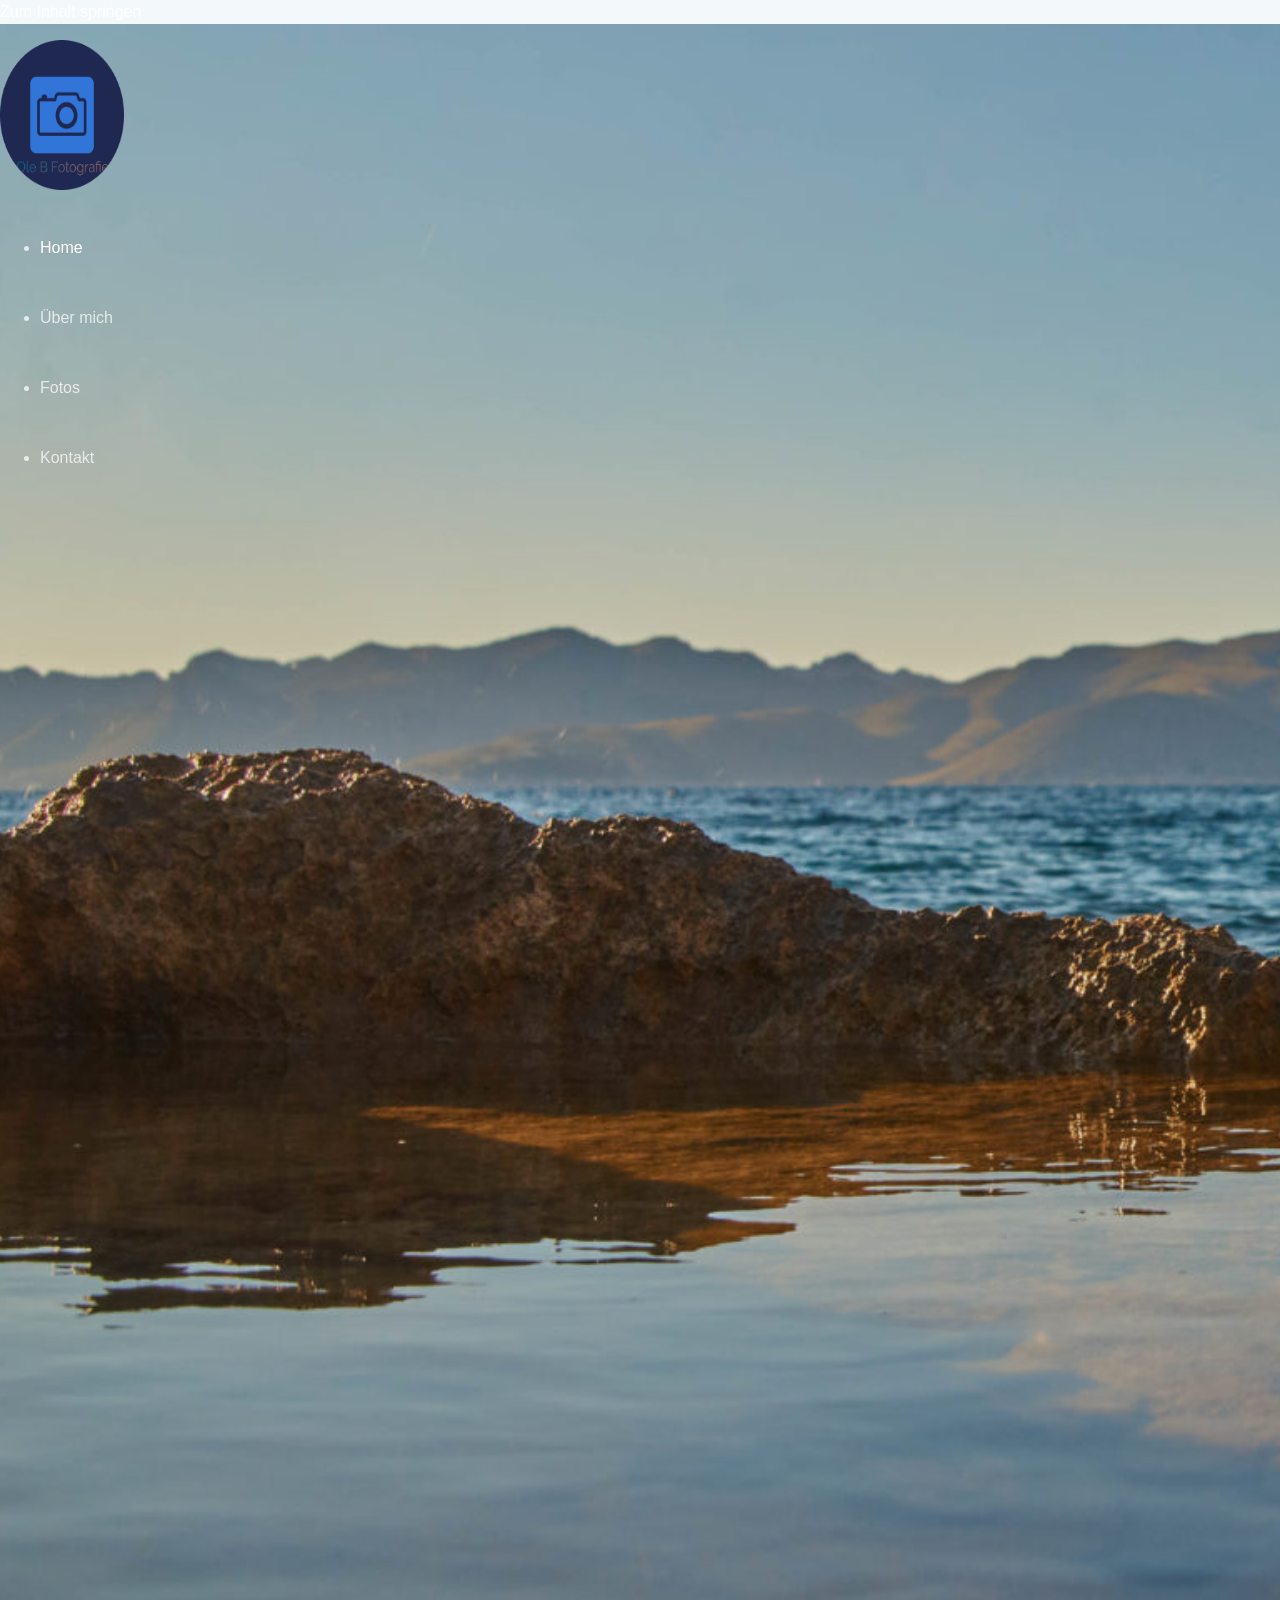
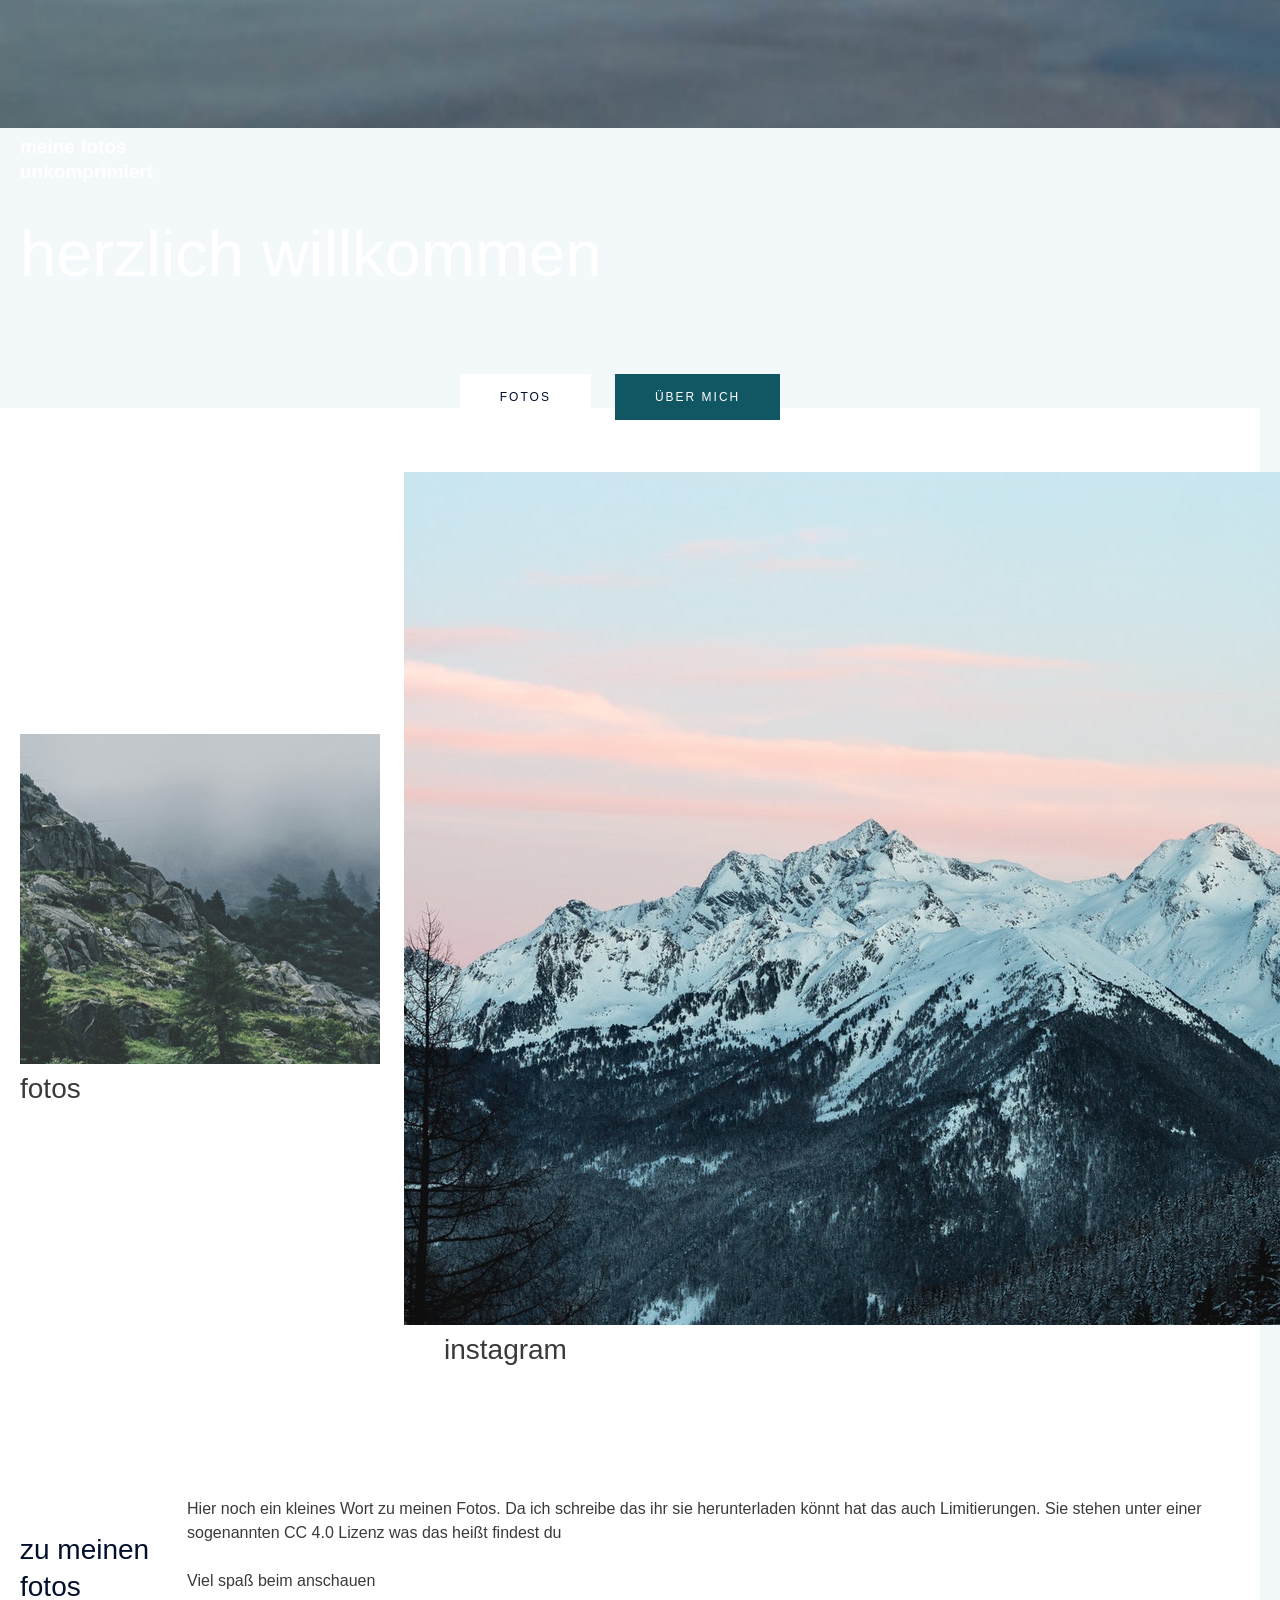
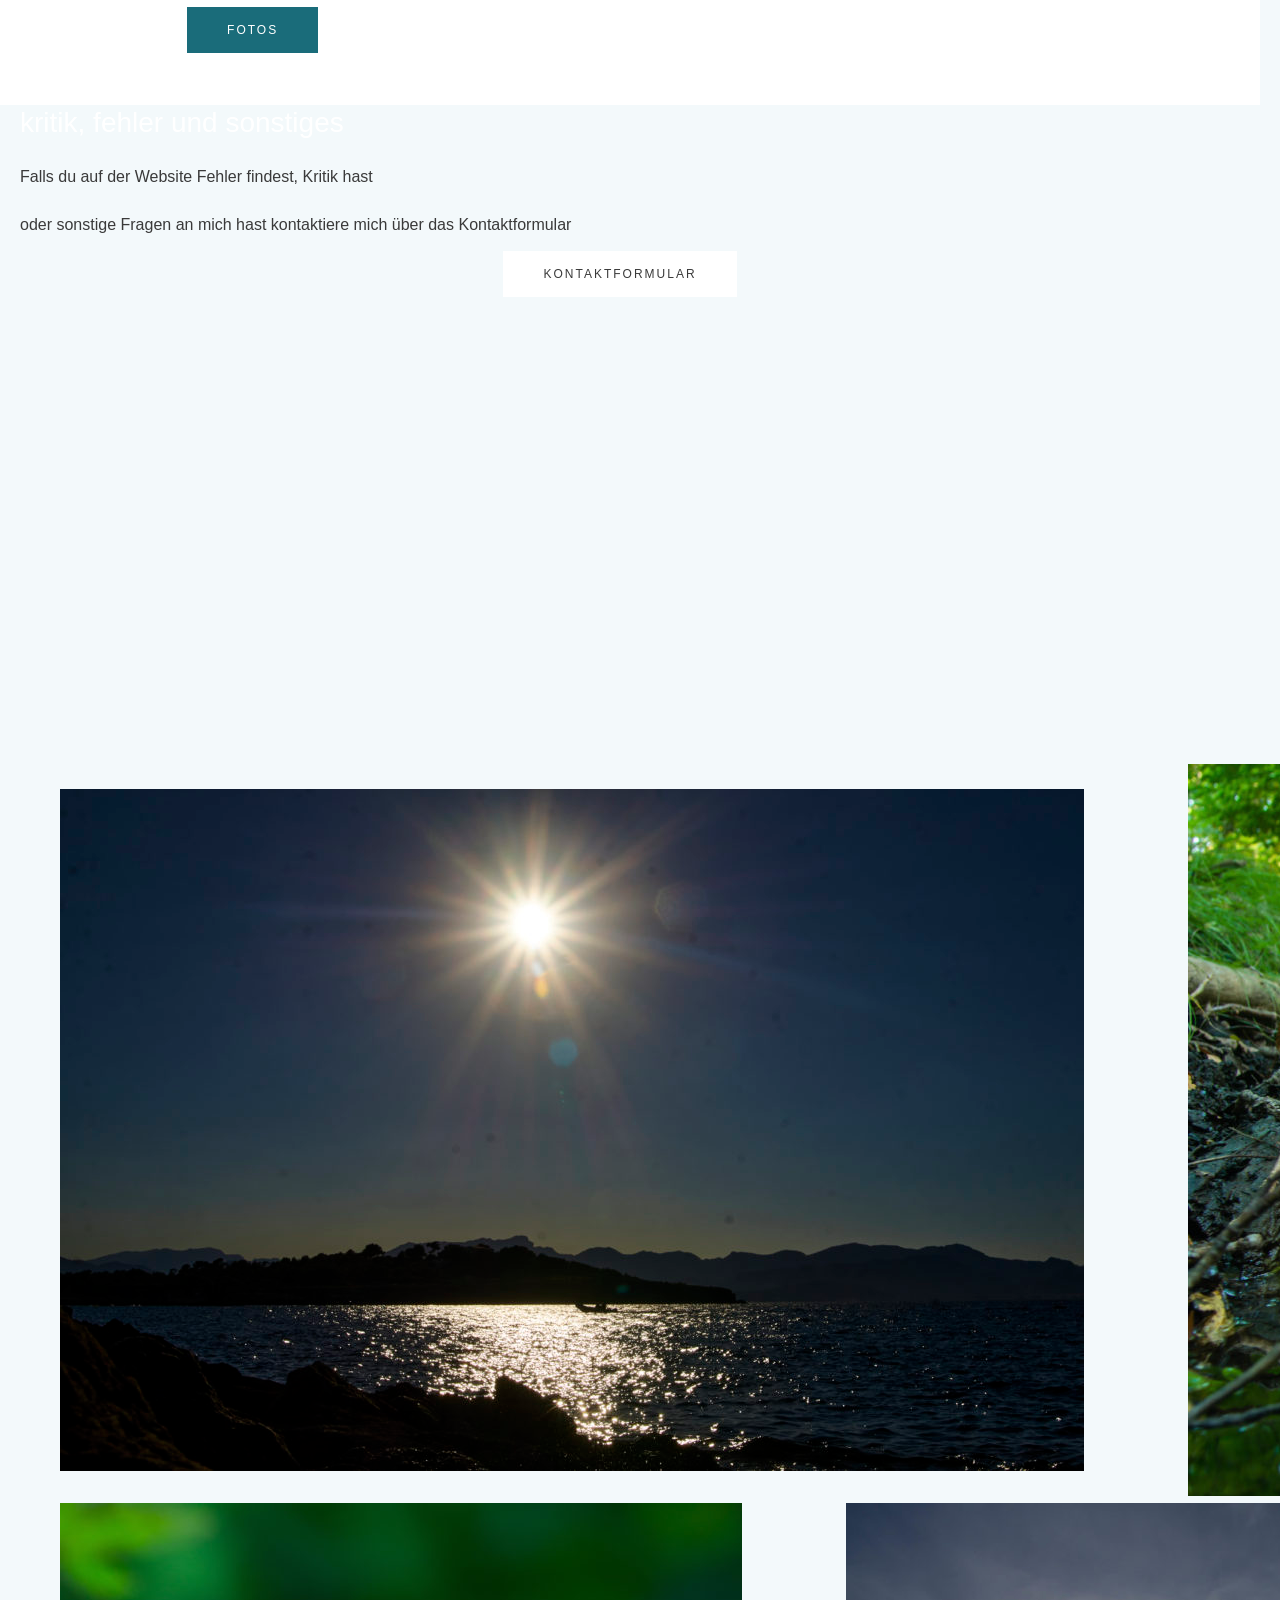
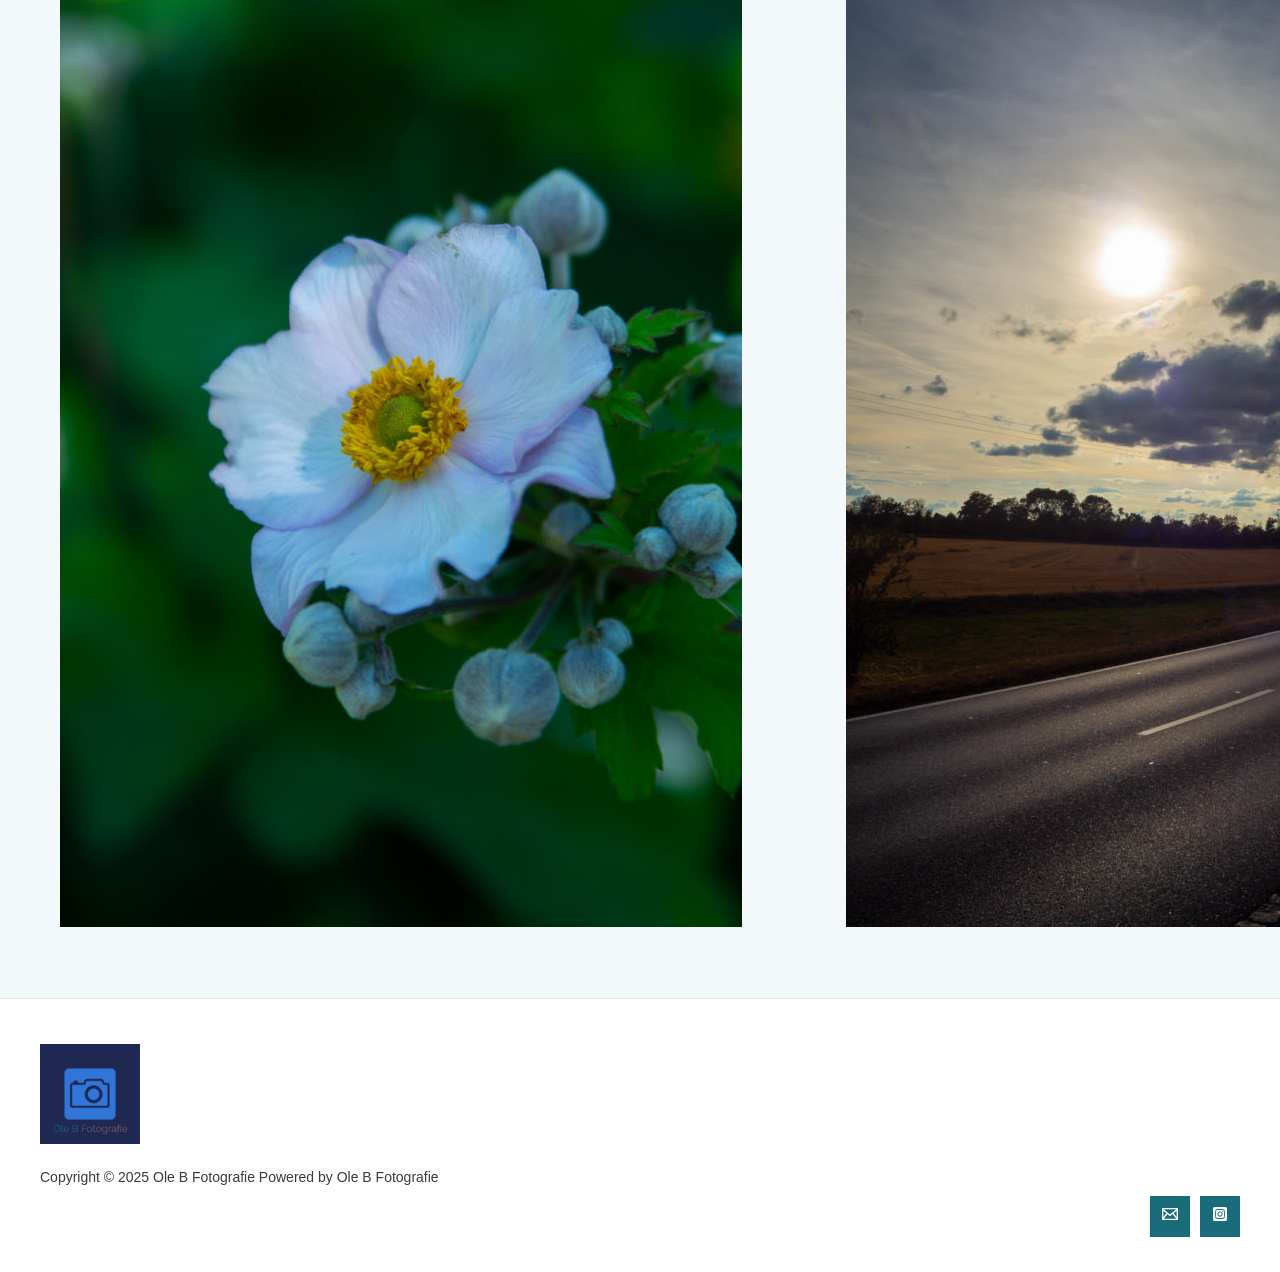
==== index.html @ e6f489fe "Add files via upload" ====
<!DOCTYPE html>
<html lang="de">
<head>
<meta charset="UTF-8">
<meta name="viewport" content="width=device-width, initial-scale=1">
	<link rel="profile" href="https://gmpg.org/xfn/11"> 
	<title>Ole B Fotografie &#8211; Go out, shooting</title>
<link rel="preload" href="/wp-content/astra-local-fonts/montserrat/JTUHjIg1_i6t8kCHKm4532VJOt5-QNFgpCtZ6Hw5aXo.woff2" as="font" type="font/woff2" crossorigin>
<meta name="robots" content="max-image-preview:large">
	<style>img:is([sizes="auto" i], [sizes^="auto," i]) { contain-intrinsic-size: 3000px 1500px }</style>
	<link rel="dns-prefetch" href="//www.googletagmanager.com">
<link rel="alternate" type="application/rss+xml" title="Ole B Fotografie &raquo; Feed" href="/feed/">
<link rel="alternate" type="application/rss+xml" title="Ole B Fotografie &raquo; Kommentar-Feed" href="/comments/feed/">
<script>
window._wpemojiSettings = {"baseUrl":"https:\/\/s.w.org\/images\/core\/emoji\/15.0.3\/72x72\/","ext":".png","svgUrl":"https:\/\/s.w.org\/images\/core\/emoji\/15.0.3\/svg\/","svgExt":".svg","source":{"concatemoji":"\/wp-includes\/js\/wp-emoji-release.min.js?ver=6.7.2"}};
/*! This file is auto-generated */
!function(i,n){var o,s,e;function c(e){try{var t={supportTests:e,timestamp:(new Date).valueOf()};sessionStorage.setItem(o,JSON.stringify(t))}catch(e){}}function p(e,t,n){e.clearRect(0,0,e.canvas.width,e.canvas.height),e.fillText(t,0,0);var t=new Uint32Array(e.getImageData(0,0,e.canvas.width,e.canvas.height).data),r=(e.clearRect(0,0,e.canvas.width,e.canvas.height),e.fillText(n,0,0),new Uint32Array(e.getImageData(0,0,e.canvas.width,e.canvas.height).data));return t.every(function(e,t){return e===r[t]})}function u(e,t,n){switch(t){case"flag":return n(e,"🏳️‍⚧️","🏳️​⚧️")?!1:!n(e,"🇺🇳","🇺​🇳")&&!n(e,"🏴󠁧󠁢󠁥󠁮󠁧󠁿","🏴​󠁧​󠁢​󠁥​󠁮​󠁧​󠁿");case"emoji":return!n(e,"🐦‍⬛","🐦​⬛")}return!1}function f(e,t,n){var r="undefined"!=typeof WorkerGlobalScope&&self instanceof WorkerGlobalScope?new OffscreenCanvas(300,150):i.createElement("canvas"),a=r.getContext("2d",{willReadFrequently:!0}),o=(a.textBaseline="top",a.font="600 32px Arial",{});return e.forEach(function(e){o[e]=t(a,e,n)}),o}function t(e){var t=i.createElement("script");t.src=e,t.defer=!0,i.head.appendChild(t)}"undefined"!=typeof Promise&&(o="wpEmojiSettingsSupports",s=["flag","emoji"],n.supports={everything:!0,everythingExceptFlag:!0},e=new Promise(function(e){i.addEventListener("DOMContentLoaded",e,{once:!0})}),new Promise(function(t){var n=function(){try{var e=JSON.parse(sessionStorage.getItem(o));if("object"==typeof e&&"number"==typeof e.timestamp&&(new Date).valueOf()<e.timestamp+604800&&"object"==typeof e.supportTests)return e.supportTests}catch(e){}return null}();if(!n){if("undefined"!=typeof Worker&&"undefined"!=typeof OffscreenCanvas&&"undefined"!=typeof URL&&URL.createObjectURL&&"undefined"!=typeof Blob)try{var e="postMessage("+f.toString()+"("+[JSON.stringify(s),u.toString(),p.toString()].join(",")+"));",r=new Blob([e],{type:"text/javascript"}),a=new Worker(URL.createObjectURL(r),{name:"wpTestEmojiSupports"});return void(a.onmessage=function(e){c(n=e.data),a.terminate(),t(n)})}catch(e){}c(n=f(s,u,p))}t(n)}).then(function(e){for(var t in e)n.supports[t]=e[t],n.supports.everything=n.supports.everything&&n.supports[t],"flag"!==t&&(n.supports.everythingExceptFlag=n.supports.everythingExceptFlag&&n.supports[t]);n.supports.everythingExceptFlag=n.supports.everythingExceptFlag&&!n.supports.flag,n.DOMReady=!1,n.readyCallback=function(){n.DOMReady=!0}}).then(function(){return e}).then(function(){var e;n.supports.everything||(n.readyCallback(),(e=n.source||{}).concatemoji?t(e.concatemoji):e.wpemoji&&e.twemoji&&(t(e.twemoji),t(e.wpemoji)))}))}((window,document),window._wpemojiSettings);
</script>
<link rel="stylesheet" id="astra-theme-css-css" href="/wp-content/themes/astra/assets/css/minified/frontend.min.css?ver=4.9.0" media="all">
<style id="astra-theme-css-inline-css">.ast-no-sidebar .entry-content .alignfull {margin-left: calc( -50vw + 50%);margin-right: calc( -50vw + 50%);max-width: 100vw;width: 100vw;}.ast-no-sidebar .entry-content .alignwide {margin-left: calc(-41vw + 50%);margin-right: calc(-41vw + 50%);max-width: unset;width: unset;}.ast-no-sidebar .entry-content .alignfull .alignfull,.ast-no-sidebar .entry-content .alignfull .alignwide,.ast-no-sidebar .entry-content .alignwide .alignfull,.ast-no-sidebar .entry-content .alignwide .alignwide,.ast-no-sidebar .entry-content .wp-block-column .alignfull,.ast-no-sidebar .entry-content .wp-block-column .alignwide{width: 100%;margin-left: auto;margin-right: auto;}.wp-block-gallery,.blocks-gallery-grid {margin: 0;}.wp-block-separator {max-width: 100px;}.wp-block-separator.is-style-wide,.wp-block-separator.is-style-dots {max-width: none;}.entry-content .has-2-columns .wp-block-column:first-child {padding-right: 10px;}.entry-content .has-2-columns .wp-block-column:last-child {padding-left: 10px;}@media (max-width: 782px) {.entry-content .wp-block-columns .wp-block-column {flex-basis: 100%;}.entry-content .has-2-columns .wp-block-column:first-child {padding-right: 0;}.entry-content .has-2-columns .wp-block-column:last-child {padding-left: 0;}}body .entry-content .wp-block-latest-posts {margin-left: 0;}body .entry-content .wp-block-latest-posts li {list-style: none;}.ast-no-sidebar .ast-container .entry-content .wp-block-latest-posts {margin-left: 0;}.ast-header-break-point .entry-content .alignwide {margin-left: auto;margin-right: auto;}.entry-content .blocks-gallery-item img {margin-bottom: auto;}.wp-block-pullquote {border-top: 4px solid #555d66;border-bottom: 4px solid #555d66;color: #40464d;}:root{--ast-post-nav-space:0;--ast-container-default-xlg-padding:6.67em;--ast-container-default-lg-padding:5.67em;--ast-container-default-slg-padding:4.34em;--ast-container-default-md-padding:3.34em;--ast-container-default-sm-padding:6.67em;--ast-container-default-xs-padding:2.4em;--ast-container-default-xxs-padding:1.4em;--ast-code-block-background:#EEEEEE;--ast-comment-inputs-background:#FAFAFA;--ast-normal-container-width:1200px;--ast-narrow-container-width:750px;--ast-blog-title-font-weight:normal;--ast-blog-meta-weight:inherit;--ast-global-color-primary:var(--ast-global-color-5);--ast-global-color-secondary:var(--ast-global-color-4);--ast-global-color-alternate-background:var(--ast-global-color-7);--ast-global-color-subtle-background:var(--ast-global-color-6);--ast-bg-style-guide:#F8FAFC;--ast-shadow-style-guide:0px 0px 4px 0 #00000057;--ast-global-dark-bg-style:#fff;--ast-global-dark-lfs:#fbfbfb;--ast-widget-bg-color:#fafafa;--ast-wc-container-head-bg-color:#fbfbfb;--ast-title-layout-bg:#eeeeee;--ast-search-border-color:#e7e7e7;--ast-lifter-hover-bg:#e6e6e6;--ast-gallery-block-color:#000;--srfm-color-input-label:var(--ast-global-color-2);}html{font-size:100%;}a,.page-title{color:var(--ast-global-color-3);}a:hover,a:focus{color:var(--ast-global-color-1);}body,button,input,select,textarea,.ast-button,.ast-custom-button{font-family:'Montserrat',sans-serif;font-weight:400;font-size:16px;font-size:1rem;line-height:var(--ast-body-line-height,1.5em);}blockquote{color:var(--ast-global-color-3);}h1,.entry-content h1,.entry-content h1 a,h2,.entry-content h2,.entry-content h2 a,h3,.entry-content h3,.entry-content h3 a,h4,.entry-content h4,.entry-content h4 a,h5,.entry-content h5,.entry-content h5 a,h6,.entry-content h6,.entry-content h6 a,.site-title,.site-title a{font-family:'Montserrat',sans-serif;font-weight:400;line-height:1em;text-transform:lowercase;}.site-title{font-size:31px;font-size:1.9375rem;display:none;}header .custom-logo-link img{max-width:119px;width:119px;}.astra-logo-svg{width:119px;}.site-header .site-description{font-size:15px;font-size:0.9375rem;display:none;}.entry-title{font-size:30px;font-size:1.875rem;}.archive .ast-article-post .ast-article-inner,.blog .ast-article-post .ast-article-inner,.archive .ast-article-post .ast-article-inner:hover,.blog .ast-article-post .ast-article-inner:hover{overflow:hidden;}h1,.entry-content h1,.entry-content h1 a{font-size:65px;font-size:4.0625rem;font-weight:500;font-family:'Montserrat',sans-serif;line-height:1.4em;text-transform:lowercase;}h2,.entry-content h2,.entry-content h2 a{font-size:28px;font-size:1.75rem;font-weight:400;font-family:'Montserrat',sans-serif;line-height:1.3em;text-transform:lowercase;}h3,.entry-content h3,.entry-content h3 a{font-size:19px;font-size:1.1875rem;font-weight:600;font-family:'Montserrat',sans-serif;line-height:1.3em;text-transform:lowercase;}h4,.entry-content h4,.entry-content h4 a{font-size:20px;font-size:1.25rem;line-height:1.2em;font-family:'Montserrat',sans-serif;text-transform:lowercase;}h5,.entry-content h5,.entry-content h5 a{font-size:18px;font-size:1.125rem;line-height:1.2em;font-family:'Montserrat',sans-serif;text-transform:lowercase;}h6,.entry-content h6,.entry-content h6 a{font-size:15px;font-size:0.9375rem;line-height:1.25em;font-family:'Montserrat',sans-serif;text-transform:lowercase;}::selection{background-color:var(--ast-global-color-0);color:#ffffff;}body,h1,.entry-title a,.entry-content h1,.entry-content h1 a,h2,.entry-content h2,.entry-content h2 a,h3,.entry-content h3,.entry-content h3 a,h4,.entry-content h4,.entry-content h4 a,h5,.entry-content h5,.entry-content h5 a,h6,.entry-content h6,.entry-content h6 a{color:var(--ast-global-color-3);}.tagcloud a:hover,.tagcloud a:focus,.tagcloud a.current-item{color:#ffffff;border-color:var(--ast-global-color-3);background-color:var(--ast-global-color-3);}input:focus,input[type="text"]:focus,input[type="email"]:focus,input[type="url"]:focus,input[type="password"]:focus,input[type="reset"]:focus,input[type="search"]:focus,textarea:focus{border-color:var(--ast-global-color-3);}input[type="radio"]:checked,input[type=reset],input[type="checkbox"]:checked,input[type="checkbox"]:hover:checked,input[type="checkbox"]:focus:checked,input[type=range]::-webkit-slider-thumb{border-color:var(--ast-global-color-3);background-color:var(--ast-global-color-3);box-shadow:none;}.site-footer a:hover + .post-count,.site-footer a:focus + .post-count{background:var(--ast-global-color-3);border-color:var(--ast-global-color-3);}.single .nav-links .nav-previous,.single .nav-links .nav-next{color:var(--ast-global-color-3);}.entry-meta,.entry-meta *{line-height:1.45;color:var(--ast-global-color-3);}.entry-meta a:not(.ast-button):hover,.entry-meta a:not(.ast-button):hover *,.entry-meta a:not(.ast-button):focus,.entry-meta a:not(.ast-button):focus *,.page-links > .page-link,.page-links .page-link:hover,.post-navigation a:hover{color:var(--ast-global-color-1);}#cat option,.secondary .calendar_wrap thead a,.secondary .calendar_wrap thead a:visited{color:var(--ast-global-color-3);}.secondary .calendar_wrap #today,.ast-progress-val span{background:var(--ast-global-color-3);}.secondary a:hover + .post-count,.secondary a:focus + .post-count{background:var(--ast-global-color-3);border-color:var(--ast-global-color-3);}.calendar_wrap #today > a{color:#ffffff;}.page-links .page-link,.single .post-navigation a{color:var(--ast-global-color-3);}.ast-search-menu-icon .search-form button.search-submit{padding:0 4px;}.ast-search-menu-icon form.search-form{padding-right:0;}.ast-search-menu-icon.slide-search input.search-field{width:0;}.ast-header-search .ast-search-menu-icon.ast-dropdown-active .search-form,.ast-header-search .ast-search-menu-icon.ast-dropdown-active .search-field:focus{transition:all 0.2s;}.search-form input.search-field:focus{outline:none;}.widget-title,.widget .wp-block-heading{font-size:22px;font-size:1.375rem;color:var(--ast-global-color-3);}.ast-search-menu-icon.slide-search a:focus-visible:focus-visible,.astra-search-icon:focus-visible,#close:focus-visible,a:focus-visible,.ast-menu-toggle:focus-visible,.site .skip-link:focus-visible,.wp-block-loginout input:focus-visible,.wp-block-search.wp-block-search__button-inside .wp-block-search__inside-wrapper,.ast-header-navigation-arrow:focus-visible,.woocommerce .wc-proceed-to-checkout > .checkout-button:focus-visible,.woocommerce .woocommerce-MyAccount-navigation ul li a:focus-visible,.ast-orders-table__row .ast-orders-table__cell:focus-visible,.woocommerce .woocommerce-order-details .order-again > .button:focus-visible,.woocommerce .woocommerce-message a.button.wc-forward:focus-visible,.woocommerce #minus_qty:focus-visible,.woocommerce #plus_qty:focus-visible,a#ast-apply-coupon:focus-visible,.woocommerce .woocommerce-info a:focus-visible,.woocommerce .astra-shop-summary-wrap a:focus-visible,.woocommerce a.wc-forward:focus-visible,#ast-apply-coupon:focus-visible,.woocommerce-js .woocommerce-mini-cart-item a.remove:focus-visible,#close:focus-visible,.button.search-submit:focus-visible,#search_submit:focus,.normal-search:focus-visible,.ast-header-account-wrap:focus-visible,.woocommerce .ast-on-card-button.ast-quick-view-trigger:focus{outline-style:dotted;outline-color:inherit;outline-width:thin;}input:focus,input[type="text"]:focus,input[type="email"]:focus,input[type="url"]:focus,input[type="password"]:focus,input[type="reset"]:focus,input[type="search"]:focus,input[type="number"]:focus,textarea:focus,.wp-block-search__input:focus,[data-section="section-header-mobile-trigger"] .ast-button-wrap .ast-mobile-menu-trigger-minimal:focus,.ast-mobile-popup-drawer.active .menu-toggle-close:focus,.woocommerce-ordering select.orderby:focus,#ast-scroll-top:focus,#coupon_code:focus,.woocommerce-page #comment:focus,.woocommerce #reviews #respond input#submit:focus,.woocommerce a.add_to_cart_button:focus,.woocommerce .button.single_add_to_cart_button:focus,.woocommerce .woocommerce-cart-form button:focus,.woocommerce .woocommerce-cart-form__cart-item .quantity .qty:focus,.woocommerce .woocommerce-billing-fields .woocommerce-billing-fields__field-wrapper .woocommerce-input-wrapper > .input-text:focus,.woocommerce #order_comments:focus,.woocommerce #place_order:focus,.woocommerce .woocommerce-address-fields .woocommerce-address-fields__field-wrapper .woocommerce-input-wrapper > .input-text:focus,.woocommerce .woocommerce-MyAccount-content form button:focus,.woocommerce .woocommerce-MyAccount-content .woocommerce-EditAccountForm .woocommerce-form-row .woocommerce-Input.input-text:focus,.woocommerce .ast-woocommerce-container .woocommerce-pagination ul.page-numbers li a:focus,body #content .woocommerce form .form-row .select2-container--default .select2-selection--single:focus,#ast-coupon-code:focus,.woocommerce.woocommerce-js .quantity input[type=number]:focus,.woocommerce-js .woocommerce-mini-cart-item .quantity input[type=number]:focus,.woocommerce p#ast-coupon-trigger:focus{border-style:dotted;border-color:inherit;border-width:thin;}input{outline:none;}.site-logo-img img{ transition:all 0.2s linear;}body .ast-oembed-container *{position:absolute;top:0;width:100%;height:100%;left:0;}body .wp-block-embed-pocket-casts .ast-oembed-container *{position:unset;}.ast-single-post-featured-section + article {margin-top: 2em;}.site-content .ast-single-post-featured-section img {width: 100%;overflow: hidden;object-fit: cover;}.site > .ast-single-related-posts-container {margin-top: 0;}@media (min-width: 922px) {.ast-desktop .ast-container--narrow {max-width: var(--ast-narrow-container-width);margin: 0 auto;}}@media (max-width:921.9px){#ast-desktop-header{display:none;}}@media (min-width:922px){#ast-mobile-header{display:none;}}.wp-block-buttons.aligncenter{justify-content:center;}@media (max-width:921px){.ast-theme-transparent-header #primary,.ast-theme-transparent-header #secondary{padding:0;}}.ast-plain-container.ast-no-sidebar #primary{margin-top:0;margin-bottom:0;}@media (max-width:782px){.entry-content .wp-block-columns .wp-block-column{margin-left:0px;}}@media (min-width:1200px){.ast-no-sidebar.ast-separate-container .entry-content .wp-block-group.alignwide,.ast-no-sidebar.ast-separate-container .entry-content .wp-block-cover.alignwide{margin-left:-20px;margin-right:-20px;padding-left:20px;padding-right:20px;}.ast-no-sidebar.ast-separate-container .entry-content .wp-block-cover.alignfull,.ast-no-sidebar.ast-separate-container .entry-content .wp-block-group.alignfull{margin-left:-6.67em;margin-right:-6.67em;padding-left:6.67em;padding-right:6.67em;}}@media (min-width:1200px){.wp-block-cover-image.alignwide .wp-block-cover__inner-container,.wp-block-cover.alignwide .wp-block-cover__inner-container,.wp-block-cover-image.alignfull .wp-block-cover__inner-container,.wp-block-cover.alignfull .wp-block-cover__inner-container{width:100%;}}.wp-block-columns{margin-bottom:unset;}.wp-block-image.size-full{margin:2rem 0;}.wp-block-separator.has-background{padding:0;}.wp-block-gallery{margin-bottom:1.6em;}.wp-block-group{padding-top:4em;padding-bottom:4em;}.wp-block-group__inner-container .wp-block-columns:last-child,.wp-block-group__inner-container :last-child,.wp-block-table table{margin-bottom:0;}.blocks-gallery-grid{width:100%;}.wp-block-navigation-link__content{padding:5px 0;}.wp-block-group .wp-block-group .has-text-align-center,.wp-block-group .wp-block-column .has-text-align-center{max-width:100%;}.has-text-align-center{margin:0 auto;}@media (min-width:1200px){.wp-block-cover__inner-container,.alignwide .wp-block-group__inner-container,.alignfull .wp-block-group__inner-container{max-width:1200px;margin:0 auto;}.wp-block-group.alignnone,.wp-block-group.aligncenter,.wp-block-group.alignleft,.wp-block-group.alignright,.wp-block-group.alignwide,.wp-block-columns.alignwide{margin:2rem 0 1rem 0;}}@media (max-width:1200px){.wp-block-group{padding:3em;}.wp-block-group .wp-block-group{padding:1.5em;}.wp-block-columns,.wp-block-column{margin:1rem 0;}}@media (min-width:921px){.wp-block-columns .wp-block-group{padding:2em;}}@media (max-width:544px){.wp-block-cover-image .wp-block-cover__inner-container,.wp-block-cover .wp-block-cover__inner-container{width:unset;}.wp-block-cover,.wp-block-cover-image{padding:2em 0;}.wp-block-group,.wp-block-cover{padding:2em;}.wp-block-media-text__media img,.wp-block-media-text__media video{width:unset;max-width:100%;}.wp-block-media-text.has-background .wp-block-media-text__content{padding:1em;}.wp-block-media-text .wp-block-media-text__content{padding:3em 2em;}}.wp-block-image.aligncenter{margin-left:auto;margin-right:auto;}.wp-block-table.aligncenter{margin-left:auto;margin-right:auto;}.wp-block-buttons .wp-block-button.is-style-outline .wp-block-button__link.wp-element-button,.ast-outline-button,.wp-block-uagb-buttons-child .uagb-buttons-repeater.ast-outline-button{border-top-width:2px;border-right-width:2px;border-bottom-width:2px;border-left-width:2px;font-family:'Montserrat',sans-serif;font-weight:500;font-size:12px;font-size:0.75rem;line-height:1em;border-top-left-radius:0px;border-top-right-radius:0px;border-bottom-right-radius:0px;border-bottom-left-radius:0px;}.wp-block-button .wp-block-button__link.wp-element-button.is-style-outline:not(.has-background),.wp-block-button.is-style-outline>.wp-block-button__link.wp-element-button:not(.has-background),.ast-outline-button{background-color:transparent;}.entry-content[data-ast-blocks-layout] > figure{margin-bottom:1em;}body .wp-block-cover:not(.has-text-color.has-link-color) p{color:var(--ast-global-color-3);}@media (max-width:921px){.ast-separate-container #primary,.ast-separate-container #secondary{padding:1.5em 0;}#primary,#secondary{padding:1.5em 0;margin:0;}.ast-left-sidebar #content > .ast-container{display:flex;flex-direction:column-reverse;width:100%;}.ast-separate-container .ast-article-post,.ast-separate-container .ast-article-single{padding:1.5em 2.14em;}.ast-author-box img.avatar{margin:20px 0 0 0;}}@media (min-width:922px){.ast-separate-container.ast-right-sidebar #primary,.ast-separate-container.ast-left-sidebar #primary{border:0;}.search-no-results.ast-separate-container #primary{margin-bottom:4em;}}.elementor-button-wrapper .elementor-button{border-style:solid;text-decoration:none;border-top-width:0px;border-right-width:0px;border-left-width:0px;border-bottom-width:0px;}.elementor-button.elementor-size-sm,.elementor-button.elementor-size-xs,.elementor-button.elementor-size-md,.elementor-button.elementor-size-lg,.elementor-button.elementor-size-xl,.elementor-button{border-top-left-radius:0px;border-top-right-radius:0px;border-bottom-right-radius:0px;border-bottom-left-radius:0px;padding-top:16px;padding-right:40px;padding-bottom:16px;padding-left:40px;}.elementor-button-wrapper .elementor-button{border-color:var(--ast-global-color-0);background-color:var(--ast-global-color-0);}.elementor-button-wrapper .elementor-button:hover,.elementor-button-wrapper .elementor-button:focus{color:#ffffff;background-color:var(--ast-global-color-1);border-color:var(--ast-global-color-1);}.wp-block-button .wp-block-button__link ,.elementor-button-wrapper .elementor-button,.elementor-button-wrapper .elementor-button:visited{color:#ffffff;}.elementor-button-wrapper .elementor-button{font-family:'Montserrat',sans-serif;font-weight:500;font-size:12px;font-size:0.75rem;line-height:1em;text-transform:uppercase;letter-spacing:2px;}body .elementor-button.elementor-size-sm,body .elementor-button.elementor-size-xs,body .elementor-button.elementor-size-md,body .elementor-button.elementor-size-lg,body .elementor-button.elementor-size-xl,body .elementor-button{font-size:12px;font-size:0.75rem;}.wp-block-button .wp-block-button__link:hover,.wp-block-button .wp-block-button__link:focus{color:#ffffff;background-color:var(--ast-global-color-1);border-color:var(--ast-global-color-1);}.wp-block-button .wp-block-button__link{border-style:solid;border-top-width:0px;border-right-width:0px;border-left-width:0px;border-bottom-width:0px;border-color:var(--ast-global-color-0);background-color:var(--ast-global-color-0);color:#ffffff;font-family:'Montserrat',sans-serif;font-weight:500;line-height:1em;text-transform:uppercase;letter-spacing:2px;font-size:12px;font-size:0.75rem;border-top-left-radius:0px;border-top-right-radius:0px;border-bottom-right-radius:0px;border-bottom-left-radius:0px;padding-top:16px;padding-right:40px;padding-bottom:16px;padding-left:40px;}.menu-toggle,button,.ast-button,.ast-custom-button,.button,input#submit,input[type="button"],input[type="submit"],input[type="reset"]{border-style:solid;border-top-width:0px;border-right-width:0px;border-left-width:0px;border-bottom-width:0px;color:#ffffff;border-color:var(--ast-global-color-0);background-color:var(--ast-global-color-0);padding-top:16px;padding-right:40px;padding-bottom:16px;padding-left:40px;font-family:'Montserrat',sans-serif;font-weight:500;font-size:12px;font-size:0.75rem;line-height:1em;text-transform:uppercase;letter-spacing:2px;border-top-left-radius:0px;border-top-right-radius:0px;border-bottom-right-radius:0px;border-bottom-left-radius:0px;}button:focus,.menu-toggle:hover,button:hover,.ast-button:hover,.ast-custom-button:hover .button:hover,.ast-custom-button:hover ,input[type=reset]:hover,input[type=reset]:focus,input#submit:hover,input#submit:focus,input[type="button"]:hover,input[type="button"]:focus,input[type="submit"]:hover,input[type="submit"]:focus{color:#ffffff;background-color:var(--ast-global-color-1);border-color:var(--ast-global-color-1);}@media (max-width:921px){.ast-mobile-header-stack .main-header-bar .ast-search-menu-icon{display:inline-block;}.ast-header-break-point.ast-header-custom-item-outside .ast-mobile-header-stack .main-header-bar .ast-search-icon{margin:0;}.ast-comment-avatar-wrap img{max-width:2.5em;}.ast-comment-meta{padding:0 1.8888em 1.3333em;}.ast-separate-container .ast-comment-list li.depth-1{padding:1.5em 2.14em;}.ast-separate-container .comment-respond{padding:2em 2.14em;}}@media (min-width:544px){.ast-container{max-width:100%;}}@media (max-width:544px){.ast-separate-container .ast-article-post,.ast-separate-container .ast-article-single,.ast-separate-container .comments-title,.ast-separate-container .ast-archive-description{padding:1.5em 1em;}.ast-separate-container #content .ast-container{padding-left:0.54em;padding-right:0.54em;}.ast-separate-container .ast-comment-list .bypostauthor{padding:.5em;}.ast-search-menu-icon.ast-dropdown-active .search-field{width:170px;}} #ast-mobile-header .ast-site-header-cart-li a{pointer-events:none;}body,.ast-separate-container{background-color:var(--ast-global-color-4);background-image:none;}.ast-no-sidebar.ast-separate-container .entry-content .alignfull {margin-left: -6.67em;margin-right: -6.67em;width: auto;}@media (max-width: 1200px) {.ast-no-sidebar.ast-separate-container .entry-content .alignfull {margin-left: -2.4em;margin-right: -2.4em;}}@media (max-width: 768px) {.ast-no-sidebar.ast-separate-container .entry-content .alignfull {margin-left: -2.14em;margin-right: -2.14em;}}@media (max-width: 544px) {.ast-no-sidebar.ast-separate-container .entry-content .alignfull {margin-left: -1em;margin-right: -1em;}}.ast-no-sidebar.ast-separate-container .entry-content .alignwide {margin-left: -20px;margin-right: -20px;}.ast-no-sidebar.ast-separate-container .entry-content .wp-block-column .alignfull,.ast-no-sidebar.ast-separate-container .entry-content .wp-block-column .alignwide {margin-left: auto;margin-right: auto;width: 100%;}@media (max-width:921px){.site-title{display:none;}.site-header .site-description{display:none;}h1,.entry-content h1,.entry-content h1 a{font-size:40px;}h2,.entry-content h2,.entry-content h2 a{font-size:30px;}h3,.entry-content h3,.entry-content h3 a{font-size:25px;}h4,.entry-content h4,.entry-content h4 a{font-size:20px;font-size:1.25rem;}h5,.entry-content h5,.entry-content h5 a{font-size:18px;font-size:1.125rem;}h6,.entry-content h6,.entry-content h6 a{font-size:16px;font-size:1rem;}}@media (max-width:544px){.site-title{display:none;}.site-header .site-description{display:none;}h1,.entry-content h1,.entry-content h1 a{font-size:30px;}h2,.entry-content h2,.entry-content h2 a{font-size:30px;}h3,.entry-content h3,.entry-content h3 a{font-size:22px;}h4,.entry-content h4,.entry-content h4 a{font-size:18px;font-size:1.125rem;}h5,.entry-content h5,.entry-content h5 a{font-size:18px;font-size:1.125rem;}h6,.entry-content h6,.entry-content h6 a{font-size:16px;font-size:1rem;}header .custom-logo-link img,.ast-header-break-point .site-branding img,.ast-header-break-point .custom-logo-link img{max-width:150px;width:150px;}.astra-logo-svg{width:150px;}.ast-header-break-point .site-logo-img .custom-mobile-logo-link img{max-width:150px;}}@media (max-width:921px){html{font-size:91.2%;}}@media (max-width:544px){html{font-size:91.2%;}}@media (min-width:922px){.ast-container{max-width:1240px;}}@font-face {font-family: "Astra";src: url(/wp-content/themes/astra/assets/fonts/astra.woff) format("woff"),url(/wp-content/themes/astra/assets/fonts/astra.ttf) format("truetype"),url(/wp-content/themes/astra/assets/fonts/astra.svg#astra) format("svg");font-weight: normal;font-style: normal;font-display: fallback;}@media (min-width:922px){.main-header-menu .sub-menu .menu-item.ast-left-align-sub-menu:hover > .sub-menu,.main-header-menu .sub-menu .menu-item.ast-left-align-sub-menu.focus > .sub-menu{margin-left:-2px;}}.ast-theme-transparent-header [data-section="section-header-mobile-trigger"] .ast-button-wrap .ast-mobile-menu-trigger-fill,.ast-theme-transparent-header [data-section="section-header-mobile-trigger"] .ast-button-wrap .ast-mobile-menu-trigger-minimal{border:none;}.site .comments-area{padding-bottom:3em;}.astra-icon-down_arrow::after {content: "\e900";font-family: Astra;}.astra-icon-close::after {content: "\e5cd";font-family: Astra;}.astra-icon-drag_handle::after {content: "\e25d";font-family: Astra;}.astra-icon-format_align_justify::after {content: "\e235";font-family: Astra;}.astra-icon-menu::after {content: "\e5d2";font-family: Astra;}.astra-icon-reorder::after {content: "\e8fe";font-family: Astra;}.astra-icon-search::after {content: "\e8b6";font-family: Astra;}.astra-icon-zoom_in::after {content: "\e56b";font-family: Astra;}.astra-icon-check-circle::after {content: "\e901";font-family: Astra;}.astra-icon-shopping-cart::after {content: "\f07a";font-family: Astra;}.astra-icon-shopping-bag::after {content: "\f290";font-family: Astra;}.astra-icon-shopping-basket::after {content: "\f291";font-family: Astra;}.astra-icon-circle-o::after {content: "\e903";font-family: Astra;}.astra-icon-certificate::after {content: "\e902";font-family: Astra;}blockquote {padding: 1.2em;}:root .has-ast-global-color-0-color{color:var(--ast-global-color-0);}:root .has-ast-global-color-0-background-color{background-color:var(--ast-global-color-0);}:root .wp-block-button .has-ast-global-color-0-color{color:var(--ast-global-color-0);}:root .wp-block-button .has-ast-global-color-0-background-color{background-color:var(--ast-global-color-0);}:root .has-ast-global-color-1-color{color:var(--ast-global-color-1);}:root .has-ast-global-color-1-background-color{background-color:var(--ast-global-color-1);}:root .wp-block-button .has-ast-global-color-1-color{color:var(--ast-global-color-1);}:root .wp-block-button .has-ast-global-color-1-background-color{background-color:var(--ast-global-color-1);}:root .has-ast-global-color-2-color{color:var(--ast-global-color-2);}:root .has-ast-global-color-2-background-color{background-color:var(--ast-global-color-2);}:root .wp-block-button .has-ast-global-color-2-color{color:var(--ast-global-color-2);}:root .wp-block-button .has-ast-global-color-2-background-color{background-color:var(--ast-global-color-2);}:root .has-ast-global-color-3-color{color:var(--ast-global-color-3);}:root .has-ast-global-color-3-background-color{background-color:var(--ast-global-color-3);}:root .wp-block-button .has-ast-global-color-3-color{color:var(--ast-global-color-3);}:root .wp-block-button .has-ast-global-color-3-background-color{background-color:var(--ast-global-color-3);}:root .has-ast-global-color-4-color{color:var(--ast-global-color-4);}:root .has-ast-global-color-4-background-color{background-color:var(--ast-global-color-4);}:root .wp-block-button .has-ast-global-color-4-color{color:var(--ast-global-color-4);}:root .wp-block-button .has-ast-global-color-4-background-color{background-color:var(--ast-global-color-4);}:root .has-ast-global-color-5-color{color:var(--ast-global-color-5);}:root .has-ast-global-color-5-background-color{background-color:var(--ast-global-color-5);}:root .wp-block-button .has-ast-global-color-5-color{color:var(--ast-global-color-5);}:root .wp-block-button .has-ast-global-color-5-background-color{background-color:var(--ast-global-color-5);}:root .has-ast-global-color-6-color{color:var(--ast-global-color-6);}:root .has-ast-global-color-6-background-color{background-color:var(--ast-global-color-6);}:root .wp-block-button .has-ast-global-color-6-color{color:var(--ast-global-color-6);}:root .wp-block-button .has-ast-global-color-6-background-color{background-color:var(--ast-global-color-6);}:root .has-ast-global-color-7-color{color:var(--ast-global-color-7);}:root .has-ast-global-color-7-background-color{background-color:var(--ast-global-color-7);}:root .wp-block-button .has-ast-global-color-7-color{color:var(--ast-global-color-7);}:root .wp-block-button .has-ast-global-color-7-background-color{background-color:var(--ast-global-color-7);}:root .has-ast-global-color-8-color{color:var(--ast-global-color-8);}:root .has-ast-global-color-8-background-color{background-color:var(--ast-global-color-8);}:root .wp-block-button .has-ast-global-color-8-color{color:var(--ast-global-color-8);}:root .wp-block-button .has-ast-global-color-8-background-color{background-color:var(--ast-global-color-8);}:root{--ast-global-color-0:#1a6c7a;--ast-global-color-1:#105763;--ast-global-color-2:#000f2b;--ast-global-color-3:#3a3a3a;--ast-global-color-4:#f3f9fb;--ast-global-color-5:#ffffff;--ast-global-color-6:#243673;--ast-global-color-7:#FBFCFF;--ast-global-color-8:#BFD1FF;}:root {--ast-border-color : #dddddd;}.ast-single-entry-banner {-js-display: flex;display: flex;flex-direction: column;justify-content: center;text-align: center;position: relative;background: var(--ast-title-layout-bg);}.ast-single-entry-banner[data-banner-layout="layout-1"] {max-width: 1200px;background: inherit;padding: 20px 0;}.ast-single-entry-banner[data-banner-width-type="custom"] {margin: 0 auto;width: 100%;}.ast-single-entry-banner + .site-content .entry-header {margin-bottom: 0;}.site .ast-author-avatar {--ast-author-avatar-size: ;}a.ast-underline-text {text-decoration: underline;}.ast-container > .ast-terms-link {position: relative;display: block;}a.ast-button.ast-badge-tax {padding: 4px 8px;border-radius: 3px;font-size: inherit;}header.entry-header .entry-title{font-size:30px;font-size:1.875rem;}header.entry-header > *:not(:last-child){margin-bottom:10px;}.ast-archive-entry-banner {-js-display: flex;display: flex;flex-direction: column;justify-content: center;text-align: center;position: relative;background: var(--ast-title-layout-bg);}.ast-archive-entry-banner[data-banner-width-type="custom"] {margin: 0 auto;width: 100%;}.ast-archive-entry-banner[data-banner-layout="layout-1"] {background: inherit;padding: 20px 0;text-align: left;}body.archive .ast-archive-description{max-width:1200px;width:100%;text-align:left;padding-top:3em;padding-right:3em;padding-bottom:3em;padding-left:3em;}body.archive .ast-archive-description .ast-archive-title,body.archive .ast-archive-description .ast-archive-title *{font-size:40px;font-size:2.5rem;}body.archive .ast-archive-description > *:not(:last-child){margin-bottom:10px;}@media (max-width:921px){body.archive .ast-archive-description{text-align:left;}}@media (max-width:544px){body.archive .ast-archive-description{text-align:left;}}.ast-theme-transparent-header #masthead .site-logo-img .transparent-custom-logo .astra-logo-svg{width:124px;}.ast-theme-transparent-header #masthead .site-logo-img .transparent-custom-logo img{ max-width:124px; width:124px;}@media (max-width:543px){.ast-theme-transparent-header #masthead .site-logo-img .transparent-custom-logo .astra-logo-svg{width:150px;}.ast-theme-transparent-header #masthead .site-logo-img .transparent-custom-logo img{ max-width:150px; width:150px;}}@media (min-width:921px){.ast-theme-transparent-header #masthead{position:absolute;left:0;right:0;}.ast-theme-transparent-header .main-header-bar,.ast-theme-transparent-header.ast-header-break-point .main-header-bar{background:none;}body.elementor-editor-active.ast-theme-transparent-header #masthead,.fl-builder-edit .ast-theme-transparent-header #masthead,body.vc_editor.ast-theme-transparent-header #masthead,body.brz-ed.ast-theme-transparent-header #masthead{z-index:0;}.ast-header-break-point.ast-replace-site-logo-transparent.ast-theme-transparent-header .custom-mobile-logo-link{display:none;}.ast-header-break-point.ast-replace-site-logo-transparent.ast-theme-transparent-header .transparent-custom-logo{display:inline-block;}.ast-theme-transparent-header .ast-above-header,.ast-theme-transparent-header .ast-above-header.ast-above-header-bar{background-image:none;background-color:transparent;}.ast-theme-transparent-header .ast-below-header,.ast-theme-transparent-header .ast-below-header.ast-below-header-bar{background-image:none;background-color:transparent;}}.ast-theme-transparent-header .site-title a,.ast-theme-transparent-header .site-title a:focus,.ast-theme-transparent-header .site-title a:hover,.ast-theme-transparent-header .site-title a:visited{color:#ffffff;}.ast-theme-transparent-header .site-header .site-description{color:#ffffff;}.ast-theme-transparent-header .ast-builder-menu .main-header-menu,.ast-theme-transparent-header .ast-builder-menu .main-header-menu .menu-link,.ast-theme-transparent-header [CLASS*="ast-builder-menu-"] .main-header-menu .menu-item > .menu-link,.ast-theme-transparent-header .ast-masthead-custom-menu-items,.ast-theme-transparent-header .ast-masthead-custom-menu-items a,.ast-theme-transparent-header .ast-builder-menu .main-header-menu .menu-item > .ast-menu-toggle,.ast-theme-transparent-header .ast-builder-menu .main-header-menu .menu-item > .ast-menu-toggle,.ast-theme-transparent-header .ast-above-header-navigation a,.ast-header-break-point.ast-theme-transparent-header .ast-above-header-navigation a,.ast-header-break-point.ast-theme-transparent-header .ast-above-header-navigation > ul.ast-above-header-menu > .menu-item-has-children:not(.current-menu-item) > .ast-menu-toggle,.ast-theme-transparent-header .ast-below-header-menu,.ast-theme-transparent-header .ast-below-header-menu a,.ast-header-break-point.ast-theme-transparent-header .ast-below-header-menu a,.ast-header-break-point.ast-theme-transparent-header .ast-below-header-menu,.ast-theme-transparent-header .main-header-menu .menu-link{color:rgba(255,255,255,0.75);}.ast-theme-transparent-header .ast-builder-menu .main-header-menu .menu-item:hover > .menu-link,.ast-theme-transparent-header .ast-builder-menu .main-header-menu .menu-item:hover > .ast-menu-toggle,.ast-theme-transparent-header .ast-builder-menu .main-header-menu .ast-masthead-custom-menu-items a:hover,.ast-theme-transparent-header .ast-builder-menu .main-header-menu .focus > .menu-link,.ast-theme-transparent-header .ast-builder-menu .main-header-menu .focus > .ast-menu-toggle,.ast-theme-transparent-header .ast-builder-menu .main-header-menu .current-menu-item > .menu-link,.ast-theme-transparent-header .ast-builder-menu .main-header-menu .current-menu-ancestor > .menu-link,.ast-theme-transparent-header .ast-builder-menu .main-header-menu .current-menu-item > .ast-menu-toggle,.ast-theme-transparent-header .ast-builder-menu .main-header-menu .current-menu-ancestor > .ast-menu-toggle,.ast-theme-transparent-header [CLASS*="ast-builder-menu-"] .main-header-menu .current-menu-item > .menu-link,.ast-theme-transparent-header [CLASS*="ast-builder-menu-"] .main-header-menu .current-menu-ancestor > .menu-link,.ast-theme-transparent-header [CLASS*="ast-builder-menu-"] .main-header-menu .current-menu-item > .ast-menu-toggle,.ast-theme-transparent-header [CLASS*="ast-builder-menu-"] .main-header-menu .current-menu-ancestor > .ast-menu-toggle,.ast-theme-transparent-header .main-header-menu .menu-item:hover > .menu-link,.ast-theme-transparent-header .main-header-menu .current-menu-item > .menu-link,.ast-theme-transparent-header .main-header-menu .current-menu-ancestor > .menu-link{color:#ffffff;}.ast-theme-transparent-header div.ast-masthead-custom-menu-items,.ast-theme-transparent-header div.ast-masthead-custom-menu-items .widget,.ast-theme-transparent-header div.ast-masthead-custom-menu-items .widget-title,.ast-theme-transparent-header .site-header-section [CLASS*="ast-header-html-"] .ast-builder-html-element{color:#ffffff;}.ast-theme-transparent-header .ast-builder-menu .main-header-menu .menu-item .sub-menu .menu-link,.ast-theme-transparent-header .main-header-menu .menu-item .sub-menu .menu-link{background-color:transparent;}@media (max-width:921px){.ast-theme-transparent-header #masthead{position:absolute;left:0;right:0;}.ast-theme-transparent-header .main-header-bar,.ast-theme-transparent-header.ast-header-break-point .main-header-bar{background:none;}body.elementor-editor-active.ast-theme-transparent-header #masthead,.fl-builder-edit .ast-theme-transparent-header #masthead,body.vc_editor.ast-theme-transparent-header #masthead,body.brz-ed.ast-theme-transparent-header #masthead{z-index:0;}.ast-header-break-point.ast-replace-site-logo-transparent.ast-theme-transparent-header .custom-mobile-logo-link{display:none;}.ast-header-break-point.ast-replace-site-logo-transparent.ast-theme-transparent-header .transparent-custom-logo{display:inline-block;}.ast-theme-transparent-header .ast-above-header,.ast-theme-transparent-header .ast-above-header.ast-above-header-bar{background-image:none;background-color:transparent;}.ast-theme-transparent-header .ast-below-header,.ast-theme-transparent-header .ast-below-header.ast-below-header-bar{background-image:none;background-color:transparent;}}@media (max-width:921px){.ast-theme-transparent-header .ast-builder-menu .main-header-menu,.ast-theme-transparent-header .ast-builder-menu .main-header-menu .menu-link,.ast-theme-transparent-header [CLASS*="ast-builder-menu-"] .main-header-menu .menu-item > .menu-link,.ast-theme-transparent-header .ast-masthead-custom-menu-items,.ast-theme-transparent-header .ast-masthead-custom-menu-items a,.ast-theme-transparent-header .ast-builder-menu .main-header-menu .menu-item > .ast-menu-toggle,.ast-theme-transparent-header .ast-builder-menu .main-header-menu .menu-item > .ast-menu-toggle,.ast-theme-transparent-header .main-header-menu .menu-link{color:var(--ast-global-color-3);}.ast-theme-transparent-header .ast-builder-menu .main-header-menu .menu-item:hover > .menu-link,.ast-theme-transparent-header .ast-builder-menu .main-header-menu .menu-item:hover > .ast-menu-toggle,.ast-theme-transparent-header .ast-builder-menu .main-header-menu .ast-masthead-custom-menu-items a:hover,.ast-theme-transparent-header .ast-builder-menu .main-header-menu .focus > .menu-link,.ast-theme-transparent-header .ast-builder-menu .main-header-menu .focus > .ast-menu-toggle,.ast-theme-transparent-header .ast-builder-menu .main-header-menu .current-menu-item > .menu-link,.ast-theme-transparent-header .ast-builder-menu .main-header-menu .current-menu-ancestor > .menu-link,.ast-theme-transparent-header .ast-builder-menu .main-header-menu .current-menu-item > .ast-menu-toggle,.ast-theme-transparent-header .ast-builder-menu .main-header-menu .current-menu-ancestor > .ast-menu-toggle,.ast-theme-transparent-header [CLASS*="ast-builder-menu-"] .main-header-menu .current-menu-item > .menu-link,.ast-theme-transparent-header [CLASS*="ast-builder-menu-"] .main-header-menu .current-menu-ancestor > .menu-link,.ast-theme-transparent-header [CLASS*="ast-builder-menu-"] .main-header-menu .current-menu-item > .ast-menu-toggle,.ast-theme-transparent-header [CLASS*="ast-builder-menu-"] .main-header-menu .current-menu-ancestor > .ast-menu-toggle,.ast-theme-transparent-header .main-header-menu .menu-item:hover > .menu-link,.ast-theme-transparent-header .main-header-menu .current-menu-item > .menu-link,.ast-theme-transparent-header .main-header-menu .current-menu-ancestor > .menu-link{color:var(--ast-global-color-0);}}@media (max-width:544px){.ast-theme-transparent-header .ast-builder-menu .main-header-menu,.ast-theme-transparent-header .ast-builder-menu .main-header-menu .menu-item > .menu-link,.ast-theme-transparent-header .ast-builder-menu .main-header-menu .menu-link,.ast-theme-transparent-header .ast-masthead-custom-menu-items,.ast-theme-transparent-header .ast-masthead-custom-menu-items a,.ast-theme-transparent-header .ast-builder-menu .main-header-menu .menu-item > .ast-menu-toggle,.ast-theme-transparent-header .ast-builder-menu .main-header-menu .menu-item > .ast-menu-toggle,.ast-theme-transparent-header .main-header-menu .menu-link{color:#000000;}.ast-theme-transparent-header .ast-builder-menu .main-header-menu .menu-item:hover > .menu-link,.ast-theme-transparent-header .ast-builder-menu .main-header-menu .menu-item:hover > .ast-menu-toggle,.ast-theme-transparent-header .ast-builder-menu .main-header-menu .ast-masthead-custom-menu-items a:hover,.ast-theme-transparent-header .ast-builder-menu .main-header-menu .focus > .menu-link,.ast-theme-transparent-header .ast-builder-menu .main-header-menu .focus > .ast-menu-toggle,.ast-theme-transparent-header .ast-builder-menu .main-header-menu .current-menu-item > .menu-link,.ast-theme-transparent-header .ast-builder-menu .main-header-menu .current-menu-ancestor > .menu-link,.ast-theme-transparent-header .ast-builder-menu .main-header-menu .current-menu-item > .ast-menu-toggle,.ast-theme-transparent-header .ast-builder-menu .main-header-menu .current-menu-ancestor > .ast-menu-toggle,.ast-theme-transparent-header [CLASS*="ast-builder-menu-"] .main-header-menu .current-menu-item > .menu-link,.ast-theme-transparent-header [CLASS*="ast-builder-menu-"] .main-header-menu .current-menu-ancestor > .menu-link,.ast-theme-transparent-header [CLASS*="ast-builder-menu-"] .main-header-menu .current-menu-item > .ast-menu-toggle,.ast-theme-transparent-header [CLASS*="ast-builder-menu-"] .main-header-menu .current-menu-ancestor > .ast-menu-toggle,.ast-theme-transparent-header .main-header-menu .menu-item:hover > .menu-link,.ast-theme-transparent-header .main-header-menu .current-menu-item > .menu-link,.ast-theme-transparent-header .main-header-menu .current-menu-ancestor > .menu-link{color:#333333;}}.ast-theme-transparent-header #ast-desktop-header > .ast-main-header-wrap > .main-header-bar,.ast-theme-transparent-header.ast-header-break-point #ast-mobile-header > .ast-main-header-wrap > .main-header-bar{border-bottom-width:0px;border-bottom-style:solid;border-bottom-color:rgba(0,0,0,0);}.ast-breadcrumbs .trail-browse,.ast-breadcrumbs .trail-items,.ast-breadcrumbs .trail-items li{display:inline-block;margin:0;padding:0;border:none;background:inherit;text-indent:0;text-decoration:none;}.ast-breadcrumbs .trail-browse{font-size:inherit;font-style:inherit;font-weight:inherit;color:inherit;}.ast-breadcrumbs .trail-items{list-style:none;}.trail-items li::after{padding:0 0.3em;content:"\00bb";}.trail-items li:last-of-type::after{display:none;}h1,.entry-content h1,h2,.entry-content h2,h3,.entry-content h3,h4,.entry-content h4,h5,.entry-content h5,h6,.entry-content h6{color:var(--ast-global-color-2);}@media (max-width:921px){.ast-builder-grid-row-container.ast-builder-grid-row-tablet-3-firstrow .ast-builder-grid-row > *:first-child,.ast-builder-grid-row-container.ast-builder-grid-row-tablet-3-lastrow .ast-builder-grid-row > *:last-child{grid-column:1 / -1;}}@media (max-width:544px){.ast-builder-grid-row-container.ast-builder-grid-row-mobile-3-firstrow .ast-builder-grid-row > *:first-child,.ast-builder-grid-row-container.ast-builder-grid-row-mobile-3-lastrow .ast-builder-grid-row > *:last-child{grid-column:1 / -1;}}.ast-builder-layout-element[data-section="title_tagline"]{display:flex;}@media (max-width:921px){.ast-header-break-point .ast-builder-layout-element[data-section="title_tagline"]{display:flex;}}@media (max-width:544px){.ast-header-break-point .ast-builder-layout-element[data-section="title_tagline"]{display:flex;}}[data-section*="section-hb-button-"] .menu-link{display:none;}.ast-header-button-1[data-section*="section-hb-button-"] .ast-builder-button-wrap .ast-custom-button{padding-top:15px;padding-bottom:15px;padding-left:30px;padding-right:30px;}@media (max-width:921px){.ast-header-button-1[data-section*="section-hb-button-"] .ast-builder-button-wrap .ast-custom-button{margin-top:15px;margin-bottom:15px;margin-left:15px;margin-right:15px;}}.ast-header-button-1[data-section="section-hb-button-1"]{display:flex;}@media (max-width:921px){.ast-header-break-point .ast-header-button-1[data-section="section-hb-button-1"]{display:flex;}}@media (max-width:544px){.ast-header-break-point .ast-header-button-1[data-section="section-hb-button-1"]{display:flex;}}.ast-builder-menu-1{font-family:inherit;font-weight:inherit;}.ast-builder-menu-1 .menu-item > .menu-link{color:var(--ast-global-color-3);}.ast-builder-menu-1 .menu-item > .ast-menu-toggle{color:var(--ast-global-color-3);}.ast-builder-menu-1 .menu-item:hover > .menu-link,.ast-builder-menu-1 .inline-on-mobile .menu-item:hover > .ast-menu-toggle{color:var(--ast-global-color-0);}.ast-builder-menu-1 .menu-item:hover > .ast-menu-toggle{color:var(--ast-global-color-0);}.ast-builder-menu-1 .menu-item.current-menu-item > .menu-link,.ast-builder-menu-1 .inline-on-mobile .menu-item.current-menu-item > .ast-menu-toggle,.ast-builder-menu-1 .current-menu-ancestor > .menu-link{color:var(--ast-global-color-0);}.ast-builder-menu-1 .menu-item.current-menu-item > .ast-menu-toggle{color:var(--ast-global-color-0);}.ast-builder-menu-1 .sub-menu,.ast-builder-menu-1 .inline-on-mobile .sub-menu{border-top-width:1px;border-bottom-width:1px;border-right-width:1px;border-left-width:1px;border-color:#eaeaea;border-style:solid;}.ast-builder-menu-1 .sub-menu .sub-menu{top:-1px;}.ast-builder-menu-1 .main-header-menu > .menu-item > .sub-menu,.ast-builder-menu-1 .main-header-menu > .menu-item > .astra-full-megamenu-wrapper{margin-top:0px;}.ast-desktop .ast-builder-menu-1 .main-header-menu > .menu-item > .sub-menu:before,.ast-desktop .ast-builder-menu-1 .main-header-menu > .menu-item > .astra-full-megamenu-wrapper:before{height:calc( 0px + 1px + 5px );}.ast-desktop .ast-builder-menu-1 .menu-item .sub-menu .menu-link{border-bottom-width:1px;border-color:#eaeaea;border-style:solid;}.ast-desktop .ast-builder-menu-1 .menu-item .sub-menu:last-child > .menu-item > .menu-link{border-bottom-width:1px;}.ast-desktop .ast-builder-menu-1 .menu-item:last-child > .menu-item > .menu-link{border-bottom-width:0;}@media (max-width:921px){.ast-builder-menu-1 .main-header-menu .menu-item > .menu-link{color:var(--ast-global-color-3);}.ast-builder-menu-1 .menu-item > .ast-menu-toggle{color:var(--ast-global-color-3);}.ast-builder-menu-1 .menu-item:hover > .menu-link,.ast-builder-menu-1 .inline-on-mobile .menu-item:hover > .ast-menu-toggle{color:var(--ast-global-color-0);}.ast-builder-menu-1 .menu-item:hover > .ast-menu-toggle{color:var(--ast-global-color-0);}.ast-builder-menu-1 .menu-item.current-menu-item > .menu-link,.ast-builder-menu-1 .inline-on-mobile .menu-item.current-menu-item > .ast-menu-toggle,.ast-builder-menu-1 .current-menu-ancestor > .menu-link,.ast-builder-menu-1 .current-menu-ancestor > .ast-menu-toggle{color:var(--ast-global-color-1);}.ast-builder-menu-1 .menu-item.current-menu-item > .ast-menu-toggle{color:var(--ast-global-color-1);}.ast-header-break-point .ast-builder-menu-1 .menu-item.menu-item-has-children > .ast-menu-toggle{top:0;}.ast-builder-menu-1 .inline-on-mobile .menu-item.menu-item-has-children > .ast-menu-toggle{right:-15px;}.ast-builder-menu-1 .menu-item-has-children > .menu-link:after{content:unset;}.ast-builder-menu-1 .main-header-menu > .menu-item > .sub-menu,.ast-builder-menu-1 .main-header-menu > .menu-item > .astra-full-megamenu-wrapper{margin-top:0;}.ast-builder-menu-1 .main-header-menu,.ast-builder-menu-1 .main-header-menu .sub-menu{background-color:var(--ast-global-color-5);background-image:none;}}@media (max-width:544px){.ast-header-break-point .ast-builder-menu-1 .menu-item.menu-item-has-children > .ast-menu-toggle{top:0;}.ast-builder-menu-1 .main-header-menu > .menu-item > .sub-menu,.ast-builder-menu-1 .main-header-menu > .menu-item > .astra-full-megamenu-wrapper{margin-top:0;}}.ast-builder-menu-1{display:flex;}@media (max-width:921px){.ast-header-break-point .ast-builder-menu-1{display:flex;}}@media (max-width:544px){.ast-header-break-point .ast-builder-menu-1{display:flex;}}.ast-footer-copyright{text-align:center;}.ast-footer-copyright {color:var(--ast-global-color-3);margin-top:0px;margin-bottom:0px;margin-left:0px;margin-right:0px;}@media (max-width:921px){.ast-footer-copyright{text-align:left;}}@media (max-width:544px){.ast-footer-copyright{text-align:center;}}.ast-footer-copyright {font-size:14px;font-size:0.875rem;}.ast-footer-copyright.ast-builder-layout-element{display:flex;}@media (max-width:921px){.ast-header-break-point .ast-footer-copyright.ast-builder-layout-element{display:flex;}}@media (max-width:544px){.ast-header-break-point .ast-footer-copyright.ast-builder-layout-element{display:flex;}}.ast-social-stack-desktop .ast-builder-social-element,.ast-social-stack-tablet .ast-builder-social-element,.ast-social-stack-mobile .ast-builder-social-element {margin-top: 6px;margin-bottom: 6px;}.social-show-label-true .ast-builder-social-element {width: auto;padding: 0 0.4em;}[data-section^="section-fb-social-icons-"] .footer-social-inner-wrap {text-align: center;}.ast-footer-social-wrap {width: 100%;}.ast-footer-social-wrap .ast-builder-social-element:first-child {margin-left: 0;}.ast-footer-social-wrap .ast-builder-social-element:last-child {margin-right: 0;}.ast-header-social-wrap .ast-builder-social-element:first-child {margin-left: 0;}.ast-header-social-wrap .ast-builder-social-element:last-child {margin-right: 0;}.ast-builder-social-element {line-height: 1;color: var(--ast-global-color-2);background: transparent;vertical-align: middle;transition: all 0.01s;margin-left: 6px;margin-right: 6px;justify-content: center;align-items: center;}.ast-builder-social-element .social-item-label {padding-left: 6px;}.ast-footer-social-1-wrap .ast-builder-social-element,.ast-footer-social-1-wrap .social-show-label-true .ast-builder-social-element{margin-left:5px;margin-right:5px;padding:12px;}.ast-footer-social-1-wrap .ast-builder-social-element svg{width:16px;height:16px;}.ast-footer-social-1-wrap .ast-social-icon-image-wrap{margin:12px;}.ast-footer-social-1-wrap{margin-top:0px;margin-bottom:0px;margin-left:0px;margin-right:0px;}.ast-footer-social-1-wrap .ast-social-color-type-custom svg{fill:#ffffff;}.ast-footer-social-1-wrap .ast-builder-social-element{background:var(--ast-global-color-0);}.ast-footer-social-1-wrap .ast-social-color-type-custom .ast-builder-social-element:hover{color:#ffffff;background:var(--ast-global-color-1);}.ast-footer-social-1-wrap .ast-social-color-type-custom .ast-builder-social-element:hover svg{fill:#ffffff;}.ast-footer-social-1-wrap .ast-social-color-type-custom .social-item-label{color:#ffffff;}.ast-footer-social-1-wrap .ast-builder-social-element:hover .social-item-label{color:#ffffff;}[data-section="section-fb-social-icons-1"] .footer-social-inner-wrap{text-align:right;}@media (max-width:921px){[data-section="section-fb-social-icons-1"] .footer-social-inner-wrap{text-align:left;}}@media (max-width:544px){.ast-footer-social-1-wrap{margin-top:20px;margin-bottom:0px;}[data-section="section-fb-social-icons-1"] .footer-social-inner-wrap{text-align:center;}}.ast-builder-layout-element[data-section="section-fb-social-icons-1"]{display:flex;}@media (max-width:921px){.ast-header-break-point .ast-builder-layout-element[data-section="section-fb-social-icons-1"]{display:flex;}}@media (max-width:544px){.ast-header-break-point .ast-builder-layout-element[data-section="section-fb-social-icons-1"]{display:flex;}}.site-primary-footer-wrap{padding-top:45px;padding-bottom:45px;}.site-primary-footer-wrap[data-section="section-primary-footer-builder"]{background-color:var(--ast-global-color-5);background-image:none;border-style:solid;border-width:0px;border-top-width:1px;border-top-color:#e6e6e6;}.site-primary-footer-wrap[data-section="section-primary-footer-builder"] .ast-builder-grid-row{max-width:1200px;margin-left:auto;margin-right:auto;}.site-primary-footer-wrap[data-section="section-primary-footer-builder"] .ast-builder-grid-row,.site-primary-footer-wrap[data-section="section-primary-footer-builder"] .site-footer-section{align-items:flex-start;}.site-primary-footer-wrap[data-section="section-primary-footer-builder"].ast-footer-row-inline .site-footer-section{display:flex;margin-bottom:0;}.ast-builder-grid-row-3-cwide .ast-builder-grid-row{grid-template-columns:1fr 3fr 1fr;}@media (max-width:921px){.site-primary-footer-wrap[data-section="section-primary-footer-builder"].ast-footer-row-tablet-inline .site-footer-section{display:flex;margin-bottom:0;}.site-primary-footer-wrap[data-section="section-primary-footer-builder"].ast-footer-row-tablet-stack .site-footer-section{display:block;margin-bottom:10px;}.ast-builder-grid-row-container.ast-builder-grid-row-tablet-3-lheavy .ast-builder-grid-row{grid-template-columns:2fr 1fr 1fr;}}@media (max-width:544px){.site-primary-footer-wrap[data-section="section-primary-footer-builder"].ast-footer-row-mobile-inline .site-footer-section{display:flex;margin-bottom:0;}.site-primary-footer-wrap[data-section="section-primary-footer-builder"].ast-footer-row-mobile-stack .site-footer-section{display:block;margin-bottom:10px;}.ast-builder-grid-row-container.ast-builder-grid-row-mobile-full .ast-builder-grid-row{grid-template-columns:1fr;}}@media (max-width:921px){.site-primary-footer-wrap[data-section="section-primary-footer-builder"]{padding-left:30px;padding-right:30px;}}.site-primary-footer-wrap[data-section="section-primary-footer-builder"]{display:grid;}@media (max-width:921px){.ast-header-break-point .site-primary-footer-wrap[data-section="section-primary-footer-builder"]{display:grid;}}@media (max-width:544px){.ast-header-break-point .site-primary-footer-wrap[data-section="section-primary-footer-builder"]{display:grid;}}.footer-widget-area[data-section="sidebar-widgets-footer-widget-3"] .footer-widget-area-inner{text-align:left;}@media (max-width:921px){.footer-widget-area[data-section="sidebar-widgets-footer-widget-3"] .footer-widget-area-inner{text-align:left;}}@media (max-width:544px){.footer-widget-area[data-section="sidebar-widgets-footer-widget-3"] .footer-widget-area-inner{text-align:center;}}.footer-widget-area[data-section="sidebar-widgets-footer-widget-3"] .footer-widget-area-inner{color:var(--ast-global-color-3);}.footer-widget-area[data-section="sidebar-widgets-footer-widget-3"] .footer-widget-area-inner a{color:var(--ast-global-color-3);}.footer-widget-area[data-section="sidebar-widgets-footer-widget-3"] .footer-widget-area-inner a:hover{color:var(--ast-global-color-0);}.footer-widget-area[data-section="sidebar-widgets-footer-widget-3"] .widget-title,.footer-widget-area[data-section="sidebar-widgets-footer-widget-3"] h1,.footer-widget-area[data-section="sidebar-widgets-footer-widget-3"] .widget-area h1,.footer-widget-area[data-section="sidebar-widgets-footer-widget-3"] h2,.footer-widget-area[data-section="sidebar-widgets-footer-widget-3"] .widget-area h2,.footer-widget-area[data-section="sidebar-widgets-footer-widget-3"] h3,.footer-widget-area[data-section="sidebar-widgets-footer-widget-3"] .widget-area h3,.footer-widget-area[data-section="sidebar-widgets-footer-widget-3"] h4,.footer-widget-area[data-section="sidebar-widgets-footer-widget-3"] .widget-area h4,.footer-widget-area[data-section="sidebar-widgets-footer-widget-3"] h5,.footer-widget-area[data-section="sidebar-widgets-footer-widget-3"] .widget-area h5,.footer-widget-area[data-section="sidebar-widgets-footer-widget-3"] h6,.footer-widget-area[data-section="sidebar-widgets-footer-widget-3"] .widget-area h6{color:var(--ast-global-color-2);}.footer-widget-area[data-section="sidebar-widgets-footer-widget-3"]{margin-top:0px;margin-bottom:0px;margin-left:0px;margin-right:0px;}.footer-widget-area[data-section="sidebar-widgets-footer-widget-3"]{display:block;}@media (max-width:921px){.ast-header-break-point .footer-widget-area[data-section="sidebar-widgets-footer-widget-3"]{display:block;}}@media (max-width:544px){.ast-header-break-point .footer-widget-area[data-section="sidebar-widgets-footer-widget-3"]{display:block;}}.ast-header-break-point .main-header-bar{border-bottom-width:1px;}@media (min-width:922px){.main-header-bar{border-bottom-width:1px;}}.ast-flex{-webkit-align-content:center;-ms-flex-line-pack:center;align-content:center;-webkit-box-align:center;-webkit-align-items:center;-moz-box-align:center;-ms-flex-align:center;align-items:center;}.main-header-bar{padding:1em 0;}.ast-site-identity{padding:0;}.header-main-layout-1 .ast-flex.main-header-container, .header-main-layout-3 .ast-flex.main-header-container{-webkit-align-content:center;-ms-flex-line-pack:center;align-content:center;-webkit-box-align:center;-webkit-align-items:center;-moz-box-align:center;-ms-flex-align:center;align-items:center;}.header-main-layout-1 .ast-flex.main-header-container, .header-main-layout-3 .ast-flex.main-header-container{-webkit-align-content:center;-ms-flex-line-pack:center;align-content:center;-webkit-box-align:center;-webkit-align-items:center;-moz-box-align:center;-ms-flex-align:center;align-items:center;}.main-header-menu .sub-menu .menu-item.menu-item-has-children > .menu-link:after{position:absolute;right:1em;top:50%;transform:translate(0,-50%) rotate(270deg);}.ast-header-break-point .main-header-bar .main-header-bar-navigation .page_item_has_children > .ast-menu-toggle::before, .ast-header-break-point .main-header-bar .main-header-bar-navigation .menu-item-has-children > .ast-menu-toggle::before, .ast-mobile-popup-drawer .main-header-bar-navigation .menu-item-has-children>.ast-menu-toggle::before, .ast-header-break-point .ast-mobile-header-wrap .main-header-bar-navigation .menu-item-has-children > .ast-menu-toggle::before{font-weight:bold;content:"\e900";font-family:Astra;text-decoration:inherit;display:inline-block;}.ast-header-break-point .main-navigation ul.sub-menu .menu-item .menu-link:before{content:"\e900";font-family:Astra;font-size:.65em;text-decoration:inherit;display:inline-block;transform:translate(0, -2px) rotateZ(270deg);margin-right:5px;}.widget_search .search-form:after{font-family:Astra;font-size:1.2em;font-weight:normal;content:"\e8b6";position:absolute;top:50%;right:15px;transform:translate(0, -50%);}.astra-search-icon::before{content:"\e8b6";font-family:Astra;font-style:normal;font-weight:normal;text-decoration:inherit;text-align:center;-webkit-font-smoothing:antialiased;-moz-osx-font-smoothing:grayscale;z-index:3;}.main-header-bar .main-header-bar-navigation .page_item_has_children > a:after, .main-header-bar .main-header-bar-navigation .menu-item-has-children > a:after, .menu-item-has-children .ast-header-navigation-arrow:after{content:"\e900";display:inline-block;font-family:Astra;font-size:.6rem;font-weight:bold;text-rendering:auto;-webkit-font-smoothing:antialiased;-moz-osx-font-smoothing:grayscale;margin-left:10px;line-height:normal;}.menu-item-has-children .sub-menu .ast-header-navigation-arrow:after{margin-left:0;}.ast-mobile-popup-drawer .main-header-bar-navigation .ast-submenu-expanded>.ast-menu-toggle::before{transform:rotateX(180deg);}.ast-header-break-point .main-header-bar-navigation .menu-item-has-children > .menu-link:after{display:none;}@media (min-width:922px){.ast-builder-menu .main-navigation > ul > li:last-child a{margin-right:0;}}.ast-separate-container .ast-article-inner{background-color:transparent;background-image:none;}.ast-separate-container .ast-article-post{background-color:var(--ast-global-color-5);background-image:none;}.ast-separate-container .ast-article-single:not(.ast-related-post), .woocommerce.ast-separate-container .ast-woocommerce-container, .ast-separate-container .error-404, .ast-separate-container .no-results, .single.ast-separate-container  .ast-author-meta, .ast-separate-container .related-posts-title-wrapper,.ast-separate-container .comments-count-wrapper, .ast-box-layout.ast-plain-container .site-content,.ast-padded-layout.ast-plain-container .site-content, .ast-separate-container .ast-archive-description, .ast-separate-container .comments-area .comment-respond, .ast-separate-container .comments-area .ast-comment-list li, .ast-separate-container .comments-area .comments-title{background-color:var(--ast-global-color-5);background-image:none;}.ast-separate-container.ast-two-container #secondary .widget{background-color:var(--ast-global-color-5);background-image:none;}.ast-mobile-header-content > *,.ast-desktop-header-content > * {padding: 10px 0;height: auto;}.ast-mobile-header-content > *:first-child,.ast-desktop-header-content > *:first-child {padding-top: 10px;}.ast-mobile-header-content > .ast-builder-menu,.ast-desktop-header-content > .ast-builder-menu {padding-top: 0;}.ast-mobile-header-content > *:last-child,.ast-desktop-header-content > *:last-child {padding-bottom: 0;}.ast-mobile-header-content .ast-search-menu-icon.ast-inline-search label,.ast-desktop-header-content .ast-search-menu-icon.ast-inline-search label {width: 100%;}.ast-desktop-header-content .main-header-bar-navigation .ast-submenu-expanded > .ast-menu-toggle::before {transform: rotateX(180deg);}#ast-desktop-header .ast-desktop-header-content,.ast-mobile-header-content .ast-search-icon,.ast-desktop-header-content .ast-search-icon,.ast-mobile-header-wrap .ast-mobile-header-content,.ast-main-header-nav-open.ast-popup-nav-open .ast-mobile-header-wrap .ast-mobile-header-content,.ast-main-header-nav-open.ast-popup-nav-open .ast-desktop-header-content {display: none;}.ast-main-header-nav-open.ast-header-break-point #ast-desktop-header .ast-desktop-header-content,.ast-main-header-nav-open.ast-header-break-point .ast-mobile-header-wrap .ast-mobile-header-content {display: block;}.ast-desktop .ast-desktop-header-content .astra-menu-animation-slide-up > .menu-item > .sub-menu,.ast-desktop .ast-desktop-header-content .astra-menu-animation-slide-up > .menu-item .menu-item > .sub-menu,.ast-desktop .ast-desktop-header-content .astra-menu-animation-slide-down > .menu-item > .sub-menu,.ast-desktop .ast-desktop-header-content .astra-menu-animation-slide-down > .menu-item .menu-item > .sub-menu,.ast-desktop .ast-desktop-header-content .astra-menu-animation-fade > .menu-item > .sub-menu,.ast-desktop .ast-desktop-header-content .astra-menu-animation-fade > .menu-item .menu-item > .sub-menu {opacity: 1;visibility: visible;}.ast-hfb-header.ast-default-menu-enable.ast-header-break-point .ast-mobile-header-wrap .ast-mobile-header-content .main-header-bar-navigation {width: unset;margin: unset;}.ast-mobile-header-content.content-align-flex-end .main-header-bar-navigation .menu-item-has-children > .ast-menu-toggle,.ast-desktop-header-content.content-align-flex-end .main-header-bar-navigation .menu-item-has-children > .ast-menu-toggle {left: calc( 20px - 0.907em);right: auto;}.ast-mobile-header-content .ast-search-menu-icon,.ast-mobile-header-content .ast-search-menu-icon.slide-search,.ast-desktop-header-content .ast-search-menu-icon,.ast-desktop-header-content .ast-search-menu-icon.slide-search {width: 100%;position: relative;display: block;right: auto;transform: none;}.ast-mobile-header-content .ast-search-menu-icon.slide-search .search-form,.ast-mobile-header-content .ast-search-menu-icon .search-form,.ast-desktop-header-content .ast-search-menu-icon.slide-search .search-form,.ast-desktop-header-content .ast-search-menu-icon .search-form {right: 0;visibility: visible;opacity: 1;position: relative;top: auto;transform: none;padding: 0;display: block;overflow: hidden;}.ast-mobile-header-content .ast-search-menu-icon.ast-inline-search .search-field,.ast-mobile-header-content .ast-search-menu-icon .search-field,.ast-desktop-header-content .ast-search-menu-icon.ast-inline-search .search-field,.ast-desktop-header-content .ast-search-menu-icon .search-field {width: 100%;padding-right: 5.5em;}.ast-mobile-header-content .ast-search-menu-icon .search-submit,.ast-desktop-header-content .ast-search-menu-icon .search-submit {display: block;position: absolute;height: 100%;top: 0;right: 0;padding: 0 1em;border-radius: 0;}.ast-hfb-header.ast-default-menu-enable.ast-header-break-point .ast-mobile-header-wrap .ast-mobile-header-content .main-header-bar-navigation ul .sub-menu .menu-link {padding-left: 30px;}.ast-hfb-header.ast-default-menu-enable.ast-header-break-point .ast-mobile-header-wrap .ast-mobile-header-content .main-header-bar-navigation .sub-menu .menu-item .menu-item .menu-link {padding-left: 40px;}.ast-mobile-popup-drawer.active .ast-mobile-popup-inner{background-color:var(--ast-global-color-5);;}.ast-mobile-header-wrap .ast-mobile-header-content, .ast-desktop-header-content{background-color:var(--ast-global-color-5);;}.ast-mobile-popup-content > *, .ast-mobile-header-content > *, .ast-desktop-popup-content > *, .ast-desktop-header-content > *{padding-top:0px;padding-bottom:0px;}.content-align-flex-start .ast-builder-layout-element{justify-content:flex-start;}.content-align-flex-start .main-header-menu{text-align:left;}.ast-mobile-popup-drawer.active .menu-toggle-close{color:#3a3a3a;}.ast-mobile-header-wrap .ast-primary-header-bar,.ast-primary-header-bar .site-primary-header-wrap{min-height:70px;}.ast-desktop .ast-primary-header-bar .main-header-menu > .menu-item{line-height:70px;}.ast-header-break-point #masthead .ast-mobile-header-wrap .ast-primary-header-bar,.ast-header-break-point #masthead .ast-mobile-header-wrap .ast-below-header-bar,.ast-header-break-point #masthead .ast-mobile-header-wrap .ast-above-header-bar{padding-left:20px;padding-right:20px;}.ast-header-break-point .ast-primary-header-bar{border-bottom-width:1px;border-bottom-style:solid;}@media (min-width:922px){.ast-primary-header-bar{border-bottom-width:1px;border-bottom-style:solid;}}.ast-primary-header-bar{display:block;}@media (max-width:921px){.ast-header-break-point .ast-primary-header-bar{display:grid;}}@media (max-width:544px){.ast-header-break-point .ast-primary-header-bar{display:grid;}}[data-section="section-header-mobile-trigger"] .ast-button-wrap .ast-mobile-menu-trigger-fill{color:var(--ast-global-color-5);border:none;background:var(--ast-global-color-0);}[data-section="section-header-mobile-trigger"] .ast-button-wrap .mobile-menu-toggle-icon .ast-mobile-svg{width:20px;height:20px;fill:var(--ast-global-color-5);}[data-section="section-header-mobile-trigger"] .ast-button-wrap .mobile-menu-wrap .mobile-menu{color:var(--ast-global-color-5);}</style>
<link rel="stylesheet" id="astra-google-fonts-css" href="/wp-content/astra-local-fonts/astra-local-fonts.css?ver=4.9.0" media="all">
<style id="wp-emoji-styles-inline-css">img.wp-smiley, img.emoji {
		display: inline !important;
		border: none !important;
		box-shadow: none !important;
		height: 1em !important;
		width: 1em !important;
		margin: 0 0.07em !important;
		vertical-align: -0.1em !important;
		background: none !important;
		padding: 0 !important;
	}</style>
<link rel="stylesheet" id="wp-block-library-css" href="/wp-includes/css/dist/block-library/style.min.css?ver=6.7.2" media="all">
<style id="global-styles-inline-css">:root{--wp--preset--aspect-ratio--square: 1;--wp--preset--aspect-ratio--4-3: 4/3;--wp--preset--aspect-ratio--3-4: 3/4;--wp--preset--aspect-ratio--3-2: 3/2;--wp--preset--aspect-ratio--2-3: 2/3;--wp--preset--aspect-ratio--16-9: 16/9;--wp--preset--aspect-ratio--9-16: 9/16;--wp--preset--color--black: #000000;--wp--preset--color--cyan-bluish-gray: #abb8c3;--wp--preset--color--white: #ffffff;--wp--preset--color--pale-pink: #f78da7;--wp--preset--color--vivid-red: #cf2e2e;--wp--preset--color--luminous-vivid-orange: #ff6900;--wp--preset--color--luminous-vivid-amber: #fcb900;--wp--preset--color--light-green-cyan: #7bdcb5;--wp--preset--color--vivid-green-cyan: #00d084;--wp--preset--color--pale-cyan-blue: #8ed1fc;--wp--preset--color--vivid-cyan-blue: #0693e3;--wp--preset--color--vivid-purple: #9b51e0;--wp--preset--color--ast-global-color-0: var(--ast-global-color-0);--wp--preset--color--ast-global-color-1: var(--ast-global-color-1);--wp--preset--color--ast-global-color-2: var(--ast-global-color-2);--wp--preset--color--ast-global-color-3: var(--ast-global-color-3);--wp--preset--color--ast-global-color-4: var(--ast-global-color-4);--wp--preset--color--ast-global-color-5: var(--ast-global-color-5);--wp--preset--color--ast-global-color-6: var(--ast-global-color-6);--wp--preset--color--ast-global-color-7: var(--ast-global-color-7);--wp--preset--color--ast-global-color-8: var(--ast-global-color-8);--wp--preset--gradient--vivid-cyan-blue-to-vivid-purple: linear-gradient(135deg,rgba(6,147,227,1) 0%,rgb(155,81,224) 100%);--wp--preset--gradient--light-green-cyan-to-vivid-green-cyan: linear-gradient(135deg,rgb(122,220,180) 0%,rgb(0,208,130) 100%);--wp--preset--gradient--luminous-vivid-amber-to-luminous-vivid-orange: linear-gradient(135deg,rgba(252,185,0,1) 0%,rgba(255,105,0,1) 100%);--wp--preset--gradient--luminous-vivid-orange-to-vivid-red: linear-gradient(135deg,rgba(255,105,0,1) 0%,rgb(207,46,46) 100%);--wp--preset--gradient--very-light-gray-to-cyan-bluish-gray: linear-gradient(135deg,rgb(238,238,238) 0%,rgb(169,184,195) 100%);--wp--preset--gradient--cool-to-warm-spectrum: linear-gradient(135deg,rgb(74,234,220) 0%,rgb(151,120,209) 20%,rgb(207,42,186) 40%,rgb(238,44,130) 60%,rgb(251,105,98) 80%,rgb(254,248,76) 100%);--wp--preset--gradient--blush-light-purple: linear-gradient(135deg,rgb(255,206,236) 0%,rgb(152,150,240) 100%);--wp--preset--gradient--blush-bordeaux: linear-gradient(135deg,rgb(254,205,165) 0%,rgb(254,45,45) 50%,rgb(107,0,62) 100%);--wp--preset--gradient--luminous-dusk: linear-gradient(135deg,rgb(255,203,112) 0%,rgb(199,81,192) 50%,rgb(65,88,208) 100%);--wp--preset--gradient--pale-ocean: linear-gradient(135deg,rgb(255,245,203) 0%,rgb(182,227,212) 50%,rgb(51,167,181) 100%);--wp--preset--gradient--electric-grass: linear-gradient(135deg,rgb(202,248,128) 0%,rgb(113,206,126) 100%);--wp--preset--gradient--midnight: linear-gradient(135deg,rgb(2,3,129) 0%,rgb(40,116,252) 100%);--wp--preset--font-size--small: 13px;--wp--preset--font-size--medium: 20px;--wp--preset--font-size--large: 36px;--wp--preset--font-size--x-large: 42px;--wp--preset--spacing--20: 0.44rem;--wp--preset--spacing--30: 0.67rem;--wp--preset--spacing--40: 1rem;--wp--preset--spacing--50: 1.5rem;--wp--preset--spacing--60: 2.25rem;--wp--preset--spacing--70: 3.38rem;--wp--preset--spacing--80: 5.06rem;--wp--preset--shadow--natural: 6px 6px 9px rgba(0, 0, 0, 0.2);--wp--preset--shadow--deep: 12px 12px 50px rgba(0, 0, 0, 0.4);--wp--preset--shadow--sharp: 6px 6px 0px rgba(0, 0, 0, 0.2);--wp--preset--shadow--outlined: 6px 6px 0px -3px rgba(255, 255, 255, 1), 6px 6px rgba(0, 0, 0, 1);--wp--preset--shadow--crisp: 6px 6px 0px rgba(0, 0, 0, 1);}:root { --wp--style--global--content-size: var(--wp--custom--ast-content-width-size);--wp--style--global--wide-size: var(--wp--custom--ast-wide-width-size); }:where(body) { margin: 0; }.wp-site-blocks > .alignleft { float: left; margin-right: 2em; }.wp-site-blocks > .alignright { float: right; margin-left: 2em; }.wp-site-blocks > .aligncenter { justify-content: center; margin-left: auto; margin-right: auto; }:where(.wp-site-blocks) > * { margin-block-start: 24px; margin-block-end: 0; }:where(.wp-site-blocks) > :first-child { margin-block-start: 0; }:where(.wp-site-blocks) > :last-child { margin-block-end: 0; }:root { --wp--style--block-gap: 24px; }:root :where(.is-layout-flow) > :first-child{margin-block-start: 0;}:root :where(.is-layout-flow) > :last-child{margin-block-end: 0;}:root :where(.is-layout-flow) > *{margin-block-start: 24px;margin-block-end: 0;}:root :where(.is-layout-constrained) > :first-child{margin-block-start: 0;}:root :where(.is-layout-constrained) > :last-child{margin-block-end: 0;}:root :where(.is-layout-constrained) > *{margin-block-start: 24px;margin-block-end: 0;}:root :where(.is-layout-flex){gap: 24px;}:root :where(.is-layout-grid){gap: 24px;}.is-layout-flow > .alignleft{float: left;margin-inline-start: 0;margin-inline-end: 2em;}.is-layout-flow > .alignright{float: right;margin-inline-start: 2em;margin-inline-end: 0;}.is-layout-flow > .aligncenter{margin-left: auto !important;margin-right: auto !important;}.is-layout-constrained > .alignleft{float: left;margin-inline-start: 0;margin-inline-end: 2em;}.is-layout-constrained > .alignright{float: right;margin-inline-start: 2em;margin-inline-end: 0;}.is-layout-constrained > .aligncenter{margin-left: auto !important;margin-right: auto !important;}.is-layout-constrained > :where(:not(.alignleft):not(.alignright):not(.alignfull)){max-width: var(--wp--style--global--content-size);margin-left: auto !important;margin-right: auto !important;}.is-layout-constrained > .alignwide{max-width: var(--wp--style--global--wide-size);}body .is-layout-flex{display: flex;}.is-layout-flex{flex-wrap: wrap;align-items: center;}.is-layout-flex > :is(*, div){margin: 0;}body .is-layout-grid{display: grid;}.is-layout-grid > :is(*, div){margin: 0;}body{padding-top: 0px;padding-right: 0px;padding-bottom: 0px;padding-left: 0px;}a:where(:not(.wp-element-button)){text-decoration: none;}:root :where(.wp-element-button, .wp-block-button__link){background-color: #32373c;border-width: 0;color: #fff;font-family: inherit;font-size: inherit;line-height: inherit;padding: calc(0.667em + 2px) calc(1.333em + 2px);text-decoration: none;}.has-black-color{color: var(--wp--preset--color--black) !important;}.has-cyan-bluish-gray-color{color: var(--wp--preset--color--cyan-bluish-gray) !important;}.has-white-color{color: var(--wp--preset--color--white) !important;}.has-pale-pink-color{color: var(--wp--preset--color--pale-pink) !important;}.has-vivid-red-color{color: var(--wp--preset--color--vivid-red) !important;}.has-luminous-vivid-orange-color{color: var(--wp--preset--color--luminous-vivid-orange) !important;}.has-luminous-vivid-amber-color{color: var(--wp--preset--color--luminous-vivid-amber) !important;}.has-light-green-cyan-color{color: var(--wp--preset--color--light-green-cyan) !important;}.has-vivid-green-cyan-color{color: var(--wp--preset--color--vivid-green-cyan) !important;}.has-pale-cyan-blue-color{color: var(--wp--preset--color--pale-cyan-blue) !important;}.has-vivid-cyan-blue-color{color: var(--wp--preset--color--vivid-cyan-blue) !important;}.has-vivid-purple-color{color: var(--wp--preset--color--vivid-purple) !important;}.has-ast-global-color-0-color{color: var(--wp--preset--color--ast-global-color-0) !important;}.has-ast-global-color-1-color{color: var(--wp--preset--color--ast-global-color-1) !important;}.has-ast-global-color-2-color{color: var(--wp--preset--color--ast-global-color-2) !important;}.has-ast-global-color-3-color{color: var(--wp--preset--color--ast-global-color-3) !important;}.has-ast-global-color-4-color{color: var(--wp--preset--color--ast-global-color-4) !important;}.has-ast-global-color-5-color{color: var(--wp--preset--color--ast-global-color-5) !important;}.has-ast-global-color-6-color{color: var(--wp--preset--color--ast-global-color-6) !important;}.has-ast-global-color-7-color{color: var(--wp--preset--color--ast-global-color-7) !important;}.has-ast-global-color-8-color{color: var(--wp--preset--color--ast-global-color-8) !important;}.has-black-background-color{background-color: var(--wp--preset--color--black) !important;}.has-cyan-bluish-gray-background-color{background-color: var(--wp--preset--color--cyan-bluish-gray) !important;}.has-white-background-color{background-color: var(--wp--preset--color--white) !important;}.has-pale-pink-background-color{background-color: var(--wp--preset--color--pale-pink) !important;}.has-vivid-red-background-color{background-color: var(--wp--preset--color--vivid-red) !important;}.has-luminous-vivid-orange-background-color{background-color: var(--wp--preset--color--luminous-vivid-orange) !important;}.has-luminous-vivid-amber-background-color{background-color: var(--wp--preset--color--luminous-vivid-amber) !important;}.has-light-green-cyan-background-color{background-color: var(--wp--preset--color--light-green-cyan) !important;}.has-vivid-green-cyan-background-color{background-color: var(--wp--preset--color--vivid-green-cyan) !important;}.has-pale-cyan-blue-background-color{background-color: var(--wp--preset--color--pale-cyan-blue) !important;}.has-vivid-cyan-blue-background-color{background-color: var(--wp--preset--color--vivid-cyan-blue) !important;}.has-vivid-purple-background-color{background-color: var(--wp--preset--color--vivid-purple) !important;}.has-ast-global-color-0-background-color{background-color: var(--wp--preset--color--ast-global-color-0) !important;}.has-ast-global-color-1-background-color{background-color: var(--wp--preset--color--ast-global-color-1) !important;}.has-ast-global-color-2-background-color{background-color: var(--wp--preset--color--ast-global-color-2) !important;}.has-ast-global-color-3-background-color{background-color: var(--wp--preset--color--ast-global-color-3) !important;}.has-ast-global-color-4-background-color{background-color: var(--wp--preset--color--ast-global-color-4) !important;}.has-ast-global-color-5-background-color{background-color: var(--wp--preset--color--ast-global-color-5) !important;}.has-ast-global-color-6-background-color{background-color: var(--wp--preset--color--ast-global-color-6) !important;}.has-ast-global-color-7-background-color{background-color: var(--wp--preset--color--ast-global-color-7) !important;}.has-ast-global-color-8-background-color{background-color: var(--wp--preset--color--ast-global-color-8) !important;}.has-black-border-color{border-color: var(--wp--preset--color--black) !important;}.has-cyan-bluish-gray-border-color{border-color: var(--wp--preset--color--cyan-bluish-gray) !important;}.has-white-border-color{border-color: var(--wp--preset--color--white) !important;}.has-pale-pink-border-color{border-color: var(--wp--preset--color--pale-pink) !important;}.has-vivid-red-border-color{border-color: var(--wp--preset--color--vivid-red) !important;}.has-luminous-vivid-orange-border-color{border-color: var(--wp--preset--color--luminous-vivid-orange) !important;}.has-luminous-vivid-amber-border-color{border-color: var(--wp--preset--color--luminous-vivid-amber) !important;}.has-light-green-cyan-border-color{border-color: var(--wp--preset--color--light-green-cyan) !important;}.has-vivid-green-cyan-border-color{border-color: var(--wp--preset--color--vivid-green-cyan) !important;}.has-pale-cyan-blue-border-color{border-color: var(--wp--preset--color--pale-cyan-blue) !important;}.has-vivid-cyan-blue-border-color{border-color: var(--wp--preset--color--vivid-cyan-blue) !important;}.has-vivid-purple-border-color{border-color: var(--wp--preset--color--vivid-purple) !important;}.has-ast-global-color-0-border-color{border-color: var(--wp--preset--color--ast-global-color-0) !important;}.has-ast-global-color-1-border-color{border-color: var(--wp--preset--color--ast-global-color-1) !important;}.has-ast-global-color-2-border-color{border-color: var(--wp--preset--color--ast-global-color-2) !important;}.has-ast-global-color-3-border-color{border-color: var(--wp--preset--color--ast-global-color-3) !important;}.has-ast-global-color-4-border-color{border-color: var(--wp--preset--color--ast-global-color-4) !important;}.has-ast-global-color-5-border-color{border-color: var(--wp--preset--color--ast-global-color-5) !important;}.has-ast-global-color-6-border-color{border-color: var(--wp--preset--color--ast-global-color-6) !important;}.has-ast-global-color-7-border-color{border-color: var(--wp--preset--color--ast-global-color-7) !important;}.has-ast-global-color-8-border-color{border-color: var(--wp--preset--color--ast-global-color-8) !important;}.has-vivid-cyan-blue-to-vivid-purple-gradient-background{background: var(--wp--preset--gradient--vivid-cyan-blue-to-vivid-purple) !important;}.has-light-green-cyan-to-vivid-green-cyan-gradient-background{background: var(--wp--preset--gradient--light-green-cyan-to-vivid-green-cyan) !important;}.has-luminous-vivid-amber-to-luminous-vivid-orange-gradient-background{background: var(--wp--preset--gradient--luminous-vivid-amber-to-luminous-vivid-orange) !important;}.has-luminous-vivid-orange-to-vivid-red-gradient-background{background: var(--wp--preset--gradient--luminous-vivid-orange-to-vivid-red) !important;}.has-very-light-gray-to-cyan-bluish-gray-gradient-background{background: var(--wp--preset--gradient--very-light-gray-to-cyan-bluish-gray) !important;}.has-cool-to-warm-spectrum-gradient-background{background: var(--wp--preset--gradient--cool-to-warm-spectrum) !important;}.has-blush-light-purple-gradient-background{background: var(--wp--preset--gradient--blush-light-purple) !important;}.has-blush-bordeaux-gradient-background{background: var(--wp--preset--gradient--blush-bordeaux) !important;}.has-luminous-dusk-gradient-background{background: var(--wp--preset--gradient--luminous-dusk) !important;}.has-pale-ocean-gradient-background{background: var(--wp--preset--gradient--pale-ocean) !important;}.has-electric-grass-gradient-background{background: var(--wp--preset--gradient--electric-grass) !important;}.has-midnight-gradient-background{background: var(--wp--preset--gradient--midnight) !important;}.has-small-font-size{font-size: var(--wp--preset--font-size--small) !important;}.has-medium-font-size{font-size: var(--wp--preset--font-size--medium) !important;}.has-large-font-size{font-size: var(--wp--preset--font-size--large) !important;}.has-x-large-font-size{font-size: var(--wp--preset--font-size--x-large) !important;}
:root :where(.wp-block-pullquote){font-size: 1.5em;line-height: 1.6;}</style>
<style id="akismet-widget-style-inline-css">.a-stats {
				--akismet-color-mid-green: #357b49;
				--akismet-color-white: #fff;
				--akismet-color-light-grey: #f6f7f7;

				max-width: 350px;
				width: auto;
			}

			.a-stats * {
				all: unset;
				box-sizing: border-box;
			}

			.a-stats strong {
				font-weight: 600;
			}

			.a-stats a.a-stats__link,
			.a-stats a.a-stats__link:visited,
			.a-stats a.a-stats__link:active {
				background: var(--akismet-color-mid-green);
				border: none;
				box-shadow: none;
				border-radius: 8px;
				color: var(--akismet-color-white);
				cursor: pointer;
				display: block;
				font-family: -apple-system, BlinkMacSystemFont, 'Segoe UI', 'Roboto', 'Oxygen-Sans', 'Ubuntu', 'Cantarell', 'Helvetica Neue', sans-serif;
				font-weight: 500;
				padding: 12px;
				text-align: center;
				text-decoration: none;
				transition: all 0.2s ease;
			}

			/* Extra specificity to deal with TwentyTwentyOne focus style */
			.widget .a-stats a.a-stats__link:focus {
				background: var(--akismet-color-mid-green);
				color: var(--akismet-color-white);
				text-decoration: none;
			}

			.a-stats a.a-stats__link:hover {
				filter: brightness(110%);
				box-shadow: 0 4px 12px rgba(0, 0, 0, 0.06), 0 0 2px rgba(0, 0, 0, 0.16);
			}

			.a-stats .count {
				color: var(--akismet-color-white);
				display: block;
				font-size: 1.5em;
				line-height: 1.4;
				padding: 0 13px;
				white-space: nowrap;
			}</style>
<!--[if IE]>
<script src="/wp-content/themes/astra/assets/js/minified/flexibility.min.js?ver=4.9.0" id="astra-flexibility-js"></script>
<script id="astra-flexibility-js-after">
flexibility(document.documentElement);
</script>
<![endif]-->
<link rel="https://api.w.org/" href="/wp-json/">
<link rel="alternate" title="JSON" type="application/json" href="/wp-json/wp/v2/pages/217">
<link rel="EditURI" type="application/rsd+xml" title="RSD" href="/xmlrpc.php?rsd">
<meta name="generator" content="WordPress 6.7.2">
<link rel="canonical" href="/">
<link rel="shortlink" href="/">
<link rel="alternate" title="oEmbed (JSON)" type="application/json+oembed" href="/wp-json/oembed/1.0/embed?url=https%3A%2F%2F%2F">
<link rel="alternate" title="oEmbed (XML)" type="text/xml+oembed" href="/wp-json/oembed/1.0/embed?url=https%3A%2F%2F%2F#038;format=xml">
<meta name="generator" content="Site Kit by Google 1.149.1">
<style>.recentcomments a{display:inline !important;padding:0 !important;margin:0 !important;}</style>
<style id="uagb-style-conditional-extension">@media (min-width: 1025px){body .uag-hide-desktop.uagb-google-map__wrap,body .uag-hide-desktop{display:none !important}}@media (min-width: 768px) and (max-width: 1024px){body .uag-hide-tab.uagb-google-map__wrap,body .uag-hide-tab{display:none !important}}@media (max-width: 767px){body .uag-hide-mob.uagb-google-map__wrap,body .uag-hide-mob{display:none !important}}</style>
<style id="uagb-style-frontend-217">.uag-blocks-common-selector{z-index:var(--z-index-desktop) !important}@media (max-width: 976px){.uag-blocks-common-selector{z-index:var(--z-index-tablet) !important}}@media (max-width: 767px){.uag-blocks-common-selector{z-index:var(--z-index-mobile) !important}}</style>
<link rel="icon" href="/wp-content/uploads/2022/08/logo2-150x150.png" sizes="32x32">
<link rel="icon" href="/wp-content/uploads/2022/08/logo2-300x300.png" sizes="192x192">
<link rel="apple-touch-icon" href="/wp-content/uploads/2022/08/logo2-300x300.png">
<meta name="msapplication-TileImage" content="/wp-content/uploads/2022/08/logo2-300x300.png">
		<style id="wp-custom-css">a {
     color: #FFFFFF;
}</style>
		</head>

<body itemtype="https://schema.org/WebPage" itemscope="itemscope" class="home page-template-default page page-id-217 wp-custom-logo ast-desktop ast-plain-container ast-no-sidebar astra-4.9.0 ast-single-post ast-mobile-inherit-site-logo ast-replace-site-logo-transparent ast-inherit-site-logo-transparent ast-theme-transparent-header ast-hfb-header">

<a class="skip-link screen-reader-text" href="#content" title="Zum Inhalt springen">
		Zum Inhalt springen</a>

<div class="hfeed site" id="page">
			<header class="site-header header-main-layout-1 ast-primary-menu-enabled ast-builder-menu-toggle-icon ast-mobile-header-inline" id="masthead" itemtype="https://schema.org/WPHeader" itemscope="itemscope" itemid="#masthead">
			<div id="ast-desktop-header" data-toggle-type="dropdown">
		<div class="ast-main-header-wrap main-header-bar-wrap ">
		<div class="ast-primary-header-bar ast-primary-header main-header-bar site-header-focus-item" data-section="section-primary-header-builder">
						<div class="site-primary-header-wrap ast-builder-grid-row-container site-header-focus-item ast-container" data-section="section-primary-header-builder">
				<div class="ast-builder-grid-row ast-builder-grid-row-has-sides ast-builder-grid-row-no-center">
											<div class="site-header-primary-section-left site-header-section ast-flex site-header-section-left">
									<div class="ast-builder-layout-element ast-flex site-header-focus-item" data-section="title_tagline">
							<div class="site-branding ast-site-identity" itemtype="https://schema.org/Organization" itemscope="itemscope">
					<span class="site-logo-img"><a href="/" class="custom-logo-link transparent-custom-logo" rel="home" itemprop="url" aria-label="Ole B Fotografie"><img width="150" height="150" src="/wp-content/uploads/2022/08/logo2-modified-150x150.png" class="custom-logo" alt="" decoding="async" srcset="/wp-content/uploads/2022/08/logo2-modified.png 1x, /wp-content/uploads/2022/08/logo2-modified.png 2x" sizes="(max-width: 150px) 100vw, 150px"></a></span>				</div>
			<!-- .site-branding -->
					</div>
								</div>
																								<div class="site-header-primary-section-right site-header-section ast-flex ast-grid-right-section">
										<div class="ast-builder-menu-1 ast-builder-menu ast-flex ast-builder-menu-1-focus-item ast-builder-layout-element site-header-focus-item" data-section="section-hb-menu-1">
			<div class="ast-main-header-bar-alignment"><div class="main-header-bar-navigation"><nav class="site-navigation ast-flex-grow-1 navigation-accessibility site-header-focus-item" id="primary-site-navigation-desktop" aria-label="Website-Navigation: Primary Menu" itemtype="https://schema.org/SiteNavigationElement" itemscope="itemscope"><div class="main-navigation ast-inline-flex"><ul id="ast-hf-menu-1" class="main-header-menu ast-menu-shadow ast-nav-menu ast-flex  submenu-with-border stack-on-mobile">
<li id="menu-item-225" class="menu-item menu-item-type-post_type menu-item-object-page menu-item-home current-menu-item page_item page-item-217 current_page_item menu-item-225"><a href="/" aria-current="page" class="menu-link">Home</a></li>
<li id="menu-item-228" class="menu-item menu-item-type-post_type menu-item-object-page menu-item-228"><a href="/about/" class="menu-link">Über mich</a></li>
<li id="menu-item-226" class="menu-item menu-item-type-post_type menu-item-object-page menu-item-226"><a href="/portfolio/" class="menu-link">Fotos</a></li>
<li id="menu-item-227" class="menu-item menu-item-type-post_type menu-item-object-page menu-item-227"><a href="/contact/" class="menu-link">Kontakt</a></li>
</ul></div></nav></div></div>		</div>
									</div>
												</div>
					</div>
								</div>
			</div>
	</div> <!-- Main Header Bar Wrap -->
<div id="ast-mobile-header" class="ast-mobile-header-wrap " data-type="dropdown">
		<div class="ast-main-header-wrap main-header-bar-wrap">
		<div class="ast-primary-header-bar ast-primary-header main-header-bar site-primary-header-wrap site-header-focus-item ast-builder-grid-row-layout-default ast-builder-grid-row-tablet-layout-default ast-builder-grid-row-mobile-layout-default" data-section="section-transparent-header">
									<div class="ast-builder-grid-row ast-builder-grid-row-has-sides ast-builder-grid-row-no-center">
													<div class="site-header-primary-section-left site-header-section ast-flex site-header-section-left">
										<div class="ast-builder-layout-element ast-flex site-header-focus-item" data-section="title_tagline">
							<div class="site-branding ast-site-identity" itemtype="https://schema.org/Organization" itemscope="itemscope">
					<span class="site-logo-img"><a href="/" class="custom-logo-link transparent-custom-logo" rel="home" itemprop="url" aria-label="Ole B Fotografie"><img width="150" height="150" src="/wp-content/uploads/2022/08/logo2-modified-150x150.png" class="custom-logo" alt="" decoding="async" srcset="/wp-content/uploads/2022/08/logo2-modified.png 1x, /wp-content/uploads/2022/08/logo2-modified.png 2x" sizes="(max-width: 150px) 100vw, 150px"></a></span>				</div>
			<!-- .site-branding -->
					</div>
									</div>
																									<div class="site-header-primary-section-right site-header-section ast-flex ast-grid-right-section">
										<div class="ast-builder-layout-element ast-flex site-header-focus-item" data-section="section-header-mobile-trigger">
						<div class="ast-button-wrap">
				<button type="button" class="menu-toggle main-header-menu-toggle ast-mobile-menu-trigger-fill" aria-expanded="false">
					<span class="screen-reader-text">Main Menu</span>
					<span class="mobile-menu-toggle-icon">
						<span aria-hidden="true" class="ahfb-svg-iconset ast-inline-flex svg-baseline"><svg class="ast-mobile-svg ast-menu-svg" fill="currentColor" version="1.1" xmlns="http://www.w3.org/2000/svg" width="24" height="24" viewbox="0 0 24 24"><path d="M3 13h18c0.552 0 1-0.448 1-1s-0.448-1-1-1h-18c-0.552 0-1 0.448-1 1s0.448 1 1 1zM3 7h18c0.552 0 1-0.448 1-1s-0.448-1-1-1h-18c-0.552 0-1 0.448-1 1s0.448 1 1 1zM3 19h18c0.552 0 1-0.448 1-1s-0.448-1-1-1h-18c-0.552 0-1 0.448-1 1s0.448 1 1 1z"></path></svg></span><span aria-hidden="true" class="ahfb-svg-iconset ast-inline-flex svg-baseline"><svg class="ast-mobile-svg ast-close-svg" fill="currentColor" version="1.1" xmlns="http://www.w3.org/2000/svg" width="24" height="24" viewbox="0 0 24 24"><path d="M5.293 6.707l5.293 5.293-5.293 5.293c-0.391 0.391-0.391 1.024 0 1.414s1.024 0.391 1.414 0l5.293-5.293 5.293 5.293c0.391 0.391 1.024 0.391 1.414 0s0.391-1.024 0-1.414l-5.293-5.293 5.293-5.293c0.391-0.391 0.391-1.024 0-1.414s-1.024-0.391-1.414 0l-5.293 5.293-5.293-5.293c-0.391-0.391-1.024-0.391-1.414 0s-0.391 1.024 0 1.414z"></path></svg></span>					</span>
									</button>
			</div>
					</div>
									</div>
											</div>
						</div>
	</div>
				<div class="ast-mobile-header-content content-align-flex-start ">
						<div class="ast-builder-menu-1 ast-builder-menu ast-flex ast-builder-menu-1-focus-item ast-builder-layout-element site-header-focus-item" data-section="section-hb-menu-1">
			<div class="ast-main-header-bar-alignment"><div class="main-header-bar-navigation"><nav class="site-navigation ast-flex-grow-1 navigation-accessibility site-header-focus-item" id="primary-site-navigation-mobile" aria-label="Website-Navigation: Primary Menu" itemtype="https://schema.org/SiteNavigationElement" itemscope="itemscope"><div class="main-navigation ast-inline-flex"><ul id="ast-hf-menu-1" class="main-header-menu ast-menu-shadow ast-nav-menu ast-flex  submenu-with-border stack-on-mobile">
<li class="menu-item menu-item-type-post_type menu-item-object-page menu-item-home current-menu-item page_item page-item-217 current_page_item menu-item-225"><a href="/" aria-current="page" class="menu-link">Home</a></li>
<li class="menu-item menu-item-type-post_type menu-item-object-page menu-item-228"><a href="/about/" class="menu-link">Über mich</a></li>
<li class="menu-item menu-item-type-post_type menu-item-object-page menu-item-226"><a href="/portfolio/" class="menu-link">Fotos</a></li>
<li class="menu-item menu-item-type-post_type menu-item-object-page menu-item-227"><a href="/contact/" class="menu-link">Kontakt</a></li>
</ul></div></nav></div></div>		</div>
				<div class="ast-builder-layout-element ast-flex site-header-focus-item ast-header-button-1" data-section="section-hb-button-1">
			<div class="ast-builder-button-wrap ast-builder-button-size-">
<a class="ast-custom-button-link" href="#" target="_self"><div class="ast-custom-button">Login</div></a><a class="menu-link" href="#" target="_self">Login</a>
</div>		</div>
					</div>
			</div>
		</header><!-- #masthead -->
			<div id="content" class="site-content">
		<div class="ast-container">
		

	<div id="primary" class="content-area primary">

		
					<main id="main" class="site-main">
				<article class="post-217 page type-page status-publish ast-article-single" id="post-217" itemtype="https://schema.org/CreativeWork" itemscope="itemscope">
	
				<header class="entry-header ast-no-title ast-header-without-markup">
							</header> <!-- .entry-header -->
		
<div class="entry-content clear" itemprop="text">

	
	
<div class="wp-block-cover alignfull" style="min-height:800px;aspect-ratio:unset;">
<span aria-hidden="true" class="wp-block-cover__background has-ast-global-color-1-background-color has-background-dim"></span><img fetchpriority="high" decoding="async" width="2560" height="1704" class="wp-block-cover__image-background wp-image-621" alt="" src="/wp-content/uploads/2022/08/DSC8796-scaled.jpg" data-object-fit="cover" srcset="/wp-content/uploads/2022/08/DSC8796-scaled.jpg 2560w, /wp-content/uploads/2022/08/DSC8796-300x200.jpg 300w, /wp-content/uploads/2022/08/DSC8796-1024x682.jpg 1024w, /wp-content/uploads/2022/08/DSC8796-768x511.jpg 768w, /wp-content/uploads/2022/08/DSC8796-1536x1023.jpg 1536w, /wp-content/uploads/2022/08/DSC8796-2048x1363.jpg 2048w" sizes="(max-width: 2560px) 100vw, 2560px"><div class="wp-block-cover__inner-container is-layout-flow wp-block-cover-is-layout-flow">
<h3 class="has-text-align-center has-ast-global-color-5-color has-text-color wp-block-heading">meine Fotos<br>unkomprimiert</h3>



<h1 class="has-text-align-center has-ast-global-color-5-color has-text-color wp-block-heading">Herzlich Willkommen</h1>



<div style="height:37px" aria-hidden="true" class="wp-block-spacer"></div>



<div class="wp-block-buttons is-horizontal is-content-justification-center is-layout-flex wp-container-core-buttons-is-layout-1 wp-block-buttons-is-layout-flex">
<div class="wp-block-button is-style-fill"><a class="wp-block-button__link has-ast-global-color-2-color has-ast-global-color-5-background-color has-text-color has-background wp-element-button" href="/portfolio/" rel="#">Fotos</a></div>



<div class="wp-block-button"><a class="wp-block-button__link has-ast-global-color-5-color has-ast-global-color-1-background-color has-text-color has-background wp-element-button" href="/about/">Über mich</a></div>
</div>
</div>
</div>



<div class="inherit-container-width wp-block-group alignfull has-ast-global-color-5-background-color has-background is-layout-constrained wp-block-group-is-layout-constrained"><div class="wp-block-group__inner-container">
<div class="wp-block-columns are-vertically-aligned-center is-layout-flex wp-container-core-columns-is-layout-1 wp-block-columns-is-layout-flex">
<div class="wp-block-column is-vertically-aligned-center is-layout-flow wp-block-column-is-layout-flow">
<div class="wp-block-cover">
<span aria-hidden="true" class="wp-block-cover__background has-ast-global-color-1-background-color has-background-dim-30 has-background-dim"></span><img decoding="async" width="360" height="330" class="wp-block-cover__image-background wp-image-471" alt="" src="/wp-content/uploads/2020/08/fog-in-mountain.jpg" data-object-fit="cover" srcset="/wp-content/uploads/2020/08/fog-in-mountain.jpg 360w, /wp-content/uploads/2020/08/fog-in-mountain-300x275.jpg 300w" sizes="(max-width: 360px) 100vw, 360px"><div class="wp-block-cover__inner-container is-layout-flow wp-block-cover-is-layout-flow">
<h2 class="has-text-align-center has-white-color has-text-color wp-block-heading"><a href="/portfolio/" data-type="URL" data-id="/portfolio/">Fotos</a></h2>
</div>
</div>
</div>



<div class="wp-block-column is-vertically-aligned-center is-layout-flow wp-block-column-is-layout-flow">
<div class="wp-block-cover is-light">
<span aria-hidden="true" class="wp-block-cover__background has-ast-global-color-1-background-color has-background-dim-30 has-background-dim"></span><img decoding="async" class="wp-block-cover__image-background wp-image-12" alt="" src="/wp-content/uploads/2020/04/snowy-mountain-1287145.jpg" data-object-fit="cover"><div class="wp-block-cover__inner-container is-layout-flow wp-block-cover-is-layout-flow">
<h2 class="has-text-align-center has-white-color has-text-color wp-block-heading"><a href="https://oleb-fotografie.de/instagram" data-type="URL" data-id="https://oleb-fotografie.de/instagram" target="_blank" rel="noreferrer noopener">instagram</a></h2>
</div>
</div>
</div>



<div class="wp-block-column is-vertically-aligned-center is-layout-flow wp-block-column-is-layout-flow">
<div class="wp-block-cover is-light">
<span aria-hidden="true" class="wp-block-cover__background has-ast-global-color-1-background-color has-background-dim-30 has-background-dim"></span><img decoding="async" class="wp-block-cover__image-background wp-image-13" alt="" src="/wp-content/uploads/2020/04/photo-of-people-standing-on-top-of-mountain-near-grasses-733162.jpg" data-object-fit="cover"><div class="wp-block-cover__inner-container is-layout-flow wp-block-cover-is-layout-flow">
<h2 class="has-text-align-center has-white-color has-text-color wp-block-heading"><a href="/contact/" data-type="URL" data-id="/contact/">kontakt</a></h2>
</div>
</div>
</div>
</div>
</div></div>



<div class="inherit-container-width wp-block-group alignfull has-ast-global-color-5-background-color has-background is-layout-constrained wp-block-group-is-layout-constrained"><div class="wp-block-group__inner-container">
<div class="wp-block-columns is-layout-flex wp-container-core-columns-is-layout-2 wp-block-columns-is-layout-flex">
<div class="wp-block-column is-layout-flow wp-block-column-is-layout-flow">
<h2 class="wp-block-heading">Zu meinen Fotos</h2>
</div>



<div class="wp-block-column is-layout-flow wp-block-column-is-layout-flow">
<p>Hier noch ein kleines Wort zu meinen Fotos. Da ich schreibe das ihr sie herunterladen könnt hat das auch Limitierungen. Sie stehen unter einer sogenannten CC 4.0 Lizenz was das heißt findest du <a rel="noreferrer noopener" href="https://creativecommons.org/licenses/by-nc/4.0/" target="_blank"><strong>hier</strong></a></p>



<p>Viel spaß beim anschauen</p>



<div class="wp-block-buttons is-layout-flex wp-block-buttons-is-layout-flex">
<div class="wp-block-button is-style-fill"><a class="wp-block-button__link wp-element-button" href="/portfolio/" rel="#">FOTOs</a></div>
</div>
</div>
</div>
</div></div>



<div class="wp-block-cover alignfull is-light has-parallax" style="min-height:595px;aspect-ratio:unset;">
<span aria-hidden="true" class="wp-block-cover__background has-ast-global-color-1-background-color has-background-dim-40 has-background-dim"></span><div role="img" class="wp-block-cover__image-background wp-image-627 has-parallax" style="background-position:50% 50%;background-image:url(/wp-content/uploads/2022/08/wiesenentwaesserung.jpg)"></div>
<div class="wp-block-cover__inner-container is-layout-flow wp-block-cover-is-layout-flow">
<h2 class="has-text-align-center has-white-color has-text-color wp-block-heading">Kritik, fehler und sonstiges</h2>



<p class="has-text-align-center">Falls du auf der Website Fehler findest, Kritik hast </p>



<p class="has-text-align-center">oder sonstige Fragen an mich hast kontaktiere mich über das Kontaktformular</p>



<div class="wp-block-buttons is-horizontal is-content-justification-center is-layout-flex wp-container-core-buttons-is-layout-3 wp-block-buttons-is-layout-flex">
<div class="wp-block-button is-style-fill"><a class="wp-block-button__link has-ast-global-color-3-color has-ast-global-color-5-background-color has-text-color has-background wp-element-button" href="/contact/" rel="#">Kontaktformular</a></div>
</div>
</div>
</div>



<div class="inherit-container-width wp-block-group alignfull has-ast-global-color-4-background-color has-background is-layout-constrained wp-block-group-is-layout-constrained"><div class="wp-block-group__inner-container">
<div class="wp-block-columns is-layout-flex wp-container-core-columns-is-layout-3 wp-block-columns-is-layout-flex">
<div class="wp-block-column is-layout-flow wp-block-column-is-layout-flow">
<figure class="wp-block-image size-large"><a href="/wp-content/uploads/2022/08/DSC8822-scaled.jpg"><img decoding="async" width="1024" height="682" src="/wp-content/uploads/2022/08/DSC8822-1024x682.jpg" alt="" class="wp-image-669" srcset="/wp-content/uploads/2022/08/DSC8822-1024x682.jpg 1024w, /wp-content/uploads/2022/08/DSC8822-300x200.jpg 300w, /wp-content/uploads/2022/08/DSC8822-768x511.jpg 768w, /wp-content/uploads/2022/08/DSC8822-1536x1022.jpg 1536w, /wp-content/uploads/2022/08/DSC8822-2048x1363.jpg 2048w" sizes="(max-width: 1024px) 100vw, 1024px"></a></figure>
</div>



<div class="wp-block-column is-layout-flow wp-block-column-is-layout-flow">
<figure class="wp-block-image size-large"><a href="/wp-content/uploads/2022/08/DSC00333-scaled.jpg"><img loading="lazy" decoding="async" width="1024" height="732" src="/wp-content/uploads/2022/08/DSC00333-1024x732.jpg" alt="" class="wp-image-671" srcset="/wp-content/uploads/2022/08/DSC00333-1024x732.jpg 1024w, /wp-content/uploads/2022/08/DSC00333-300x214.jpg 300w, /wp-content/uploads/2022/08/DSC00333-768x549.jpg 768w, /wp-content/uploads/2022/08/DSC00333-1536x1097.jpg 1536w, /wp-content/uploads/2022/08/DSC00333-2048x1463.jpg 2048w" sizes="auto, (max-width: 1024px) 100vw, 1024px"></a></figure>
</div>



<div class="wp-block-column is-layout-flow wp-block-column-is-layout-flow">
<figure class="wp-block-image size-large"><a href="/wp-content/uploads/2022/08/DSC00295-scaled.jpg"><img loading="lazy" decoding="async" width="1024" height="682" src="/wp-content/uploads/2022/08/DSC00295-1024x682.jpg" alt="" class="wp-image-672" srcset="/wp-content/uploads/2022/08/DSC00295-1024x682.jpg 1024w, /wp-content/uploads/2022/08/DSC00295-300x200.jpg 300w, /wp-content/uploads/2022/08/DSC00295-768x511.jpg 768w, /wp-content/uploads/2022/08/DSC00295-1536x1022.jpg 1536w, /wp-content/uploads/2022/08/DSC00295-2048x1363.jpg 2048w" sizes="auto, (max-width: 1024px) 100vw, 1024px"></a></figure>
</div>
</div>



<div class="wp-block-columns is-layout-flex wp-container-core-columns-is-layout-4 wp-block-columns-is-layout-flex">
<div class="wp-block-column is-layout-flow wp-block-column-is-layout-flow">
<figure class="wp-block-image size-large"><a href="/wp-content/uploads/2022/08/DSC7143-scaled.jpg"><img loading="lazy" decoding="async" width="682" height="1024" src="/wp-content/uploads/2022/08/DSC7143-682x1024.jpg" alt="" class="wp-image-673" srcset="/wp-content/uploads/2022/08/DSC7143-682x1024.jpg 682w, /wp-content/uploads/2022/08/DSC7143-200x300.jpg 200w, /wp-content/uploads/2022/08/DSC7143-768x1154.jpg 768w, /wp-content/uploads/2022/08/DSC7143-1022x1536.jpg 1022w, /wp-content/uploads/2022/08/DSC7143-1363x2048.jpg 1363w, /wp-content/uploads/2022/08/DSC7143-scaled.jpg 1704w" sizes="auto, (max-width: 682px) 100vw, 682px"></a></figure>
</div>



<div class="wp-block-column is-layout-flow wp-block-column-is-layout-flow">
<figure class="wp-block-image size-large"><a href="/wp-content/uploads/2022/08/DSC0367-scaled.jpg"><img loading="lazy" decoding="async" width="680" height="1024" src="/wp-content/uploads/2022/08/DSC0367-680x1024.jpg" alt="" class="wp-image-674" srcset="/wp-content/uploads/2022/08/DSC0367-680x1024.jpg 680w, /wp-content/uploads/2022/08/DSC0367-199x300.jpg 199w, /wp-content/uploads/2022/08/DSC0367-768x1156.jpg 768w, /wp-content/uploads/2022/08/DSC0367-1021x1536.jpg 1021w, /wp-content/uploads/2022/08/DSC0367-1361x2048.jpg 1361w, /wp-content/uploads/2022/08/DSC0367-scaled.jpg 1701w" sizes="auto, (max-width: 680px) 100vw, 680px"></a></figure>
</div>



<div class="wp-block-column is-layout-flow wp-block-column-is-layout-flow">
<figure class="wp-block-image size-large"><a href="/wp-content/uploads/2022/08/DSC0787-scaled.jpg"><img loading="lazy" decoding="async" width="680" height="1024" src="/wp-content/uploads/2022/08/DSC0787-680x1024.jpg" alt="" class="wp-image-675" srcset="/wp-content/uploads/2022/08/DSC0787-680x1024.jpg 680w, /wp-content/uploads/2022/08/DSC0787-199x300.jpg 199w, /wp-content/uploads/2022/08/DSC0787-768x1156.jpg 768w, /wp-content/uploads/2022/08/DSC0787-1021x1536.jpg 1021w, /wp-content/uploads/2022/08/DSC0787-1361x2048.jpg 1361w, /wp-content/uploads/2022/08/DSC0787-scaled.jpg 1701w" sizes="auto, (max-width: 680px) 100vw, 680px"></a></figure>
</div>
</div>
</div></div>

	
	
</div>
<!-- .entry-content .clear -->

	
	
</article><!-- #post-## -->

			</main><!-- #main -->
			
		
	</div>
<!-- #primary -->


	</div> <!-- ast-container -->
	</div>
<!-- #content -->
<footer class="site-footer" id="colophon" itemtype="https://schema.org/WPFooter" itemscope="itemscope" itemid="#colophon">
			<div class="site-primary-footer-wrap ast-builder-grid-row-container site-footer-focus-item ast-builder-grid-row-3-cwide ast-builder-grid-row-tablet-3-lheavy ast-builder-grid-row-mobile-full ast-footer-row-stack ast-footer-row-tablet-stack ast-footer-row-mobile-stack" data-section="section-primary-footer-builder">
	<div class="ast-builder-grid-row-container-inner">
					<div class="ast-builder-footer-grid-columns site-primary-footer-inner-wrap ast-builder-grid-row">
											<div class="site-footer-primary-section-1 site-footer-section site-footer-section-1">
							<aside class="footer-widget-area widget-area site-footer-focus-item" data-section="sidebar-widgets-footer-widget-3" aria-label="Footer Widget 3">
			<div class="footer-widget-area-inner site-info-inner">
<section id="media_image-4" class="widget widget_media_image"><a href="/"><img width="100" height="100" src="/wp-content/uploads/2022/08/logo2-150x150.png" class="image wp-image-40  attachment-100x100 size-100x100" alt="" style="max-width: 100%; height: auto;" decoding="async" loading="lazy" srcset="/wp-content/uploads/2022/08/logo2-150x150.png 150w, /wp-content/uploads/2022/08/logo2-300x300.png 300w, /wp-content/uploads/2022/08/logo2.png 720w" sizes="auto, (max-width: 100px) 100vw, 100px"></a></section><section id="text-5" class="widget widget_text">			<div class="textwidget"></div>
		</section>
</div>		</aside>
						</div>
											<div class="site-footer-primary-section-2 site-footer-section site-footer-section-2">
								<div class="ast-builder-layout-element ast-flex site-footer-focus-item ast-footer-copyright" data-section="section-footer-builder">
				<div class="ast-footer-copyright">
<p style="text-align: center">Copyright © 2025 Ole B Fotografie Powered by Ole B Fotografie</p>
</div>			</div>
						</div>
											<div class="site-footer-primary-section-3 site-footer-section site-footer-section-3">
								<div class="ast-builder-layout-element ast-flex site-footer-focus-item" data-section="section-fb-social-icons-1">
				<div class="ast-footer-social-1-wrap ast-footer-social-wrap"><div class="footer-social-inner-wrap element-social-inner-wrap social-show-label-false ast-social-color-type-custom ast-social-stack-none ast-social-element-style-filled">
<a href="/cdn-cgi/l/email-protection#a1c9d5d5d1d29b8e8ed6d6d68fcecdc4c38cc7ced5cec6d3c0c7c8c48fc5c48ec2cecfd5c0c2d58e" aria-label="Email" style="--color: #ea4335; --background-color: transparent;" class="ast-builder-social-element ast-inline-flex ast-email footer-social-item"><span aria-hidden="true" class="ahfb-svg-iconset ast-inline-flex svg-baseline"><svg xmlns="http://www.w3.org/2000/svg" width="24" height="24" viewbox="0 0 24 24"> <title id="email"> Email </title> <path d="M0 3v18h24v-18h-24zm6.623 7.929l-4.623 5.712v-9.458l4.623 3.746zm-4.141-5.929h19.035l-9.517 7.713-9.518-7.713zm5.694 7.188l3.824 3.099 3.83-3.104 5.612 6.817h-18.779l5.513-6.812zm9.208-1.264l4.616-3.741v9.348l-4.616-5.607z"></path></svg></span></a><a href="/instagram" aria-label="Instagram" target="_blank" rel="noopener noreferrer" style="--color: #8a3ab9; --background-color: transparent;" class="ast-builder-social-element ast-inline-flex ast-instagram footer-social-item"><span aria-hidden="true" class="ahfb-svg-iconset ast-inline-flex svg-baseline"><svg xmlns="http://www.w3.org/2000/svg" viewbox="0 0 448 512"><path d="M224,202.66A53.34,53.34,0,1,0,277.36,256,53.38,53.38,0,0,0,224,202.66Zm124.71-41a54,54,0,0,0-30.41-30.41c-21-8.29-71-6.43-94.3-6.43s-73.25-1.93-94.31,6.43a54,54,0,0,0-30.41,30.41c-8.28,21-6.43,71.05-6.43,94.33S91,329.26,99.32,350.33a54,54,0,0,0,30.41,30.41c21,8.29,71,6.43,94.31,6.43s73.24,1.93,94.3-6.43a54,54,0,0,0,30.41-30.41c8.35-21,6.43-71.05,6.43-94.33S357.1,182.74,348.75,161.67ZM224,338a82,82,0,1,1,82-82A81.9,81.9,0,0,1,224,338Zm85.38-148.3a19.14,19.14,0,1,1,19.13-19.14A19.1,19.1,0,0,1,309.42,189.74ZM400,32H48A48,48,0,0,0,0,80V432a48,48,0,0,0,48,48H400a48,48,0,0,0,48-48V80A48,48,0,0,0,400,32ZM382.88,322c-1.29,25.63-7.14,48.34-25.85,67s-41.4,24.63-67,25.85c-26.41,1.49-105.59,1.49-132,0-25.63-1.29-48.26-7.15-67-25.85s-24.63-41.42-25.85-67c-1.49-26.42-1.49-105.61,0-132,1.29-25.63,7.07-48.34,25.85-67s41.47-24.56,67-25.78c26.41-1.49,105.59-1.49,132,0,25.63,1.29,48.33,7.15,67,25.85s24.63,41.42,25.85,67.05C384.37,216.44,384.37,295.56,382.88,322Z"></path></svg></span></a>
</div></div>			</div>
						</div>
										</div>
			</div>

</div>
	</footer><!-- #colophon -->
	</div>
<!-- #page -->
<style id="core-block-supports-inline-css">.wp-container-core-buttons-is-layout-1{justify-content:center;}.wp-container-core-columns-is-layout-1{flex-wrap:nowrap;}.wp-container-core-columns-is-layout-2{flex-wrap:nowrap;}.wp-container-core-buttons-is-layout-3{justify-content:center;}.wp-container-core-columns-is-layout-3{flex-wrap:nowrap;}.wp-container-core-columns-is-layout-4{flex-wrap:nowrap;}</style>
<script data-cfasync="false" src="/cdn-cgi/scripts/5c5dd728/cloudflare-static/email-decode.min.js"></script><script id="astra-theme-js-js-extra">var astra = {"break_point":"921","isRtl":"","is_scroll_to_id":"","is_scroll_to_top":"","is_header_footer_builder_active":"1","responsive_cart_click":"flyout","palette_key":""};</script>
<script src="/wp-content/themes/astra/assets/js/minified/frontend.min.js?ver=4.9.0" id="astra-theme-js-js"></script>
<script src="/wp-includes/js/dist/dom-ready.min.js?ver=f77871ff7694fffea381" id="wp-dom-ready-js"></script>
<script id="starter-templates-zip-preview-js-extra">var starter_templates_zip_preview = {"AstColorPaletteVarPrefix":"--ast-global-color-","AstEleColorPaletteVarPrefix":["ast-global-color-0","ast-global-color-1","ast-global-color-2","ast-global-color-3","ast-global-color-4","ast-global-color-5","ast-global-color-6","ast-global-color-7","ast-global-color-8"]};</script>
<script src="/wp-content/plugins/astra-sites/inc/lib/onboarding/assets/dist/template-preview/main.js?ver=06758d4d807d9d22c6ea" id="starter-templates-zip-preview-js"></script>
			<script>/(trident|msie)/i.test(navigator.userAgent)&&document.getElementById&&window.addEventListener&&window.addEventListener("hashchange",function(){var t,e=location.hash.substring(1);/^[A-z0-9_-]+$/.test(e)&&(t=document.getElementById(e))&&(/^(?:a|select|input|button|textarea)$/i.test(t.tagName)||(t.tabIndex=-1),t.focus())},!1);</script>
				</body>


<!-- Dynamic page generated in 0.381 seconds. -->
<!-- Cached page generated by WP-Super-Cache on 2025-03-28 20:39:56 -->

<!-- Super Cache dynamic page detected but late init not set. See the readme.txt for further details. -->
<!-- Dynamic WPCache Super Cache -->
</html>
---- wp-content/themes/astra/assets/css/minified/frontend.min.css ----
@charset "UTF-8";address,blockquote,body,dd,dl,dt,fieldset,figure,h1,h2,h3,h4,h5,h6,hr,html,iframe,legend,li,ol,p,pre,textarea,ul{border:0;font-size:100%;font-style:inherit;font-weight:inherit;margin:0;outline:0;padding:0;vertical-align:baseline}html{-webkit-text-size-adjust:100%;-ms-text-size-adjust:100%}body{margin:0}main,nav{display:block}progress{display:inline-block;vertical-align:baseline}a{background-color:transparent}a:active{outline:0}a,a:focus,a:hover,a:visited{text-decoration:none}abbr[title]{border-bottom:1px dotted}b,strong{font-weight:700}dfn{font-style:italic}mark{background:#ff0;color:#000}small{font-size:80%}sub,sup{font-size:75%;line-height:0;position:relative;vertical-align:baseline}sup{top:-.5em}sub{bottom:-.25em}img{border:0}svg:not(:root){overflow:hidden}figure{margin:0}hr{box-sizing:content-box;height:0}pre{overflow:auto}code,kbd,pre,samp{font-size:1em}button,input,optgroup,select,textarea{color:inherit;font:inherit;margin:0}button{overflow:visible}button,select{text-transform:none}button,html input[type=button],input[type=reset],input[type=submit]{-webkit-appearance:button;cursor:pointer}button[disabled],html input[disabled]{cursor:default}button::-moz-focus-inner,input::-moz-focus-inner{border:0;padding:0}input{line-height:normal}input[type=checkbox],input[type=radio]{box-sizing:border-box;padding:0}input[type=number]::-webkit-inner-spin-button,input[type=number]::-webkit-outer-spin-button{height:auto}input[type=search]{-webkit-appearance:textfield;box-sizing:content-box}#comments .submit,.search .search-submit{padding:10px 15px;border-radius:2px;line-height:1.85714285714286;border:0}.archive .no-results .ast-search-submit,.search .site-main .ast-search-submit{display:none}input[type=search]::-webkit-search-cancel-button,input[type=search]::-webkit-search-decoration{-webkit-appearance:none}fieldset{border:1px solid var(--ast-border-color);margin:0 0;padding:.35em .625em .75em}legend{border:0;padding:0}fieldset legend{margin-bottom:1.5em;padding:0 .5em}textarea{overflow:auto}optgroup{font-weight:700}table{border-collapse:collapse;border-spacing:0}td,th{padding:0}/*!
 * Bootstrap v4.0.0-alpha.2 (https://getbootstrap.com)
 */.ast-container{max-width:100%}.ast-container,.ast-container-fluid{margin-left:auto;margin-right:auto;padding-left:20px;padding-right:20px}.ast-container-fluid::after,.ast-container::after{content:"";display:table;clear:both}.ast-col-lg-1,.ast-col-lg-10,.ast-col-lg-11,.ast-col-lg-12,.ast-col-lg-2,.ast-col-lg-3,.ast-col-lg-4,.ast-col-lg-5,.ast-col-lg-6,.ast-col-lg-7,.ast-col-lg-8,.ast-col-lg-9,.ast-col-md-1,.ast-col-md-10,.ast-col-md-11,.ast-col-md-12,.ast-col-md-2,.ast-col-md-3,.ast-col-md-4,.ast-col-md-5,.ast-col-md-6,.ast-col-md-7,.ast-col-md-8,.ast-col-md-9,.ast-col-sm-1,.ast-col-sm-10,.ast-col-sm-11,.ast-col-sm-12,.ast-col-sm-2,.ast-col-sm-3,.ast-col-sm-4,.ast-col-sm-5,.ast-col-sm-6,.ast-col-sm-7,.ast-col-sm-8,.ast-col-sm-9,.ast-col-xl-1,.ast-col-xl-10,.ast-col-xl-11,.ast-col-xl-12,.ast-col-xl-2,.ast-col-xl-3,.ast-col-xl-4,.ast-col-xl-5,.ast-col-xl-6,.ast-col-xl-7,.ast-col-xl-8,.ast-col-xl-9,.ast-col-xs-1,.ast-col-xs-10,.ast-col-xs-11,.ast-col-xs-12,.ast-col-xs-2,.ast-col-xs-3,.ast-col-xs-4,.ast-col-xs-5,.ast-col-xs-6,.ast-col-xs-7,.ast-col-xs-8,.ast-col-xs-9{position:relative;min-height:1px;padding-left:20px;padding-right:20px}.ast-col-xs-1,.ast-col-xs-10,.ast-col-xs-11,.ast-col-xs-12,.ast-col-xs-2,.ast-col-xs-3,.ast-col-xs-4,.ast-col-xs-5,.ast-col-xs-6,.ast-col-xs-7,.ast-col-xs-8,.ast-col-xs-9{float:left}.ast-col-xs-1{width:8.3333333333%}.ast-col-xs-2{width:16.6666666667%}.ast-col-xs-3{width:25%}.ast-col-xs-4{width:33.3333333333%}.ast-col-xs-5{width:41.6666666667%}.ast-col-xs-6{width:50%}.ast-col-xs-7{width:58.3333333333%}.ast-col-xs-8{width:66.6666666667%}.ast-col-xs-9{width:75%}.ast-col-xs-10{width:83.3333333333%}.ast-col-xs-11{width:91.6666666667%}.ast-col-xs-12{width:100%}@media (min-width:544px){.ast-col-sm-1,.ast-col-sm-10,.ast-col-sm-11,.ast-col-sm-12,.ast-col-sm-2,.ast-col-sm-3,.ast-col-sm-4,.ast-col-sm-5,.ast-col-sm-6,.ast-col-sm-7,.ast-col-sm-8,.ast-col-sm-9{float:left}.ast-col-sm-1{width:8.3333333333%}.ast-col-sm-2{width:16.6666666667%}.ast-col-sm-3{width:25%}.ast-col-sm-4{width:33.3333333333%}.ast-col-sm-5{width:41.6666666667%}.ast-col-sm-6{width:50%}.ast-col-sm-7{width:58.3333333333%}.ast-col-sm-8{width:66.6666666667%}.ast-col-sm-9{width:75%}.ast-col-sm-10{width:83.3333333333%}.ast-col-sm-11{width:91.6666666667%}.ast-col-sm-12{width:100%}}@media (min-width:768px){.ast-col-md-1,.ast-col-md-10,.ast-col-md-11,.ast-col-md-12,.ast-col-md-2,.ast-col-md-3,.ast-col-md-4,.ast-col-md-5,.ast-col-md-6,.ast-col-md-7,.ast-col-md-8,.ast-col-md-9{float:left}.ast-col-md-1{width:8.3333333333%}.ast-col-md-2{width:16.6666666667%}.ast-col-md-3{width:25%}.ast-col-md-4{width:33.3333333333%}.ast-col-md-5{width:41.6666666667%}.ast-col-md-6{width:50%}.ast-col-md-7{width:58.3333333333%}.ast-col-md-8{width:66.6666666667%}.ast-col-md-9{width:75%}.ast-col-md-10{width:83.3333333333%}.ast-col-md-11{width:91.6666666667%}.ast-col-md-12{width:100%}}@media (min-width:992px){.ast-col-lg-1,.ast-col-lg-10,.ast-col-lg-11,.ast-col-lg-12,.ast-col-lg-2,.ast-col-lg-3,.ast-col-lg-4,.ast-col-lg-5,.ast-col-lg-6,.ast-col-lg-7,.ast-col-lg-8,.ast-col-lg-9{float:left}.ast-col-lg-1{width:8.3333333333%}.ast-col-lg-2{width:16.6666666667%}.ast-col-lg-3{width:25%}.ast-col-lg-4{width:33.3333333333%}.ast-col-lg-5{width:41.6666666667%}.ast-col-lg-6{width:50%}.ast-col-lg-7{width:58.3333333333%}.ast-col-lg-8{width:66.6666666667%}.ast-col-lg-9{width:75%}.ast-col-lg-10{width:83.3333333333%}.ast-col-lg-11{width:91.6666666667%}.ast-col-lg-12{width:100%}}@media (min-width:1200px){.ast-col-xl-1,.ast-col-xl-10,.ast-col-xl-11,.ast-col-xl-12,.ast-col-xl-2,.ast-col-xl-3,.ast-col-xl-4,.ast-col-xl-5,.ast-col-xl-6,.ast-col-xl-7,.ast-col-xl-8,.ast-col-xl-9{float:left}.ast-col-xl-1{width:8.3333333333%}.ast-col-xl-2{width:16.6666666667%}.ast-col-xl-3{width:25%}.ast-col-xl-4{width:33.3333333333%}.ast-col-xl-5{width:41.6666666667%}.ast-col-xl-6{width:50%}.ast-col-xl-7{width:58.3333333333%}.ast-col-xl-8{width:66.6666666667%}.ast-col-xl-9{width:75%}.ast-col-xl-10{width:83.3333333333%}.ast-col-xl-11{width:91.6666666667%}.ast-col-xl-12{width:100%}}.ast-row{margin-left:-20px;margin-right:-20px}.ast-row::after{content:"";display:table;clear:both}h1,h2,h3,h4,h5,h6{clear:both}.entry-content h1,h1{color:#808285;font-size:2em;line-height:1.2}.entry-content h2,h2{color:#808285;font-size:1.7em;line-height:1.3}.entry-content h3,h3{color:#808285;font-size:1.5em;line-height:1.4}.entry-content h4,h4{color:#808285;line-height:1.5;font-size:1.3em}.entry-content h5,h5{color:#808285;line-height:1.6;font-size:1.2em}.entry-content h6,h6{color:#808285;line-height:1.7;font-size:1.1em}html{box-sizing:border-box}*,:after,:before{box-sizing:inherit}body{color:#808285;background:#fff;font-style:normal}ol,ul{margin:0 0 1.5em 3em}ul{list-style:disc}ol{list-style:decimal}li>ol,li>ul{margin-bottom:0;margin-left:1.5em}dt{font-weight:600}dd{margin:0 1.5em 1em}b,strong{font-weight:700}cite,dfn,em,i{font-style:italic}blockquote,q{quotes:"" ""}blockquote:after,blockquote:before,q:after,q:before{content:""}blockquote{border-left:5px solid var(--ast-border-color);padding:20px;font-size:1.2em;font-style:italic;margin:0 0 1.5em;position:relative}address{margin:0 0 1.5em}address,cite{font-style:italic}abbr,acronym{border-bottom:1px dotted #666;cursor:help}pre{background:var(--ast-code-block-background);font-family:"Courier 10 Pitch",Courier,monospace;margin-bottom:1.6em;overflow:auto;max-width:100%;padding:1.6em}code,kbd,tt,var{font:15px Monaco,Consolas,"Andale Mono","DejaVu Sans Mono",monospace}img{height:auto;max-width:100%}hr{background-color:#ccc;border:0;height:1px;margin-bottom:1.5em}.ast-button,.button,button,input,select,textarea{color:#808285;font-weight:400;font-size:100%;margin:0;vertical-align:baseline}button,input{line-height:normal}.normal-search{margin-right:-5px}big{font-size:125%}ins,mark{background:0 0;text-decoration:none}table,td,th{border:1px solid var(--ast-border-color)}table{border-collapse:separate;border-spacing:0;border-width:1px 0 0 1px;margin:0 0 1.5em;width:100%}th{font-weight:600}td,th{padding:.7em 1em;border-width:0 1px 1px 0}.ast-button,.button,button,input[type=button],input[type=reset],input[type=submit]{border:1px solid;border-color:var(--ast-border-color);border-radius:2px;background:#e6e6e6;padding:.6em 1em .4em;color:#fff}.ast-button:focus,.ast-button:hover,.button:focus,.button:hover,button:focus,button:hover,input[type=button]:focus,input[type=button]:hover,input[type=reset]:focus,input[type=reset]:hover,input[type=submit]:focus,input[type=submit]:hover{color:#fff;border-color:var(--ast-border-color)}.ast-button:active,.ast-button:focus,.button:active,.button:focus,button:active,button:focus,input[type=button]:active,input[type=button]:focus,input[type=reset]:active,input[type=reset]:focus,input[type=submit]:active,input[type=submit]:focus{border-color:var(--ast-border-color);outline:0}input[type=email],input[type=password],input[type=search],input[type=tel],input[type=text],input[type=url],textarea{color:#666;border:1px solid var(--ast-border-color);border-radius:2px;-webkit-appearance:none}input[type=email]:focus,input[type=password]:focus,input[type=search]:focus,input[type=tel]:focus,input[type=text]:focus,input[type=url]:focus,textarea:focus{color:#111}textarea{padding-left:3px;width:100%}a{color:#4169e1}a:focus,a:hover{color:#191970}a:focus{outline:thin dotted}a:hover{outline:0}.screen-reader-text{border:0;clip:rect(1px,1px,1px,1px);height:1px;margin:-1px;overflow:hidden;padding:0;position:absolute;width:1px;word-wrap:normal!important}.screen-reader-text:focus{background-color:#f1f1f1;border-radius:2px;box-shadow:0 0 2px 2px rgba(0,0,0,.6);clip:auto!important;color:#21759b;display:block;font-size:12.25px;font-size:.875rem;height:auto;left:5px;line-height:normal;padding:15px 23px 14px;text-decoration:none;top:5px;width:auto;z-index:100000}.alignleft{display:inline;float:left;margin-right:1.5em}.alignright{display:inline;float:right;margin-left:1.5em}.aligncenter{clear:both;text-align:center;display:block;margin-left:auto;margin-right:auto}#primary:after,#primary:before,#secondary:after,#secondary:before,.ast-container:after,.ast-container:before,.ast-row:after,.ast-row:before,.clear:after,.clear:before,.sidebar-main:after,.sidebar-main:before,.site-content:after,.site-content:before,.site-footer:after,.site-footer:before,.site-header:after,.site-header:before,.site-main:after,.site-main:before{content:"";display:table}#primary:after,#secondary:after,.ast-container:after,.ast-row:after,.clear:after,.sidebar-main:after,.site-content:after,.site-footer:after,.site-header:after,.site-main:after{clear:both}.entry-content[data-ast-blocks-layout]>embed,.entry-content[data-ast-blocks-layout]>iframe,.entry-content[data-ast-blocks-layout]>object,embed,iframe,object{max-width:100%}.wp-caption{margin-bottom:1.5em;max-width:100%}.wp-caption img[class*=wp-image-]{display:block;margin-left:auto;margin-right:auto}.wp-caption .wp-caption-text{margin:.8075em 0}.wp-caption-text{text-align:center}::selection{color:#fff;background:#0274be}body{-webkit-font-smoothing:antialiased;-moz-osx-font-smoothing:grayscale}body:not(.logged-in){position:relative}#page{position:relative}a,a:focus{text-decoration:none}.secondary a *,.site-footer a *,.site-header a *,a{transition:all .2s linear}.capitalize{text-transform:uppercase}img{vertical-align:middle}.entry-content h1,.entry-content h2,.entry-content h3,.entry-content h4,.entry-content h5,.entry-content h6{margin-bottom:20px}p{margin-bottom:1.75em}blockquote{margin:1.5em 1em 1.5em 3em;font-size:1.1em;line-height:inherit;position:relative}.ast-button,.button,input[type=button],input[type=submit]{border-radius:0;padding:18px 30px;border:0;box-shadow:none;text-shadow:none}.ast-button:hover,.button:hover,input[type=button]:hover,input[type=submit]:hover{box-shadow:none}.ast-button:active,.ast-button:focus,.button:active,.button:focus,input[type=button]:active,input[type=button]:focus,input[type=submit]:active,input[type=submit]:focus{box-shadow:none}.site-title{font-weight:400}.site-description,.site-title{margin-bottom:0}.site-description a,.site-description:focus a,.site-description:hover a,.site-title a,.site-title:focus a,.site-title:hover a{transition:all .2s linear}.site-title a,.site-title a:focus,.site-title a:hover,.site-title a:visited{color:#222}.site-description a,.site-description a:focus,.site-description a:hover,.site-description a:visited{color:#999}.search-form .search-field{outline:0}.ast-search-menu-icon{position:relative;z-index:3}.site .skip-link{background-color:#f1f1f1;box-shadow:0 0 1px 1px rgba(0,0,0,.2);color:#21759b;display:block;font-family:Montserrat,"Helvetica Neue",sans-serif;font-size:14px;font-weight:700;left:-9999em;outline:0;padding:15px 23px 14px;text-decoration:none;text-transform:none;top:-9999em}.site .skip-link:focus{clip:auto;height:auto;left:6px;top:7px;width:auto;z-index:100000;outline:thin dotted}.logged-in .site .skip-link{box-shadow:0 0 2px 2px rgba(0,0,0,.2);font-family:"Open Sans",sans-serif}input,select{line-height:1}.ast-button,.ast-custom-button,body,button,input[type=button],input[type=submit],textarea{line-height:1.85714285714286}.site-title a{line-height:1.2}.site-header .site-description{line-height:1.5}.ast-single-post .entry-title,.ast-single-post .entry-title a{line-height:1.2}.entry-title,.entry-title a{font-weight:var(--ast-blog-title-font-weight,normal)}.ast-oembed-container{position:relative;padding-top:56.25%;height:0;overflow:hidden;max-width:100%;height:auto}.ast-oembed-container embed,.ast-oembed-container iframe,.ast-oembed-container object{position:absolute;top:0;left:0;width:100%;height:100%}.ast-hidden{display:none!important}body{background-color:#fff}#page{display:block}#primary,#secondary{display:block;position:relative;float:left;width:100%}#primary{margin:4em 0}.ast-separate-container{background-color:#f5f5f5}.ast-separate-container #primary{padding:4em 0;margin:0;border:0}.ast-separate-container .site-main>.ast-row{margin-left:0;margin-right:0}.ast-separate-container .ast-article-post,.ast-separate-container .ast-article-single:not(.ast-related-post){background-color:#fff}.ast-separate-container .ast-article-post,.ast-separate-container .ast-article-single{border-bottom:1px solid var(--ast-border-color);margin:0;padding:5.34em 6.67em}.ast-separate-container .blog-layout-1{padding:0;border-bottom:0}.ast-separate-container .ast-article-single{border-bottom:0}@media (max-width:1200px){.ast-separate-container .ast-article-post,.ast-separate-container .ast-article-single{margin:0;padding:3.34em 2.4em}}.ast-page-builder-template .hentry{margin:0}.ast-page-builder-template .site-content>.ast-container{max-width:100%;padding:0}.ast-page-builder-template .site-content #primary{padding:0;margin:0}.ast-page-builder-template .no-results{text-align:center;margin:4em auto}.ast-page-builder-template .entry-header{margin-top:4em;margin-left:auto;margin-right:auto;padding-left:20px;padding-right:20px}.ast-page-builder-template .entry-header.ast-no-title.ast-no-thumbnail{margin-top:0}.ast-page-builder-template .entry-header.ast-header-without-markup{margin-top:0;margin-bottom:0}.ast-page-builder-template .entry-header.ast-no-title.ast-no-meta{margin-bottom:0}.ast-page-builder-template.single .post-navigation{padding-bottom:2em}.ast-page-builder-template .ast-archive-description{margin-top:4em;margin-left:auto;margin-right:auto;padding-left:20px;padding-right:20px}@media (min-width:993px){.ast-separate-container #primary,.ast-separate-container.ast-left-sidebar #primary,.ast-separate-container.ast-right-sidebar #primary{margin:4em 0;padding:0}.ast-right-sidebar #primary{padding-right:60px}.ast-left-sidebar #primary{padding-left:60px}}@media (max-width:992px){.ast-separate-container #primary,.ast-separate-container.ast-left-sidebar #primary,.ast-separate-container.ast-right-sidebar #primary{padding-left:0;padding-right:0}.ast-right-sidebar #primary{padding-right:30px}.ast-left-sidebar #primary{padding-left:30px}}.ast-search-icon .astra-search-icon{font-size:1.3em}.main-navigation{height:100%;-js-display:inline-flex;display:inline-flex}.main-navigation ul{list-style:none;margin:0;padding-left:0;position:relative}.main-header-menu .menu-link,.main-header-menu>a{text-decoration:none;padding:0 1em;display:inline-block;transition:all .2s linear}.main-header-menu .menu-item{position:relative}.main-header-menu .menu-item.focus>.sub-menu,.main-header-menu .menu-item:hover>.sub-menu,.main-header-menu .menu-item>.sub-menu.toggled-on{right:auto;left:0;visibility:visible}.main-header-menu .menu-item.focus>.sub-menu .sub-menu.toggled-on,.main-header-menu .menu-item:hover>.sub-menu .sub-menu.toggled-on,.main-header-menu .menu-item>.sub-menu.toggled-on .sub-menu.toggled-on{left:100%;right:auto;visibility:visible}.main-header-menu .ast-left-align-sub-menu.focus>.sub-menu,.main-header-menu .ast-left-align-sub-menu:hover>.sub-menu{right:0;left:auto}@media (min-width:769px){.main-header-menu .ast-sub-menu-goes-outside.focus>.sub-menu,.main-header-menu .ast-sub-menu-goes-outside:hover>.sub-menu{left:-100%}.main-header-menu .ast-left-align-sub-menu .sub-menu .menu-item.focus>.sub-menu,.main-header-menu .ast-left-align-sub-menu .sub-menu .menu-item:hover>.sub-menu{left:-100%}}.main-header-menu .sub-menu{width:240px;background:#fff;left:-999em;position:absolute;top:100%;z-index:99999;visibility:hidden}@media (min-width:769px){.main-header-menu .sub-menu .menu-item.focus>.sub-menu,.main-header-menu .sub-menu .menu-item:hover>.sub-menu{left:100%;right:auto}.main-header-menu .sub-menu .ast-left-align-sub-menu.focus>.sub-menu,.main-header-menu .sub-menu .ast-left-align-sub-menu:focus * .sub-menu,.main-header-menu .sub-menu .ast-left-align-sub-menu:hover * .sub-menu,.main-header-menu .sub-menu .ast-left-align-sub-menu:hover>.sub-menu{left:-100%}.main-header-menu .sub-menu .main-header-menu .ast-sub-menu-goes-outside.focus>.sub-menu,.main-header-menu .sub-menu .main-header-menu .ast-sub-menu-goes-outside:hover>.sub-menu{left:-100%}}.main-header-menu .sub-menu .menu-link{padding:.9em 1em;display:block;word-wrap:break-word}.main-header-menu .sub-menu .menu-item:not(.menu-item-has-children) .menu-link .icon-arrow:first-of-type{display:none}#ast-desktop-header .main-header-menu .sub-menu .menu-item.menu-item-has-children>.menu-link .icon-arrow{display:none}#ast-desktop-header .main-header-menu .sub-menu .menu-item.menu-item-has-children>.menu-link .ast-header-navigation-arrow{position:absolute;right:.6em;top:50%;transform:translate(0,-50%) rotate(270deg)}#ast-desktop-header .main-header-menu .sub-menu .menu-item.menu-item-has-children>.menu-link .ast-header-navigation-arrow .icon-arrow{display:block}#ast-desktop-header .main-header-menu .sub-menu .menu-item.menu-item-has-children>.menu-link .ast-header-navigation-arrow .icon-arrow svg{margin:0}#ast-desktop-header .account-main-navigation .sub-menu .menu-item.menu-item-has-children>.menu-link .ast-header-navigation-arrow{transform:translate(0,-50%) rotate(360deg)}.main-header-menu .sub-menu .sub-menu{top:0}.submenu-with-border .sub-menu{border-width:1px;border-style:solid}.submenu-with-border .sub-menu .menu-link{border-width:0 0 1px;border-style:solid}.submenu-with-border .sub-menu .sub-menu{top:-2px}.ast-desktop .submenu-with-border .sub-menu>.menu-item:last-child>.menu-link{border-bottom-style:none}.ast-header-break-point .main-navigation{padding-left:0}.ast-header-break-point .main-navigation ul .menu-item .menu-link{padding:0 20px;display:inline-block;width:100%;border:0;border-bottom-width:1px;border-style:solid;border-color:var(--ast-border-color)}.ast-header-break-point .main-navigation ul .menu-item .menu-link .icon-arrow:first-of-type{margin-right:5px}.ast-header-break-point .main-navigation ul .sub-menu .menu-item:not(.menu-item-has-children) .menu-link .icon-arrow:first-of-type{display:inline}.ast-header-break-point .main-navigation .sub-menu .menu-item .menu-link{padding-left:30px}.ast-header-break-point .main-navigation .sub-menu .menu-item .menu-item .menu-link{padding-left:40px}.ast-header-break-point .main-navigation .sub-menu .menu-item .menu-item .menu-item .menu-link{padding-left:50px}.ast-header-break-point .main-navigation .sub-menu .menu-item .menu-item .menu-item .menu-item .menu-link{padding-left:60px}.ast-header-break-point .main-header-menu{background-color:#f9f9f9;border-top-width:0}.ast-header-break-point .main-header-menu .sub-menu{background-color:#f9f9f9;position:static;opacity:1;visibility:visible;border:0;width:auto}.ast-header-break-point .main-header-menu .sub-menu .ast-left-align-sub-menu.focus>.sub-menu,.ast-header-break-point .main-header-menu .sub-menu .ast-left-align-sub-menu:hover>.sub-menu{left:0}.ast-header-break-point .main-header-menu .ast-sub-menu-goes-outside.focus>.sub-menu,.ast-header-break-point .main-header-menu .ast-sub-menu-goes-outside:hover>.sub-menu{left:0}.ast-header-break-point .submenu-with-border .sub-menu{border:0}.ast-header-break-point .dropdown-menu-toggle{display:none}.ast-mobile-menu-buttons{display:none}.ast-button-wrap{display:inline-block}.ast-button-wrap button{box-shadow:none;border:none}.ast-button-wrap .menu-toggle{padding:0;width:2.2em;height:2.1em;font-size:1.5em;font-weight:400;border-radius:2px;-webkit-font-smoothing:antialiased;-moz-osx-font-smoothing:grayscale;border-radius:2px;vertical-align:middle;line-height:1.85714285714286}.ast-button-wrap .menu-toggle.main-header-menu-toggle{padding:0 .5em;width:auto;text-align:center}.ast-button-wrap .menu-toggle.main-header-menu-toggle .mobile-menu{font-size:15px;font-size:1rem;font-weight:600}.ast-button-wrap .menu-toggle .menu-toggle-icon{font-style:normal;display:inline-block;vertical-align:middle;line-height:2.05}.ast-button-wrap .menu-toggle .menu-toggle-icon:before{content:"\e5d2";font-family:Astra;text-decoration:inherit}.ast-button-wrap .menu-toggle .icon-menu-bars svg:nth-child(2){display:none}.ast-button-wrap .menu-toggle.toggled .menu-toggle-icon:before{content:"\e5cd"}.ast-button-wrap .menu-toggle.toggled .icon-menu-bars svg:first-child{display:none}.ast-button-wrap .menu-toggle.toggled .icon-menu-bars svg:nth-child(2){display:block}.ast-button-wrap .menu-toggle .mobile-menu-wrap{display:inline-block}.ast-button-wrap .menu-toggle:focus{outline:thin dotted}.header-main-layout-1 .ast-main-header-bar-alignment{margin-left:auto}.site-navigation{height:100%}.site-header .menu-link *{transition:none}.ast-icon.icon-arrow svg{height:.6em;width:.6em;position:relative;margin-left:10px}.ast-icon.icon-search svg{height:1em;width:.9em;margin-top:3px;margin-right:2px}.ast-header-break-point .user-select{clear:both}.ast-header-break-point .ast-mobile-menu-buttons{display:block;align-self:center}.ast-header-break-point .main-header-bar-navigation{flex:auto}.ast-header-break-point .ast-main-header-bar-alignment{display:block;width:100%;flex:auto;order:4}.ast-header-break-point .ast-icon.icon-arrow svg{height:.85em;width:.95em;position:relative;margin-left:10px}.site-main .comment-navigation,.site-main .post-navigation,.site-main .posts-navigation{margin:0 0 1.5em;overflow:hidden}.comment-navigation .nav-previous,.post-navigation .nav-previous,.posts-navigation .nav-previous{position:relative;text-align:left}.comment-navigation .nav-next,.post-navigation .nav-next,.posts-navigation .nav-next{grid-column-start:2;text-align:right}.ast-icon svg{fill:currentColor}.post-navigation a{background:0 0;font-size:1.06666rem;font-size:1rem;padding:0 var(--ast-post-nav-space,1.5em);height:2.33333em;line-height:calc(2.33333em - 3px)}.sticky{display:block}.hentry{margin:0 0 1.5em}.byline{display:none}.group-blog .byline,.single .byline{display:inline}.page-links{clear:both;margin-top:1em}.page-links a{display:inline-block}.page-links a .page-link{border-color:var(--ast-border-color);background:0 0}.page-links .page-link{padding:0;margin:0 0 .3em .3em;border:2px solid var(--ast-border-color);color:#000;background:0 0;font-size:.8em;width:2.5em;height:2.5em;line-height:calc( 2.5em - 4px);display:inline-block;text-align:center;transition:all .2s linear}.page-links .page-link:focus,.page-links .page-link:hover{color:#000}@media (max-width:768px){.page-links .page-link{margin-bottom:6px}}.entry-content>:last-child,.entry-summary>:last-child,.page-content>:last-child{margin-bottom:0}.wp-block-separator:not(.is-style-wide):not(.is-style-dots){margin:20px auto}.bypostauthor{display:block}body{overflow-x:hidden}.widget-title{font-weight:400;margin-bottom:1em;line-height:1.5}.widget{margin:0 0 2.8em 0}.widget:last-child{margin-bottom:0}.widget select{max-width:100%}.widget ul{margin:0;list-style-type:none}.no-widget-text{margin-bottom:0}.widget_nav_menu ul ul.sub-menu{margin-top:.25em}.widget_nav_menu ul ul.sub-menu li{padding-left:20px}.widget_nav_menu ul ul.sub-menu a:after{left:-20px}.widget_nav_menu ul ul.sub-menu ul a:after{left:-40px}.widget_nav_menu ul ul.sub-menu ul ul a:after{left:-60px}.widget_nav_menu li{transition:all .2s linear}#secondary .wp-block-search__input{line-height:1}#secondary .wp-block-search__button{padding:.7em 1em}.widget_search .search-form{position:relative;padding:0;background:initial;color:inherit}.widget_search .search-form>label{position:relative}.widget_search .search-form i{color:#3a3a3a}.widget_search .search-form button{position:absolute;top:0;right:15px;border:none;padding:0;cursor:pointer;background:0 0}.widget_search .search-form input[type=submit],.widget_search .search-form input[type=submit]:focus,.widget_search .search-form input[type=submit]:hover{padding:13px 20px;border-radius:2px;border:none;top:0;right:0;position:absolute;color:transparent;background:0 0;max-width:45px;z-index:2}.widget_search .search-form .search-field{background:var(--ast-widget-bg-color);border-width:1px;border-color:var(--ast-border-color);border-radius:2px}.widget_search .search-field,.widget_search .search-field:focus{width:100%;padding:12px 45px 12px 15px}.widget_archive ul.children,.widget_categories ul.children,.widget_pages ul.children{position:relative;margin-top:5px;width:100%}.widget_archive ul.children li,.widget_categories ul.children li,.widget_pages ul.children li{padding-left:20px}.widget_archive li ul.children a:after,.widget_categories li ul.children a:after,.widget_pages li ul.children a:after{left:-20px}.widget_archive li ul.children ul a:after,.widget_categories li ul.children ul a:after,.widget_pages li ul.children ul a:after{left:-40px}.widget_tag_cloud .tagcloud{margin-top:10px;display:inline-block}.widget_tag_cloud .tagcloud a{border:1px solid var(--ast-border-color);padding:.5em .9em;display:inline-block;margin-bottom:4px;font-size:14px;margin-right:4px;line-height:1.5;transition:all .2s linear}.widget_calendar table,.widget_calendar td,.widget_calendar th{padding:0;text-align:center}.widget_calendar table,.widget_calendar th{border:none}.widget_calendar td{border-right:none;border-left:none}.widget_calendar caption{line-height:2.7em}.widget_calendar thead{line-height:2.5em}.widget_calendar thead a{color:#0274be;font-size:1rem;vertical-align:middle}.widget_calendar thead td{vertical-align:middle;font-weight:700}.widget_calendar thead>tr>th{line-height:2.5em;border-bottom:2px solid var(--ast-border-color);border-top:2px solid var(--ast-border-color)}.widget_calendar tbody{line-height:2.1em;text-align:center}.widget_calendar tbody>tr>td{width:14.2857%}.widget_calendar tbody>tr:first-child>td{padding-top:3px}.widget_calendar #today{color:#0274be;font-weight:700;border-bottom:2px solid #0274be}.ast-builder-grid-row{display:grid;grid-template-columns:auto auto;align-items:center;grid-column-gap:20px;overflow-wrap:anywhere}.ast-builder-grid-row>.site-header-section{flex-wrap:nowrap}.ast-builder-footer-grid-columns{grid-column-gap:50px}.ast-builder-grid-row.ast-grid-center-col-layout{grid-template-columns:1fr auto 1fr}.ast-builder-layout-element{align-items:center}.ast-builder-grid-row.ast-grid-center-col-layout-only{-js-display:flex;display:flex;height:100%;justify-content:center}.ast-builder-grid-row.ast-grid-center-col-layout-only .ast-grid-section-center{flex-grow:1}.site-header-section{height:100%;min-height:0;align-items:center}.site-header-section>*{padding:0 10px}.site-header-section>div:first-child{padding-left:0}.site-header-section>div:last-child{padding-right:0}.site-header-section .ast-builder-menu{align-items:center}.ast-builder-layout-element.ast-header-search{height:auto}.ast-grid-right-center-section{justify-content:flex-start;flex-grow:1}.ast-grid-right-section{justify-content:flex-end}.ast-grid-right-section .ast-site-identity>:first-child{text-align:right}.ast-grid-right-section .ast-grid-right-center-section .ast-site-identity>:first-child{text-align:left}.ast-grid-left-center-section{justify-content:flex-end;flex-grow:1}.elementor-nav-menu .ast-icon,.et_pb_menu__wrap .ast-icon,.fl-widget .menu-item .ast-icon{display:none}.ast-logo-title-inline .ast-site-identity{padding:1em 0;-js-display:inline-flex;display:inline-flex;vertical-align:middle;align-items:center;transition:all .2s linear}.ast-grid-section-center{justify-content:center}.ast-grid-section-center .ast-site-identity>:first-child{text-align:center}.ast-builder-social-element{line-height:1;color:#3a3a3a;background:0 0;vertical-align:middle;transition:all 10ms;margin-left:6px;margin-right:6px;justify-content:center;align-items:center}.ast-builder-social-element:hover{color:#0274be}.ast-builder-social-element .social-item-label{padding-left:6px}.ast-social-stack-desktop .ast-builder-social-element,.ast-social-stack-mobile .ast-builder-social-element,.ast-social-stack-tablet .ast-builder-social-element{margin-top:6px;margin-bottom:6px}.ahfb-svg-iconset{-js-display:inline-flex;display:inline-flex;align-self:center}.ahfb-svg-iconset svg{width:17px;height:17px;transition:none}.ahfb-svg-iconset svg>*{transition:none}.ast-footer-copyright p{margin-bottom:0}.ast-builder-grid-row-container{display:grid;align-content:center}.main-header-bar .main-header-bar-navigation{height:100%}.ast-nav-menu .sub-menu{line-height:1.45}.ast-builder-menu .main-navigation{padding:0}.ast-builder-menu .main-navigation>ul{align-self:center}.ast-footer-copyright,.ast-footer-social-wrap,.site-footer-focus-item{width:100%}#astra-footer-menu{margin:0;list-style:none;background:inherit}#astra-footer-menu>ul{margin:0;list-style:none;background:inherit}.ast-header-break-point #ast-mobile-header{display:block}.ast-header-break-point .main-header-bar-navigation{line-height:3}.ast-header-break-point .main-header-bar-navigation .menu-item-has-children>.ast-menu-toggle{display:inline-block;position:absolute;font-size:inherit;top:0;right:20px;cursor:pointer;-webkit-font-smoothing:antialiased;-moz-osx-font-smoothing:grayscale;padding:0 .907em;font-weight:400;line-height:inherit}.ast-header-break-point .main-header-bar-navigation .menu-item-has-children>.ast-menu-toggle>.ast-icon.icon-arrow{pointer-events:none}.ast-header-break-point .main-header-bar-navigation .menu-item-has-children .sub-menu{display:none}.ast-header-break-point .ast-mobile-header-wrap .ast-above-header-wrap .main-header-bar-navigation .ast-submenu-expanded>.ast-menu-toggle::before,.ast-header-break-point .ast-mobile-header-wrap .ast-main-header-wrap .main-header-bar-navigation .ast-submenu-expanded>.ast-menu-toggle::before{transform:rotateX(180deg)}.ast-header-break-point .ast-nav-menu .sub-menu{line-height:3}.site-footer-section{justify-content:center}.site-footer-section>*{margin-bottom:10px}.site-footer-section>:last-child{margin-bottom:0}.site-primary-footer-wrap{padding-top:45px;padding-bottom:45px}.site-above-footer-wrap,.site-below-footer-wrap{padding-top:20px;padding-bottom:20px}.ast-hfb-header.ast-header-break-point .main-header-bar-navigation{width:100%;margin:0}.ast-hfb-header .menu-toggle.toggled .ast-mobile-svg{display:none}.ast-hfb-header .menu-toggle.toggled .ast-close-svg{display:block}.menu-toggle .ast-close-svg{display:none}.ast-mobile-header-wrap .menu-toggle .mobile-menu-toggle-icon{-js-display:inline-flex;display:inline-flex;align-self:center}.ast-mobile-header-wrap .menu-toggle .mobile-menu-wrap{-js-display:inline-flex;display:inline-flex;align-self:center;margin-left:.4em}.ast-mobile-header-wrap .ast-button-wrap .menu-toggle.main-header-menu-toggle{-js-display:flex;display:flex;align-items:center;width:auto;height:auto}.menu-toggle .mobile-menu-toggle-icon{-js-display:inline-flex;display:inline-flex;align-self:center}.menu-toggle .mobile-menu-wrap{-js-display:inline-flex;display:inline-flex;align-self:center;margin-left:.4em}.ast-hfb-header .ast-button-wrap .menu-toggle .mobile-menu-wrap{align-items:center;-js-display:flex;display:flex}.ast-button-wrap .menu-toggle.main-header-menu-toggle{padding:.5em;align-items:center;-js-display:flex;display:flex}.ast-search-menu-icon.ast-inline-search .search-field{width:100%;padding:.6em;padding-right:5.5em}.ast-header-account-type-extend-text-profile-type{-js-display:flex;display:flex;gap:10px;align-items:center}@media (min-width:769px){.footer-nav-wrap .astra-footer-horizontal-menu li{margin:0}.footer-nav-wrap .astra-footer-horizontal-menu li:first-child a{padding-left:0}.footer-nav-wrap .astra-footer-horizontal-menu li:last-child a{padding-right:0}.footer-nav-wrap .astra-footer-horizontal-menu a{padding:0 .5em}}.site-header{z-index:99;position:relative}.main-header-container{position:relative}.main-header-bar-wrap{position:relative}.main-header-bar{background-color:#fff;border-bottom-color:var(--ast-border-color);border-bottom-style:solid}.ast-header-break-point .main-header-bar{border:0}.ast-header-break-point .main-header-bar{border-bottom-color:var(--ast-border-color);border-bottom-style:solid}.main-header-bar{margin-left:auto;margin-right:auto}.ast-desktop .main-header-menu.ast-menu-shadow .sub-menu{box-shadow:0 4px 10px -2px rgba(0,0,0,.1)}.ast-header-custom-item-inside .button-custom-menu-item .menu-link{display:none}.ast-header-custom-item-inside.ast-header-break-point .button-custom-menu-item{padding-left:0;padding-right:0;margin-top:0;margin-bottom:0}.ast-header-custom-item-inside.ast-header-break-point .button-custom-menu-item .ast-custom-button-link{display:none}.ast-header-custom-item-inside.ast-header-break-point .button-custom-menu-item .menu-link{display:block}.ast-theme-transparent-header .post-password-form{margin-top:100px}.site-branding{line-height:1;align-self:center}.ast-menu-toggle{display:none;background:0 0;color:inherit;border-style:dotted;border-color:transparent}.ast-menu-toggle:focus,.ast-menu-toggle:hover{background:0 0;border-color:inherit;color:inherit}.ast-menu-toggle:focus{outline:thin dotted}.ast-main-header-nav-open .main-header-bar{padding-bottom:0}.main-header-bar{z-index:4;position:relative}.main-header-bar .main-header-bar-navigation:empty{padding:0}.main-header-bar .main-header-bar-navigation .sub-menu{line-height:1.45}.main-header-bar .main-header-bar-navigation .menu-item-has-children>.menu-link:after{line-height:normal}.custom-mobile-logo-link{display:none}.ast-site-identity{padding:1em 0}.ast-header-break-point .site-header .main-header-bar-wrap .site-branding{flex:1;align-self:center}.ast-header-break-point .ast-site-identity{width:100%}.ast-header-break-point .main-header-bar{display:block;line-height:3}.ast-header-break-point .main-header-bar .main-header-bar-navigation{line-height:3}.ast-header-break-point .main-header-bar .main-header-bar-navigation .sub-menu{line-height:3}.ast-header-break-point .main-header-bar .main-header-bar-navigation .menu-item-has-children .sub-menu{display:none}.ast-header-break-point .main-header-bar .main-header-bar-navigation .menu-item-has-children>.ast-menu-toggle{display:inline-block;position:absolute;font-size:inherit;top:-1px;right:20px;cursor:pointer;-webkit-font-smoothing:antialiased;-moz-osx-font-smoothing:grayscale;padding:0 .907em;font-weight:400;line-height:inherit;transition:all .2s}.ast-header-break-point .main-header-bar .main-header-bar-navigation .ast-submenu-expanded>.ast-menu-toggle::before{transform:rotateX(180deg)}.ast-header-break-point .main-header-bar .main-header-bar-navigation .main-header-menu{border-top-width:0}.ast-header-break-point .main-navigation{display:block;width:100%}.ast-header-break-point .main-navigation ul ul{left:auto;right:auto}.ast-header-break-point .main-navigation .stack-on-mobile li{width:100%}.ast-header-break-point .main-navigation .widget{margin-bottom:1em}.ast-header-break-point .main-navigation .widget li{width:auto}.ast-header-break-point .main-navigation .widget:last-child{margin-bottom:0}.ast-header-break-point .main-header-bar-navigation{width:calc(100% + 40px);margin:0 -20px}.ast-header-break-point .main-header-menu ul ul{top:0}.ast-header-break-point .ast-builder-menu{width:100%}.ast-header-break-point .ast-mobile-header-wrap .ast-flex.stack-on-mobile{flex-wrap:wrap}.ast-desktop .main-header-menu>.menu-item .sub-menu:before{position:absolute;content:'';top:0;left:0;width:100%;transform:translateY(-100%)}input[type=email],input[type=number],input[type=password],input[type=reset],input[type=search],input[type=tel],input[type=text],input[type=url],select,textarea{color:#666;padding:.75em;height:auto;border-width:1px;border-style:solid;border-color:var(--ast-border-color);border-radius:2px;background:var(--ast-comment-inputs-background);box-shadow:none;box-sizing:border-box;transition:all .2s linear}input[type=email]:focus,input[type=password]:focus,input[type=reset]:focus,input[type=search]:focus,input[type=tel]:focus,input[type=text]:focus,input[type=url]:focus,select:focus,textarea:focus{background-color:#fff;border-color:var(--ast-border-color);box-shadow:none}input[type=button],input[type=button]:focus,input[type=button]:hover,input[type=reset],input[type=reset]:focus,input[type=reset]:hover,input[type=submit],input[type=submit]:focus,input[type=submit]:hover{box-shadow:none}textarea{width:100%}input[type=search]:focus{outline:thin dotted}.astra-dark-mode-enable form .form-row textarea,.astra-dark-mode-enable input[type=email],.astra-dark-mode-enable input[type=number],.astra-dark-mode-enable input[type=password],.astra-dark-mode-enable input[type=reset],.astra-dark-mode-enable input[type=search],.astra-dark-mode-enable input[type=tel],.astra-dark-mode-enable input[type=text],.astra-dark-mode-enable input[type=url],.astra-dark-mode-enable textarea{background-color:var(--ast-global-color-secondary,--ast-global-color-5);color:var(--ast-global-color-2)!important;border:1px solid var(--ast-border-color)}.astra-dark-mode-enable form .form-row textarea:focus,.astra-dark-mode-enable input[type=email]:focus,.astra-dark-mode-enable input[type=number]:focus,.astra-dark-mode-enable input[type=password]:focus,.astra-dark-mode-enable input[type=reset]:focus,.astra-dark-mode-enable input[type=search]:focus,.astra-dark-mode-enable input[type=tel]:focus,.astra-dark-mode-enable input[type=text]:focus,.astra-dark-mode-enable input[type=url]:focus,.astra-dark-mode-enable textarea:focus{border:1px solid var(--ast-global-color-0)!important;background-color:var(--ast-global-color-secondary,--ast-global-color-5)!important}.astra-dark-mode-enable .select2-container .select2-selection--single,.astra-dark-mode-enable .select2-dropdown,.astra-dark-mode-enable select{background-color:var(--ast-global-color-secondary,--ast-global-color-5);border-color:var(--ast-border-color);color:var(--ast-global-color-2)}.astra-dark-mode-enable .wc-block-components-form .wc-block-components-text-input input[type=email],.astra-dark-mode-enable .wc-block-components-form .wc-block-components-text-input input[type=number],.astra-dark-mode-enable .wc-block-components-form .wc-block-components-text-input input[type=password],.astra-dark-mode-enable .wc-block-components-form .wc-block-components-text-input input[type=url],.astra-dark-mode-enable .wc-block-components-text-input input[type=email],.astra-dark-mode-enable .wc-block-components-text-input input[type=number],.astra-dark-mode-enable .wc-block-components-text-input input[type=password],.astra-dark-mode-enable .wc-block-components-text-input input[type=tel],.astra-dark-mode-enable .wc-block-components-text-input input[type=text],.astra-dark-mode-enable .wc-block-components-text-input input[type=url],.wc-block-components-form .wc-block-components-text-input input[type=tel],.wc-block-components-form .wc-block-components-text-input input[type=text]{background-color:var(--ast-global-color-secondary,--ast-global-color-5);color:var(--ast-global-color-2)}input[type=range]{-webkit-appearance:none;width:100%;margin:5.7px 0;padding:0;border:none}input[type=range]:focus{outline:0}input[type=range]::-webkit-slider-runnable-track{width:100%;height:8.6px;cursor:pointer;box-shadow:2.6px 2.6px .4px #ccc,0 0 2.6px #d9d9d9;background:rgba(255,255,255,.2);border-radius:13.6px;border:0 solid #fff}input[type=range]::-webkit-slider-thumb{box-shadow:0 0 0 rgba(255,221,0,.37),0 0 0 rgba(255,224,26,.37);border:7.9px solid #0274be;height:20px;width:20px;border-radius:50px;background:#0274be;cursor:pointer;-webkit-appearance:none;margin-top:-5.7px}input[type=range]:focus::-webkit-slider-runnable-track{background:rgba(255,255,255,.2)}input[type=range]::-moz-range-track{width:100%;height:8.6px;cursor:pointer;box-shadow:2.6px 2.6px .4px #ccc,0 0 2.6px #d9d9d9;background:rgba(255,255,255,.2);border-radius:13.6px;border:0 solid #fff}input[type=range]::-moz-range-thumb{box-shadow:0 0 0 rgba(255,221,0,.37),0 0 0 rgba(255,224,26,.37);border:7.9px solid #0274be;height:20px;width:20px;border-radius:50px;background:#0274be;cursor:pointer}input[type=range]::-ms-track{width:100%;height:8.6px;cursor:pointer;background:0 0;border-color:transparent;color:transparent}input[type=range]::-ms-fill-lower{background:rgba(199,199,199,.2);border:0 solid #fff;border-radius:27.2px;box-shadow:2.6px 2.6px .4px #ccc,0 0 2.6px #d9d9d9}input[type=range]::-ms-fill-upper{background:rgba(255,255,255,.2);border:0 solid #fff;border-radius:27.2px;box-shadow:2.6px 2.6px .4px #ccc,0 0 2.6px #d9d9d9}input[type=range]::-ms-thumb{box-shadow:0 0 0 rgba(255,221,0,.37),0 0 0 rgba(255,224,26,.37);border:7.9px solid #0274be;height:20px;width:20px;border-radius:50px;background:#0274be;cursor:pointer;height:8.6px}input[type=range]:focus::-ms-fill-lower{background:rgba(255,255,255,.2)}input[type=range]:focus::-ms-fill-upper{background:rgba(255,255,255,.2)}input[type=color]{border:none;width:100px;padding:0;height:30px;cursor:pointer}input[type=color]::-webkit-color-swatch-wrapper{padding:0;border:none}input[type=color]::-webkit-color-swatch{border:none}.page .entry-header{margin-bottom:1.5em}.search .entry-header{margin-bottom:1em}.ast-single-post .entry-header.ast-header-without-markup,.ast-single-post .entry-header.ast-no-title.ast-no-thumbnail{margin-bottom:0}.entry-header{margin-bottom:1.2em;word-wrap:break-word}.entry-header+.ast-blog-featured-section{margin-top:.5em}.blog-layout-6 .entry-header+.ast-blog-featured-section{margin-top:0}.entry-content{word-wrap:break-word}.entry-content .wp-audio-shortcode,.entry-content .wp-embedded-audio,.entry-content .wp-embedded-video,.entry-content .wp-video,.entry-content p{margin-bottom:1.6em}.entry-content .wp-embedded-audio,.entry-content .wp-embedded-video{display:inline-block}.entry-content::after{display:table;clear:both;content:''}.post-content>.cat-links,.post-content>.read-more,.post-content>.tags-links{display:block;margin-bottom:.8em;font-weight:var(--ast-blog-meta-weight, "")}.ast-excerpt-container>p:last-child{margin-bottom:0}.post-content>.read-more{margin-top:1.5em}.ast-article-inner{width:100%;overflow-wrap:break-word}.read-more{margin-bottom:0}.read-more a{display:inline-block}.read-more .ast-right-arrow{font-size:1em}.ast-no-thumb .ast-blog-featured-section{margin-bottom:0}.ast-no-thumb .entry-header+.ast-blog-featured-section{margin-top:0}.ast-blog-featured-section{margin-bottom:1.5em}.blog-layout-2 .ast-blog-featured-section,.blog-layout-3 .ast-blog-featured-section{margin-bottom:0}.error404 .page-header{margin-bottom:1.5em}.error404 .page-header .page-title{margin-bottom:0}.archive .entry-title,.blog .entry-title,.search .entry-title{line-height:1.3}.archive .format-aside .entry-title,.archive .format-status .entry-title,.blog .format-aside .entry-title,.blog .format-status .entry-title{display:none}.page-title{margin-bottom:1em;font-weight:400}.entry-title{margin-bottom:.2em}.ast-article-post{margin-bottom:2.5em}.ast-article-post:last-child{margin-bottom:0;border-bottom:0}.search .site-content .content-area .search-form{margin-bottom:3em}.blog-layout-1 .post-thumb{padding-left:0;padding-right:0;position:relative}.blog .posted-on{z-index:1}.ast-blog-featured-section .posted-on{width:5.714285714em;height:5.714285714em;padding:.7em}.ast-blog-featured-section .posted-on .date-month,.ast-blog-featured-section .posted-on .date-year{font-size:.8571428571em;line-height:1em}.ast-blog-featured-section .posted-on .date-day{font-size:2.5em;line-height:.9em;font-weight:900;margin:.1em 0}.ast-author-box img.avatar{border-radius:50%;margin:0 0 0 20px}.ast-archive-description{margin-bottom:2.5em;padding-bottom:1.3333em;border-bottom:1px solid var(--ast-border-color)}.ast-archive-description .ast-archive-title{margin-bottom:4px;font-size:40px;font-size:2.85714rem;font-weight:300}.ast-archive-description p{margin-bottom:0;font-size:20px;font-size:1.42857rem;line-height:1.65;font-weight:300}.ast-separate-container .ast-archive-description,.ast-separate-container .ast-author-box{background-color:#eee;padding-bottom:0;border-bottom:0}@media (max-width:1200px){.ast-separate-container .ast-archive-description{margin:0;padding:3.34em 2.4em}}@media (max-width:992px){.ast-separate-container .ast-archive-description{padding:2.14em}}@media (min-width:1201px){.ast-separate-container .ast-archive-description,.ast-separate-container .ast-author-box{margin:0;padding:5em 6.67em 3.33333em}}.single .entry-header{margin-bottom:2em}.single .post-navigation{margin:0;padding:2em 0 0;border-top:1px solid var(--ast-single-post-border,var(--ast-border-color))}@media (max-width:768px){.single .post-navigation{padding-top:1.5em}}.single .post-navigation a{margin:2px;display:inline-block;color:#000}.single .post-navigation a p{white-space:nowrap;text-overflow:ellipsis;overflow:hidden}@media (min-width:421px){.single .post-navigation .nav-links{-js-display:flex;display:flex;width:100%}.single .post-navigation .nav-links:not(:has(.nav-previous)){justify-content:flex-end}.single .post-navigation .nav-links .nav-previous+.nav-next{width:50%}.single .post-navigation .nav-next,.single .post-navigation .nav-previous{width:50%}}@media (max-width:420px){.single .post-navigation .ast-left-arrow,.single .post-navigation .ast-right-arrow{display:none}.single .post-navigation .nav-links:not(:has(.nav-previous)){justify-content:flex-end}.single .post-navigation .nav-next,.single .post-navigation .nav-previous{width:50%}.single .post-navigation .nav-next a,.single .post-navigation .nav-previous a{max-width:95%;width:100%}.single .post-navigation .nav-previous{margin-bottom:1em}}.single .entry-header .post-thumb{margin-bottom:2em}.single .entry-header .post-thumb img{margin-top:0;margin-bottom:0}.page .has-post-thumbnail .post-thumb img{margin-bottom:1.5em}.post-password-form{text-align:center}@media (max-width:420px){.post-password-form input[type=password]{display:block;margin:10px auto}}.post-password-form input[type=submit]{padding:10px 20px;border-radius:2px}.ast-author-avatar{margin:0 5px}.ast-author-avatar img{border-radius:100%;width:var(--ast-author-avatar-size,30px);height:var(--ast-author-avatar-size,30px)}.ast-separate-container .post-navigation{border-top:0;padding-left:var(--ast-post-nav-space,3.33333em);padding-right:var(--ast-post-nav-space,3.33333em)}@media (max-width:420px){.ast-separate-container .post-navigation{padding-left:0;padding-right:0}}@media (max-width:768px){.ast-separate-container .entry-header{margin-bottom:1em}}.ast-404-layout-1{text-align:center;margin:4em auto}.ast-404-layout-1 .page-sub-title{font-size:1.5rem;font-weight:700}.ast-404-layout-1 .widget_search{padding-top:.5em}.ast-404-search{margin-top:1.5em}.ast-404-search .widget_search{max-width:370px;margin:0 auto}.ast-separate-container .error-404,.ast-separate-container .no-results{background-color:#fff}@media (max-width:1200px){.ast-separate-container .ast-404-layout-1,.ast-separate-container .no-results{margin:0;padding:3.34em 2.4em}}@media (max-width:768px){.ast-separate-container .ast-404-layout-1,.ast-separate-container .no-results{padding:1.5em 2.14em}}@media (max-width:544px){.ast-separate-container .ast-404-layout-1,.ast-separate-container .no-results{padding:1.5em 1em}}@media (min-width:1201px){.ast-separate-container .ast-404-layout-1,.ast-separate-container .no-results{margin:0;padding:5.34em 6.67em}}.blog-layout-1{width:100%;display:inline-block;padding-bottom:2em;vertical-align:middle;border-bottom:1px solid var(--ast-border-color)}.blog-layout-1 .posted-on{left:0}.blog-layout-1 .post-content,.blog-layout-1 .post-thumb{padding-left:0;padding-right:0}.ast-flex{-js-display:flex;display:flex;flex-wrap:wrap}.ast-flex-1{flex:1}.ast-flex-2{flex:2}.ast-flex-3{flex:3}.ast-flex-4{flex:4}.ast-flex-5{flex:5}.ast-inline-flex{-js-display:inline-flex;display:inline-flex;align-items:center;flex-wrap:wrap;align-content:center}.ast-flex-direction-row{flex-direction:row}.ast-flex-direction-row-reverse{flex-direction:row-reverse}.ast-flex-direction-column{flex-direction:column}.ast-flex-direction-column-reverse{flex-direction:column-reverse}.ast-flex-wrap-nowrap{flex-wrap:nowrap}.ast-flex-wrap-wrap{flex-wrap:wrap}.ast-flex-wrap-wrap-reverse{flex-wrap:wrap-reverse}.ast-justify-content-flex-start{justify-content:flex-start}.ast-justify-content-flex-end{justify-content:flex-end}.ast-justify-content-center{justify-content:center}.ast-justify-content-space-between{justify-content:space-between}.ast-justify-content-space-around{justify-content:space-around}.ast-align-items-flex-start{align-items:flex-start}.ast-align-items-flex-end{align-items:flex-end}.ast-align-items-center{align-items:center}.ast-align-items-baseline{align-items:baseline}.ast-align-items-stretch{align-items:stretch}.ast-align-content-flex-start{align-content:flex-start}.ast-align-content-flex-end{align-content:flex-end}.ast-align-content-center{align-content:center}.ast-align-content-space-between{align-content:space-between}.ast-align-content-space-around{align-content:space-around}.ast-align-content-stretch{align-content:stretch}.ast-order-1{order:1}.ast-order-2{order:2}.ast-order-3{order:3}.ast-order-4{order:4}.ast-order-5{order:5}.ast-flex-grow-1{flex-grow:1}.ast-flex-grow-2{flex-grow:2}.ast-flex-grow-3{flex-grow:3}.ast-flex-grow-4{flex-grow:4}.ast-flex-grow-5{flex-grow:5}.ast-flex-shrink-1{flex-shrink:1}.ast-flex-shrink-2{flex-shrink:2}.ast-flex-shrink-3{flex-shrink:3}.ast-flex-shrink-4{flex-shrink:4}.ast-flex-shrink-5{flex-shrink:5}.ast-align-self-auto{align-self:auto}.ast-align-self-flex-start{align-self:flex-start}.ast-align-self-flex-end{align-self:flex-end}.ast-align-self-center{align-self:center}.ast-align-self-baseline{align-self:baseline}.ast-align-self-stretch{align-self:stretch}
---- wp-content/astra-local-fonts/astra-local-fonts.css ----
/* cyrillic-ext */
@font-face {
  font-family: 'Montserrat';
  font-style: normal;
  font-weight: 400;
  font-display: fallback;
  src: url(/wp-content/astra-local-fonts/montserrat/JTUHjIg1_i6t8kCHKm4532VJOt5-QNFgpCtr6Hw0aXpsog.woff2) format('woff2');
  unicode-range: U+0460-052F, U+1C80-1C88, U+20B4, U+2DE0-2DFF, U+A640-A69F, U+FE2E-FE2F;
}
/* cyrillic */
@font-face {
  font-family: 'Montserrat';
  font-style: normal;
  font-weight: 400;
  font-display: fallback;
  src: url(/wp-content/astra-local-fonts/montserrat/JTUHjIg1_i6t8kCHKm4532VJOt5-QNFgpCtr6Hw9aXpsog.woff2) format('woff2');
  unicode-range: U+0301, U+0400-045F, U+0490-0491, U+04B0-04B1, U+2116;
}
/* vietnamese */
@font-face {
  font-family: 'Montserrat';
  font-style: normal;
  font-weight: 400;
  font-display: fallback;
  src: url(/wp-content/astra-local-fonts/montserrat/JTUHjIg1_i6t8kCHKm4532VJOt5-QNFgpCtr6Hw2aXpsog.woff2) format('woff2');
  unicode-range: U+0102-0103, U+0110-0111, U+0128-0129, U+0168-0169, U+01A0-01A1, U+01AF-01B0, U+1EA0-1EF9, U+20AB;
}
/* latin-ext */
@font-face {
  font-family: 'Montserrat';
  font-style: normal;
  font-weight: 400;
  font-display: fallback;
  src: url(/wp-content/astra-local-fonts/montserrat/JTUHjIg1_i6t8kCHKm4532VJOt5-QNFgpCtr6Hw3aXpsog.woff2) format('woff2');
  unicode-range: U+0100-024F, U+0259, U+1E00-1EFF, U+2020, U+20A0-20AB, U+20AD-20CF, U+2113, U+2C60-2C7F, U+A720-A7FF;
}
/* latin */
@font-face {
  font-family: 'Montserrat';
  font-style: normal;
  font-weight: 400;
  font-display: fallback;
  src: url(/wp-content/astra-local-fonts/montserrat/JTUHjIg1_i6t8kCHKm4532VJOt5-QNFgpCtr6Hw5aXo.woff2) format('woff2');
  unicode-range: U+0000-00FF, U+0131, U+0152-0153, U+02BB-02BC, U+02C6, U+02DA, U+02DC, U+2000-206F, U+2074, U+20AC, U+2122, U+2191, U+2193, U+2212, U+2215, U+FEFF, U+FFFD;
}
/* cyrillic-ext */
@font-face {
  font-family: 'Montserrat';
  font-style: normal;
  font-weight: 500;
  font-display: fallback;
  src: url(/wp-content/astra-local-fonts/montserrat/JTUHjIg1_i6t8kCHKm4532VJOt5-QNFgpCtZ6Hw0aXpsog.woff2) format('woff2');
  unicode-range: U+0460-052F, U+1C80-1C88, U+20B4, U+2DE0-2DFF, U+A640-A69F, U+FE2E-FE2F;
}
/* cyrillic */
@font-face {
  font-family: 'Montserrat';
  font-style: normal;
  font-weight: 500;
  font-display: fallback;
  src: url(/wp-content/astra-local-fonts/montserrat/JTUHjIg1_i6t8kCHKm4532VJOt5-QNFgpCtZ6Hw9aXpsog.woff2) format('woff2');
  unicode-range: U+0301, U+0400-045F, U+0490-0491, U+04B0-04B1, U+2116;
}
/* vietnamese */
@font-face {
  font-family: 'Montserrat';
  font-style: normal;
  font-weight: 500;
  font-display: fallback;
  src: url(/wp-content/astra-local-fonts/montserrat/JTUHjIg1_i6t8kCHKm4532VJOt5-QNFgpCtZ6Hw2aXpsog.woff2) format('woff2');
  unicode-range: U+0102-0103, U+0110-0111, U+0128-0129, U+0168-0169, U+01A0-01A1, U+01AF-01B0, U+1EA0-1EF9, U+20AB;
}
/* latin-ext */
@font-face {
  font-family: 'Montserrat';
  font-style: normal;
  font-weight: 500;
  font-display: fallback;
  src: url(/wp-content/astra-local-fonts/montserrat/JTUHjIg1_i6t8kCHKm4532VJOt5-QNFgpCtZ6Hw3aXpsog.woff2) format('woff2');
  unicode-range: U+0100-024F, U+0259, U+1E00-1EFF, U+2020, U+20A0-20AB, U+20AD-20CF, U+2113, U+2C60-2C7F, U+A720-A7FF;
}
/* latin */
@font-face {
  font-family: 'Montserrat';
  font-style: normal;
  font-weight: 500;
  font-display: fallback;
  src: url(/wp-content/astra-local-fonts/montserrat/JTUHjIg1_i6t8kCHKm4532VJOt5-QNFgpCtZ6Hw5aXo.woff2) format('woff2');
  unicode-range: U+0000-00FF, U+0131, U+0152-0153, U+02BB-02BC, U+02C6, U+02DA, U+02DC, U+2000-206F, U+2074, U+20AC, U+2122, U+2191, U+2193, U+2212, U+2215, U+FEFF, U+FFFD;
}
---- wp-includes/css/dist/block-library/style.min.css ----
@charset "UTF-8";.wp-block-archives{box-sizing:border-box}.wp-block-archives-dropdown label{display:block}.wp-block-avatar{line-height:0}.wp-block-avatar,.wp-block-avatar img{box-sizing:border-box}.wp-block-avatar.aligncenter{text-align:center}.wp-block-audio{box-sizing:border-box}.wp-block-audio :where(figcaption){margin-bottom:1em;margin-top:.5em}.wp-block-audio audio{min-width:300px;width:100%}.wp-block-button__link{box-sizing:border-box;cursor:pointer;display:inline-block;text-align:center;word-break:break-word}.wp-block-button__link.aligncenter{text-align:center}.wp-block-button__link.alignright{text-align:right}:where(.wp-block-button__link){border-radius:9999px;box-shadow:none;padding:calc(.667em + 2px) calc(1.333em + 2px);text-decoration:none}.wp-block-button[style*=text-decoration] .wp-block-button__link{text-decoration:inherit}.wp-block-buttons>.wp-block-button.has-custom-width{max-width:none}.wp-block-buttons>.wp-block-button.has-custom-width .wp-block-button__link{width:100%}.wp-block-buttons>.wp-block-button.has-custom-font-size .wp-block-button__link{font-size:inherit}.wp-block-buttons>.wp-block-button.wp-block-button__width-25{width:calc(25% - var(--wp--style--block-gap, .5em)*.75)}.wp-block-buttons>.wp-block-button.wp-block-button__width-50{width:calc(50% - var(--wp--style--block-gap, .5em)*.5)}.wp-block-buttons>.wp-block-button.wp-block-button__width-75{width:calc(75% - var(--wp--style--block-gap, .5em)*.25)}.wp-block-buttons>.wp-block-button.wp-block-button__width-100{flex-basis:100%;width:100%}.wp-block-buttons.is-vertical>.wp-block-button.wp-block-button__width-25{width:25%}.wp-block-buttons.is-vertical>.wp-block-button.wp-block-button__width-50{width:50%}.wp-block-buttons.is-vertical>.wp-block-button.wp-block-button__width-75{width:75%}.wp-block-button.is-style-squared,.wp-block-button__link.wp-block-button.is-style-squared{border-radius:0}.wp-block-button.no-border-radius,.wp-block-button__link.no-border-radius{border-radius:0!important}:root :where(.wp-block-button .wp-block-button__link.is-style-outline),:root :where(.wp-block-button.is-style-outline>.wp-block-button__link){border:2px solid;padding:.667em 1.333em}:root :where(.wp-block-button .wp-block-button__link.is-style-outline:not(.has-text-color)),:root :where(.wp-block-button.is-style-outline>.wp-block-button__link:not(.has-text-color)){color:currentColor}:root :where(.wp-block-button .wp-block-button__link.is-style-outline:not(.has-background)),:root :where(.wp-block-button.is-style-outline>.wp-block-button__link:not(.has-background)){background-color:initial;background-image:none}.wp-block-buttons.is-vertical{flex-direction:column}.wp-block-buttons.is-vertical>.wp-block-button:last-child{margin-bottom:0}.wp-block-buttons>.wp-block-button{display:inline-block;margin:0}.wp-block-buttons.is-content-justification-left{justify-content:flex-start}.wp-block-buttons.is-content-justification-left.is-vertical{align-items:flex-start}.wp-block-buttons.is-content-justification-center{justify-content:center}.wp-block-buttons.is-content-justification-center.is-vertical{align-items:center}.wp-block-buttons.is-content-justification-right{justify-content:flex-end}.wp-block-buttons.is-content-justification-right.is-vertical{align-items:flex-end}.wp-block-buttons.is-content-justification-space-between{justify-content:space-between}.wp-block-buttons.aligncenter{text-align:center}.wp-block-buttons:not(.is-content-justification-space-between,.is-content-justification-right,.is-content-justification-left,.is-content-justification-center) .wp-block-button.aligncenter{margin-left:auto;margin-right:auto;width:100%}.wp-block-buttons[style*=text-decoration] .wp-block-button,.wp-block-buttons[style*=text-decoration] .wp-block-button__link{text-decoration:inherit}.wp-block-buttons.has-custom-font-size .wp-block-button__link{font-size:inherit}.wp-block-button.aligncenter,.wp-block-calendar{text-align:center}.wp-block-calendar td,.wp-block-calendar th{border:1px solid;padding:.25em}.wp-block-calendar th{font-weight:400}.wp-block-calendar caption{background-color:inherit}.wp-block-calendar table{border-collapse:collapse;width:100%}.wp-block-calendar table:where(:not(.has-text-color)){color:#40464d}.wp-block-calendar table:where(:not(.has-text-color)) td,.wp-block-calendar table:where(:not(.has-text-color)) th{border-color:#ddd}.wp-block-calendar table.has-background th{background-color:inherit}.wp-block-calendar table.has-text-color th{color:inherit}:where(.wp-block-calendar table:not(.has-background) th){background:#ddd}.wp-block-categories{box-sizing:border-box}.wp-block-categories.alignleft{margin-right:2em}.wp-block-categories.alignright{margin-left:2em}.wp-block-categories.wp-block-categories-dropdown.aligncenter{text-align:center}.wp-block-categories .wp-block-categories__label{display:block;width:100%}.wp-block-code{box-sizing:border-box}.wp-block-code code{display:block;font-family:inherit;overflow-wrap:break-word;white-space:pre-wrap}.wp-block-columns{align-items:normal!important;box-sizing:border-box;display:flex;flex-wrap:wrap!important}@media (min-width:782px){.wp-block-columns{flex-wrap:nowrap!important}}.wp-block-columns.are-vertically-aligned-top{align-items:flex-start}.wp-block-columns.are-vertically-aligned-center{align-items:center}.wp-block-columns.are-vertically-aligned-bottom{align-items:flex-end}@media (max-width:781px){.wp-block-columns:not(.is-not-stacked-on-mobile)>.wp-block-column{flex-basis:100%!important}}@media (min-width:782px){.wp-block-columns:not(.is-not-stacked-on-mobile)>.wp-block-column{flex-basis:0;flex-grow:1}.wp-block-columns:not(.is-not-stacked-on-mobile)>.wp-block-column[style*=flex-basis]{flex-grow:0}}.wp-block-columns.is-not-stacked-on-mobile{flex-wrap:nowrap!important}.wp-block-columns.is-not-stacked-on-mobile>.wp-block-column{flex-basis:0;flex-grow:1}.wp-block-columns.is-not-stacked-on-mobile>.wp-block-column[style*=flex-basis]{flex-grow:0}:where(.wp-block-columns){margin-bottom:1.75em}:where(.wp-block-columns.has-background){padding:1.25em 2.375em}.wp-block-column{flex-grow:1;min-width:0;overflow-wrap:break-word;word-break:break-word}.wp-block-column.is-vertically-aligned-top{align-self:flex-start}.wp-block-column.is-vertically-aligned-center{align-self:center}.wp-block-column.is-vertically-aligned-bottom{align-self:flex-end}.wp-block-column.is-vertically-aligned-stretch{align-self:stretch}.wp-block-column.is-vertically-aligned-bottom,.wp-block-column.is-vertically-aligned-center,.wp-block-column.is-vertically-aligned-top{width:100%}.wp-block-post-comments{box-sizing:border-box}.wp-block-post-comments .alignleft{float:left}.wp-block-post-comments .alignright{float:right}.wp-block-post-comments .navigation:after{clear:both;content:"";display:table}.wp-block-post-comments .commentlist{clear:both;list-style:none;margin:0;padding:0}.wp-block-post-comments .commentlist .comment{min-height:2.25em;padding-left:3.25em}.wp-block-post-comments .commentlist .comment p{font-size:1em;line-height:1.8;margin:1em 0}.wp-block-post-comments .commentlist .children{list-style:none;margin:0;padding:0}.wp-block-post-comments .comment-author{line-height:1.5}.wp-block-post-comments .comment-author .avatar{border-radius:1.5em;display:block;float:left;height:2.5em;margin-right:.75em;margin-top:.5em;width:2.5em}.wp-block-post-comments .comment-author cite{font-style:normal}.wp-block-post-comments .comment-meta{font-size:.875em;line-height:1.5}.wp-block-post-comments .comment-meta b{font-weight:400}.wp-block-post-comments .comment-meta .comment-awaiting-moderation{display:block;margin-bottom:1em;margin-top:1em}.wp-block-post-comments .comment-body .commentmetadata{font-size:.875em}.wp-block-post-comments .comment-form-author label,.wp-block-post-comments .comment-form-comment label,.wp-block-post-comments .comment-form-email label,.wp-block-post-comments .comment-form-url label{display:block;margin-bottom:.25em}.wp-block-post-comments .comment-form input:not([type=submit]):not([type=checkbox]),.wp-block-post-comments .comment-form textarea{box-sizing:border-box;display:block;width:100%}.wp-block-post-comments .comment-form-cookies-consent{display:flex;gap:.25em}.wp-block-post-comments .comment-form-cookies-consent #wp-comment-cookies-consent{margin-top:.35em}.wp-block-post-comments .comment-reply-title{margin-bottom:0}.wp-block-post-comments .comment-reply-title :where(small){font-size:var(--wp--preset--font-size--medium,smaller);margin-left:.5em}.wp-block-post-comments .reply{font-size:.875em;margin-bottom:1.4em}.wp-block-post-comments input:not([type=submit]),.wp-block-post-comments textarea{border:1px solid #949494;font-family:inherit;font-size:1em}.wp-block-post-comments input:not([type=submit]):not([type=checkbox]),.wp-block-post-comments textarea{padding:calc(.667em + 2px)}:where(.wp-block-post-comments input[type=submit]){border:none}.wp-block-comments-pagination>.wp-block-comments-pagination-next,.wp-block-comments-pagination>.wp-block-comments-pagination-numbers,.wp-block-comments-pagination>.wp-block-comments-pagination-previous{margin-bottom:.5em;margin-right:.5em}.wp-block-comments-pagination>.wp-block-comments-pagination-next:last-child,.wp-block-comments-pagination>.wp-block-comments-pagination-numbers:last-child,.wp-block-comments-pagination>.wp-block-comments-pagination-previous:last-child{margin-right:0}.wp-block-comments-pagination .wp-block-comments-pagination-previous-arrow{display:inline-block;margin-right:1ch}.wp-block-comments-pagination .wp-block-comments-pagination-previous-arrow:not(.is-arrow-chevron){transform:scaleX(1)}.wp-block-comments-pagination .wp-block-comments-pagination-next-arrow{display:inline-block;margin-left:1ch}.wp-block-comments-pagination .wp-block-comments-pagination-next-arrow:not(.is-arrow-chevron){transform:scaleX(1)}.wp-block-comments-pagination.aligncenter{justify-content:center}.wp-block-comment-template{box-sizing:border-box;list-style:none;margin-bottom:0;max-width:100%;padding:0}.wp-block-comment-template li{clear:both}.wp-block-comment-template ol{list-style:none;margin-bottom:0;max-width:100%;padding-left:2rem}.wp-block-comment-template.alignleft{float:left}.wp-block-comment-template.aligncenter{margin-left:auto;margin-right:auto;width:-moz-fit-content;width:fit-content}.wp-block-comment-template.alignright{float:right}.wp-block-comment-date{box-sizing:border-box}.comment-awaiting-moderation{display:block;font-size:.875em;line-height:1.5}.wp-block-comment-author-name,.wp-block-comment-content,.wp-block-comment-edit-link,.wp-block-comment-reply-link{box-sizing:border-box}.wp-block-cover,.wp-block-cover-image{align-items:center;background-position:50%;box-sizing:border-box;display:flex;justify-content:center;min-height:430px;overflow:hidden;overflow:clip;padding:1em;position:relative}.wp-block-cover .has-background-dim:not([class*=-background-color]),.wp-block-cover-image .has-background-dim:not([class*=-background-color]),.wp-block-cover-image.has-background-dim:not([class*=-background-color]),.wp-block-cover.has-background-dim:not([class*=-background-color]){background-color:#000}.wp-block-cover .has-background-dim.has-background-gradient,.wp-block-cover-image .has-background-dim.has-background-gradient{background-color:initial}.wp-block-cover-image.has-background-dim:before,.wp-block-cover.has-background-dim:before{background-color:inherit;content:""}.wp-block-cover .wp-block-cover__background,.wp-block-cover .wp-block-cover__gradient-background,.wp-block-cover-image .wp-block-cover__background,.wp-block-cover-image .wp-block-cover__gradient-background,.wp-block-cover-image.has-background-dim:not(.has-background-gradient):before,.wp-block-cover.has-background-dim:not(.has-background-gradient):before{bottom:0;left:0;opacity:.5;position:absolute;right:0;top:0;z-index:1}.wp-block-cover-image.has-background-dim.has-background-dim-10 .wp-block-cover__background,.wp-block-cover-image.has-background-dim.has-background-dim-10 .wp-block-cover__gradient-background,.wp-block-cover-image.has-background-dim.has-background-dim-10:not(.has-background-gradient):before,.wp-block-cover.has-background-dim.has-background-dim-10 .wp-block-cover__background,.wp-block-cover.has-background-dim.has-background-dim-10 .wp-block-cover__gradient-background,.wp-block-cover.has-background-dim.has-background-dim-10:not(.has-background-gradient):before{opacity:.1}.wp-block-cover-image.has-background-dim.has-background-dim-20 .wp-block-cover__background,.wp-block-cover-image.has-background-dim.has-background-dim-20 .wp-block-cover__gradient-background,.wp-block-cover-image.has-background-dim.has-background-dim-20:not(.has-background-gradient):before,.wp-block-cover.has-background-dim.has-background-dim-20 .wp-block-cover__background,.wp-block-cover.has-background-dim.has-background-dim-20 .wp-block-cover__gradient-background,.wp-block-cover.has-background-dim.has-background-dim-20:not(.has-background-gradient):before{opacity:.2}.wp-block-cover-image.has-background-dim.has-background-dim-30 .wp-block-cover__background,.wp-block-cover-image.has-background-dim.has-background-dim-30 .wp-block-cover__gradient-background,.wp-block-cover-image.has-background-dim.has-background-dim-30:not(.has-background-gradient):before,.wp-block-cover.has-background-dim.has-background-dim-30 .wp-block-cover__background,.wp-block-cover.has-background-dim.has-background-dim-30 .wp-block-cover__gradient-background,.wp-block-cover.has-background-dim.has-background-dim-30:not(.has-background-gradient):before{opacity:.3}.wp-block-cover-image.has-background-dim.has-background-dim-40 .wp-block-cover__background,.wp-block-cover-image.has-background-dim.has-background-dim-40 .wp-block-cover__gradient-background,.wp-block-cover-image.has-background-dim.has-background-dim-40:not(.has-background-gradient):before,.wp-block-cover.has-background-dim.has-background-dim-40 .wp-block-cover__background,.wp-block-cover.has-background-dim.has-background-dim-40 .wp-block-cover__gradient-background,.wp-block-cover.has-background-dim.has-background-dim-40:not(.has-background-gradient):before{opacity:.4}.wp-block-cover-image.has-background-dim.has-background-dim-50 .wp-block-cover__background,.wp-block-cover-image.has-background-dim.has-background-dim-50 .wp-block-cover__gradient-background,.wp-block-cover-image.has-background-dim.has-background-dim-50:not(.has-background-gradient):before,.wp-block-cover.has-background-dim.has-background-dim-50 .wp-block-cover__background,.wp-block-cover.has-background-dim.has-background-dim-50 .wp-block-cover__gradient-background,.wp-block-cover.has-background-dim.has-background-dim-50:not(.has-background-gradient):before{opacity:.5}.wp-block-cover-image.has-background-dim.has-background-dim-60 .wp-block-cover__background,.wp-block-cover-image.has-background-dim.has-background-dim-60 .wp-block-cover__gradient-background,.wp-block-cover-image.has-background-dim.has-background-dim-60:not(.has-background-gradient):before,.wp-block-cover.has-background-dim.has-background-dim-60 .wp-block-cover__background,.wp-block-cover.has-background-dim.has-background-dim-60 .wp-block-cover__gradient-background,.wp-block-cover.has-background-dim.has-background-dim-60:not(.has-background-gradient):before{opacity:.6}.wp-block-cover-image.has-background-dim.has-background-dim-70 .wp-block-cover__background,.wp-block-cover-image.has-background-dim.has-background-dim-70 .wp-block-cover__gradient-background,.wp-block-cover-image.has-background-dim.has-background-dim-70:not(.has-background-gradient):before,.wp-block-cover.has-background-dim.has-background-dim-70 .wp-block-cover__background,.wp-block-cover.has-background-dim.has-background-dim-70 .wp-block-cover__gradient-background,.wp-block-cover.has-background-dim.has-background-dim-70:not(.has-background-gradient):before{opacity:.7}.wp-block-cover-image.has-background-dim.has-background-dim-80 .wp-block-cover__background,.wp-block-cover-image.has-background-dim.has-background-dim-80 .wp-block-cover__gradient-background,.wp-block-cover-image.has-background-dim.has-background-dim-80:not(.has-background-gradient):before,.wp-block-cover.has-background-dim.has-background-dim-80 .wp-block-cover__background,.wp-block-cover.has-background-dim.has-background-dim-80 .wp-block-cover__gradient-background,.wp-block-cover.has-background-dim.has-background-dim-80:not(.has-background-gradient):before{opacity:.8}.wp-block-cover-image.has-background-dim.has-background-dim-90 .wp-block-cover__background,.wp-block-cover-image.has-background-dim.has-background-dim-90 .wp-block-cover__gradient-background,.wp-block-cover-image.has-background-dim.has-background-dim-90:not(.has-background-gradient):before,.wp-block-cover.has-background-dim.has-background-dim-90 .wp-block-cover__background,.wp-block-cover.has-background-dim.has-background-dim-90 .wp-block-cover__gradient-background,.wp-block-cover.has-background-dim.has-background-dim-90:not(.has-background-gradient):before{opacity:.9}.wp-block-cover-image.has-background-dim.has-background-dim-100 .wp-block-cover__background,.wp-block-cover-image.has-background-dim.has-background-dim-100 .wp-block-cover__gradient-background,.wp-block-cover-image.has-background-dim.has-background-dim-100:not(.has-background-gradient):before,.wp-block-cover.has-background-dim.has-background-dim-100 .wp-block-cover__background,.wp-block-cover.has-background-dim.has-background-dim-100 .wp-block-cover__gradient-background,.wp-block-cover.has-background-dim.has-background-dim-100:not(.has-background-gradient):before{opacity:1}.wp-block-cover .wp-block-cover__background.has-background-dim.has-background-dim-0,.wp-block-cover .wp-block-cover__gradient-background.has-background-dim.has-background-dim-0,.wp-block-cover-image .wp-block-cover__background.has-background-dim.has-background-dim-0,.wp-block-cover-image .wp-block-cover__gradient-background.has-background-dim.has-background-dim-0{opacity:0}.wp-block-cover .wp-block-cover__background.has-background-dim.has-background-dim-10,.wp-block-cover .wp-block-cover__gradient-background.has-background-dim.has-background-dim-10,.wp-block-cover-image .wp-block-cover__background.has-background-dim.has-background-dim-10,.wp-block-cover-image .wp-block-cover__gradient-background.has-background-dim.has-background-dim-10{opacity:.1}.wp-block-cover .wp-block-cover__background.has-background-dim.has-background-dim-20,.wp-block-cover .wp-block-cover__gradient-background.has-background-dim.has-background-dim-20,.wp-block-cover-image .wp-block-cover__background.has-background-dim.has-background-dim-20,.wp-block-cover-image .wp-block-cover__gradient-background.has-background-dim.has-background-dim-20{opacity:.2}.wp-block-cover .wp-block-cover__background.has-background-dim.has-background-dim-30,.wp-block-cover .wp-block-cover__gradient-background.has-background-dim.has-background-dim-30,.wp-block-cover-image .wp-block-cover__background.has-background-dim.has-background-dim-30,.wp-block-cover-image .wp-block-cover__gradient-background.has-background-dim.has-background-dim-30{opacity:.3}.wp-block-cover .wp-block-cover__background.has-background-dim.has-background-dim-40,.wp-block-cover .wp-block-cover__gradient-background.has-background-dim.has-background-dim-40,.wp-block-cover-image .wp-block-cover__background.has-background-dim.has-background-dim-40,.wp-block-cover-image .wp-block-cover__gradient-background.has-background-dim.has-background-dim-40{opacity:.4}.wp-block-cover .wp-block-cover__background.has-background-dim.has-background-dim-50,.wp-block-cover .wp-block-cover__gradient-background.has-background-dim.has-background-dim-50,.wp-block-cover-image .wp-block-cover__background.has-background-dim.has-background-dim-50,.wp-block-cover-image .wp-block-cover__gradient-background.has-background-dim.has-background-dim-50{opacity:.5}.wp-block-cover .wp-block-cover__background.has-background-dim.has-background-dim-60,.wp-block-cover .wp-block-cover__gradient-background.has-background-dim.has-background-dim-60,.wp-block-cover-image .wp-block-cover__background.has-background-dim.has-background-dim-60,.wp-block-cover-image .wp-block-cover__gradient-background.has-background-dim.has-background-dim-60{opacity:.6}.wp-block-cover .wp-block-cover__background.has-background-dim.has-background-dim-70,.wp-block-cover .wp-block-cover__gradient-background.has-background-dim.has-background-dim-70,.wp-block-cover-image .wp-block-cover__background.has-background-dim.has-background-dim-70,.wp-block-cover-image .wp-block-cover__gradient-background.has-background-dim.has-background-dim-70{opacity:.7}.wp-block-cover .wp-block-cover__background.has-background-dim.has-background-dim-80,.wp-block-cover .wp-block-cover__gradient-background.has-background-dim.has-background-dim-80,.wp-block-cover-image .wp-block-cover__background.has-background-dim.has-background-dim-80,.wp-block-cover-image .wp-block-cover__gradient-background.has-background-dim.has-background-dim-80{opacity:.8}.wp-block-cover .wp-block-cover__background.has-background-dim.has-background-dim-90,.wp-block-cover .wp-block-cover__gradient-background.has-background-dim.has-background-dim-90,.wp-block-cover-image .wp-block-cover__background.has-background-dim.has-background-dim-90,.wp-block-cover-image .wp-block-cover__gradient-background.has-background-dim.has-background-dim-90{opacity:.9}.wp-block-cover .wp-block-cover__background.has-background-dim.has-background-dim-100,.wp-block-cover .wp-block-cover__gradient-background.has-background-dim.has-background-dim-100,.wp-block-cover-image .wp-block-cover__background.has-background-dim.has-background-dim-100,.wp-block-cover-image .wp-block-cover__gradient-background.has-background-dim.has-background-dim-100{opacity:1}.wp-block-cover-image.alignleft,.wp-block-cover-image.alignright,.wp-block-cover.alignleft,.wp-block-cover.alignright{max-width:420px;width:100%}.wp-block-cover-image.aligncenter,.wp-block-cover-image.alignleft,.wp-block-cover-image.alignright,.wp-block-cover.aligncenter,.wp-block-cover.alignleft,.wp-block-cover.alignright{display:flex}.wp-block-cover .wp-block-cover__inner-container,.wp-block-cover-image .wp-block-cover__inner-container{color:inherit;width:100%;z-index:1}.has-modal-open .wp-block-cover .wp-block-cover__inner-container,.has-modal-open .wp-block-cover-image .wp-block-cover__inner-container{z-index:auto}.wp-block-cover-image.is-position-top-left,.wp-block-cover.is-position-top-left{align-items:flex-start;justify-content:flex-start}.wp-block-cover-image.is-position-top-center,.wp-block-cover.is-position-top-center{align-items:flex-start;justify-content:center}.wp-block-cover-image.is-position-top-right,.wp-block-cover.is-position-top-right{align-items:flex-start;justify-content:flex-end}.wp-block-cover-image.is-position-center-left,.wp-block-cover.is-position-center-left{align-items:center;justify-content:flex-start}.wp-block-cover-image.is-position-center-center,.wp-block-cover.is-position-center-center{align-items:center;justify-content:center}.wp-block-cover-image.is-position-center-right,.wp-block-cover.is-position-center-right{align-items:center;justify-content:flex-end}.wp-block-cover-image.is-position-bottom-left,.wp-block-cover.is-position-bottom-left{align-items:flex-end;justify-content:flex-start}.wp-block-cover-image.is-position-bottom-center,.wp-block-cover.is-position-bottom-center{align-items:flex-end;justify-content:center}.wp-block-cover-image.is-position-bottom-right,.wp-block-cover.is-position-bottom-right{align-items:flex-end;justify-content:flex-end}.wp-block-cover-image.has-custom-content-position.has-custom-content-position .wp-block-cover__inner-container,.wp-block-cover.has-custom-content-position.has-custom-content-position .wp-block-cover__inner-container{margin:0}.wp-block-cover-image.has-custom-content-position.has-custom-content-position.is-position-bottom-left .wp-block-cover__inner-container,.wp-block-cover-image.has-custom-content-position.has-custom-content-position.is-position-bottom-right .wp-block-cover__inner-container,.wp-block-cover-image.has-custom-content-position.has-custom-content-position.is-position-center-left .wp-block-cover__inner-container,.wp-block-cover-image.has-custom-content-position.has-custom-content-position.is-position-center-right .wp-block-cover__inner-container,.wp-block-cover-image.has-custom-content-position.has-custom-content-position.is-position-top-left .wp-block-cover__inner-container,.wp-block-cover-image.has-custom-content-position.has-custom-content-position.is-position-top-right .wp-block-cover__inner-container,.wp-block-cover.has-custom-content-position.has-custom-content-position.is-position-bottom-left .wp-block-cover__inner-container,.wp-block-cover.has-custom-content-position.has-custom-content-position.is-position-bottom-right .wp-block-cover__inner-container,.wp-block-cover.has-custom-content-position.has-custom-content-position.is-position-center-left .wp-block-cover__inner-container,.wp-block-cover.has-custom-content-position.has-custom-content-position.is-position-center-right .wp-block-cover__inner-container,.wp-block-cover.has-custom-content-position.has-custom-content-position.is-position-top-left .wp-block-cover__inner-container,.wp-block-cover.has-custom-content-position.has-custom-content-position.is-position-top-right .wp-block-cover__inner-container{margin:0;width:auto}.wp-block-cover .wp-block-cover__image-background,.wp-block-cover video.wp-block-cover__video-background,.wp-block-cover-image .wp-block-cover__image-background,.wp-block-cover-image video.wp-block-cover__video-background{border:none;bottom:0;box-shadow:none;height:100%;left:0;margin:0;max-height:none;max-width:none;object-fit:cover;outline:none;padding:0;position:absolute;right:0;top:0;width:100%}.wp-block-cover-image.has-parallax,.wp-block-cover.has-parallax,.wp-block-cover__image-background.has-parallax,video.wp-block-cover__video-background.has-parallax{background-attachment:fixed;background-repeat:no-repeat;background-size:cover}@supports (-webkit-touch-callout:inherit){.wp-block-cover-image.has-parallax,.wp-block-cover.has-parallax,.wp-block-cover__image-background.has-parallax,video.wp-block-cover__video-background.has-parallax{background-attachment:scroll}}@media (prefers-reduced-motion:reduce){.wp-block-cover-image.has-parallax,.wp-block-cover.has-parallax,.wp-block-cover__image-background.has-parallax,video.wp-block-cover__video-background.has-parallax{background-attachment:scroll}}.wp-block-cover-image.is-repeated,.wp-block-cover.is-repeated,.wp-block-cover__image-background.is-repeated,video.wp-block-cover__video-background.is-repeated{background-repeat:repeat;background-size:auto}.wp-block-cover__image-background,.wp-block-cover__video-background{z-index:0}.wp-block-cover-image-text,.wp-block-cover-image-text a,.wp-block-cover-image-text a:active,.wp-block-cover-image-text a:focus,.wp-block-cover-image-text a:hover,.wp-block-cover-text,.wp-block-cover-text a,.wp-block-cover-text a:active,.wp-block-cover-text a:focus,.wp-block-cover-text a:hover,section.wp-block-cover-image h2,section.wp-block-cover-image h2 a,section.wp-block-cover-image h2 a:active,section.wp-block-cover-image h2 a:focus,section.wp-block-cover-image h2 a:hover{color:#fff}.wp-block-cover-image .wp-block-cover.has-left-content{justify-content:flex-start}.wp-block-cover-image .wp-block-cover.has-right-content{justify-content:flex-end}.wp-block-cover-image.has-left-content .wp-block-cover-image-text,.wp-block-cover.has-left-content .wp-block-cover-text,section.wp-block-cover-image.has-left-content>h2{margin-left:0;text-align:left}.wp-block-cover-image.has-right-content .wp-block-cover-image-text,.wp-block-cover.has-right-content .wp-block-cover-text,section.wp-block-cover-image.has-right-content>h2{margin-right:0;text-align:right}.wp-block-cover .wp-block-cover-text,.wp-block-cover-image .wp-block-cover-image-text,section.wp-block-cover-image>h2{font-size:2em;line-height:1.25;margin-bottom:0;max-width:840px;padding:.44em;text-align:center;z-index:1}:where(.wp-block-cover-image:not(.has-text-color)),:where(.wp-block-cover:not(.has-text-color)){color:#fff}:where(.wp-block-cover-image.is-light:not(.has-text-color)),:where(.wp-block-cover.is-light:not(.has-text-color)){color:#000}:root :where(.wp-block-cover h1:not(.has-text-color)),:root :where(.wp-block-cover h2:not(.has-text-color)),:root :where(.wp-block-cover h3:not(.has-text-color)),:root :where(.wp-block-cover h4:not(.has-text-color)),:root :where(.wp-block-cover h5:not(.has-text-color)),:root :where(.wp-block-cover h6:not(.has-text-color)),:root :where(.wp-block-cover p:not(.has-text-color)){color:inherit}.wp-block-details{box-sizing:border-box}.wp-block-details summary{cursor:pointer}.wp-block-embed.alignleft,.wp-block-embed.alignright,.wp-block[data-align=left]>[data-type="core/embed"],.wp-block[data-align=right]>[data-type="core/embed"]{max-width:360px;width:100%}.wp-block-embed.alignleft .wp-block-embed__wrapper,.wp-block-embed.alignright .wp-block-embed__wrapper,.wp-block[data-align=left]>[data-type="core/embed"] .wp-block-embed__wrapper,.wp-block[data-align=right]>[data-type="core/embed"] .wp-block-embed__wrapper{min-width:280px}.wp-block-cover .wp-block-embed{min-height:240px;min-width:320px}.wp-block-embed{overflow-wrap:break-word}.wp-block-embed :where(figcaption){margin-bottom:1em;margin-top:.5em}.wp-block-embed iframe{max-width:100%}.wp-block-embed__wrapper{position:relative}.wp-embed-responsive .wp-has-aspect-ratio .wp-block-embed__wrapper:before{content:"";display:block;padding-top:50%}.wp-embed-responsive .wp-has-aspect-ratio iframe{bottom:0;height:100%;left:0;position:absolute;right:0;top:0;width:100%}.wp-embed-responsive .wp-embed-aspect-21-9 .wp-block-embed__wrapper:before{padding-top:42.85%}.wp-embed-responsive .wp-embed-aspect-18-9 .wp-block-embed__wrapper:before{padding-top:50%}.wp-embed-responsive .wp-embed-aspect-16-9 .wp-block-embed__wrapper:before{padding-top:56.25%}.wp-embed-responsive .wp-embed-aspect-4-3 .wp-block-embed__wrapper:before{padding-top:75%}.wp-embed-responsive .wp-embed-aspect-1-1 .wp-block-embed__wrapper:before{padding-top:100%}.wp-embed-responsive .wp-embed-aspect-9-16 .wp-block-embed__wrapper:before{padding-top:177.77%}.wp-embed-responsive .wp-embed-aspect-1-2 .wp-block-embed__wrapper:before{padding-top:200%}.wp-block-file{box-sizing:border-box}.wp-block-file:not(.wp-element-button){font-size:.8em}.wp-block-file.aligncenter{text-align:center}.wp-block-file.alignright{text-align:right}.wp-block-file *+.wp-block-file__button{margin-left:.75em}:where(.wp-block-file){margin-bottom:1.5em}.wp-block-file__embed{margin-bottom:1em}:where(.wp-block-file__button){border-radius:2em;display:inline-block;padding:.5em 1em}:where(.wp-block-file__button):is(a):active,:where(.wp-block-file__button):is(a):focus,:where(.wp-block-file__button):is(a):hover,:where(.wp-block-file__button):is(a):visited{box-shadow:none;color:#fff;opacity:.85;text-decoration:none}.wp-block-form-input__label{display:flex;flex-direction:column;gap:.25em;margin-bottom:.5em;width:100%}.wp-block-form-input__label.is-label-inline{align-items:center;flex-direction:row;gap:.5em}.wp-block-form-input__label.is-label-inline .wp-block-form-input__label-content{margin-bottom:.5em}.wp-block-form-input__label:has(input[type=checkbox]){flex-direction:row;width:-moz-fit-content;width:fit-content}.wp-block-form-input__label:has(input[type=checkbox]) .wp-block-form-input__label-content{margin:0}.wp-block-form-input__label:has(.wp-block-form-input__label-content+input[type=checkbox]){flex-direction:row-reverse}.wp-block-form-input__label-content{width:-moz-fit-content;width:fit-content}.wp-block-form-input__input{font-size:1em;margin-bottom:.5em;padding:0 .5em}.wp-block-form-input__input[type=date],.wp-block-form-input__input[type=datetime-local],.wp-block-form-input__input[type=datetime],.wp-block-form-input__input[type=email],.wp-block-form-input__input[type=month],.wp-block-form-input__input[type=number],.wp-block-form-input__input[type=password],.wp-block-form-input__input[type=search],.wp-block-form-input__input[type=tel],.wp-block-form-input__input[type=text],.wp-block-form-input__input[type=time],.wp-block-form-input__input[type=url],.wp-block-form-input__input[type=week]{border:1px solid;line-height:2;min-height:2em}textarea.wp-block-form-input__input{min-height:10em}.blocks-gallery-grid:not(.has-nested-images),.wp-block-gallery:not(.has-nested-images){display:flex;flex-wrap:wrap;list-style-type:none;margin:0;padding:0}.blocks-gallery-grid:not(.has-nested-images) .blocks-gallery-image,.blocks-gallery-grid:not(.has-nested-images) .blocks-gallery-item,.wp-block-gallery:not(.has-nested-images) .blocks-gallery-image,.wp-block-gallery:not(.has-nested-images) .blocks-gallery-item{display:flex;flex-direction:column;flex-grow:1;justify-content:center;margin:0 1em 1em 0;position:relative;width:calc(50% - 1em)}.blocks-gallery-grid:not(.has-nested-images) .blocks-gallery-image:nth-of-type(2n),.blocks-gallery-grid:not(.has-nested-images) .blocks-gallery-item:nth-of-type(2n),.wp-block-gallery:not(.has-nested-images) .blocks-gallery-image:nth-of-type(2n),.wp-block-gallery:not(.has-nested-images) .blocks-gallery-item:nth-of-type(2n){margin-right:0}.blocks-gallery-grid:not(.has-nested-images) .blocks-gallery-image figure,.blocks-gallery-grid:not(.has-nested-images) .blocks-gallery-item figure,.wp-block-gallery:not(.has-nested-images) .blocks-gallery-image figure,.wp-block-gallery:not(.has-nested-images) .blocks-gallery-item figure{align-items:flex-end;display:flex;height:100%;justify-content:flex-start;margin:0}.blocks-gallery-grid:not(.has-nested-images) .blocks-gallery-image img,.blocks-gallery-grid:not(.has-nested-images) .blocks-gallery-item img,.wp-block-gallery:not(.has-nested-images) .blocks-gallery-image img,.wp-block-gallery:not(.has-nested-images) .blocks-gallery-item img{display:block;height:auto;max-width:100%;width:auto}.blocks-gallery-grid:not(.has-nested-images) .blocks-gallery-image figcaption,.blocks-gallery-grid:not(.has-nested-images) .blocks-gallery-item figcaption,.wp-block-gallery:not(.has-nested-images) .blocks-gallery-image figcaption,.wp-block-gallery:not(.has-nested-images) .blocks-gallery-item figcaption{background:linear-gradient(0deg,#000000b3,#0000004d 70%,#0000);bottom:0;box-sizing:border-box;color:#fff;font-size:.8em;margin:0;max-height:100%;overflow:auto;padding:3em .77em .7em;position:absolute;text-align:center;width:100%;z-index:2}.blocks-gallery-grid:not(.has-nested-images) .blocks-gallery-image figcaption img,.blocks-gallery-grid:not(.has-nested-images) .blocks-gallery-item figcaption img,.wp-block-gallery:not(.has-nested-images) .blocks-gallery-image figcaption img,.wp-block-gallery:not(.has-nested-images) .blocks-gallery-item figcaption img{display:inline}.blocks-gallery-grid:not(.has-nested-images) figcaption,.wp-block-gallery:not(.has-nested-images) figcaption{flex-grow:1}.blocks-gallery-grid:not(.has-nested-images).is-cropped .blocks-gallery-image a,.blocks-gallery-grid:not(.has-nested-images).is-cropped .blocks-gallery-image img,.blocks-gallery-grid:not(.has-nested-images).is-cropped .blocks-gallery-item a,.blocks-gallery-grid:not(.has-nested-images).is-cropped .blocks-gallery-item img,.wp-block-gallery:not(.has-nested-images).is-cropped .blocks-gallery-image a,.wp-block-gallery:not(.has-nested-images).is-cropped .blocks-gallery-image img,.wp-block-gallery:not(.has-nested-images).is-cropped .blocks-gallery-item a,.wp-block-gallery:not(.has-nested-images).is-cropped .blocks-gallery-item img{flex:1;height:100%;object-fit:cover;width:100%}.blocks-gallery-grid:not(.has-nested-images).columns-1 .blocks-gallery-image,.blocks-gallery-grid:not(.has-nested-images).columns-1 .blocks-gallery-item,.wp-block-gallery:not(.has-nested-images).columns-1 .blocks-gallery-image,.wp-block-gallery:not(.has-nested-images).columns-1 .blocks-gallery-item{margin-right:0;width:100%}@media (min-width:600px){.blocks-gallery-grid:not(.has-nested-images).columns-3 .blocks-gallery-image,.blocks-gallery-grid:not(.has-nested-images).columns-3 .blocks-gallery-item,.wp-block-gallery:not(.has-nested-images).columns-3 .blocks-gallery-image,.wp-block-gallery:not(.has-nested-images).columns-3 .blocks-gallery-item{margin-right:1em;width:calc(33.33333% - .66667em)}.blocks-gallery-grid:not(.has-nested-images).columns-4 .blocks-gallery-image,.blocks-gallery-grid:not(.has-nested-images).columns-4 .blocks-gallery-item,.wp-block-gallery:not(.has-nested-images).columns-4 .blocks-gallery-image,.wp-block-gallery:not(.has-nested-images).columns-4 .blocks-gallery-item{margin-right:1em;width:calc(25% - .75em)}.blocks-gallery-grid:not(.has-nested-images).columns-5 .blocks-gallery-image,.blocks-gallery-grid:not(.has-nested-images).columns-5 .blocks-gallery-item,.wp-block-gallery:not(.has-nested-images).columns-5 .blocks-gallery-image,.wp-block-gallery:not(.has-nested-images).columns-5 .blocks-gallery-item{margin-right:1em;width:calc(20% - .8em)}.blocks-gallery-grid:not(.has-nested-images).columns-6 .blocks-gallery-image,.blocks-gallery-grid:not(.has-nested-images).columns-6 .blocks-gallery-item,.wp-block-gallery:not(.has-nested-images).columns-6 .blocks-gallery-image,.wp-block-gallery:not(.has-nested-images).columns-6 .blocks-gallery-item{margin-right:1em;width:calc(16.66667% - .83333em)}.blocks-gallery-grid:not(.has-nested-images).columns-7 .blocks-gallery-image,.blocks-gallery-grid:not(.has-nested-images).columns-7 .blocks-gallery-item,.wp-block-gallery:not(.has-nested-images).columns-7 .blocks-gallery-image,.wp-block-gallery:not(.has-nested-images).columns-7 .blocks-gallery-item{margin-right:1em;width:calc(14.28571% - .85714em)}.blocks-gallery-grid:not(.has-nested-images).columns-8 .blocks-gallery-image,.blocks-gallery-grid:not(.has-nested-images).columns-8 .blocks-gallery-item,.wp-block-gallery:not(.has-nested-images).columns-8 .blocks-gallery-image,.wp-block-gallery:not(.has-nested-images).columns-8 .blocks-gallery-item{margin-right:1em;width:calc(12.5% - .875em)}.blocks-gallery-grid:not(.has-nested-images).columns-1 .blocks-gallery-image:nth-of-type(1n),.blocks-gallery-grid:not(.has-nested-images).columns-1 .blocks-gallery-item:nth-of-type(1n),.blocks-gallery-grid:not(.has-nested-images).columns-2 .blocks-gallery-image:nth-of-type(2n),.blocks-gallery-grid:not(.has-nested-images).columns-2 .blocks-gallery-item:nth-of-type(2n),.blocks-gallery-grid:not(.has-nested-images).columns-3 .blocks-gallery-image:nth-of-type(3n),.blocks-gallery-grid:not(.has-nested-images).columns-3 .blocks-gallery-item:nth-of-type(3n),.blocks-gallery-grid:not(.has-nested-images).columns-4 .blocks-gallery-image:nth-of-type(4n),.blocks-gallery-grid:not(.has-nested-images).columns-4 .blocks-gallery-item:nth-of-type(4n),.blocks-gallery-grid:not(.has-nested-images).columns-5 .blocks-gallery-image:nth-of-type(5n),.blocks-gallery-grid:not(.has-nested-images).columns-5 .blocks-gallery-item:nth-of-type(5n),.blocks-gallery-grid:not(.has-nested-images).columns-6 .blocks-gallery-image:nth-of-type(6n),.blocks-gallery-grid:not(.has-nested-images).columns-6 .blocks-gallery-item:nth-of-type(6n),.blocks-gallery-grid:not(.has-nested-images).columns-7 .blocks-gallery-image:nth-of-type(7n),.blocks-gallery-grid:not(.has-nested-images).columns-7 .blocks-gallery-item:nth-of-type(7n),.blocks-gallery-grid:not(.has-nested-images).columns-8 .blocks-gallery-image:nth-of-type(8n),.blocks-gallery-grid:not(.has-nested-images).columns-8 .blocks-gallery-item:nth-of-type(8n),.wp-block-gallery:not(.has-nested-images).columns-1 .blocks-gallery-image:nth-of-type(1n),.wp-block-gallery:not(.has-nested-images).columns-1 .blocks-gallery-item:nth-of-type(1n),.wp-block-gallery:not(.has-nested-images).columns-2 .blocks-gallery-image:nth-of-type(2n),.wp-block-gallery:not(.has-nested-images).columns-2 .blocks-gallery-item:nth-of-type(2n),.wp-block-gallery:not(.has-nested-images).columns-3 .blocks-gallery-image:nth-of-type(3n),.wp-block-gallery:not(.has-nested-images).columns-3 .blocks-gallery-item:nth-of-type(3n),.wp-block-gallery:not(.has-nested-images).columns-4 .blocks-gallery-image:nth-of-type(4n),.wp-block-gallery:not(.has-nested-images).columns-4 .blocks-gallery-item:nth-of-type(4n),.wp-block-gallery:not(.has-nested-images).columns-5 .blocks-gallery-image:nth-of-type(5n),.wp-block-gallery:not(.has-nested-images).columns-5 .blocks-gallery-item:nth-of-type(5n),.wp-block-gallery:not(.has-nested-images).columns-6 .blocks-gallery-image:nth-of-type(6n),.wp-block-gallery:not(.has-nested-images).columns-6 .blocks-gallery-item:nth-of-type(6n),.wp-block-gallery:not(.has-nested-images).columns-7 .blocks-gallery-image:nth-of-type(7n),.wp-block-gallery:not(.has-nested-images).columns-7 .blocks-gallery-item:nth-of-type(7n),.wp-block-gallery:not(.has-nested-images).columns-8 .blocks-gallery-image:nth-of-type(8n),.wp-block-gallery:not(.has-nested-images).columns-8 .blocks-gallery-item:nth-of-type(8n){margin-right:0}}.blocks-gallery-grid:not(.has-nested-images) .blocks-gallery-image:last-child,.blocks-gallery-grid:not(.has-nested-images) .blocks-gallery-item:last-child,.wp-block-gallery:not(.has-nested-images) .blocks-gallery-image:last-child,.wp-block-gallery:not(.has-nested-images) .blocks-gallery-item:last-child{margin-right:0}.blocks-gallery-grid:not(.has-nested-images).alignleft,.blocks-gallery-grid:not(.has-nested-images).alignright,.wp-block-gallery:not(.has-nested-images).alignleft,.wp-block-gallery:not(.has-nested-images).alignright{max-width:420px;width:100%}.blocks-gallery-grid:not(.has-nested-images).aligncenter .blocks-gallery-item figure,.wp-block-gallery:not(.has-nested-images).aligncenter .blocks-gallery-item figure{justify-content:center}.wp-block-gallery:not(.is-cropped) .blocks-gallery-item{align-self:flex-start}figure.wp-block-gallery.has-nested-images{align-items:normal}.wp-block-gallery.has-nested-images figure.wp-block-image:not(#individual-image){margin:0;width:calc(50% - var(--wp--style--unstable-gallery-gap, 16px)/2)}.wp-block-gallery.has-nested-images figure.wp-block-image{box-sizing:border-box;display:flex;flex-direction:column;flex-grow:1;justify-content:center;max-width:100%;position:relative}.wp-block-gallery.has-nested-images figure.wp-block-image>a,.wp-block-gallery.has-nested-images figure.wp-block-image>div{flex-direction:column;flex-grow:1;margin:0}.wp-block-gallery.has-nested-images figure.wp-block-image img{display:block;height:auto;max-width:100%!important;width:auto}.wp-block-gallery.has-nested-images figure.wp-block-image figcaption,.wp-block-gallery.has-nested-images figure.wp-block-image:has(figcaption):before{bottom:0;left:0;max-height:100%;position:absolute;right:0}.wp-block-gallery.has-nested-images figure.wp-block-image:has(figcaption):before{-webkit-backdrop-filter:blur(3px);backdrop-filter:blur(3px);content:"";height:100%;-webkit-mask-image:linear-gradient(0deg,#000 20%,#0000);mask-image:linear-gradient(0deg,#000 20%,#0000);max-height:40%}.wp-block-gallery.has-nested-images figure.wp-block-image figcaption{background:linear-gradient(0deg,#0006,#0000);box-sizing:border-box;color:#fff;font-size:13px;margin:0;overflow:auto;padding:1em;scrollbar-color:#0000 #0000;scrollbar-gutter:stable both-edges;scrollbar-width:thin;text-align:center;text-shadow:0 0 1.5px #000;will-change:transform}.wp-block-gallery.has-nested-images figure.wp-block-image figcaption::-webkit-scrollbar{height:12px;width:12px}.wp-block-gallery.has-nested-images figure.wp-block-image figcaption::-webkit-scrollbar-track{background-color:initial}.wp-block-gallery.has-nested-images figure.wp-block-image figcaption::-webkit-scrollbar-thumb{background-clip:padding-box;background-color:initial;border:3px solid #0000;border-radius:8px}.wp-block-gallery.has-nested-images figure.wp-block-image figcaption:focus-within::-webkit-scrollbar-thumb,.wp-block-gallery.has-nested-images figure.wp-block-image figcaption:focus::-webkit-scrollbar-thumb,.wp-block-gallery.has-nested-images figure.wp-block-image figcaption:hover::-webkit-scrollbar-thumb{background-color:#fffc}.wp-block-gallery.has-nested-images figure.wp-block-image figcaption:focus,.wp-block-gallery.has-nested-images figure.wp-block-image figcaption:focus-within,.wp-block-gallery.has-nested-images figure.wp-block-image figcaption:hover{scrollbar-color:#fffc #0000}@media (hover:none){.wp-block-gallery.has-nested-images figure.wp-block-image figcaption{scrollbar-color:#fffc #0000}}.wp-block-gallery.has-nested-images figure.wp-block-image figcaption img{display:inline}.wp-block-gallery.has-nested-images figure.wp-block-image figcaption a{color:inherit}.wp-block-gallery.has-nested-images figure.wp-block-image.has-custom-border img{box-sizing:border-box}.wp-block-gallery.has-nested-images figure.wp-block-image.has-custom-border>a,.wp-block-gallery.has-nested-images figure.wp-block-image.has-custom-border>div,.wp-block-gallery.has-nested-images figure.wp-block-image.is-style-rounded>a,.wp-block-gallery.has-nested-images figure.wp-block-image.is-style-rounded>div{flex:1 1 auto}.wp-block-gallery.has-nested-images figure.wp-block-image.has-custom-border figcaption,.wp-block-gallery.has-nested-images figure.wp-block-image.is-style-rounded figcaption{background:none;color:inherit;flex:initial;margin:0;padding:10px 10px 9px;position:relative;text-shadow:none}.wp-block-gallery.has-nested-images figure.wp-block-image.has-custom-border:before,.wp-block-gallery.has-nested-images figure.wp-block-image.is-style-rounded:before{content:none}.wp-block-gallery.has-nested-images figcaption{flex-basis:100%;flex-grow:1;text-align:center}.wp-block-gallery.has-nested-images:not(.is-cropped) figure.wp-block-image:not(#individual-image){margin-bottom:auto;margin-top:0}.wp-block-gallery.has-nested-images.is-cropped figure.wp-block-image:not(#individual-image){align-self:inherit}.wp-block-gallery.has-nested-images.is-cropped figure.wp-block-image:not(#individual-image)>a,.wp-block-gallery.has-nested-images.is-cropped figure.wp-block-image:not(#individual-image)>div:not(.components-drop-zone){display:flex}.wp-block-gallery.has-nested-images.is-cropped figure.wp-block-image:not(#individual-image) a,.wp-block-gallery.has-nested-images.is-cropped figure.wp-block-image:not(#individual-image) img{flex:1 0 0%;height:100%;object-fit:cover;width:100%}.wp-block-gallery.has-nested-images.columns-1 figure.wp-block-image:not(#individual-image){width:100%}@media (min-width:600px){.wp-block-gallery.has-nested-images.columns-3 figure.wp-block-image:not(#individual-image){width:calc(33.33333% - var(--wp--style--unstable-gallery-gap, 16px)*.66667)}.wp-block-gallery.has-nested-images.columns-4 figure.wp-block-image:not(#individual-image){width:calc(25% - var(--wp--style--unstable-gallery-gap, 16px)*.75)}.wp-block-gallery.has-nested-images.columns-5 figure.wp-block-image:not(#individual-image){width:calc(20% - var(--wp--style--unstable-gallery-gap, 16px)*.8)}.wp-block-gallery.has-nested-images.columns-6 figure.wp-block-image:not(#individual-image){width:calc(16.66667% - var(--wp--style--unstable-gallery-gap, 16px)*.83333)}.wp-block-gallery.has-nested-images.columns-7 figure.wp-block-image:not(#individual-image){width:calc(14.28571% - var(--wp--style--unstable-gallery-gap, 16px)*.85714)}.wp-block-gallery.has-nested-images.columns-8 figure.wp-block-image:not(#individual-image){width:calc(12.5% - var(--wp--style--unstable-gallery-gap, 16px)*.875)}.wp-block-gallery.has-nested-images.columns-default figure.wp-block-image:not(#individual-image){width:calc(33.33% - var(--wp--style--unstable-gallery-gap, 16px)*.66667)}.wp-block-gallery.has-nested-images.columns-default figure.wp-block-image:not(#individual-image):first-child:nth-last-child(2),.wp-block-gallery.has-nested-images.columns-default figure.wp-block-image:not(#individual-image):first-child:nth-last-child(2)~figure.wp-block-image:not(#individual-image){width:calc(50% - var(--wp--style--unstable-gallery-gap, 16px)*.5)}.wp-block-gallery.has-nested-images.columns-default figure.wp-block-image:not(#individual-image):first-child:last-child{width:100%}}.wp-block-gallery.has-nested-images.alignleft,.wp-block-gallery.has-nested-images.alignright{max-width:420px;width:100%}.wp-block-gallery.has-nested-images.aligncenter{justify-content:center}.wp-block-group{box-sizing:border-box}:where(.wp-block-group.wp-block-group-is-layout-constrained){position:relative}h1.has-background,h2.has-background,h3.has-background,h4.has-background,h5.has-background,h6.has-background{padding:1.25em 2.375em}h1.has-text-align-left[style*=writing-mode]:where([style*=vertical-lr]),h1.has-text-align-right[style*=writing-mode]:where([style*=vertical-rl]),h2.has-text-align-left[style*=writing-mode]:where([style*=vertical-lr]),h2.has-text-align-right[style*=writing-mode]:where([style*=vertical-rl]),h3.has-text-align-left[style*=writing-mode]:where([style*=vertical-lr]),h3.has-text-align-right[style*=writing-mode]:where([style*=vertical-rl]),h4.has-text-align-left[style*=writing-mode]:where([style*=vertical-lr]),h4.has-text-align-right[style*=writing-mode]:where([style*=vertical-rl]),h5.has-text-align-left[style*=writing-mode]:where([style*=vertical-lr]),h5.has-text-align-right[style*=writing-mode]:where([style*=vertical-rl]),h6.has-text-align-left[style*=writing-mode]:where([style*=vertical-lr]),h6.has-text-align-right[style*=writing-mode]:where([style*=vertical-rl]){rotate:180deg}.wp-block-image a{display:inline-block}.wp-block-image img{box-sizing:border-box;height:auto;max-width:100%;vertical-align:bottom}@media (prefers-reduced-motion:no-preference){.wp-block-image img.hide{visibility:hidden}.wp-block-image img.show{animation:show-content-image .4s}}.wp-block-image[style*=border-radius] img,.wp-block-image[style*=border-radius]>a{border-radius:inherit}.wp-block-image.has-custom-border img{box-sizing:border-box}.wp-block-image.aligncenter{text-align:center}.wp-block-image.alignfull a,.wp-block-image.alignwide a{width:100%}.wp-block-image.alignfull img,.wp-block-image.alignwide img{height:auto;width:100%}.wp-block-image .aligncenter,.wp-block-image .alignleft,.wp-block-image .alignright,.wp-block-image.aligncenter,.wp-block-image.alignleft,.wp-block-image.alignright{display:table}.wp-block-image .aligncenter>figcaption,.wp-block-image .alignleft>figcaption,.wp-block-image .alignright>figcaption,.wp-block-image.aligncenter>figcaption,.wp-block-image.alignleft>figcaption,.wp-block-image.alignright>figcaption{caption-side:bottom;display:table-caption}.wp-block-image .alignleft{float:left;margin:.5em 1em .5em 0}.wp-block-image .alignright{float:right;margin:.5em 0 .5em 1em}.wp-block-image .aligncenter{margin-left:auto;margin-right:auto}.wp-block-image :where(figcaption){margin-bottom:1em;margin-top:.5em}.wp-block-image.is-style-circle-mask img{border-radius:9999px}@supports ((-webkit-mask-image:none) or (mask-image:none)) or (-webkit-mask-image:none){.wp-block-image.is-style-circle-mask img{border-radius:0;-webkit-mask-image:url('data:image/svg+xml;utf8,<svg viewBox="0 0 100 100" xmlns="http://www.w3.org/2000/svg"><circle cx="50" cy="50" r="50"/></svg>');mask-image:url('data:image/svg+xml;utf8,<svg viewBox="0 0 100 100" xmlns="http://www.w3.org/2000/svg"><circle cx="50" cy="50" r="50"/></svg>');mask-mode:alpha;-webkit-mask-position:center;mask-position:center;-webkit-mask-repeat:no-repeat;mask-repeat:no-repeat;-webkit-mask-size:contain;mask-size:contain}}:root :where(.wp-block-image.is-style-rounded img,.wp-block-image .is-style-rounded img){border-radius:9999px}.wp-block-image figure{margin:0}.wp-lightbox-container{display:flex;flex-direction:column;position:relative}.wp-lightbox-container img{cursor:zoom-in}.wp-lightbox-container img:hover+button{opacity:1}.wp-lightbox-container button{align-items:center;-webkit-backdrop-filter:blur(16px) saturate(180%);backdrop-filter:blur(16px) saturate(180%);background-color:#5a5a5a40;border:none;border-radius:4px;cursor:zoom-in;display:flex;height:20px;justify-content:center;opacity:0;padding:0;position:absolute;right:16px;text-align:center;top:16px;transition:opacity .2s ease;width:20px;z-index:100}.wp-lightbox-container button:focus-visible{outline:3px auto #5a5a5a40;outline:3px auto -webkit-focus-ring-color;outline-offset:3px}.wp-lightbox-container button:hover{cursor:pointer;opacity:1}.wp-lightbox-container button:focus{opacity:1}.wp-lightbox-container button:focus,.wp-lightbox-container button:hover,.wp-lightbox-container button:not(:hover):not(:active):not(.has-background){background-color:#5a5a5a40;border:none}.wp-lightbox-overlay{box-sizing:border-box;cursor:zoom-out;height:100vh;left:0;overflow:hidden;position:fixed;top:0;visibility:hidden;width:100%;z-index:100000}.wp-lightbox-overlay .close-button{align-items:center;cursor:pointer;display:flex;justify-content:center;min-height:40px;min-width:40px;padding:0;position:absolute;right:calc(env(safe-area-inset-right) + 16px);top:calc(env(safe-area-inset-top) + 16px);z-index:5000000}.wp-lightbox-overlay .close-button:focus,.wp-lightbox-overlay .close-button:hover,.wp-lightbox-overlay .close-button:not(:hover):not(:active):not(.has-background){background:none;border:none}.wp-lightbox-overlay .lightbox-image-container{height:var(--wp--lightbox-container-height);left:50%;overflow:hidden;position:absolute;top:50%;transform:translate(-50%,-50%);transform-origin:top left;width:var(--wp--lightbox-container-width);z-index:9999999999}.wp-lightbox-overlay .wp-block-image{align-items:center;box-sizing:border-box;display:flex;height:100%;justify-content:center;margin:0;position:relative;transform-origin:0 0;width:100%;z-index:3000000}.wp-lightbox-overlay .wp-block-image img{height:var(--wp--lightbox-image-height);min-height:var(--wp--lightbox-image-height);min-width:var(--wp--lightbox-image-width);width:var(--wp--lightbox-image-width)}.wp-lightbox-overlay .wp-block-image figcaption{display:none}.wp-lightbox-overlay button{background:none;border:none}.wp-lightbox-overlay .scrim{background-color:#fff;height:100%;opacity:.9;position:absolute;width:100%;z-index:2000000}.wp-lightbox-overlay.active{animation:turn-on-visibility .25s both;visibility:visible}.wp-lightbox-overlay.active img{animation:turn-on-visibility .35s both}.wp-lightbox-overlay.show-closing-animation:not(.active){animation:turn-off-visibility .35s both}.wp-lightbox-overlay.show-closing-animation:not(.active) img{animation:turn-off-visibility .25s both}@media (prefers-reduced-motion:no-preference){.wp-lightbox-overlay.zoom.active{animation:none;opacity:1;visibility:visible}.wp-lightbox-overlay.zoom.active .lightbox-image-container{animation:lightbox-zoom-in .4s}.wp-lightbox-overlay.zoom.active .lightbox-image-container img{animation:none}.wp-lightbox-overlay.zoom.active .scrim{animation:turn-on-visibility .4s forwards}.wp-lightbox-overlay.zoom.show-closing-animation:not(.active){animation:none}.wp-lightbox-overlay.zoom.show-closing-animation:not(.active) .lightbox-image-container{animation:lightbox-zoom-out .4s}.wp-lightbox-overlay.zoom.show-closing-animation:not(.active) .lightbox-image-container img{animation:none}.wp-lightbox-overlay.zoom.show-closing-animation:not(.active) .scrim{animation:turn-off-visibility .4s forwards}}@keyframes show-content-image{0%{visibility:hidden}99%{visibility:hidden}to{visibility:visible}}@keyframes turn-on-visibility{0%{opacity:0}to{opacity:1}}@keyframes turn-off-visibility{0%{opacity:1;visibility:visible}99%{opacity:0;visibility:visible}to{opacity:0;visibility:hidden}}@keyframes lightbox-zoom-in{0%{transform:translate(calc((-100vw + var(--wp--lightbox-scrollbar-width))/2 + var(--wp--lightbox-initial-left-position)),calc(-50vh + var(--wp--lightbox-initial-top-position))) scale(var(--wp--lightbox-scale))}to{transform:translate(-50%,-50%) scale(1)}}@keyframes lightbox-zoom-out{0%{transform:translate(-50%,-50%) scale(1);visibility:visible}99%{visibility:visible}to{transform:translate(calc((-100vw + var(--wp--lightbox-scrollbar-width))/2 + var(--wp--lightbox-initial-left-position)),calc(-50vh + var(--wp--lightbox-initial-top-position))) scale(var(--wp--lightbox-scale));visibility:hidden}}ol.wp-block-latest-comments{box-sizing:border-box;margin-left:0}:where(.wp-block-latest-comments:not([style*=line-height] .wp-block-latest-comments__comment)){line-height:1.1}:where(.wp-block-latest-comments:not([style*=line-height] .wp-block-latest-comments__comment-excerpt p)){line-height:1.8}.has-dates :where(.wp-block-latest-comments:not([style*=line-height])),.has-excerpts :where(.wp-block-latest-comments:not([style*=line-height])){line-height:1.5}.wp-block-latest-comments .wp-block-latest-comments{padding-left:0}.wp-block-latest-comments__comment{list-style:none;margin-bottom:1em}.has-avatars .wp-block-latest-comments__comment{list-style:none;min-height:2.25em}.has-avatars .wp-block-latest-comments__comment .wp-block-latest-comments__comment-excerpt,.has-avatars .wp-block-latest-comments__comment .wp-block-latest-comments__comment-meta{margin-left:3.25em}.wp-block-latest-comments__comment-excerpt p{font-size:.875em;margin:.36em 0 1.4em}.wp-block-latest-comments__comment-date{display:block;font-size:.75em}.wp-block-latest-comments .avatar,.wp-block-latest-comments__comment-avatar{border-radius:1.5em;display:block;float:left;height:2.5em;margin-right:.75em;width:2.5em}.wp-block-latest-comments[class*=-font-size] a,.wp-block-latest-comments[style*=font-size] a{font-size:inherit}.wp-block-latest-posts{box-sizing:border-box}.wp-block-latest-posts.alignleft{margin-right:2em}.wp-block-latest-posts.alignright{margin-left:2em}.wp-block-latest-posts.wp-block-latest-posts__list{list-style:none}.wp-block-latest-posts.wp-block-latest-posts__list li{clear:both;overflow-wrap:break-word}.wp-block-latest-posts.is-grid{display:flex;flex-wrap:wrap}.wp-block-latest-posts.is-grid li{margin:0 1.25em 1.25em 0;width:100%}@media (min-width:600px){.wp-block-latest-posts.columns-2 li{width:calc(50% - .625em)}.wp-block-latest-posts.columns-2 li:nth-child(2n){margin-right:0}.wp-block-latest-posts.columns-3 li{width:calc(33.33333% - .83333em)}.wp-block-latest-posts.columns-3 li:nth-child(3n){margin-right:0}.wp-block-latest-posts.columns-4 li{width:calc(25% - .9375em)}.wp-block-latest-posts.columns-4 li:nth-child(4n){margin-right:0}.wp-block-latest-posts.columns-5 li{width:calc(20% - 1em)}.wp-block-latest-posts.columns-5 li:nth-child(5n){margin-right:0}.wp-block-latest-posts.columns-6 li{width:calc(16.66667% - 1.04167em)}.wp-block-latest-posts.columns-6 li:nth-child(6n){margin-right:0}}:root :where(.wp-block-latest-posts.is-grid){padding:0}:root :where(.wp-block-latest-posts.wp-block-latest-posts__list){padding-left:0}.wp-block-latest-posts__post-author,.wp-block-latest-posts__post-date{display:block;font-size:.8125em}.wp-block-latest-posts__post-excerpt{margin-bottom:1em;margin-top:.5em}.wp-block-latest-posts__featured-image a{display:inline-block}.wp-block-latest-posts__featured-image img{height:auto;max-width:100%;width:auto}.wp-block-latest-posts__featured-image.alignleft{float:left;margin-right:1em}.wp-block-latest-posts__featured-image.alignright{float:right;margin-left:1em}.wp-block-latest-posts__featured-image.aligncenter{margin-bottom:1em;text-align:center}ol,ul{box-sizing:border-box}:root :where(.wp-block-list.has-background){padding:1.25em 2.375em}.wp-block-loginout,.wp-block-media-text{box-sizing:border-box}.wp-block-media-text{
  /*!rtl:begin:ignore*/direction:ltr;
  /*!rtl:end:ignore*/display:grid;grid-template-columns:50% 1fr;grid-template-rows:auto}.wp-block-media-text.has-media-on-the-right{grid-template-columns:1fr 50%}.wp-block-media-text.is-vertically-aligned-top>.wp-block-media-text__content,.wp-block-media-text.is-vertically-aligned-top>.wp-block-media-text__media{align-self:start}.wp-block-media-text.is-vertically-aligned-center>.wp-block-media-text__content,.wp-block-media-text.is-vertically-aligned-center>.wp-block-media-text__media,.wp-block-media-text>.wp-block-media-text__content,.wp-block-media-text>.wp-block-media-text__media{align-self:center}.wp-block-media-text.is-vertically-aligned-bottom>.wp-block-media-text__content,.wp-block-media-text.is-vertically-aligned-bottom>.wp-block-media-text__media{align-self:end}.wp-block-media-text>.wp-block-media-text__media{
  /*!rtl:begin:ignore*/grid-column:1;grid-row:1;
  /*!rtl:end:ignore*/margin:0}.wp-block-media-text>.wp-block-media-text__content{direction:ltr;
  /*!rtl:begin:ignore*/grid-column:2;grid-row:1;
  /*!rtl:end:ignore*/padding:0 8%;word-break:break-word}.wp-block-media-text.has-media-on-the-right>.wp-block-media-text__media{
  /*!rtl:begin:ignore*/grid-column:2;grid-row:1
  /*!rtl:end:ignore*/}.wp-block-media-text.has-media-on-the-right>.wp-block-media-text__content{
  /*!rtl:begin:ignore*/grid-column:1;grid-row:1
  /*!rtl:end:ignore*/}.wp-block-media-text__media a{display:inline-block}.wp-block-media-text__media img,.wp-block-media-text__media video{height:auto;max-width:unset;vertical-align:middle;width:100%}.wp-block-media-text.is-image-fill>.wp-block-media-text__media{background-size:cover;height:100%;min-height:250px}.wp-block-media-text.is-image-fill>.wp-block-media-text__media>a{display:block;height:100%}.wp-block-media-text.is-image-fill>.wp-block-media-text__media img{height:1px;margin:-1px;overflow:hidden;padding:0;position:absolute;width:1px;clip:rect(0,0,0,0);border:0}.wp-block-media-text.is-image-fill-element>.wp-block-media-text__media{height:100%;min-height:250px;position:relative}.wp-block-media-text.is-image-fill-element>.wp-block-media-text__media>a{display:block;height:100%}.wp-block-media-text.is-image-fill-element>.wp-block-media-text__media img{height:100%;object-fit:cover;position:absolute;width:100%}@media (max-width:600px){.wp-block-media-text.is-stacked-on-mobile{grid-template-columns:100%!important}.wp-block-media-text.is-stacked-on-mobile>.wp-block-media-text__media{grid-column:1;grid-row:1}.wp-block-media-text.is-stacked-on-mobile>.wp-block-media-text__content{grid-column:1;grid-row:2}}.wp-block-navigation{position:relative;--navigation-layout-justification-setting:flex-start;--navigation-layout-direction:row;--navigation-layout-wrap:wrap;--navigation-layout-justify:flex-start;--navigation-layout-align:center}.wp-block-navigation ul{margin-bottom:0;margin-left:0;margin-top:0;padding-left:0}.wp-block-navigation ul,.wp-block-navigation ul li{list-style:none;padding:0}.wp-block-navigation .wp-block-navigation-item{align-items:center;display:flex;position:relative}.wp-block-navigation .wp-block-navigation-item .wp-block-navigation__submenu-container:empty{display:none}.wp-block-navigation .wp-block-navigation-item__content{display:block}.wp-block-navigation .wp-block-navigation-item__content.wp-block-navigation-item__content{color:inherit}.wp-block-navigation.has-text-decoration-underline .wp-block-navigation-item__content,.wp-block-navigation.has-text-decoration-underline .wp-block-navigation-item__content:active,.wp-block-navigation.has-text-decoration-underline .wp-block-navigation-item__content:focus{text-decoration:underline}.wp-block-navigation.has-text-decoration-line-through .wp-block-navigation-item__content,.wp-block-navigation.has-text-decoration-line-through .wp-block-navigation-item__content:active,.wp-block-navigation.has-text-decoration-line-through .wp-block-navigation-item__content:focus{text-decoration:line-through}.wp-block-navigation :where(a),.wp-block-navigation :where(a:active),.wp-block-navigation :where(a:focus){text-decoration:none}.wp-block-navigation .wp-block-navigation__submenu-icon{align-self:center;background-color:inherit;border:none;color:currentColor;display:inline-block;font-size:inherit;height:.6em;line-height:0;margin-left:.25em;padding:0;width:.6em}.wp-block-navigation .wp-block-navigation__submenu-icon svg{display:inline-block;stroke:currentColor;height:inherit;margin-top:.075em;width:inherit}.wp-block-navigation.is-vertical{--navigation-layout-direction:column;--navigation-layout-justify:initial;--navigation-layout-align:flex-start}.wp-block-navigation.no-wrap{--navigation-layout-wrap:nowrap}.wp-block-navigation.items-justified-center{--navigation-layout-justification-setting:center;--navigation-layout-justify:center}.wp-block-navigation.items-justified-center.is-vertical{--navigation-layout-align:center}.wp-block-navigation.items-justified-right{--navigation-layout-justification-setting:flex-end;--navigation-layout-justify:flex-end}.wp-block-navigation.items-justified-right.is-vertical{--navigation-layout-align:flex-end}.wp-block-navigation.items-justified-space-between{--navigation-layout-justification-setting:space-between;--navigation-layout-justify:space-between}.wp-block-navigation .has-child .wp-block-navigation__submenu-container{align-items:normal;background-color:inherit;color:inherit;display:flex;flex-direction:column;height:0;left:-1px;opacity:0;overflow:hidden;position:absolute;top:100%;transition:opacity .1s linear;visibility:hidden;width:0;z-index:2}.wp-block-navigation .has-child .wp-block-navigation__submenu-container>.wp-block-navigation-item>.wp-block-navigation-item__content{display:flex;flex-grow:1}.wp-block-navigation .has-child .wp-block-navigation__submenu-container>.wp-block-navigation-item>.wp-block-navigation-item__content .wp-block-navigation__submenu-icon{margin-left:auto;margin-right:0}.wp-block-navigation .has-child .wp-block-navigation__submenu-container .wp-block-navigation-item__content{margin:0}@media (min-width:782px){.wp-block-navigation .has-child .wp-block-navigation__submenu-container .wp-block-navigation__submenu-container{left:100%;top:-1px}.wp-block-navigation .has-child .wp-block-navigation__submenu-container .wp-block-navigation__submenu-container:before{background:#0000;content:"";display:block;height:100%;position:absolute;right:100%;width:.5em}.wp-block-navigation .has-child .wp-block-navigation__submenu-container .wp-block-navigation__submenu-icon{margin-right:.25em}.wp-block-navigation .has-child .wp-block-navigation__submenu-container .wp-block-navigation__submenu-icon svg{transform:rotate(-90deg)}}.wp-block-navigation .has-child .wp-block-navigation-submenu__toggle[aria-expanded=true]~.wp-block-navigation__submenu-container,.wp-block-navigation .has-child:not(.open-on-click):hover>.wp-block-navigation__submenu-container,.wp-block-navigation .has-child:not(.open-on-click):not(.open-on-hover-click):focus-within>.wp-block-navigation__submenu-container{height:auto;min-width:200px;opacity:1;overflow:visible;visibility:visible;width:auto}.wp-block-navigation.has-background .has-child .wp-block-navigation__submenu-container{left:0;top:100%}@media (min-width:782px){.wp-block-navigation.has-background .has-child .wp-block-navigation__submenu-container .wp-block-navigation__submenu-container{left:100%;top:0}}.wp-block-navigation-submenu{display:flex;position:relative}.wp-block-navigation-submenu .wp-block-navigation__submenu-icon svg{stroke:currentColor}button.wp-block-navigation-item__content{background-color:initial;border:none;color:currentColor;font-family:inherit;font-size:inherit;font-style:inherit;font-weight:inherit;letter-spacing:inherit;line-height:inherit;text-align:left;text-transform:inherit}.wp-block-navigation-submenu__toggle{cursor:pointer}.wp-block-navigation-item.open-on-click .wp-block-navigation-submenu__toggle{padding-left:0;padding-right:.85em}.wp-block-navigation-item.open-on-click .wp-block-navigation-submenu__toggle+.wp-block-navigation__submenu-icon{margin-left:-.6em;pointer-events:none}.wp-block-navigation-item.open-on-click button.wp-block-navigation-item__content:not(.wp-block-navigation-submenu__toggle){padding:0}.wp-block-navigation .wp-block-page-list,.wp-block-navigation__container,.wp-block-navigation__responsive-close,.wp-block-navigation__responsive-container,.wp-block-navigation__responsive-container-content,.wp-block-navigation__responsive-dialog{gap:inherit}:where(.wp-block-navigation.has-background .wp-block-navigation-item a:not(.wp-element-button)),:where(.wp-block-navigation.has-background .wp-block-navigation-submenu a:not(.wp-element-button)){padding:.5em 1em}:where(.wp-block-navigation .wp-block-navigation__submenu-container .wp-block-navigation-item a:not(.wp-element-button)),:where(.wp-block-navigation .wp-block-navigation__submenu-container .wp-block-navigation-submenu a:not(.wp-element-button)),:where(.wp-block-navigation .wp-block-navigation__submenu-container .wp-block-navigation-submenu button.wp-block-navigation-item__content),:where(.wp-block-navigation .wp-block-navigation__submenu-container .wp-block-pages-list__item button.wp-block-navigation-item__content){padding:.5em 1em}.wp-block-navigation.items-justified-right .wp-block-navigation__container .has-child .wp-block-navigation__submenu-container,.wp-block-navigation.items-justified-right .wp-block-page-list>.has-child .wp-block-navigation__submenu-container,.wp-block-navigation.items-justified-space-between .wp-block-page-list>.has-child:last-child .wp-block-navigation__submenu-container,.wp-block-navigation.items-justified-space-between>.wp-block-navigation__container>.has-child:last-child .wp-block-navigation__submenu-container{left:auto;right:0}.wp-block-navigation.items-justified-right .wp-block-navigation__container .has-child .wp-block-navigation__submenu-container .wp-block-navigation__submenu-container,.wp-block-navigation.items-justified-right .wp-block-page-list>.has-child .wp-block-navigation__submenu-container .wp-block-navigation__submenu-container,.wp-block-navigation.items-justified-space-between .wp-block-page-list>.has-child:last-child .wp-block-navigation__submenu-container .wp-block-navigation__submenu-container,.wp-block-navigation.items-justified-space-between>.wp-block-navigation__container>.has-child:last-child .wp-block-navigation__submenu-container .wp-block-navigation__submenu-container{left:-1px;right:-1px}@media (min-width:782px){.wp-block-navigation.items-justified-right .wp-block-navigation__container .has-child .wp-block-navigation__submenu-container .wp-block-navigation__submenu-container,.wp-block-navigation.items-justified-right .wp-block-page-list>.has-child .wp-block-navigation__submenu-container .wp-block-navigation__submenu-container,.wp-block-navigation.items-justified-space-between .wp-block-page-list>.has-child:last-child .wp-block-navigation__submenu-container .wp-block-navigation__submenu-container,.wp-block-navigation.items-justified-space-between>.wp-block-navigation__container>.has-child:last-child .wp-block-navigation__submenu-container .wp-block-navigation__submenu-container{left:auto;right:100%}}.wp-block-navigation:not(.has-background) .wp-block-navigation__submenu-container{background-color:#fff;border:1px solid #00000026}.wp-block-navigation.has-background .wp-block-navigation__submenu-container{background-color:inherit}.wp-block-navigation:not(.has-text-color) .wp-block-navigation__submenu-container{color:#000}.wp-block-navigation__container{align-items:var(--navigation-layout-align,initial);display:flex;flex-direction:var(--navigation-layout-direction,initial);flex-wrap:var(--navigation-layout-wrap,wrap);justify-content:var(--navigation-layout-justify,initial);list-style:none;margin:0;padding-left:0}.wp-block-navigation__container .is-responsive{display:none}.wp-block-navigation__container:only-child,.wp-block-page-list:only-child{flex-grow:1}@keyframes overlay-menu__fade-in-animation{0%{opacity:0;transform:translateY(.5em)}to{opacity:1;transform:translateY(0)}}.wp-block-navigation__responsive-container{bottom:0;display:none;left:0;position:fixed;right:0;top:0}.wp-block-navigation__responsive-container :where(.wp-block-navigation-item a){color:inherit}.wp-block-navigation__responsive-container .wp-block-navigation__responsive-container-content{align-items:var(--navigation-layout-align,initial);display:flex;flex-direction:var(--navigation-layout-direction,initial);flex-wrap:var(--navigation-layout-wrap,wrap);justify-content:var(--navigation-layout-justify,initial)}.wp-block-navigation__responsive-container:not(.is-menu-open.is-menu-open){background-color:inherit!important;color:inherit!important}.wp-block-navigation__responsive-container.is-menu-open{animation:overlay-menu__fade-in-animation .1s ease-out;animation-fill-mode:forwards;background-color:inherit;display:flex;flex-direction:column;overflow:auto;padding:clamp(1rem,var(--wp--style--root--padding-top),20rem) clamp(1rem,var(--wp--style--root--padding-right),20rem) clamp(1rem,var(--wp--style--root--padding-bottom),20rem) clamp(1rem,var(--wp--style--root--padding-left),20em);z-index:100000}@media (prefers-reduced-motion:reduce){.wp-block-navigation__responsive-container.is-menu-open{animation-delay:0s;animation-duration:1ms}}.wp-block-navigation__responsive-container.is-menu-open .wp-block-navigation__responsive-container-content{align-items:var(--navigation-layout-justification-setting,inherit);display:flex;flex-direction:column;flex-wrap:nowrap;overflow:visible;padding-top:calc(2rem + 24px)}.wp-block-navigation__responsive-container.is-menu-open .wp-block-navigation__responsive-container-content,.wp-block-navigation__responsive-container.is-menu-open .wp-block-navigation__responsive-container-content .wp-block-navigation__container,.wp-block-navigation__responsive-container.is-menu-open .wp-block-navigation__responsive-container-content .wp-block-page-list{justify-content:flex-start}.wp-block-navigation__responsive-container.is-menu-open .wp-block-navigation__responsive-container-content .wp-block-navigation__submenu-icon{display:none}.wp-block-navigation__responsive-container.is-menu-open .wp-block-navigation__responsive-container-content .has-child .wp-block-navigation__submenu-container{border:none;height:auto;min-width:200px;opacity:1;overflow:initial;padding-left:2rem;padding-right:2rem;position:static;visibility:visible;width:auto}.wp-block-navigation__responsive-container.is-menu-open .wp-block-navigation__responsive-container-content .wp-block-navigation__container,.wp-block-navigation__responsive-container.is-menu-open .wp-block-navigation__responsive-container-content .wp-block-navigation__submenu-container{gap:inherit}.wp-block-navigation__responsive-container.is-menu-open .wp-block-navigation__responsive-container-content .wp-block-navigation__submenu-container{padding-top:var(--wp--style--block-gap,2em)}.wp-block-navigation__responsive-container.is-menu-open .wp-block-navigation__responsive-container-content .wp-block-navigation-item__content{padding:0}.wp-block-navigation__responsive-container.is-menu-open .wp-block-navigation__responsive-container-content .wp-block-navigation-item,.wp-block-navigation__responsive-container.is-menu-open .wp-block-navigation__responsive-container-content .wp-block-navigation__container,.wp-block-navigation__responsive-container.is-menu-open .wp-block-navigation__responsive-container-content .wp-block-page-list{align-items:var(--navigation-layout-justification-setting,initial);display:flex;flex-direction:column}.wp-block-navigation__responsive-container.is-menu-open .wp-block-navigation-item,.wp-block-navigation__responsive-container.is-menu-open .wp-block-navigation-item .wp-block-navigation__submenu-container,.wp-block-navigation__responsive-container.is-menu-open .wp-block-navigation__container,.wp-block-navigation__responsive-container.is-menu-open .wp-block-page-list{background:#0000!important;color:inherit!important}.wp-block-navigation__responsive-container.is-menu-open .wp-block-navigation__submenu-container.wp-block-navigation__submenu-container.wp-block-navigation__submenu-container.wp-block-navigation__submenu-container{left:auto;right:auto}@media (min-width:600px){.wp-block-navigation__responsive-container:not(.hidden-by-default):not(.is-menu-open){background-color:inherit;display:block;position:relative;width:100%;z-index:auto}.wp-block-navigation__responsive-container:not(.hidden-by-default):not(.is-menu-open) .wp-block-navigation__responsive-container-close{display:none}.wp-block-navigation__responsive-container.is-menu-open .wp-block-navigation__submenu-container.wp-block-navigation__submenu-container.wp-block-navigation__submenu-container.wp-block-navigation__submenu-container{left:0}}.wp-block-navigation:not(.has-background) .wp-block-navigation__responsive-container.is-menu-open{background-color:#fff}.wp-block-navigation:not(.has-text-color) .wp-block-navigation__responsive-container.is-menu-open{color:#000}.wp-block-navigation__toggle_button_label{font-size:1rem;font-weight:700}.wp-block-navigation__responsive-container-close,.wp-block-navigation__responsive-container-open{background:#0000;border:none;color:currentColor;cursor:pointer;margin:0;padding:0;text-transform:inherit;vertical-align:middle}.wp-block-navigation__responsive-container-close svg,.wp-block-navigation__responsive-container-open svg{fill:currentColor;display:block;height:24px;pointer-events:none;width:24px}.wp-block-navigation__responsive-container-open{display:flex}.wp-block-navigation__responsive-container-open.wp-block-navigation__responsive-container-open.wp-block-navigation__responsive-container-open{font-family:inherit;font-size:inherit;font-weight:inherit}@media (min-width:600px){.wp-block-navigation__responsive-container-open:not(.always-shown){display:none}}.wp-block-navigation__responsive-container-close{position:absolute;right:0;top:0;z-index:2}.wp-block-navigation__responsive-container-close.wp-block-navigation__responsive-container-close.wp-block-navigation__responsive-container-close{font-family:inherit;font-size:inherit;font-weight:inherit}.wp-block-navigation__responsive-close{width:100%}.has-modal-open .wp-block-navigation__responsive-close{margin-left:auto;margin-right:auto;max-width:var(--wp--style--global--wide-size,100%)}.wp-block-navigation__responsive-close:focus{outline:none}.is-menu-open .wp-block-navigation__responsive-close,.is-menu-open .wp-block-navigation__responsive-container-content,.is-menu-open .wp-block-navigation__responsive-dialog{box-sizing:border-box}.wp-block-navigation__responsive-dialog{position:relative}.has-modal-open .admin-bar .is-menu-open .wp-block-navigation__responsive-dialog{margin-top:46px}@media (min-width:782px){.has-modal-open .admin-bar .is-menu-open .wp-block-navigation__responsive-dialog{margin-top:32px}}html.has-modal-open{overflow:hidden}.wp-block-navigation .wp-block-navigation-item__label{overflow-wrap:break-word}.wp-block-navigation .wp-block-navigation-item__description{display:none}.link-ui-tools{border-top:1px solid #f0f0f0;padding:8px}.link-ui-block-inserter{padding-top:8px}.link-ui-block-inserter__back{margin-left:8px;text-transform:uppercase}.wp-block-navigation .wp-block-page-list{align-items:var(--navigation-layout-align,initial);background-color:inherit;display:flex;flex-direction:var(--navigation-layout-direction,initial);flex-wrap:var(--navigation-layout-wrap,wrap);justify-content:var(--navigation-layout-justify,initial)}.wp-block-navigation .wp-block-navigation-item{background-color:inherit}.is-small-text{font-size:.875em}.is-regular-text{font-size:1em}.is-large-text{font-size:2.25em}.is-larger-text{font-size:3em}.has-drop-cap:not(:focus):first-letter{float:left;font-size:8.4em;font-style:normal;font-weight:100;line-height:.68;margin:.05em .1em 0 0;text-transform:uppercase}body.rtl .has-drop-cap:not(:focus):first-letter{float:none;margin-left:.1em}p.has-drop-cap.has-background{overflow:hidden}:root :where(p.has-background){padding:1.25em 2.375em}:where(p.has-text-color:not(.has-link-color)) a{color:inherit}p.has-text-align-left[style*="writing-mode:vertical-lr"],p.has-text-align-right[style*="writing-mode:vertical-rl"]{rotate:180deg}.wp-block-post-author{box-sizing:border-box;display:flex;flex-wrap:wrap}.wp-block-post-author__byline{font-size:.5em;margin-bottom:0;margin-top:0;width:100%}.wp-block-post-author__avatar{margin-right:1em}.wp-block-post-author__bio{font-size:.7em;margin-bottom:.7em}.wp-block-post-author__content{flex-basis:0;flex-grow:1}.wp-block-post-author__name{margin:0}.wp-block-post-author-biography{box-sizing:border-box}:where(.wp-block-post-comments-form) input:not([type=submit]),:where(.wp-block-post-comments-form) textarea{border:1px solid #949494;font-family:inherit;font-size:1em}:where(.wp-block-post-comments-form) input:where(:not([type=submit]):not([type=checkbox])),:where(.wp-block-post-comments-form) textarea{padding:calc(.667em + 2px)}.wp-block-post-comments-form{box-sizing:border-box}.wp-block-post-comments-form[style*=font-weight] :where(.comment-reply-title){font-weight:inherit}.wp-block-post-comments-form[style*=font-family] :where(.comment-reply-title){font-family:inherit}.wp-block-post-comments-form[class*=-font-size] :where(.comment-reply-title),.wp-block-post-comments-form[style*=font-size] :where(.comment-reply-title){font-size:inherit}.wp-block-post-comments-form[style*=line-height] :where(.comment-reply-title){line-height:inherit}.wp-block-post-comments-form[style*=font-style] :where(.comment-reply-title){font-style:inherit}.wp-block-post-comments-form[style*=letter-spacing] :where(.comment-reply-title){letter-spacing:inherit}.wp-block-post-comments-form :where(input[type=submit]){box-shadow:none;cursor:pointer;display:inline-block;overflow-wrap:break-word;text-align:center}.wp-block-post-comments-form .comment-form input:not([type=submit]):not([type=checkbox]):not([type=hidden]),.wp-block-post-comments-form .comment-form textarea{box-sizing:border-box;display:block;width:100%}.wp-block-post-comments-form .comment-form-author label,.wp-block-post-comments-form .comment-form-email label,.wp-block-post-comments-form .comment-form-url label{display:block;margin-bottom:.25em}.wp-block-post-comments-form .comment-form-cookies-consent{display:flex;gap:.25em}.wp-block-post-comments-form .comment-form-cookies-consent #wp-comment-cookies-consent{margin-top:.35em}.wp-block-post-comments-form .comment-reply-title{margin-bottom:0}.wp-block-post-comments-form .comment-reply-title :where(small){font-size:var(--wp--preset--font-size--medium,smaller);margin-left:.5em}.wp-block-post-content{display:flow-root}.wp-block-post-date{box-sizing:border-box}:where(.wp-block-post-excerpt){box-sizing:border-box;margin-bottom:var(--wp--style--block-gap);margin-top:var(--wp--style--block-gap)}.wp-block-post-excerpt__excerpt{margin-bottom:0;margin-top:0}.wp-block-post-excerpt__more-text{margin-bottom:0;margin-top:var(--wp--style--block-gap)}.wp-block-post-excerpt__more-link{display:inline-block}.wp-block-post-featured-image{margin-left:0;margin-right:0}.wp-block-post-featured-image a{display:block;height:100%}.wp-block-post-featured-image :where(img){box-sizing:border-box;height:auto;max-width:100%;vertical-align:bottom;width:100%}.wp-block-post-featured-image.alignfull img,.wp-block-post-featured-image.alignwide img{width:100%}.wp-block-post-featured-image .wp-block-post-featured-image__overlay.has-background-dim{background-color:#000;inset:0;position:absolute}.wp-block-post-featured-image{position:relative}.wp-block-post-featured-image .wp-block-post-featured-image__overlay.has-background-gradient{background-color:initial}.wp-block-post-featured-image .wp-block-post-featured-image__overlay.has-background-dim-0{opacity:0}.wp-block-post-featured-image .wp-block-post-featured-image__overlay.has-background-dim-10{opacity:.1}.wp-block-post-featured-image .wp-block-post-featured-image__overlay.has-background-dim-20{opacity:.2}.wp-block-post-featured-image .wp-block-post-featured-image__overlay.has-background-dim-30{opacity:.3}.wp-block-post-featured-image .wp-block-post-featured-image__overlay.has-background-dim-40{opacity:.4}.wp-block-post-featured-image .wp-block-post-featured-image__overlay.has-background-dim-50{opacity:.5}.wp-block-post-featured-image .wp-block-post-featured-image__overlay.has-background-dim-60{opacity:.6}.wp-block-post-featured-image .wp-block-post-featured-image__overlay.has-background-dim-70{opacity:.7}.wp-block-post-featured-image .wp-block-post-featured-image__overlay.has-background-dim-80{opacity:.8}.wp-block-post-featured-image .wp-block-post-featured-image__overlay.has-background-dim-90{opacity:.9}.wp-block-post-featured-image .wp-block-post-featured-image__overlay.has-background-dim-100{opacity:1}.wp-block-post-featured-image:where(.alignleft,.alignright){width:100%}.wp-block-post-navigation-link .wp-block-post-navigation-link__arrow-previous{display:inline-block;margin-right:1ch}.wp-block-post-navigation-link .wp-block-post-navigation-link__arrow-previous:not(.is-arrow-chevron){transform:scaleX(1)}.wp-block-post-navigation-link .wp-block-post-navigation-link__arrow-next{display:inline-block;margin-left:1ch}.wp-block-post-navigation-link .wp-block-post-navigation-link__arrow-next:not(.is-arrow-chevron){transform:scaleX(1)}.wp-block-post-navigation-link.has-text-align-left[style*="writing-mode: vertical-lr"],.wp-block-post-navigation-link.has-text-align-right[style*="writing-mode: vertical-rl"]{rotate:180deg}.wp-block-post-terms{box-sizing:border-box}.wp-block-post-terms .wp-block-post-terms__separator{white-space:pre-wrap}.wp-block-post-time-to-read,.wp-block-post-title{box-sizing:border-box}.wp-block-post-title{word-break:break-word}.wp-block-post-title :where(a){display:inline-block;font-family:inherit;font-size:inherit;font-style:inherit;font-weight:inherit;letter-spacing:inherit;line-height:inherit;text-decoration:inherit}.wp-block-post-author-name{box-sizing:border-box}.wp-block-preformatted{box-sizing:border-box;white-space:pre-wrap}:where(.wp-block-preformatted.has-background){padding:1.25em 2.375em}.wp-block-pullquote{box-sizing:border-box;margin:0 0 1em;overflow-wrap:break-word;padding:4em 0;text-align:center}.wp-block-pullquote blockquote,.wp-block-pullquote cite,.wp-block-pullquote p{color:inherit}.wp-block-pullquote blockquote{margin:0}.wp-block-pullquote p{margin-top:0}.wp-block-pullquote p:last-child{margin-bottom:0}.wp-block-pullquote.alignleft,.wp-block-pullquote.alignright{max-width:420px}.wp-block-pullquote cite,.wp-block-pullquote footer{position:relative}.wp-block-pullquote .has-text-color a{color:inherit}.wp-block-pullquote.has-text-align-left blockquote{text-align:left}.wp-block-pullquote.has-text-align-right blockquote{text-align:right}.wp-block-pullquote.is-style-solid-color{border:none}.wp-block-pullquote.is-style-solid-color blockquote{margin-left:auto;margin-right:auto;max-width:60%}.wp-block-pullquote.is-style-solid-color blockquote p{font-size:2em;margin-bottom:0;margin-top:0}.wp-block-pullquote.is-style-solid-color blockquote cite{font-style:normal;text-transform:none}.wp-block-pullquote cite{color:inherit}.wp-block-post-template{list-style:none;margin-bottom:0;margin-top:0;max-width:100%;padding:0}.wp-block-post-template.is-flex-container{display:flex;flex-direction:row;flex-wrap:wrap;gap:1.25em}.wp-block-post-template.is-flex-container>li{margin:0;width:100%}@media (min-width:600px){.wp-block-post-template.is-flex-container.is-flex-container.columns-2>li{width:calc(50% - .625em)}.wp-block-post-template.is-flex-container.is-flex-container.columns-3>li{width:calc(33.33333% - .83333em)}.wp-block-post-template.is-flex-container.is-flex-container.columns-4>li{width:calc(25% - .9375em)}.wp-block-post-template.is-flex-container.is-flex-container.columns-5>li{width:calc(20% - 1em)}.wp-block-post-template.is-flex-container.is-flex-container.columns-6>li{width:calc(16.66667% - 1.04167em)}}@media (max-width:600px){.wp-block-post-template-is-layout-grid.wp-block-post-template-is-layout-grid.wp-block-post-template-is-layout-grid.wp-block-post-template-is-layout-grid{grid-template-columns:1fr}}.wp-block-post-template-is-layout-constrained>li>.alignright,.wp-block-post-template-is-layout-flow>li>.alignright{float:right;margin-inline-end:0;margin-inline-start:2em}.wp-block-post-template-is-layout-constrained>li>.alignleft,.wp-block-post-template-is-layout-flow>li>.alignleft{float:left;margin-inline-end:2em;margin-inline-start:0}.wp-block-post-template-is-layout-constrained>li>.aligncenter,.wp-block-post-template-is-layout-flow>li>.aligncenter{margin-inline-end:auto;margin-inline-start:auto}.wp-block-query-pagination.is-content-justification-space-between>.wp-block-query-pagination-next:last-of-type{margin-inline-start:auto}.wp-block-query-pagination.is-content-justification-space-between>.wp-block-query-pagination-previous:first-child{margin-inline-end:auto}.wp-block-query-pagination .wp-block-query-pagination-previous-arrow{display:inline-block;margin-right:1ch}.wp-block-query-pagination .wp-block-query-pagination-previous-arrow:not(.is-arrow-chevron){transform:scaleX(1)}.wp-block-query-pagination .wp-block-query-pagination-next-arrow{display:inline-block;margin-left:1ch}.wp-block-query-pagination .wp-block-query-pagination-next-arrow:not(.is-arrow-chevron){transform:scaleX(1)}.wp-block-query-pagination.aligncenter{justify-content:center}.wp-block-query-title,.wp-block-quote{box-sizing:border-box}.wp-block-quote{overflow-wrap:break-word}.wp-block-quote.is-large:where(:not(.is-style-plain)),.wp-block-quote.is-style-large:where(:not(.is-style-plain)){margin-bottom:1em;padding:0 1em}.wp-block-quote.is-large:where(:not(.is-style-plain)) p,.wp-block-quote.is-style-large:where(:not(.is-style-plain)) p{font-size:1.5em;font-style:italic;line-height:1.6}.wp-block-quote.is-large:where(:not(.is-style-plain)) cite,.wp-block-quote.is-large:where(:not(.is-style-plain)) footer,.wp-block-quote.is-style-large:where(:not(.is-style-plain)) cite,.wp-block-quote.is-style-large:where(:not(.is-style-plain)) footer{font-size:1.125em;text-align:right}.wp-block-quote>cite{display:block}.wp-block-read-more{display:block;width:-moz-fit-content;width:fit-content}.wp-block-read-more:where(:not([style*=text-decoration])){text-decoration:none}.wp-block-read-more:where(:not([style*=text-decoration])):active,.wp-block-read-more:where(:not([style*=text-decoration])):focus{text-decoration:none}ul.wp-block-rss{list-style:none;padding:0}ul.wp-block-rss.wp-block-rss{box-sizing:border-box}ul.wp-block-rss.alignleft{margin-right:2em}ul.wp-block-rss.alignright{margin-left:2em}ul.wp-block-rss.is-grid{display:flex;flex-wrap:wrap;list-style:none;padding:0}ul.wp-block-rss.is-grid li{margin:0 1em 1em 0;width:100%}@media (min-width:600px){ul.wp-block-rss.columns-2 li{width:calc(50% - 1em)}ul.wp-block-rss.columns-3 li{width:calc(33.33333% - 1em)}ul.wp-block-rss.columns-4 li{width:calc(25% - 1em)}ul.wp-block-rss.columns-5 li{width:calc(20% - 1em)}ul.wp-block-rss.columns-6 li{width:calc(16.66667% - 1em)}}.wp-block-rss__item-author,.wp-block-rss__item-publish-date{display:block;font-size:.8125em}.wp-block-search__button{margin-left:10px;word-break:normal}.wp-block-search__button.has-icon{line-height:0}.wp-block-search__button svg{height:1.25em;min-height:24px;min-width:24px;width:1.25em;fill:currentColor;vertical-align:text-bottom}:where(.wp-block-search__button){border:1px solid #ccc;padding:6px 10px}.wp-block-search__inside-wrapper{display:flex;flex:auto;flex-wrap:nowrap;max-width:100%}.wp-block-search__label{width:100%}.wp-block-search__input{appearance:none;border:1px solid #949494;flex-grow:1;margin-left:0;margin-right:0;min-width:3rem;padding:8px;text-decoration:unset!important}.wp-block-search.wp-block-search__button-only .wp-block-search__button{flex-shrink:0;margin-left:0;max-width:100%}.wp-block-search.wp-block-search__button-only .wp-block-search__button[aria-expanded=true]{max-width:calc(100% - 100px)}.wp-block-search.wp-block-search__button-only .wp-block-search__inside-wrapper{min-width:0!important;transition-property:width}.wp-block-search.wp-block-search__button-only .wp-block-search__input{flex-basis:100%;transition-duration:.3s}.wp-block-search.wp-block-search__button-only.wp-block-search__searchfield-hidden,.wp-block-search.wp-block-search__button-only.wp-block-search__searchfield-hidden .wp-block-search__inside-wrapper{overflow:hidden}.wp-block-search.wp-block-search__button-only.wp-block-search__searchfield-hidden .wp-block-search__input{border-left-width:0!important;border-right-width:0!important;flex-basis:0;flex-grow:0;margin:0;min-width:0!important;padding-left:0!important;padding-right:0!important;width:0!important}:where(.wp-block-search__input){font-family:inherit;font-size:inherit;font-style:inherit;font-weight:inherit;letter-spacing:inherit;line-height:inherit;text-transform:inherit}:where(.wp-block-search__button-inside .wp-block-search__inside-wrapper){border:1px solid #949494;box-sizing:border-box;padding:4px}:where(.wp-block-search__button-inside .wp-block-search__inside-wrapper) .wp-block-search__input{border:none;border-radius:0;padding:0 4px}:where(.wp-block-search__button-inside .wp-block-search__inside-wrapper) .wp-block-search__input:focus{outline:none}:where(.wp-block-search__button-inside .wp-block-search__inside-wrapper) :where(.wp-block-search__button){padding:4px 8px}.wp-block-search.aligncenter .wp-block-search__inside-wrapper{margin:auto}.wp-block[data-align=right] .wp-block-search.wp-block-search__button-only .wp-block-search__inside-wrapper{float:right}.wp-block-separator{border:none;border-top:2px solid}:root :where(.wp-block-separator.is-style-dots){height:auto;line-height:1;text-align:center}:root :where(.wp-block-separator.is-style-dots):before{color:currentColor;content:"···";font-family:serif;font-size:1.5em;letter-spacing:2em;padding-left:2em}.wp-block-separator.is-style-dots{background:none!important;border:none!important}.wp-block-site-logo{box-sizing:border-box;line-height:0}.wp-block-site-logo a{display:inline-block;line-height:0}.wp-block-site-logo.is-default-size img{height:auto;width:120px}.wp-block-site-logo img{height:auto;max-width:100%}.wp-block-site-logo a,.wp-block-site-logo img{border-radius:inherit}.wp-block-site-logo.aligncenter{margin-left:auto;margin-right:auto;text-align:center}:root :where(.wp-block-site-logo.is-style-rounded){border-radius:9999px}.wp-block-site-tagline,.wp-block-site-title{box-sizing:border-box}.wp-block-site-title :where(a){color:inherit;font-family:inherit;font-size:inherit;font-style:inherit;font-weight:inherit;letter-spacing:inherit;line-height:inherit;text-decoration:inherit}.wp-block-social-links{background:none;box-sizing:border-box;margin-left:0;padding-left:0;padding-right:0;text-indent:0}.wp-block-social-links .wp-social-link a,.wp-block-social-links .wp-social-link a:hover{border-bottom:0;box-shadow:none;text-decoration:none}.wp-block-social-links .wp-social-link svg{height:1em;width:1em}.wp-block-social-links .wp-social-link span:not(.screen-reader-text){font-size:.65em;margin-left:.5em;margin-right:.5em}.wp-block-social-links.has-small-icon-size{font-size:16px}.wp-block-social-links,.wp-block-social-links.has-normal-icon-size{font-size:24px}.wp-block-social-links.has-large-icon-size{font-size:36px}.wp-block-social-links.has-huge-icon-size{font-size:48px}.wp-block-social-links.aligncenter{display:flex;justify-content:center}.wp-block-social-links.alignright{justify-content:flex-end}.wp-block-social-link{border-radius:9999px;display:block;height:auto;transition:transform .1s ease}@media (prefers-reduced-motion:reduce){.wp-block-social-link{transition-delay:0s;transition-duration:0s}}.wp-block-social-link a{align-items:center;display:flex;line-height:0;transition:transform .1s ease}.wp-block-social-link:hover{transform:scale(1.1)}.wp-block-social-links .wp-block-social-link.wp-social-link{display:inline-block;margin:0;padding:0}.wp-block-social-links .wp-block-social-link.wp-social-link .wp-block-social-link-anchor,.wp-block-social-links .wp-block-social-link.wp-social-link .wp-block-social-link-anchor svg,.wp-block-social-links .wp-block-social-link.wp-social-link .wp-block-social-link-anchor:active,.wp-block-social-links .wp-block-social-link.wp-social-link .wp-block-social-link-anchor:hover,.wp-block-social-links .wp-block-social-link.wp-social-link .wp-block-social-link-anchor:visited{color:currentColor;fill:currentColor}:where(.wp-block-social-links:not(.is-style-logos-only)) .wp-social-link{background-color:#f0f0f0;color:#444}:where(.wp-block-social-links:not(.is-style-logos-only)) .wp-social-link-amazon{background-color:#f90;color:#fff}:where(.wp-block-social-links:not(.is-style-logos-only)) .wp-social-link-bandcamp{background-color:#1ea0c3;color:#fff}:where(.wp-block-social-links:not(.is-style-logos-only)) .wp-social-link-behance{background-color:#0757fe;color:#fff}:where(.wp-block-social-links:not(.is-style-logos-only)) .wp-social-link-bluesky{background-color:#0a7aff;color:#fff}:where(.wp-block-social-links:not(.is-style-logos-only)) .wp-social-link-codepen{background-color:#1e1f26;color:#fff}:where(.wp-block-social-links:not(.is-style-logos-only)) .wp-social-link-deviantart{background-color:#02e49b;color:#fff}:where(.wp-block-social-links:not(.is-style-logos-only)) .wp-social-link-dribbble{background-color:#e94c89;color:#fff}:where(.wp-block-social-links:not(.is-style-logos-only)) .wp-social-link-dropbox{background-color:#4280ff;color:#fff}:where(.wp-block-social-links:not(.is-style-logos-only)) .wp-social-link-etsy{background-color:#f45800;color:#fff}:where(.wp-block-social-links:not(.is-style-logos-only)) .wp-social-link-facebook{background-color:#0866ff;color:#fff}:where(.wp-block-social-links:not(.is-style-logos-only)) .wp-social-link-fivehundredpx{background-color:#000;color:#fff}:where(.wp-block-social-links:not(.is-style-logos-only)) .wp-social-link-flickr{background-color:#0461dd;color:#fff}:where(.wp-block-social-links:not(.is-style-logos-only)) .wp-social-link-foursquare{background-color:#e65678;color:#fff}:where(.wp-block-social-links:not(.is-style-logos-only)) .wp-social-link-github{background-color:#24292d;color:#fff}:where(.wp-block-social-links:not(.is-style-logos-only)) .wp-social-link-goodreads{background-color:#eceadd;color:#382110}:where(.wp-block-social-links:not(.is-style-logos-only)) .wp-social-link-google{background-color:#ea4434;color:#fff}:where(.wp-block-social-links:not(.is-style-logos-only)) .wp-social-link-gravatar{background-color:#1d4fc4;color:#fff}:where(.wp-block-social-links:not(.is-style-logos-only)) .wp-social-link-instagram{background-color:#f00075;color:#fff}:where(.wp-block-social-links:not(.is-style-logos-only)) .wp-social-link-lastfm{background-color:#e21b24;color:#fff}:where(.wp-block-social-links:not(.is-style-logos-only)) .wp-social-link-linkedin{background-color:#0d66c2;color:#fff}:where(.wp-block-social-links:not(.is-style-logos-only)) .wp-social-link-mastodon{background-color:#3288d4;color:#fff}:where(.wp-block-social-links:not(.is-style-logos-only)) .wp-social-link-medium{background-color:#000;color:#fff}:where(.wp-block-social-links:not(.is-style-logos-only)) .wp-social-link-meetup{background-color:#f6405f;color:#fff}:where(.wp-block-social-links:not(.is-style-logos-only)) .wp-social-link-patreon{background-color:#000;color:#fff}:where(.wp-block-social-links:not(.is-style-logos-only)) .wp-social-link-pinterest{background-color:#e60122;color:#fff}:where(.wp-block-social-links:not(.is-style-logos-only)) .wp-social-link-pocket{background-color:#ef4155;color:#fff}:where(.wp-block-social-links:not(.is-style-logos-only)) .wp-social-link-reddit{background-color:#ff4500;color:#fff}:where(.wp-block-social-links:not(.is-style-logos-only)) .wp-social-link-skype{background-color:#0478d7;color:#fff}:where(.wp-block-social-links:not(.is-style-logos-only)) .wp-social-link-snapchat{background-color:#fefc00;color:#fff;stroke:#000}:where(.wp-block-social-links:not(.is-style-logos-only)) .wp-social-link-soundcloud{background-color:#ff5600;color:#fff}:where(.wp-block-social-links:not(.is-style-logos-only)) .wp-social-link-spotify{background-color:#1bd760;color:#fff}:where(.wp-block-social-links:not(.is-style-logos-only)) .wp-social-link-telegram{background-color:#2aabee;color:#fff}:where(.wp-block-social-links:not(.is-style-logos-only)) .wp-social-link-threads{background-color:#000;color:#fff}:where(.wp-block-social-links:not(.is-style-logos-only)) .wp-social-link-tiktok{background-color:#000;color:#fff}:where(.wp-block-social-links:not(.is-style-logos-only)) .wp-social-link-tumblr{background-color:#011835;color:#fff}:where(.wp-block-social-links:not(.is-style-logos-only)) .wp-social-link-twitch{background-color:#6440a4;color:#fff}:where(.wp-block-social-links:not(.is-style-logos-only)) .wp-social-link-twitter{background-color:#1da1f2;color:#fff}:where(.wp-block-social-links:not(.is-style-logos-only)) .wp-social-link-vimeo{background-color:#1eb7ea;color:#fff}:where(.wp-block-social-links:not(.is-style-logos-only)) .wp-social-link-vk{background-color:#4680c2;color:#fff}:where(.wp-block-social-links:not(.is-style-logos-only)) .wp-social-link-wordpress{background-color:#3499cd;color:#fff}:where(.wp-block-social-links:not(.is-style-logos-only)) .wp-social-link-whatsapp{background-color:#25d366;color:#fff}:where(.wp-block-social-links:not(.is-style-logos-only)) .wp-social-link-x{background-color:#000;color:#fff}:where(.wp-block-social-links:not(.is-style-logos-only)) .wp-social-link-yelp{background-color:#d32422;color:#fff}:where(.wp-block-social-links:not(.is-style-logos-only)) .wp-social-link-youtube{background-color:red;color:#fff}:where(.wp-block-social-links.is-style-logos-only) .wp-social-link{background:none}:where(.wp-block-social-links.is-style-logos-only) .wp-social-link svg{height:1.25em;width:1.25em}:where(.wp-block-social-links.is-style-logos-only) .wp-social-link-amazon{color:#f90}:where(.wp-block-social-links.is-style-logos-only) .wp-social-link-bandcamp{color:#1ea0c3}:where(.wp-block-social-links.is-style-logos-only) .wp-social-link-behance{color:#0757fe}:where(.wp-block-social-links.is-style-logos-only) .wp-social-link-bluesky{color:#0a7aff}:where(.wp-block-social-links.is-style-logos-only) .wp-social-link-codepen{color:#1e1f26}:where(.wp-block-social-links.is-style-logos-only) .wp-social-link-deviantart{color:#02e49b}:where(.wp-block-social-links.is-style-logos-only) .wp-social-link-dribbble{color:#e94c89}:where(.wp-block-social-links.is-style-logos-only) .wp-social-link-dropbox{color:#4280ff}:where(.wp-block-social-links.is-style-logos-only) .wp-social-link-etsy{color:#f45800}:where(.wp-block-social-links.is-style-logos-only) .wp-social-link-facebook{color:#0866ff}:where(.wp-block-social-links.is-style-logos-only) .wp-social-link-fivehundredpx{color:#000}:where(.wp-block-social-links.is-style-logos-only) .wp-social-link-flickr{color:#0461dd}:where(.wp-block-social-links.is-style-logos-only) .wp-social-link-foursquare{color:#e65678}:where(.wp-block-social-links.is-style-logos-only) .wp-social-link-github{color:#24292d}:where(.wp-block-social-links.is-style-logos-only) .wp-social-link-goodreads{color:#382110}:where(.wp-block-social-links.is-style-logos-only) .wp-social-link-google{color:#ea4434}:where(.wp-block-social-links.is-style-logos-only) .wp-social-link-gravatar{color:#1d4fc4}:where(.wp-block-social-links.is-style-logos-only) .wp-social-link-instagram{color:#f00075}:where(.wp-block-social-links.is-style-logos-only) .wp-social-link-lastfm{color:#e21b24}:where(.wp-block-social-links.is-style-logos-only) .wp-social-link-linkedin{color:#0d66c2}:where(.wp-block-social-links.is-style-logos-only) .wp-social-link-mastodon{color:#3288d4}:where(.wp-block-social-links.is-style-logos-only) .wp-social-link-medium{color:#000}:where(.wp-block-social-links.is-style-logos-only) .wp-social-link-meetup{color:#f6405f}:where(.wp-block-social-links.is-style-logos-only) .wp-social-link-patreon{color:#000}:where(.wp-block-social-links.is-style-logos-only) .wp-social-link-pinterest{color:#e60122}:where(.wp-block-social-links.is-style-logos-only) .wp-social-link-pocket{color:#ef4155}:where(.wp-block-social-links.is-style-logos-only) .wp-social-link-reddit{color:#ff4500}:where(.wp-block-social-links.is-style-logos-only) .wp-social-link-skype{color:#0478d7}:where(.wp-block-social-links.is-style-logos-only) .wp-social-link-snapchat{color:#fff;stroke:#000}:where(.wp-block-social-links.is-style-logos-only) .wp-social-link-soundcloud{color:#ff5600}:where(.wp-block-social-links.is-style-logos-only) .wp-social-link-spotify{color:#1bd760}:where(.wp-block-social-links.is-style-logos-only) .wp-social-link-telegram{color:#2aabee}:where(.wp-block-social-links.is-style-logos-only) .wp-social-link-threads{color:#000}:where(.wp-block-social-links.is-style-logos-only) .wp-social-link-tiktok{color:#000}:where(.wp-block-social-links.is-style-logos-only) .wp-social-link-tumblr{color:#011835}:where(.wp-block-social-links.is-style-logos-only) .wp-social-link-twitch{color:#6440a4}:where(.wp-block-social-links.is-style-logos-only) .wp-social-link-twitter{color:#1da1f2}:where(.wp-block-social-links.is-style-logos-only) .wp-social-link-vimeo{color:#1eb7ea}:where(.wp-block-social-links.is-style-logos-only) .wp-social-link-vk{color:#4680c2}:where(.wp-block-social-links.is-style-logos-only) .wp-social-link-whatsapp{color:#25d366}:where(.wp-block-social-links.is-style-logos-only) .wp-social-link-wordpress{color:#3499cd}:where(.wp-block-social-links.is-style-logos-only) .wp-social-link-x{color:#000}:where(.wp-block-social-links.is-style-logos-only) .wp-social-link-yelp{color:#d32422}:where(.wp-block-social-links.is-style-logos-only) .wp-social-link-youtube{color:red}.wp-block-social-links.is-style-pill-shape .wp-social-link{width:auto}:root :where(.wp-block-social-links .wp-social-link a){padding:.25em}:root :where(.wp-block-social-links.is-style-logos-only .wp-social-link a){padding:0}:root :where(.wp-block-social-links.is-style-pill-shape .wp-social-link a){padding-left:.66667em;padding-right:.66667em}.wp-block-social-links:not(.has-icon-color):not(.has-icon-background-color) .wp-social-link-snapchat .wp-block-social-link-label{color:#000}.wp-block-spacer{clear:both}.wp-block-tag-cloud{box-sizing:border-box}.wp-block-tag-cloud.aligncenter{justify-content:center;text-align:center}.wp-block-tag-cloud.alignfull{padding-left:1em;padding-right:1em}.wp-block-tag-cloud a{display:inline-block;margin-right:5px}.wp-block-tag-cloud span{display:inline-block;margin-left:5px;text-decoration:none}:root :where(.wp-block-tag-cloud.is-style-outline){display:flex;flex-wrap:wrap;gap:1ch}:root :where(.wp-block-tag-cloud.is-style-outline a){border:1px solid;font-size:unset!important;margin-right:0;padding:1ch 2ch;text-decoration:none!important}.wp-block-table{overflow-x:auto}.wp-block-table table{border-collapse:collapse;width:100%}.wp-block-table thead{border-bottom:3px solid}.wp-block-table tfoot{border-top:3px solid}.wp-block-table td,.wp-block-table th{border:1px solid;padding:.5em}.wp-block-table .has-fixed-layout{table-layout:fixed;width:100%}.wp-block-table .has-fixed-layout td,.wp-block-table .has-fixed-layout th{word-break:break-word}.wp-block-table.aligncenter,.wp-block-table.alignleft,.wp-block-table.alignright{display:table;width:auto}.wp-block-table.aligncenter td,.wp-block-table.aligncenter th,.wp-block-table.alignleft td,.wp-block-table.alignleft th,.wp-block-table.alignright td,.wp-block-table.alignright th{word-break:break-word}.wp-block-table .has-subtle-light-gray-background-color{background-color:#f3f4f5}.wp-block-table .has-subtle-pale-green-background-color{background-color:#e9fbe5}.wp-block-table .has-subtle-pale-blue-background-color{background-color:#e7f5fe}.wp-block-table .has-subtle-pale-pink-background-color{background-color:#fcf0ef}.wp-block-table.is-style-stripes{background-color:initial;border-bottom:1px solid #f0f0f0;border-collapse:inherit;border-spacing:0}.wp-block-table.is-style-stripes tbody tr:nth-child(odd){background-color:#f0f0f0}.wp-block-table.is-style-stripes.has-subtle-light-gray-background-color tbody tr:nth-child(odd){background-color:#f3f4f5}.wp-block-table.is-style-stripes.has-subtle-pale-green-background-color tbody tr:nth-child(odd){background-color:#e9fbe5}.wp-block-table.is-style-stripes.has-subtle-pale-blue-background-color tbody tr:nth-child(odd){background-color:#e7f5fe}.wp-block-table.is-style-stripes.has-subtle-pale-pink-background-color tbody tr:nth-child(odd){background-color:#fcf0ef}.wp-block-table.is-style-stripes td,.wp-block-table.is-style-stripes th{border-color:#0000}.wp-block-table .has-border-color td,.wp-block-table .has-border-color th,.wp-block-table .has-border-color tr,.wp-block-table .has-border-color>*{border-color:inherit}.wp-block-table table[style*=border-top-color] tr:first-child,.wp-block-table table[style*=border-top-color] tr:first-child td,.wp-block-table table[style*=border-top-color] tr:first-child th,.wp-block-table table[style*=border-top-color]>*,.wp-block-table table[style*=border-top-color]>* td,.wp-block-table table[style*=border-top-color]>* th{border-top-color:inherit}.wp-block-table table[style*=border-top-color] tr:not(:first-child){border-top-color:initial}.wp-block-table table[style*=border-right-color] td:last-child,.wp-block-table table[style*=border-right-color] th,.wp-block-table table[style*=border-right-color] tr,.wp-block-table table[style*=border-right-color]>*{border-right-color:inherit}.wp-block-table table[style*=border-bottom-color] tr:last-child,.wp-block-table table[style*=border-bottom-color] tr:last-child td,.wp-block-table table[style*=border-bottom-color] tr:last-child th,.wp-block-table table[style*=border-bottom-color]>*,.wp-block-table table[style*=border-bottom-color]>* td,.wp-block-table table[style*=border-bottom-color]>* th{border-bottom-color:inherit}.wp-block-table table[style*=border-bottom-color] tr:not(:last-child){border-bottom-color:initial}.wp-block-table table[style*=border-left-color] td:first-child,.wp-block-table table[style*=border-left-color] th,.wp-block-table table[style*=border-left-color] tr,.wp-block-table table[style*=border-left-color]>*{border-left-color:inherit}.wp-block-table table[style*=border-style] td,.wp-block-table table[style*=border-style] th,.wp-block-table table[style*=border-style] tr,.wp-block-table table[style*=border-style]>*{border-style:inherit}.wp-block-table table[style*=border-width] td,.wp-block-table table[style*=border-width] th,.wp-block-table table[style*=border-width] tr,.wp-block-table table[style*=border-width]>*{border-style:inherit;border-width:inherit}:root :where(.wp-block-table-of-contents){box-sizing:border-box}:where(.wp-block-term-description){box-sizing:border-box;margin-bottom:var(--wp--style--block-gap);margin-top:var(--wp--style--block-gap)}.wp-block-term-description p{margin-bottom:0;margin-top:0}.wp-block-text-columns,.wp-block-text-columns.aligncenter{display:flex}.wp-block-text-columns .wp-block-column{margin:0 1em;padding:0}.wp-block-text-columns .wp-block-column:first-child{margin-left:0}.wp-block-text-columns .wp-block-column:last-child{margin-right:0}.wp-block-text-columns.columns-2 .wp-block-column{width:50%}.wp-block-text-columns.columns-3 .wp-block-column{width:33.33333%}.wp-block-text-columns.columns-4 .wp-block-column{width:25%}pre.wp-block-verse{overflow:auto;white-space:pre-wrap}:where(pre.wp-block-verse){font-family:inherit}.wp-block-video{box-sizing:border-box}.wp-block-video video{vertical-align:middle;width:100%}@supports (position:sticky){.wp-block-video [poster]{object-fit:cover}}.wp-block-video.aligncenter{text-align:center}.wp-block-video :where(figcaption){margin-bottom:1em;margin-top:.5em}.editor-styles-wrapper,.entry-content{counter-reset:footnotes}a[data-fn].fn{counter-increment:footnotes;display:inline-flex;font-size:smaller;text-decoration:none;text-indent:-9999999px;vertical-align:super}a[data-fn].fn:after{content:"[" counter(footnotes) "]";float:left;text-indent:0}.wp-element-button{cursor:pointer}:root{--wp--preset--font-size--normal:16px;--wp--preset--font-size--huge:42px}:root .has-very-light-gray-background-color{background-color:#eee}:root .has-very-dark-gray-background-color{background-color:#313131}:root .has-very-light-gray-color{color:#eee}:root .has-very-dark-gray-color{color:#313131}:root .has-vivid-green-cyan-to-vivid-cyan-blue-gradient-background{background:linear-gradient(135deg,#00d084,#0693e3)}:root .has-purple-crush-gradient-background{background:linear-gradient(135deg,#34e2e4,#4721fb 50%,#ab1dfe)}:root .has-hazy-dawn-gradient-background{background:linear-gradient(135deg,#faaca8,#dad0ec)}:root .has-subdued-olive-gradient-background{background:linear-gradient(135deg,#fafae1,#67a671)}:root .has-atomic-cream-gradient-background{background:linear-gradient(135deg,#fdd79a,#004a59)}:root .has-nightshade-gradient-background{background:linear-gradient(135deg,#330968,#31cdcf)}:root .has-midnight-gradient-background{background:linear-gradient(135deg,#020381,#2874fc)}.has-regular-font-size{font-size:1em}.has-larger-font-size{font-size:2.625em}.has-normal-font-size{font-size:var(--wp--preset--font-size--normal)}.has-huge-font-size{font-size:var(--wp--preset--font-size--huge)}.has-text-align-center{text-align:center}.has-text-align-left{text-align:left}.has-text-align-right{text-align:right}#end-resizable-editor-section{display:none}.aligncenter{clear:both}.items-justified-left{justify-content:flex-start}.items-justified-center{justify-content:center}.items-justified-right{justify-content:flex-end}.items-justified-space-between{justify-content:space-between}.screen-reader-text{border:0;clip:rect(1px,1px,1px,1px);clip-path:inset(50%);height:1px;margin:-1px;overflow:hidden;padding:0;position:absolute;width:1px;word-wrap:normal!important}.screen-reader-text:focus{background-color:#ddd;clip:auto!important;clip-path:none;color:#444;display:block;font-size:1em;height:auto;left:5px;line-height:normal;padding:15px 23px 14px;text-decoration:none;top:5px;width:auto;z-index:100000}html :where(.has-border-color){border-style:solid}html :where([style*=border-top-color]){border-top-style:solid}html :where([style*=border-right-color]){border-right-style:solid}html :where([style*=border-bottom-color]){border-bottom-style:solid}html :where([style*=border-left-color]){border-left-style:solid}html :where([style*=border-width]){border-style:solid}html :where([style*=border-top-width]){border-top-style:solid}html :where([style*=border-right-width]){border-right-style:solid}html :where([style*=border-bottom-width]){border-bottom-style:solid}html :where([style*=border-left-width]){border-left-style:solid}html :where(img[class*=wp-image-]){height:auto;max-width:100%}:where(figure){margin:0 0 1em}html :where(.is-position-sticky){--wp-admin--admin-bar--position-offset:var(--wp-admin--admin-bar--height,0px)}@media screen and (max-width:600px){html :where(.is-position-sticky){--wp-admin--admin-bar--position-offset:0px}}
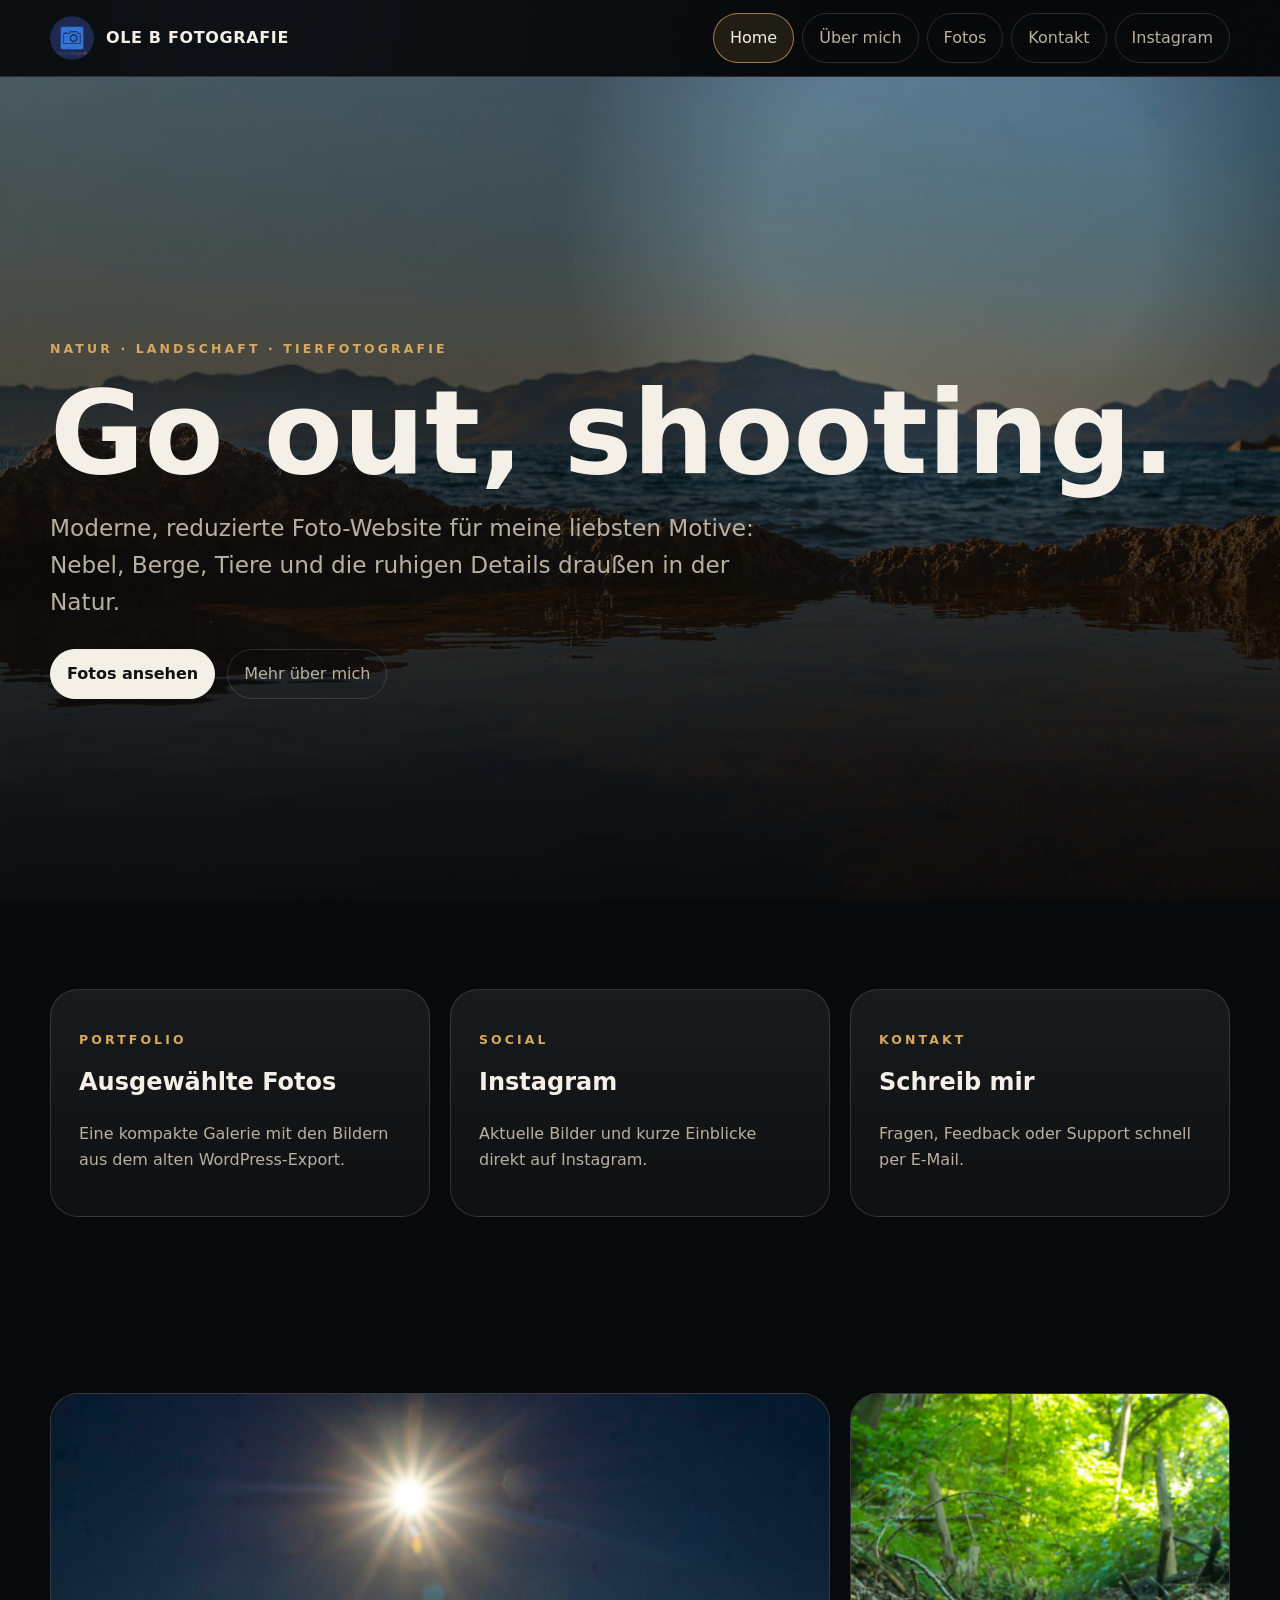
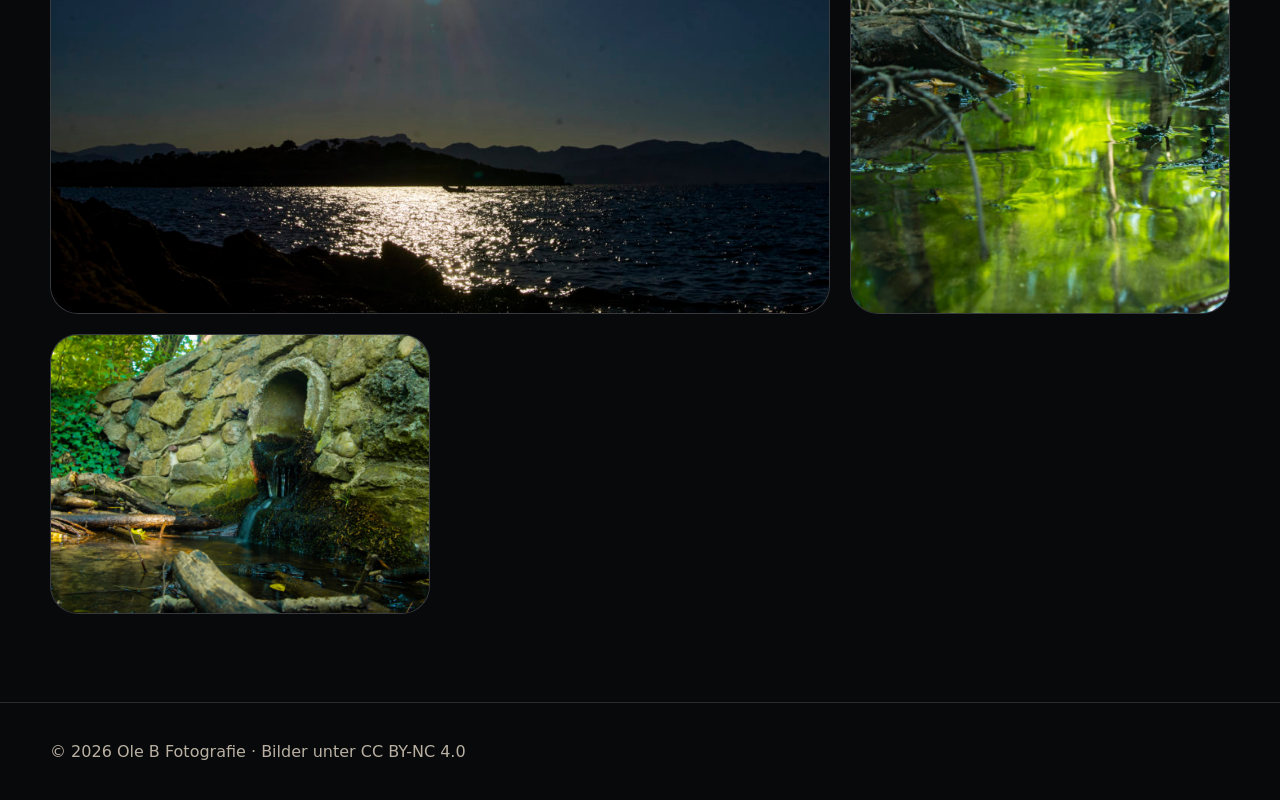
==== commit 5da5aadf: "Modernize static photography website" ====
--- a/index.html
+++ b/index.html
@@ -1,422 +1,20 @@
-<!DOCTYPE html>
+<!doctype html>
 <html lang="de">
 <head>
-<meta charset="UTF-8">
-<meta name="viewport" content="width=device-width, initial-scale=1">
-	<link rel="profile" href="https://gmpg.org/xfn/11"> 
-	<title>Ole B Fotografie &#8211; Go out, shooting</title>
-<link rel="preload" href="/wp-content/astra-local-fonts/montserrat/JTUHjIg1_i6t8kCHKm4532VJOt5-QNFgpCtZ6Hw5aXo.woff2" as="font" type="font/woff2" crossorigin>
-<meta name="robots" content="max-image-preview:large">
-	<style>img:is([sizes="auto" i], [sizes^="auto," i]) { contain-intrinsic-size: 3000px 1500px }</style>
-	<link rel="dns-prefetch" href="//www.googletagmanager.com">
-<link rel="alternate" type="application/rss+xml" title="Ole B Fotografie &raquo; Feed" href="/feed/">
-<link rel="alternate" type="application/rss+xml" title="Ole B Fotografie &raquo; Kommentar-Feed" href="/comments/feed/">
-<script>
-window._wpemojiSettings = {"baseUrl":"https:\/\/s.w.org\/images\/core\/emoji\/15.0.3\/72x72\/","ext":".png","svgUrl":"https:\/\/s.w.org\/images\/core\/emoji\/15.0.3\/svg\/","svgExt":".svg","source":{"concatemoji":"\/wp-includes\/js\/wp-emoji-release.min.js?ver=6.7.2"}};
-/*! This file is auto-generated */
-!function(i,n){var o,s,e;function c(e){try{var t={supportTests:e,timestamp:(new Date).valueOf()};sessionStorage.setItem(o,JSON.stringify(t))}catch(e){}}function p(e,t,n){e.clearRect(0,0,e.canvas.width,e.canvas.height),e.fillText(t,0,0);var t=new Uint32Array(e.getImageData(0,0,e.canvas.width,e.canvas.height).data),r=(e.clearRect(0,0,e.canvas.width,e.canvas.height),e.fillText(n,0,0),new Uint32Array(e.getImageData(0,0,e.canvas.width,e.canvas.height).data));return t.every(function(e,t){return e===r[t]})}function u(e,t,n){switch(t){case"flag":return n(e,"🏳️‍⚧️","🏳️​⚧️")?!1:!n(e,"🇺🇳","🇺​🇳")&&!n(e,"🏴󠁧󠁢󠁥󠁮󠁧󠁿","🏴​󠁧​󠁢​󠁥​󠁮​󠁧​󠁿");case"emoji":return!n(e,"🐦‍⬛","🐦​⬛")}return!1}function f(e,t,n){var r="undefined"!=typeof WorkerGlobalScope&&self instanceof WorkerGlobalScope?new OffscreenCanvas(300,150):i.createElement("canvas"),a=r.getContext("2d",{willReadFrequently:!0}),o=(a.textBaseline="top",a.font="600 32px Arial",{});return e.forEach(function(e){o[e]=t(a,e,n)}),o}function t(e){var t=i.createElement("script");t.src=e,t.defer=!0,i.head.appendChild(t)}"undefined"!=typeof Promise&&(o="wpEmojiSettingsSupports",s=["flag","emoji"],n.supports={everything:!0,everythingExceptFlag:!0},e=new Promise(function(e){i.addEventListener("DOMContentLoaded",e,{once:!0})}),new Promise(function(t){var n=function(){try{var e=JSON.parse(sessionStorage.getItem(o));if("object"==typeof e&&"number"==typeof e.timestamp&&(new Date).valueOf()<e.timestamp+604800&&"object"==typeof e.supportTests)return e.supportTests}catch(e){}return null}();if(!n){if("undefined"!=typeof Worker&&"undefined"!=typeof OffscreenCanvas&&"undefined"!=typeof URL&&URL.createObjectURL&&"undefined"!=typeof Blob)try{var e="postMessage("+f.toString()+"("+[JSON.stringify(s),u.toString(),p.toString()].join(",")+"));",r=new Blob([e],{type:"text/javascript"}),a=new Worker(URL.createObjectURL(r),{name:"wpTestEmojiSupports"});return void(a.onmessage=function(e){c(n=e.data),a.terminate(),t(n)})}catch(e){}c(n=f(s,u,p))}t(n)}).then(function(e){for(var t in e)n.supports[t]=e[t],n.supports.everything=n.supports.everything&&n.supports[t],"flag"!==t&&(n.supports.everythingExceptFlag=n.supports.everythingExceptFlag&&n.supports[t]);n.supports.everythingExceptFlag=n.supports.everythingExceptFlag&&!n.supports.flag,n.DOMReady=!1,n.readyCallback=function(){n.DOMReady=!0}}).then(function(){return e}).then(function(){var e;n.supports.everything||(n.readyCallback(),(e=n.source||{}).concatemoji?t(e.concatemoji):e.wpemoji&&e.twemoji&&(t(e.twemoji),t(e.wpemoji)))}))}((window,document),window._wpemojiSettings);
-</script>
-<link rel="stylesheet" id="astra-theme-css-css" href="/wp-content/themes/astra/assets/css/minified/frontend.min.css?ver=4.9.0" media="all">
-<style id="astra-theme-css-inline-css">.ast-no-sidebar .entry-content .alignfull {margin-left: calc( -50vw + 50%);margin-right: calc( -50vw + 50%);max-width: 100vw;width: 100vw;}.ast-no-sidebar .entry-content .alignwide {margin-left: calc(-41vw + 50%);margin-right: calc(-41vw + 50%);max-width: unset;width: unset;}.ast-no-sidebar .entry-content .alignfull .alignfull,.ast-no-sidebar .entry-content .alignfull .alignwide,.ast-no-sidebar .entry-content .alignwide .alignfull,.ast-no-sidebar .entry-content .alignwide .alignwide,.ast-no-sidebar .entry-content .wp-block-column .alignfull,.ast-no-sidebar .entry-content .wp-block-column .alignwide{width: 100%;margin-left: auto;margin-right: auto;}.wp-block-gallery,.blocks-gallery-grid {margin: 0;}.wp-block-separator {max-width: 100px;}.wp-block-separator.is-style-wide,.wp-block-separator.is-style-dots {max-width: none;}.entry-content .has-2-columns .wp-block-column:first-child {padding-right: 10px;}.entry-content .has-2-columns .wp-block-column:last-child {padding-left: 10px;}@media (max-width: 782px) {.entry-content .wp-block-columns .wp-block-column {flex-basis: 100%;}.entry-content .has-2-columns .wp-block-column:first-child {padding-right: 0;}.entry-content .has-2-columns .wp-block-column:last-child {padding-left: 0;}}body .entry-content .wp-block-latest-posts {margin-left: 0;}body .entry-content .wp-block-latest-posts li {list-style: none;}.ast-no-sidebar .ast-container .entry-content .wp-block-latest-posts {margin-left: 0;}.ast-header-break-point .entry-content .alignwide {margin-left: auto;margin-right: auto;}.entry-content .blocks-gallery-item img {margin-bottom: auto;}.wp-block-pullquote {border-top: 4px solid #555d66;border-bottom: 4px solid #555d66;color: #40464d;}:root{--ast-post-nav-space:0;--ast-container-default-xlg-padding:6.67em;--ast-container-default-lg-padding:5.67em;--ast-container-default-slg-padding:4.34em;--ast-container-default-md-padding:3.34em;--ast-container-default-sm-padding:6.67em;--ast-container-default-xs-padding:2.4em;--ast-container-default-xxs-padding:1.4em;--ast-code-block-background:#EEEEEE;--ast-comment-inputs-background:#FAFAFA;--ast-normal-container-width:1200px;--ast-narrow-container-width:750px;--ast-blog-title-font-weight:normal;--ast-blog-meta-weight:inherit;--ast-global-color-primary:var(--ast-global-color-5);--ast-global-color-secondary:var(--ast-global-color-4);--ast-global-color-alternate-background:var(--ast-global-color-7);--ast-global-color-subtle-background:var(--ast-global-color-6);--ast-bg-style-guide:#F8FAFC;--ast-shadow-style-guide:0px 0px 4px 0 #00000057;--ast-global-dark-bg-style:#fff;--ast-global-dark-lfs:#fbfbfb;--ast-widget-bg-color:#fafafa;--ast-wc-container-head-bg-color:#fbfbfb;--ast-title-layout-bg:#eeeeee;--ast-search-border-color:#e7e7e7;--ast-lifter-hover-bg:#e6e6e6;--ast-gallery-block-color:#000;--srfm-color-input-label:var(--ast-global-color-2);}html{font-size:100%;}a,.page-title{color:var(--ast-global-color-3);}a:hover,a:focus{color:var(--ast-global-color-1);}body,button,input,select,textarea,.ast-button,.ast-custom-button{font-family:'Montserrat',sans-serif;font-weight:400;font-size:16px;font-size:1rem;line-height:var(--ast-body-line-height,1.5em);}blockquote{color:var(--ast-global-color-3);}h1,.entry-content h1,.entry-content h1 a,h2,.entry-content h2,.entry-content h2 a,h3,.entry-content h3,.entry-content h3 a,h4,.entry-content h4,.entry-content h4 a,h5,.entry-content h5,.entry-content h5 a,h6,.entry-content h6,.entry-content h6 a,.site-title,.site-title a{font-family:'Montserrat',sans-serif;font-weight:400;line-height:1em;text-transform:lowercase;}.site-title{font-size:31px;font-size:1.9375rem;display:none;}header .custom-logo-link img{max-width:119px;width:119px;}.astra-logo-svg{width:119px;}.site-header .site-description{font-size:15px;font-size:0.9375rem;display:none;}.entry-title{font-size:30px;font-size:1.875rem;}.archive .ast-article-post .ast-article-inner,.blog .ast-article-post .ast-article-inner,.archive .ast-article-post .ast-article-inner:hover,.blog .ast-article-post .ast-article-inner:hover{overflow:hidden;}h1,.entry-content h1,.entry-content h1 a{font-size:65px;font-size:4.0625rem;font-weight:500;font-family:'Montserrat',sans-serif;line-height:1.4em;text-transform:lowercase;}h2,.entry-content h2,.entry-content h2 a{font-size:28px;font-size:1.75rem;font-weight:400;font-family:'Montserrat',sans-serif;line-height:1.3em;text-transform:lowercase;}h3,.entry-content h3,.entry-content h3 a{font-size:19px;font-size:1.1875rem;font-weight:600;font-family:'Montserrat',sans-serif;line-height:1.3em;text-transform:lowercase;}h4,.entry-content h4,.entry-content h4 a{font-size:20px;font-size:1.25rem;line-height:1.2em;font-family:'Montserrat',sans-serif;text-transform:lowercase;}h5,.entry-content h5,.entry-content h5 a{font-size:18px;font-size:1.125rem;line-height:1.2em;font-family:'Montserrat',sans-serif;text-transform:lowercase;}h6,.entry-content h6,.entry-content h6 a{font-size:15px;font-size:0.9375rem;line-height:1.25em;font-family:'Montserrat',sans-serif;text-transform:lowercase;}::selection{background-color:var(--ast-global-color-0);color:#ffffff;}body,h1,.entry-title a,.entry-content h1,.entry-content h1 a,h2,.entry-content h2,.entry-content h2 a,h3,.entry-content h3,.entry-content h3 a,h4,.entry-content h4,.entry-content h4 a,h5,.entry-content h5,.entry-content h5 a,h6,.entry-content h6,.entry-content h6 a{color:var(--ast-global-color-3);}.tagcloud a:hover,.tagcloud a:focus,.tagcloud a.current-item{color:#ffffff;border-color:var(--ast-global-color-3);background-color:var(--ast-global-color-3);}input:focus,input[type="text"]:focus,input[type="email"]:focus,input[type="url"]:focus,input[type="password"]:focus,input[type="reset"]:focus,input[type="search"]:focus,textarea:focus{border-color:var(--ast-global-color-3);}input[type="radio"]:checked,input[type=reset],input[type="checkbox"]:checked,input[type="checkbox"]:hover:checked,input[type="checkbox"]:focus:checked,input[type=range]::-webkit-slider-thumb{border-color:var(--ast-global-color-3);background-color:var(--ast-global-color-3);box-shadow:none;}.site-footer a:hover + .post-count,.site-footer a:focus + .post-count{background:var(--ast-global-color-3);border-color:var(--ast-global-color-3);}.single .nav-links .nav-previous,.single .nav-links .nav-next{color:var(--ast-global-color-3);}.entry-meta,.entry-meta *{line-height:1.45;color:var(--ast-global-color-3);}.entry-meta a:not(.ast-button):hover,.entry-meta a:not(.ast-button):hover *,.entry-meta a:not(.ast-button):focus,.entry-meta a:not(.ast-button):focus *,.page-links > .page-link,.page-links .page-link:hover,.post-navigation a:hover{color:var(--ast-global-color-1);}#cat option,.secondary .calendar_wrap thead a,.secondary .calendar_wrap thead a:visited{color:var(--ast-global-color-3);}.secondary .calendar_wrap #today,.ast-progress-val span{background:var(--ast-global-color-3);}.secondary a:hover + .post-count,.secondary a:focus + .post-count{background:var(--ast-global-color-3);border-color:var(--ast-global-color-3);}.calendar_wrap #today > a{color:#ffffff;}.page-links .page-link,.single .post-navigation a{color:var(--ast-global-color-3);}.ast-search-menu-icon .search-form button.search-submit{padding:0 4px;}.ast-search-menu-icon form.search-form{padding-right:0;}.ast-search-menu-icon.slide-search input.search-field{width:0;}.ast-header-search .ast-search-menu-icon.ast-dropdown-active .search-form,.ast-header-search .ast-search-menu-icon.ast-dropdown-active .search-field:focus{transition:all 0.2s;}.search-form input.search-field:focus{outline:none;}.widget-title,.widget .wp-block-heading{font-size:22px;font-size:1.375rem;color:var(--ast-global-color-3);}.ast-search-menu-icon.slide-search a:focus-visible:focus-visible,.astra-search-icon:focus-visible,#close:focus-visible,a:focus-visible,.ast-menu-toggle:focus-visible,.site .skip-link:focus-visible,.wp-block-loginout input:focus-visible,.wp-block-search.wp-block-search__button-inside .wp-block-search__inside-wrapper,.ast-header-navigation-arrow:focus-visible,.woocommerce .wc-proceed-to-checkout > .checkout-button:focus-visible,.woocommerce .woocommerce-MyAccount-navigation ul li a:focus-visible,.ast-orders-table__row .ast-orders-table__cell:focus-visible,.woocommerce .woocommerce-order-details .order-again > .button:focus-visible,.woocommerce .woocommerce-message a.button.wc-forward:focus-visible,.woocommerce #minus_qty:focus-visible,.woocommerce #plus_qty:focus-visible,a#ast-apply-coupon:focus-visible,.woocommerce .woocommerce-info a:focus-visible,.woocommerce .astra-shop-summary-wrap a:focus-visible,.woocommerce a.wc-forward:focus-visible,#ast-apply-coupon:focus-visible,.woocommerce-js .woocommerce-mini-cart-item a.remove:focus-visible,#close:focus-visible,.button.search-submit:focus-visible,#search_submit:focus,.normal-search:focus-visible,.ast-header-account-wrap:focus-visible,.woocommerce .ast-on-card-button.ast-quick-view-trigger:focus{outline-style:dotted;outline-color:inherit;outline-width:thin;}input:focus,input[type="text"]:focus,input[type="email"]:focus,input[type="url"]:focus,input[type="password"]:focus,input[type="reset"]:focus,input[type="search"]:focus,input[type="number"]:focus,textarea:focus,.wp-block-search__input:focus,[data-section="section-header-mobile-trigger"] .ast-button-wrap .ast-mobile-menu-trigger-minimal:focus,.ast-mobile-popup-drawer.active .menu-toggle-close:focus,.woocommerce-ordering select.orderby:focus,#ast-scroll-top:focus,#coupon_code:focus,.woocommerce-page #comment:focus,.woocommerce #reviews #respond input#submit:focus,.woocommerce a.add_to_cart_button:focus,.woocommerce .button.single_add_to_cart_button:focus,.woocommerce .woocommerce-cart-form button:focus,.woocommerce .woocommerce-cart-form__cart-item .quantity .qty:focus,.woocommerce .woocommerce-billing-fields .woocommerce-billing-fields__field-wrapper .woocommerce-input-wrapper > .input-text:focus,.woocommerce #order_comments:focus,.woocommerce #place_order:focus,.woocommerce .woocommerce-address-fields .woocommerce-address-fields__field-wrapper .woocommerce-input-wrapper > .input-text:focus,.woocommerce .woocommerce-MyAccount-content form button:focus,.woocommerce .woocommerce-MyAccount-content .woocommerce-EditAccountForm .woocommerce-form-row .woocommerce-Input.input-text:focus,.woocommerce .ast-woocommerce-container .woocommerce-pagination ul.page-numbers li a:focus,body #content .woocommerce form .form-row .select2-container--default .select2-selection--single:focus,#ast-coupon-code:focus,.woocommerce.woocommerce-js .quantity input[type=number]:focus,.woocommerce-js .woocommerce-mini-cart-item .quantity input[type=number]:focus,.woocommerce p#ast-coupon-trigger:focus{border-style:dotted;border-color:inherit;border-width:thin;}input{outline:none;}.site-logo-img img{ transition:all 0.2s linear;}body .ast-oembed-container *{position:absolute;top:0;width:100%;height:100%;left:0;}body .wp-block-embed-pocket-casts .ast-oembed-container *{position:unset;}.ast-single-post-featured-section + article {margin-top: 2em;}.site-content .ast-single-post-featured-section img {width: 100%;overflow: hidden;object-fit: cover;}.site > .ast-single-related-posts-container {margin-top: 0;}@media (min-width: 922px) {.ast-desktop .ast-container--narrow {max-width: var(--ast-narrow-container-width);margin: 0 auto;}}@media (max-width:921.9px){#ast-desktop-header{display:none;}}@media (min-width:922px){#ast-mobile-header{display:none;}}.wp-block-buttons.aligncenter{justify-content:center;}@media (max-width:921px){.ast-theme-transparent-header #primary,.ast-theme-transparent-header #secondary{padding:0;}}.ast-plain-container.ast-no-sidebar #primary{margin-top:0;margin-bottom:0;}@media (max-width:782px){.entry-content .wp-block-columns .wp-block-column{margin-left:0px;}}@media (min-width:1200px){.ast-no-sidebar.ast-separate-container .entry-content .wp-block-group.alignwide,.ast-no-sidebar.ast-separate-container .entry-content .wp-block-cover.alignwide{margin-left:-20px;margin-right:-20px;padding-left:20px;padding-right:20px;}.ast-no-sidebar.ast-separate-container .entry-content .wp-block-cover.alignfull,.ast-no-sidebar.ast-separate-container .entry-content .wp-block-group.alignfull{margin-left:-6.67em;margin-right:-6.67em;padding-left:6.67em;padding-right:6.67em;}}@media (min-width:1200px){.wp-block-cover-image.alignwide .wp-block-cover__inner-container,.wp-block-cover.alignwide .wp-block-cover__inner-container,.wp-block-cover-image.alignfull .wp-block-cover__inner-container,.wp-block-cover.alignfull .wp-block-cover__inner-container{width:100%;}}.wp-block-columns{margin-bottom:unset;}.wp-block-image.size-full{margin:2rem 0;}.wp-block-separator.has-background{padding:0;}.wp-block-gallery{margin-bottom:1.6em;}.wp-block-group{padding-top:4em;padding-bottom:4em;}.wp-block-group__inner-container .wp-block-columns:last-child,.wp-block-group__inner-container :last-child,.wp-block-table table{margin-bottom:0;}.blocks-gallery-grid{width:100%;}.wp-block-navigation-link__content{padding:5px 0;}.wp-block-group .wp-block-group .has-text-align-center,.wp-block-group .wp-block-column .has-text-align-center{max-width:100%;}.has-text-align-center{margin:0 auto;}@media (min-width:1200px){.wp-block-cover__inner-container,.alignwide .wp-block-group__inner-container,.alignfull .wp-block-group__inner-container{max-width:1200px;margin:0 auto;}.wp-block-group.alignnone,.wp-block-group.aligncenter,.wp-block-group.alignleft,.wp-block-group.alignright,.wp-block-group.alignwide,.wp-block-columns.alignwide{margin:2rem 0 1rem 0;}}@media (max-width:1200px){.wp-block-group{padding:3em;}.wp-block-group .wp-block-group{padding:1.5em;}.wp-block-columns,.wp-block-column{margin:1rem 0;}}@media (min-width:921px){.wp-block-columns .wp-block-group{padding:2em;}}@media (max-width:544px){.wp-block-cover-image .wp-block-cover__inner-container,.wp-block-cover .wp-block-cover__inner-container{width:unset;}.wp-block-cover,.wp-block-cover-image{padding:2em 0;}.wp-block-group,.wp-block-cover{padding:2em;}.wp-block-media-text__media img,.wp-block-media-text__media video{width:unset;max-width:100%;}.wp-block-media-text.has-background .wp-block-media-text__content{padding:1em;}.wp-block-media-text .wp-block-media-text__content{padding:3em 2em;}}.wp-block-image.aligncenter{margin-left:auto;margin-right:auto;}.wp-block-table.aligncenter{margin-left:auto;margin-right:auto;}.wp-block-buttons .wp-block-button.is-style-outline .wp-block-button__link.wp-element-button,.ast-outline-button,.wp-block-uagb-buttons-child .uagb-buttons-repeater.ast-outline-button{border-top-width:2px;border-right-width:2px;border-bottom-width:2px;border-left-width:2px;font-family:'Montserrat',sans-serif;font-weight:500;font-size:12px;font-size:0.75rem;line-height:1em;border-top-left-radius:0px;border-top-right-radius:0px;border-bottom-right-radius:0px;border-bottom-left-radius:0px;}.wp-block-button .wp-block-button__link.wp-element-button.is-style-outline:not(.has-background),.wp-block-button.is-style-outline>.wp-block-button__link.wp-element-button:not(.has-background),.ast-outline-button{background-color:transparent;}.entry-content[data-ast-blocks-layout] > figure{margin-bottom:1em;}body .wp-block-cover:not(.has-text-color.has-link-color) p{color:var(--ast-global-color-3);}@media (max-width:921px){.ast-separate-container #primary,.ast-separate-container #secondary{padding:1.5em 0;}#primary,#secondary{padding:1.5em 0;margin:0;}.ast-left-sidebar #content > .ast-container{display:flex;flex-direction:column-reverse;width:100%;}.ast-separate-container .ast-article-post,.ast-separate-container .ast-article-single{padding:1.5em 2.14em;}.ast-author-box img.avatar{margin:20px 0 0 0;}}@media (min-width:922px){.ast-separate-container.ast-right-sidebar #primary,.ast-separate-container.ast-left-sidebar #primary{border:0;}.search-no-results.ast-separate-container #primary{margin-bottom:4em;}}.elementor-button-wrapper .elementor-button{border-style:solid;text-decoration:none;border-top-width:0px;border-right-width:0px;border-left-width:0px;border-bottom-width:0px;}.elementor-button.elementor-size-sm,.elementor-button.elementor-size-xs,.elementor-button.elementor-size-md,.elementor-button.elementor-size-lg,.elementor-button.elementor-size-xl,.elementor-button{border-top-left-radius:0px;border-top-right-radius:0px;border-bottom-right-radius:0px;border-bottom-left-radius:0px;padding-top:16px;padding-right:40px;padding-bottom:16px;padding-left:40px;}.elementor-button-wrapper .elementor-button{border-color:var(--ast-global-color-0);background-color:var(--ast-global-color-0);}.elementor-button-wrapper .elementor-button:hover,.elementor-button-wrapper .elementor-button:focus{color:#ffffff;background-color:var(--ast-global-color-1);border-color:var(--ast-global-color-1);}.wp-block-button .wp-block-button__link ,.elementor-button-wrapper .elementor-button,.elementor-button-wrapper .elementor-button:visited{color:#ffffff;}.elementor-button-wrapper .elementor-button{font-family:'Montserrat',sans-serif;font-weight:500;font-size:12px;font-size:0.75rem;line-height:1em;text-transform:uppercase;letter-spacing:2px;}body .elementor-button.elementor-size-sm,body .elementor-button.elementor-size-xs,body .elementor-button.elementor-size-md,body .elementor-button.elementor-size-lg,body .elementor-button.elementor-size-xl,body .elementor-button{font-size:12px;font-size:0.75rem;}.wp-block-button .wp-block-button__link:hover,.wp-block-button .wp-block-button__link:focus{color:#ffffff;background-color:var(--ast-global-color-1);border-color:var(--ast-global-color-1);}.wp-block-button .wp-block-button__link{border-style:solid;border-top-width:0px;border-right-width:0px;border-left-width:0px;border-bottom-width:0px;border-color:var(--ast-global-color-0);background-color:var(--ast-global-color-0);color:#ffffff;font-family:'Montserrat',sans-serif;font-weight:500;line-height:1em;text-transform:uppercase;letter-spacing:2px;font-size:12px;font-size:0.75rem;border-top-left-radius:0px;border-top-right-radius:0px;border-bottom-right-radius:0px;border-bottom-left-radius:0px;padding-top:16px;padding-right:40px;padding-bottom:16px;padding-left:40px;}.menu-toggle,button,.ast-button,.ast-custom-button,.button,input#submit,input[type="button"],input[type="submit"],input[type="reset"]{border-style:solid;border-top-width:0px;border-right-width:0px;border-left-width:0px;border-bottom-width:0px;color:#ffffff;border-color:var(--ast-global-color-0);background-color:var(--ast-global-color-0);padding-top:16px;padding-right:40px;padding-bottom:16px;padding-left:40px;font-family:'Montserrat',sans-serif;font-weight:500;font-size:12px;font-size:0.75rem;line-height:1em;text-transform:uppercase;letter-spacing:2px;border-top-left-radius:0px;border-top-right-radius:0px;border-bottom-right-radius:0px;border-bottom-left-radius:0px;}button:focus,.menu-toggle:hover,button:hover,.ast-button:hover,.ast-custom-button:hover .button:hover,.ast-custom-button:hover ,input[type=reset]:hover,input[type=reset]:focus,input#submit:hover,input#submit:focus,input[type="button"]:hover,input[type="button"]:focus,input[type="submit"]:hover,input[type="submit"]:focus{color:#ffffff;background-color:var(--ast-global-color-1);border-color:var(--ast-global-color-1);}@media (max-width:921px){.ast-mobile-header-stack .main-header-bar .ast-search-menu-icon{display:inline-block;}.ast-header-break-point.ast-header-custom-item-outside .ast-mobile-header-stack .main-header-bar .ast-search-icon{margin:0;}.ast-comment-avatar-wrap img{max-width:2.5em;}.ast-comment-meta{padding:0 1.8888em 1.3333em;}.ast-separate-container .ast-comment-list li.depth-1{padding:1.5em 2.14em;}.ast-separate-container .comment-respond{padding:2em 2.14em;}}@media (min-width:544px){.ast-container{max-width:100%;}}@media (max-width:544px){.ast-separate-container .ast-article-post,.ast-separate-container .ast-article-single,.ast-separate-container .comments-title,.ast-separate-container .ast-archive-description{padding:1.5em 1em;}.ast-separate-container #content .ast-container{padding-left:0.54em;padding-right:0.54em;}.ast-separate-container .ast-comment-list .bypostauthor{padding:.5em;}.ast-search-menu-icon.ast-dropdown-active .search-field{width:170px;}} #ast-mobile-header .ast-site-header-cart-li a{pointer-events:none;}body,.ast-separate-container{background-color:var(--ast-global-color-4);background-image:none;}.ast-no-sidebar.ast-separate-container .entry-content .alignfull {margin-left: -6.67em;margin-right: -6.67em;width: auto;}@media (max-width: 1200px) {.ast-no-sidebar.ast-separate-container .entry-content .alignfull {margin-left: -2.4em;margin-right: -2.4em;}}@media (max-width: 768px) {.ast-no-sidebar.ast-separate-container .entry-content .alignfull {margin-left: -2.14em;margin-right: -2.14em;}}@media (max-width: 544px) {.ast-no-sidebar.ast-separate-container .entry-content .alignfull {margin-left: -1em;margin-right: -1em;}}.ast-no-sidebar.ast-separate-container .entry-content .alignwide {margin-left: -20px;margin-right: -20px;}.ast-no-sidebar.ast-separate-container .entry-content .wp-block-column .alignfull,.ast-no-sidebar.ast-separate-container .entry-content .wp-block-column .alignwide {margin-left: auto;margin-right: auto;width: 100%;}@media (max-width:921px){.site-title{display:none;}.site-header .site-description{display:none;}h1,.entry-content h1,.entry-content h1 a{font-size:40px;}h2,.entry-content h2,.entry-content h2 a{font-size:30px;}h3,.entry-content h3,.entry-content h3 a{font-size:25px;}h4,.entry-content h4,.entry-content h4 a{font-size:20px;font-size:1.25rem;}h5,.entry-content h5,.entry-content h5 a{font-size:18px;font-size:1.125rem;}h6,.entry-content h6,.entry-content h6 a{font-size:16px;font-size:1rem;}}@media (max-width:544px){.site-title{display:none;}.site-header .site-description{display:none;}h1,.entry-content h1,.entry-content h1 a{font-size:30px;}h2,.entry-content h2,.entry-content h2 a{font-size:30px;}h3,.entry-content h3,.entry-content h3 a{font-size:22px;}h4,.entry-content h4,.entry-content h4 a{font-size:18px;font-size:1.125rem;}h5,.entry-content h5,.entry-content h5 a{font-size:18px;font-size:1.125rem;}h6,.entry-content h6,.entry-content h6 a{font-size:16px;font-size:1rem;}header .custom-logo-link img,.ast-header-break-point .site-branding img,.ast-header-break-point .custom-logo-link img{max-width:150px;width:150px;}.astra-logo-svg{width:150px;}.ast-header-break-point .site-logo-img .custom-mobile-logo-link img{max-width:150px;}}@media (max-width:921px){html{font-size:91.2%;}}@media (max-width:544px){html{font-size:91.2%;}}@media (min-width:922px){.ast-container{max-width:1240px;}}@font-face {font-family: "Astra";src: url(/wp-content/themes/astra/assets/fonts/astra.woff) format("woff"),url(/wp-content/themes/astra/assets/fonts/astra.ttf) format("truetype"),url(/wp-content/themes/astra/assets/fonts/astra.svg#astra) format("svg");font-weight: normal;font-style: normal;font-display: fallback;}@media (min-width:922px){.main-header-menu .sub-menu .menu-item.ast-left-align-sub-menu:hover > .sub-menu,.main-header-menu .sub-menu .menu-item.ast-left-align-sub-menu.focus > .sub-menu{margin-left:-2px;}}.ast-theme-transparent-header [data-section="section-header-mobile-trigger"] .ast-button-wrap .ast-mobile-menu-trigger-fill,.ast-theme-transparent-header [data-section="section-header-mobile-trigger"] .ast-button-wrap .ast-mobile-menu-trigger-minimal{border:none;}.site .comments-area{padding-bottom:3em;}.astra-icon-down_arrow::after {content: "\e900";font-family: Astra;}.astra-icon-close::after {content: "\e5cd";font-family: Astra;}.astra-icon-drag_handle::after {content: "\e25d";font-family: Astra;}.astra-icon-format_align_justify::after {content: "\e235";font-family: Astra;}.astra-icon-menu::after {content: "\e5d2";font-family: Astra;}.astra-icon-reorder::after {content: "\e8fe";font-family: Astra;}.astra-icon-search::after {content: "\e8b6";font-family: Astra;}.astra-icon-zoom_in::after {content: "\e56b";font-family: Astra;}.astra-icon-check-circle::after {content: "\e901";font-family: Astra;}.astra-icon-shopping-cart::after {content: "\f07a";font-family: Astra;}.astra-icon-shopping-bag::after {content: "\f290";font-family: Astra;}.astra-icon-shopping-basket::after {content: "\f291";font-family: Astra;}.astra-icon-circle-o::after {content: "\e903";font-family: Astra;}.astra-icon-certificate::after {content: "\e902";font-family: Astra;}blockquote {padding: 1.2em;}:root .has-ast-global-color-0-color{color:var(--ast-global-color-0);}:root .has-ast-global-color-0-background-color{background-color:var(--ast-global-color-0);}:root .wp-block-button .has-ast-global-color-0-color{color:var(--ast-global-color-0);}:root .wp-block-button .has-ast-global-color-0-background-color{background-color:var(--ast-global-color-0);}:root .has-ast-global-color-1-color{color:var(--ast-global-color-1);}:root .has-ast-global-color-1-background-color{background-color:var(--ast-global-color-1);}:root .wp-block-button .has-ast-global-color-1-color{color:var(--ast-global-color-1);}:root .wp-block-button .has-ast-global-color-1-background-color{background-color:var(--ast-global-color-1);}:root .has-ast-global-color-2-color{color:var(--ast-global-color-2);}:root .has-ast-global-color-2-background-color{background-color:var(--ast-global-color-2);}:root .wp-block-button .has-ast-global-color-2-color{color:var(--ast-global-color-2);}:root .wp-block-button .has-ast-global-color-2-background-color{background-color:var(--ast-global-color-2);}:root .has-ast-global-color-3-color{color:var(--ast-global-color-3);}:root .has-ast-global-color-3-background-color{background-color:var(--ast-global-color-3);}:root .wp-block-button .has-ast-global-color-3-color{color:var(--ast-global-color-3);}:root .wp-block-button .has-ast-global-color-3-background-color{background-color:var(--ast-global-color-3);}:root .has-ast-global-color-4-color{color:var(--ast-global-color-4);}:root .has-ast-global-color-4-background-color{background-color:var(--ast-global-color-4);}:root .wp-block-button .has-ast-global-color-4-color{color:var(--ast-global-color-4);}:root .wp-block-button .has-ast-global-color-4-background-color{background-color:var(--ast-global-color-4);}:root .has-ast-global-color-5-color{color:var(--ast-global-color-5);}:root .has-ast-global-color-5-background-color{background-color:var(--ast-global-color-5);}:root .wp-block-button .has-ast-global-color-5-color{color:var(--ast-global-color-5);}:root .wp-block-button .has-ast-global-color-5-background-color{background-color:var(--ast-global-color-5);}:root .has-ast-global-color-6-color{color:var(--ast-global-color-6);}:root .has-ast-global-color-6-background-color{background-color:var(--ast-global-color-6);}:root .wp-block-button .has-ast-global-color-6-color{color:var(--ast-global-color-6);}:root .wp-block-button .has-ast-global-color-6-background-color{background-color:var(--ast-global-color-6);}:root .has-ast-global-color-7-color{color:var(--ast-global-color-7);}:root .has-ast-global-color-7-background-color{background-color:var(--ast-global-color-7);}:root .wp-block-button .has-ast-global-color-7-color{color:var(--ast-global-color-7);}:root .wp-block-button .has-ast-global-color-7-background-color{background-color:var(--ast-global-color-7);}:root .has-ast-global-color-8-color{color:var(--ast-global-color-8);}:root .has-ast-global-color-8-background-color{background-color:var(--ast-global-color-8);}:root .wp-block-button .has-ast-global-color-8-color{color:var(--ast-global-color-8);}:root .wp-block-button .has-ast-global-color-8-background-color{background-color:var(--ast-global-color-8);}:root{--ast-global-color-0:#1a6c7a;--ast-global-color-1:#105763;--ast-global-color-2:#000f2b;--ast-global-color-3:#3a3a3a;--ast-global-color-4:#f3f9fb;--ast-global-color-5:#ffffff;--ast-global-color-6:#243673;--ast-global-color-7:#FBFCFF;--ast-global-color-8:#BFD1FF;}:root {--ast-border-color : #dddddd;}.ast-single-entry-banner {-js-display: flex;display: flex;flex-direction: column;justify-content: center;text-align: center;position: relative;background: var(--ast-title-layout-bg);}.ast-single-entry-banner[data-banner-layout="layout-1"] {max-width: 1200px;background: inherit;padding: 20px 0;}.ast-single-entry-banner[data-banner-width-type="custom"] {margin: 0 auto;width: 100%;}.ast-single-entry-banner + .site-content .entry-header {margin-bottom: 0;}.site .ast-author-avatar {--ast-author-avatar-size: ;}a.ast-underline-text {text-decoration: underline;}.ast-container > .ast-terms-link {position: relative;display: block;}a.ast-button.ast-badge-tax {padding: 4px 8px;border-radius: 3px;font-size: inherit;}header.entry-header .entry-title{font-size:30px;font-size:1.875rem;}header.entry-header > *:not(:last-child){margin-bottom:10px;}.ast-archive-entry-banner {-js-display: flex;display: flex;flex-direction: column;justify-content: center;text-align: center;position: relative;background: var(--ast-title-layout-bg);}.ast-archive-entry-banner[data-banner-width-type="custom"] {margin: 0 auto;width: 100%;}.ast-archive-entry-banner[data-banner-layout="layout-1"] {background: inherit;padding: 20px 0;text-align: left;}body.archive .ast-archive-description{max-width:1200px;width:100%;text-align:left;padding-top:3em;padding-right:3em;padding-bottom:3em;padding-left:3em;}body.archive .ast-archive-description .ast-archive-title,body.archive .ast-archive-description .ast-archive-title *{font-size:40px;font-size:2.5rem;}body.archive .ast-archive-description > *:not(:last-child){margin-bottom:10px;}@media (max-width:921px){body.archive .ast-archive-description{text-align:left;}}@media (max-width:544px){body.archive .ast-archive-description{text-align:left;}}.ast-theme-transparent-header #masthead .site-logo-img .transparent-custom-logo .astra-logo-svg{width:124px;}.ast-theme-transparent-header #masthead .site-logo-img .transparent-custom-logo img{ max-width:124px; width:124px;}@media (max-width:543px){.ast-theme-transparent-header #masthead .site-logo-img .transparent-custom-logo .astra-logo-svg{width:150px;}.ast-theme-transparent-header #masthead .site-logo-img .transparent-custom-logo img{ max-width:150px; width:150px;}}@media (min-width:921px){.ast-theme-transparent-header #masthead{position:absolute;left:0;right:0;}.ast-theme-transparent-header .main-header-bar,.ast-theme-transparent-header.ast-header-break-point .main-header-bar{background:none;}body.elementor-editor-active.ast-theme-transparent-header #masthead,.fl-builder-edit .ast-theme-transparent-header #masthead,body.vc_editor.ast-theme-transparent-header #masthead,body.brz-ed.ast-theme-transparent-header #masthead{z-index:0;}.ast-header-break-point.ast-replace-site-logo-transparent.ast-theme-transparent-header .custom-mobile-logo-link{display:none;}.ast-header-break-point.ast-replace-site-logo-transparent.ast-theme-transparent-header .transparent-custom-logo{display:inline-block;}.ast-theme-transparent-header .ast-above-header,.ast-theme-transparent-header .ast-above-header.ast-above-header-bar{background-image:none;background-color:transparent;}.ast-theme-transparent-header .ast-below-header,.ast-theme-transparent-header .ast-below-header.ast-below-header-bar{background-image:none;background-color:transparent;}}.ast-theme-transparent-header .site-title a,.ast-theme-transparent-header .site-title a:focus,.ast-theme-transparent-header .site-title a:hover,.ast-theme-transparent-header .site-title a:visited{color:#ffffff;}.ast-theme-transparent-header .site-header .site-description{color:#ffffff;}.ast-theme-transparent-header .ast-builder-menu .main-header-menu,.ast-theme-transparent-header .ast-builder-menu .main-header-menu .menu-link,.ast-theme-transparent-header [CLASS*="ast-builder-menu-"] .main-header-menu .menu-item > .menu-link,.ast-theme-transparent-header .ast-masthead-custom-menu-items,.ast-theme-transparent-header .ast-masthead-custom-menu-items a,.ast-theme-transparent-header .ast-builder-menu .main-header-menu .menu-item > .ast-menu-toggle,.ast-theme-transparent-header .ast-builder-menu .main-header-menu .menu-item > .ast-menu-toggle,.ast-theme-transparent-header .ast-above-header-navigation a,.ast-header-break-point.ast-theme-transparent-header .ast-above-header-navigation a,.ast-header-break-point.ast-theme-transparent-header .ast-above-header-navigation > ul.ast-above-header-menu > .menu-item-has-children:not(.current-menu-item) > .ast-menu-toggle,.ast-theme-transparent-header .ast-below-header-menu,.ast-theme-transparent-header .ast-below-header-menu a,.ast-header-break-point.ast-theme-transparent-header .ast-below-header-menu a,.ast-header-break-point.ast-theme-transparent-header .ast-below-header-menu,.ast-theme-transparent-header .main-header-menu .menu-link{color:rgba(255,255,255,0.75);}.ast-theme-transparent-header .ast-builder-menu .main-header-menu .menu-item:hover > .menu-link,.ast-theme-transparent-header .ast-builder-menu .main-header-menu .menu-item:hover > .ast-menu-toggle,.ast-theme-transparent-header .ast-builder-menu .main-header-menu .ast-masthead-custom-menu-items a:hover,.ast-theme-transparent-header .ast-builder-menu .main-header-menu .focus > .menu-link,.ast-theme-transparent-header .ast-builder-menu .main-header-menu .focus > .ast-menu-toggle,.ast-theme-transparent-header .ast-builder-menu .main-header-menu .current-menu-item > .menu-link,.ast-theme-transparent-header .ast-builder-menu .main-header-menu .current-menu-ancestor > .menu-link,.ast-theme-transparent-header .ast-builder-menu .main-header-menu .current-menu-item > .ast-menu-toggle,.ast-theme-transparent-header .ast-builder-menu .main-header-menu .current-menu-ancestor > .ast-menu-toggle,.ast-theme-transparent-header [CLASS*="ast-builder-menu-"] .main-header-menu .current-menu-item > .menu-link,.ast-theme-transparent-header [CLASS*="ast-builder-menu-"] .main-header-menu .current-menu-ancestor > .menu-link,.ast-theme-transparent-header [CLASS*="ast-builder-menu-"] .main-header-menu .current-menu-item > .ast-menu-toggle,.ast-theme-transparent-header [CLASS*="ast-builder-menu-"] .main-header-menu .current-menu-ancestor > .ast-menu-toggle,.ast-theme-transparent-header .main-header-menu .menu-item:hover > .menu-link,.ast-theme-transparent-header .main-header-menu .current-menu-item > .menu-link,.ast-theme-transparent-header .main-header-menu .current-menu-ancestor > .menu-link{color:#ffffff;}.ast-theme-transparent-header div.ast-masthead-custom-menu-items,.ast-theme-transparent-header div.ast-masthead-custom-menu-items .widget,.ast-theme-transparent-header div.ast-masthead-custom-menu-items .widget-title,.ast-theme-transparent-header .site-header-section [CLASS*="ast-header-html-"] .ast-builder-html-element{color:#ffffff;}.ast-theme-transparent-header .ast-builder-menu .main-header-menu .menu-item .sub-menu .menu-link,.ast-theme-transparent-header .main-header-menu .menu-item .sub-menu .menu-link{background-color:transparent;}@media (max-width:921px){.ast-theme-transparent-header #masthead{position:absolute;left:0;right:0;}.ast-theme-transparent-header .main-header-bar,.ast-theme-transparent-header.ast-header-break-point .main-header-bar{background:none;}body.elementor-editor-active.ast-theme-transparent-header #masthead,.fl-builder-edit .ast-theme-transparent-header #masthead,body.vc_editor.ast-theme-transparent-header #masthead,body.brz-ed.ast-theme-transparent-header #masthead{z-index:0;}.ast-header-break-point.ast-replace-site-logo-transparent.ast-theme-transparent-header .custom-mobile-logo-link{display:none;}.ast-header-break-point.ast-replace-site-logo-transparent.ast-theme-transparent-header .transparent-custom-logo{display:inline-block;}.ast-theme-transparent-header .ast-above-header,.ast-theme-transparent-header .ast-above-header.ast-above-header-bar{background-image:none;background-color:transparent;}.ast-theme-transparent-header .ast-below-header,.ast-theme-transparent-header .ast-below-header.ast-below-header-bar{background-image:none;background-color:transparent;}}@media (max-width:921px){.ast-theme-transparent-header .ast-builder-menu .main-header-menu,.ast-theme-transparent-header .ast-builder-menu .main-header-menu .menu-link,.ast-theme-transparent-header [CLASS*="ast-builder-menu-"] .main-header-menu .menu-item > .menu-link,.ast-theme-transparent-header .ast-masthead-custom-menu-items,.ast-theme-transparent-header .ast-masthead-custom-menu-items a,.ast-theme-transparent-header .ast-builder-menu .main-header-menu .menu-item > .ast-menu-toggle,.ast-theme-transparent-header .ast-builder-menu .main-header-menu .menu-item > .ast-menu-toggle,.ast-theme-transparent-header .main-header-menu .menu-link{color:var(--ast-global-color-3);}.ast-theme-transparent-header .ast-builder-menu .main-header-menu .menu-item:hover > .menu-link,.ast-theme-transparent-header .ast-builder-menu .main-header-menu .menu-item:hover > .ast-menu-toggle,.ast-theme-transparent-header .ast-builder-menu .main-header-menu .ast-masthead-custom-menu-items a:hover,.ast-theme-transparent-header .ast-builder-menu .main-header-menu .focus > .menu-link,.ast-theme-transparent-header .ast-builder-menu .main-header-menu .focus > .ast-menu-toggle,.ast-theme-transparent-header .ast-builder-menu .main-header-menu .current-menu-item > .menu-link,.ast-theme-transparent-header .ast-builder-menu .main-header-menu .current-menu-ancestor > .menu-link,.ast-theme-transparent-header .ast-builder-menu .main-header-menu .current-menu-item > .ast-menu-toggle,.ast-theme-transparent-header .ast-builder-menu .main-header-menu .current-menu-ancestor > .ast-menu-toggle,.ast-theme-transparent-header [CLASS*="ast-builder-menu-"] .main-header-menu .current-menu-item > .menu-link,.ast-theme-transparent-header [CLASS*="ast-builder-menu-"] .main-header-menu .current-menu-ancestor > .menu-link,.ast-theme-transparent-header [CLASS*="ast-builder-menu-"] .main-header-menu .current-menu-item > .ast-menu-toggle,.ast-theme-transparent-header [CLASS*="ast-builder-menu-"] .main-header-menu .current-menu-ancestor > .ast-menu-toggle,.ast-theme-transparent-header .main-header-menu .menu-item:hover > .menu-link,.ast-theme-transparent-header .main-header-menu .current-menu-item > .menu-link,.ast-theme-transparent-header .main-header-menu .current-menu-ancestor > .menu-link{color:var(--ast-global-color-0);}}@media (max-width:544px){.ast-theme-transparent-header .ast-builder-menu .main-header-menu,.ast-theme-transparent-header .ast-builder-menu .main-header-menu .menu-item > .menu-link,.ast-theme-transparent-header .ast-builder-menu .main-header-menu .menu-link,.ast-theme-transparent-header .ast-masthead-custom-menu-items,.ast-theme-transparent-header .ast-masthead-custom-menu-items a,.ast-theme-transparent-header .ast-builder-menu .main-header-menu .menu-item > .ast-menu-toggle,.ast-theme-transparent-header .ast-builder-menu .main-header-menu .menu-item > .ast-menu-toggle,.ast-theme-transparent-header .main-header-menu .menu-link{color:#000000;}.ast-theme-transparent-header .ast-builder-menu .main-header-menu .menu-item:hover > .menu-link,.ast-theme-transparent-header .ast-builder-menu .main-header-menu .menu-item:hover > .ast-menu-toggle,.ast-theme-transparent-header .ast-builder-menu .main-header-menu .ast-masthead-custom-menu-items a:hover,.ast-theme-transparent-header .ast-builder-menu .main-header-menu .focus > .menu-link,.ast-theme-transparent-header .ast-builder-menu .main-header-menu .focus > .ast-menu-toggle,.ast-theme-transparent-header .ast-builder-menu .main-header-menu .current-menu-item > .menu-link,.ast-theme-transparent-header .ast-builder-menu .main-header-menu .current-menu-ancestor > .menu-link,.ast-theme-transparent-header .ast-builder-menu .main-header-menu .current-menu-item > .ast-menu-toggle,.ast-theme-transparent-header .ast-builder-menu .main-header-menu .current-menu-ancestor > .ast-menu-toggle,.ast-theme-transparent-header [CLASS*="ast-builder-menu-"] .main-header-menu .current-menu-item > .menu-link,.ast-theme-transparent-header [CLASS*="ast-builder-menu-"] .main-header-menu .current-menu-ancestor > .menu-link,.ast-theme-transparent-header [CLASS*="ast-builder-menu-"] .main-header-menu .current-menu-item > .ast-menu-toggle,.ast-theme-transparent-header [CLASS*="ast-builder-menu-"] .main-header-menu .current-menu-ancestor > .ast-menu-toggle,.ast-theme-transparent-header .main-header-menu .menu-item:hover > .menu-link,.ast-theme-transparent-header .main-header-menu .current-menu-item > .menu-link,.ast-theme-transparent-header .main-header-menu .current-menu-ancestor > .menu-link{color:#333333;}}.ast-theme-transparent-header #ast-desktop-header > .ast-main-header-wrap > .main-header-bar,.ast-theme-transparent-header.ast-header-break-point #ast-mobile-header > .ast-main-header-wrap > .main-header-bar{border-bottom-width:0px;border-bottom-style:solid;border-bottom-color:rgba(0,0,0,0);}.ast-breadcrumbs .trail-browse,.ast-breadcrumbs .trail-items,.ast-breadcrumbs .trail-items li{display:inline-block;margin:0;padding:0;border:none;background:inherit;text-indent:0;text-decoration:none;}.ast-breadcrumbs .trail-browse{font-size:inherit;font-style:inherit;font-weight:inherit;color:inherit;}.ast-breadcrumbs .trail-items{list-style:none;}.trail-items li::after{padding:0 0.3em;content:"\00bb";}.trail-items li:last-of-type::after{display:none;}h1,.entry-content h1,h2,.entry-content h2,h3,.entry-content h3,h4,.entry-content h4,h5,.entry-content h5,h6,.entry-content h6{color:var(--ast-global-color-2);}@media (max-width:921px){.ast-builder-grid-row-container.ast-builder-grid-row-tablet-3-firstrow .ast-builder-grid-row > *:first-child,.ast-builder-grid-row-container.ast-builder-grid-row-tablet-3-lastrow .ast-builder-grid-row > *:last-child{grid-column:1 / -1;}}@media (max-width:544px){.ast-builder-grid-row-container.ast-builder-grid-row-mobile-3-firstrow .ast-builder-grid-row > *:first-child,.ast-builder-grid-row-container.ast-builder-grid-row-mobile-3-lastrow .ast-builder-grid-row > *:last-child{grid-column:1 / -1;}}.ast-builder-layout-element[data-section="title_tagline"]{display:flex;}@media (max-width:921px){.ast-header-break-point .ast-builder-layout-element[data-section="title_tagline"]{display:flex;}}@media (max-width:544px){.ast-header-break-point .ast-builder-layout-element[data-section="title_tagline"]{display:flex;}}[data-section*="section-hb-button-"] .menu-link{display:none;}.ast-header-button-1[data-section*="section-hb-button-"] .ast-builder-button-wrap .ast-custom-button{padding-top:15px;padding-bottom:15px;padding-left:30px;padding-right:30px;}@media (max-width:921px){.ast-header-button-1[data-section*="section-hb-button-"] .ast-builder-button-wrap .ast-custom-button{margin-top:15px;margin-bottom:15px;margin-left:15px;margin-right:15px;}}.ast-header-button-1[data-section="section-hb-button-1"]{display:flex;}@media (max-width:921px){.ast-header-break-point .ast-header-button-1[data-section="section-hb-button-1"]{display:flex;}}@media (max-width:544px){.ast-header-break-point .ast-header-button-1[data-section="section-hb-button-1"]{display:flex;}}.ast-builder-menu-1{font-family:inherit;font-weight:inherit;}.ast-builder-menu-1 .menu-item > .menu-link{color:var(--ast-global-color-3);}.ast-builder-menu-1 .menu-item > .ast-menu-toggle{color:var(--ast-global-color-3);}.ast-builder-menu-1 .menu-item:hover > .menu-link,.ast-builder-menu-1 .inline-on-mobile .menu-item:hover > .ast-menu-toggle{color:var(--ast-global-color-0);}.ast-builder-menu-1 .menu-item:hover > .ast-menu-toggle{color:var(--ast-global-color-0);}.ast-builder-menu-1 .menu-item.current-menu-item > .menu-link,.ast-builder-menu-1 .inline-on-mobile .menu-item.current-menu-item > .ast-menu-toggle,.ast-builder-menu-1 .current-menu-ancestor > .menu-link{color:var(--ast-global-color-0);}.ast-builder-menu-1 .menu-item.current-menu-item > .ast-menu-toggle{color:var(--ast-global-color-0);}.ast-builder-menu-1 .sub-menu,.ast-builder-menu-1 .inline-on-mobile .sub-menu{border-top-width:1px;border-bottom-width:1px;border-right-width:1px;border-left-width:1px;border-color:#eaeaea;border-style:solid;}.ast-builder-menu-1 .sub-menu .sub-menu{top:-1px;}.ast-builder-menu-1 .main-header-menu > .menu-item > .sub-menu,.ast-builder-menu-1 .main-header-menu > .menu-item > .astra-full-megamenu-wrapper{margin-top:0px;}.ast-desktop .ast-builder-menu-1 .main-header-menu > .menu-item > .sub-menu:before,.ast-desktop .ast-builder-menu-1 .main-header-menu > .menu-item > .astra-full-megamenu-wrapper:before{height:calc( 0px + 1px + 5px );}.ast-desktop .ast-builder-menu-1 .menu-item .sub-menu .menu-link{border-bottom-width:1px;border-color:#eaeaea;border-style:solid;}.ast-desktop .ast-builder-menu-1 .menu-item .sub-menu:last-child > .menu-item > .menu-link{border-bottom-width:1px;}.ast-desktop .ast-builder-menu-1 .menu-item:last-child > .menu-item > .menu-link{border-bottom-width:0;}@media (max-width:921px){.ast-builder-menu-1 .main-header-menu .menu-item > .menu-link{color:var(--ast-global-color-3);}.ast-builder-menu-1 .menu-item > .ast-menu-toggle{color:var(--ast-global-color-3);}.ast-builder-menu-1 .menu-item:hover > .menu-link,.ast-builder-menu-1 .inline-on-mobile .menu-item:hover > .ast-menu-toggle{color:var(--ast-global-color-0);}.ast-builder-menu-1 .menu-item:hover > .ast-menu-toggle{color:var(--ast-global-color-0);}.ast-builder-menu-1 .menu-item.current-menu-item > .menu-link,.ast-builder-menu-1 .inline-on-mobile .menu-item.current-menu-item > .ast-menu-toggle,.ast-builder-menu-1 .current-menu-ancestor > .menu-link,.ast-builder-menu-1 .current-menu-ancestor > .ast-menu-toggle{color:var(--ast-global-color-1);}.ast-builder-menu-1 .menu-item.current-menu-item > .ast-menu-toggle{color:var(--ast-global-color-1);}.ast-header-break-point .ast-builder-menu-1 .menu-item.menu-item-has-children > .ast-menu-toggle{top:0;}.ast-builder-menu-1 .inline-on-mobile .menu-item.menu-item-has-children > .ast-menu-toggle{right:-15px;}.ast-builder-menu-1 .menu-item-has-children > .menu-link:after{content:unset;}.ast-builder-menu-1 .main-header-menu > .menu-item > .sub-menu,.ast-builder-menu-1 .main-header-menu > .menu-item > .astra-full-megamenu-wrapper{margin-top:0;}.ast-builder-menu-1 .main-header-menu,.ast-builder-menu-1 .main-header-menu .sub-menu{background-color:var(--ast-global-color-5);background-image:none;}}@media (max-width:544px){.ast-header-break-point .ast-builder-menu-1 .menu-item.menu-item-has-children > .ast-menu-toggle{top:0;}.ast-builder-menu-1 .main-header-menu > .menu-item > .sub-menu,.ast-builder-menu-1 .main-header-menu > .menu-item > .astra-full-megamenu-wrapper{margin-top:0;}}.ast-builder-menu-1{display:flex;}@media (max-width:921px){.ast-header-break-point .ast-builder-menu-1{display:flex;}}@media (max-width:544px){.ast-header-break-point .ast-builder-menu-1{display:flex;}}.ast-footer-copyright{text-align:center;}.ast-footer-copyright {color:var(--ast-global-color-3);margin-top:0px;margin-bottom:0px;margin-left:0px;margin-right:0px;}@media (max-width:921px){.ast-footer-copyright{text-align:left;}}@media (max-width:544px){.ast-footer-copyright{text-align:center;}}.ast-footer-copyright {font-size:14px;font-size:0.875rem;}.ast-footer-copyright.ast-builder-layout-element{display:flex;}@media (max-width:921px){.ast-header-break-point .ast-footer-copyright.ast-builder-layout-element{display:flex;}}@media (max-width:544px){.ast-header-break-point .ast-footer-copyright.ast-builder-layout-element{display:flex;}}.ast-social-stack-desktop .ast-builder-social-element,.ast-social-stack-tablet .ast-builder-social-element,.ast-social-stack-mobile .ast-builder-social-element {margin-top: 6px;margin-bottom: 6px;}.social-show-label-true .ast-builder-social-element {width: auto;padding: 0 0.4em;}[data-section^="section-fb-social-icons-"] .footer-social-inner-wrap {text-align: center;}.ast-footer-social-wrap {width: 100%;}.ast-footer-social-wrap .ast-builder-social-element:first-child {margin-left: 0;}.ast-footer-social-wrap .ast-builder-social-element:last-child {margin-right: 0;}.ast-header-social-wrap .ast-builder-social-element:first-child {margin-left: 0;}.ast-header-social-wrap .ast-builder-social-element:last-child {margin-right: 0;}.ast-builder-social-element {line-height: 1;color: var(--ast-global-color-2);background: transparent;vertical-align: middle;transition: all 0.01s;margin-left: 6px;margin-right: 6px;justify-content: center;align-items: center;}.ast-builder-social-element .social-item-label {padding-left: 6px;}.ast-footer-social-1-wrap .ast-builder-social-element,.ast-footer-social-1-wrap .social-show-label-true .ast-builder-social-element{margin-left:5px;margin-right:5px;padding:12px;}.ast-footer-social-1-wrap .ast-builder-social-element svg{width:16px;height:16px;}.ast-footer-social-1-wrap .ast-social-icon-image-wrap{margin:12px;}.ast-footer-social-1-wrap{margin-top:0px;margin-bottom:0px;margin-left:0px;margin-right:0px;}.ast-footer-social-1-wrap .ast-social-color-type-custom svg{fill:#ffffff;}.ast-footer-social-1-wrap .ast-builder-social-element{background:var(--ast-global-color-0);}.ast-footer-social-1-wrap .ast-social-color-type-custom .ast-builder-social-element:hover{color:#ffffff;background:var(--ast-global-color-1);}.ast-footer-social-1-wrap .ast-social-color-type-custom .ast-builder-social-element:hover svg{fill:#ffffff;}.ast-footer-social-1-wrap .ast-social-color-type-custom .social-item-label{color:#ffffff;}.ast-footer-social-1-wrap .ast-builder-social-element:hover .social-item-label{color:#ffffff;}[data-section="section-fb-social-icons-1"] .footer-social-inner-wrap{text-align:right;}@media (max-width:921px){[data-section="section-fb-social-icons-1"] .footer-social-inner-wrap{text-align:left;}}@media (max-width:544px){.ast-footer-social-1-wrap{margin-top:20px;margin-bottom:0px;}[data-section="section-fb-social-icons-1"] .footer-social-inner-wrap{text-align:center;}}.ast-builder-layout-element[data-section="section-fb-social-icons-1"]{display:flex;}@media (max-width:921px){.ast-header-break-point .ast-builder-layout-element[data-section="section-fb-social-icons-1"]{display:flex;}}@media (max-width:544px){.ast-header-break-point .ast-builder-layout-element[data-section="section-fb-social-icons-1"]{display:flex;}}.site-primary-footer-wrap{padding-top:45px;padding-bottom:45px;}.site-primary-footer-wrap[data-section="section-primary-footer-builder"]{background-color:var(--ast-global-color-5);background-image:none;border-style:solid;border-width:0px;border-top-width:1px;border-top-color:#e6e6e6;}.site-primary-footer-wrap[data-section="section-primary-footer-builder"] .ast-builder-grid-row{max-width:1200px;margin-left:auto;margin-right:auto;}.site-primary-footer-wrap[data-section="section-primary-footer-builder"] .ast-builder-grid-row,.site-primary-footer-wrap[data-section="section-primary-footer-builder"] .site-footer-section{align-items:flex-start;}.site-primary-footer-wrap[data-section="section-primary-footer-builder"].ast-footer-row-inline .site-footer-section{display:flex;margin-bottom:0;}.ast-builder-grid-row-3-cwide .ast-builder-grid-row{grid-template-columns:1fr 3fr 1fr;}@media (max-width:921px){.site-primary-footer-wrap[data-section="section-primary-footer-builder"].ast-footer-row-tablet-inline .site-footer-section{display:flex;margin-bottom:0;}.site-primary-footer-wrap[data-section="section-primary-footer-builder"].ast-footer-row-tablet-stack .site-footer-section{display:block;margin-bottom:10px;}.ast-builder-grid-row-container.ast-builder-grid-row-tablet-3-lheavy .ast-builder-grid-row{grid-template-columns:2fr 1fr 1fr;}}@media (max-width:544px){.site-primary-footer-wrap[data-section="section-primary-footer-builder"].ast-footer-row-mobile-inline .site-footer-section{display:flex;margin-bottom:0;}.site-primary-footer-wrap[data-section="section-primary-footer-builder"].ast-footer-row-mobile-stack .site-footer-section{display:block;margin-bottom:10px;}.ast-builder-grid-row-container.ast-builder-grid-row-mobile-full .ast-builder-grid-row{grid-template-columns:1fr;}}@media (max-width:921px){.site-primary-footer-wrap[data-section="section-primary-footer-builder"]{padding-left:30px;padding-right:30px;}}.site-primary-footer-wrap[data-section="section-primary-footer-builder"]{display:grid;}@media (max-width:921px){.ast-header-break-point .site-primary-footer-wrap[data-section="section-primary-footer-builder"]{display:grid;}}@media (max-width:544px){.ast-header-break-point .site-primary-footer-wrap[data-section="section-primary-footer-builder"]{display:grid;}}.footer-widget-area[data-section="sidebar-widgets-footer-widget-3"] .footer-widget-area-inner{text-align:left;}@media (max-width:921px){.footer-widget-area[data-section="sidebar-widgets-footer-widget-3"] .footer-widget-area-inner{text-align:left;}}@media (max-width:544px){.footer-widget-area[data-section="sidebar-widgets-footer-widget-3"] .footer-widget-area-inner{text-align:center;}}.footer-widget-area[data-section="sidebar-widgets-footer-widget-3"] .footer-widget-area-inner{color:var(--ast-global-color-3);}.footer-widget-area[data-section="sidebar-widgets-footer-widget-3"] .footer-widget-area-inner a{color:var(--ast-global-color-3);}.footer-widget-area[data-section="sidebar-widgets-footer-widget-3"] .footer-widget-area-inner a:hover{color:var(--ast-global-color-0);}.footer-widget-area[data-section="sidebar-widgets-footer-widget-3"] .widget-title,.footer-widget-area[data-section="sidebar-widgets-footer-widget-3"] h1,.footer-widget-area[data-section="sidebar-widgets-footer-widget-3"] .widget-area h1,.footer-widget-area[data-section="sidebar-widgets-footer-widget-3"] h2,.footer-widget-area[data-section="sidebar-widgets-footer-widget-3"] .widget-area h2,.footer-widget-area[data-section="sidebar-widgets-footer-widget-3"] h3,.footer-widget-area[data-section="sidebar-widgets-footer-widget-3"] .widget-area h3,.footer-widget-area[data-section="sidebar-widgets-footer-widget-3"] h4,.footer-widget-area[data-section="sidebar-widgets-footer-widget-3"] .widget-area h4,.footer-widget-area[data-section="sidebar-widgets-footer-widget-3"] h5,.footer-widget-area[data-section="sidebar-widgets-footer-widget-3"] .widget-area h5,.footer-widget-area[data-section="sidebar-widgets-footer-widget-3"] h6,.footer-widget-area[data-section="sidebar-widgets-footer-widget-3"] .widget-area h6{color:var(--ast-global-color-2);}.footer-widget-area[data-section="sidebar-widgets-footer-widget-3"]{margin-top:0px;margin-bottom:0px;margin-left:0px;margin-right:0px;}.footer-widget-area[data-section="sidebar-widgets-footer-widget-3"]{display:block;}@media (max-width:921px){.ast-header-break-point .footer-widget-area[data-section="sidebar-widgets-footer-widget-3"]{display:block;}}@media (max-width:544px){.ast-header-break-point .footer-widget-area[data-section="sidebar-widgets-footer-widget-3"]{display:block;}}.ast-header-break-point .main-header-bar{border-bottom-width:1px;}@media (min-width:922px){.main-header-bar{border-bottom-width:1px;}}.ast-flex{-webkit-align-content:center;-ms-flex-line-pack:center;align-content:center;-webkit-box-align:center;-webkit-align-items:center;-moz-box-align:center;-ms-flex-align:center;align-items:center;}.main-header-bar{padding:1em 0;}.ast-site-identity{padding:0;}.header-main-layout-1 .ast-flex.main-header-container, .header-main-layout-3 .ast-flex.main-header-container{-webkit-align-content:center;-ms-flex-line-pack:center;align-content:center;-webkit-box-align:center;-webkit-align-items:center;-moz-box-align:center;-ms-flex-align:center;align-items:center;}.header-main-layout-1 .ast-flex.main-header-container, .header-main-layout-3 .ast-flex.main-header-container{-webkit-align-content:center;-ms-flex-line-pack:center;align-content:center;-webkit-box-align:center;-webkit-align-items:center;-moz-box-align:center;-ms-flex-align:center;align-items:center;}.main-header-menu .sub-menu .menu-item.menu-item-has-children > .menu-link:after{position:absolute;right:1em;top:50%;transform:translate(0,-50%) rotate(270deg);}.ast-header-break-point .main-header-bar .main-header-bar-navigation .page_item_has_children > .ast-menu-toggle::before, .ast-header-break-point .main-header-bar .main-header-bar-navigation .menu-item-has-children > .ast-menu-toggle::before, .ast-mobile-popup-drawer .main-header-bar-navigation .menu-item-has-children>.ast-menu-toggle::before, .ast-header-break-point .ast-mobile-header-wrap .main-header-bar-navigation .menu-item-has-children > .ast-menu-toggle::before{font-weight:bold;content:"\e900";font-family:Astra;text-decoration:inherit;display:inline-block;}.ast-header-break-point .main-navigation ul.sub-menu .menu-item .menu-link:before{content:"\e900";font-family:Astra;font-size:.65em;text-decoration:inherit;display:inline-block;transform:translate(0, -2px) rotateZ(270deg);margin-right:5px;}.widget_search .search-form:after{font-family:Astra;font-size:1.2em;font-weight:normal;content:"\e8b6";position:absolute;top:50%;right:15px;transform:translate(0, -50%);}.astra-search-icon::before{content:"\e8b6";font-family:Astra;font-style:normal;font-weight:normal;text-decoration:inherit;text-align:center;-webkit-font-smoothing:antialiased;-moz-osx-font-smoothing:grayscale;z-index:3;}.main-header-bar .main-header-bar-navigation .page_item_has_children > a:after, .main-header-bar .main-header-bar-navigation .menu-item-has-children > a:after, .menu-item-has-children .ast-header-navigation-arrow:after{content:"\e900";display:inline-block;font-family:Astra;font-size:.6rem;font-weight:bold;text-rendering:auto;-webkit-font-smoothing:antialiased;-moz-osx-font-smoothing:grayscale;margin-left:10px;line-height:normal;}.menu-item-has-children .sub-menu .ast-header-navigation-arrow:after{margin-left:0;}.ast-mobile-popup-drawer .main-header-bar-navigation .ast-submenu-expanded>.ast-menu-toggle::before{transform:rotateX(180deg);}.ast-header-break-point .main-header-bar-navigation .menu-item-has-children > .menu-link:after{display:none;}@media (min-width:922px){.ast-builder-menu .main-navigation > ul > li:last-child a{margin-right:0;}}.ast-separate-container .ast-article-inner{background-color:transparent;background-image:none;}.ast-separate-container .ast-article-post{background-color:var(--ast-global-color-5);background-image:none;}.ast-separate-container .ast-article-single:not(.ast-related-post), .woocommerce.ast-separate-container .ast-woocommerce-container, .ast-separate-container .error-404, .ast-separate-container .no-results, .single.ast-separate-container  .ast-author-meta, .ast-separate-container .related-posts-title-wrapper,.ast-separate-container .comments-count-wrapper, .ast-box-layout.ast-plain-container .site-content,.ast-padded-layout.ast-plain-container .site-content, .ast-separate-container .ast-archive-description, .ast-separate-container .comments-area .comment-respond, .ast-separate-container .comments-area .ast-comment-list li, .ast-separate-container .comments-area .comments-title{background-color:var(--ast-global-color-5);background-image:none;}.ast-separate-container.ast-two-container #secondary .widget{background-color:var(--ast-global-color-5);background-image:none;}.ast-mobile-header-content > *,.ast-desktop-header-content > * {padding: 10px 0;height: auto;}.ast-mobile-header-content > *:first-child,.ast-desktop-header-content > *:first-child {padding-top: 10px;}.ast-mobile-header-content > .ast-builder-menu,.ast-desktop-header-content > .ast-builder-menu {padding-top: 0;}.ast-mobile-header-content > *:last-child,.ast-desktop-header-content > *:last-child {padding-bottom: 0;}.ast-mobile-header-content .ast-search-menu-icon.ast-inline-search label,.ast-desktop-header-content .ast-search-menu-icon.ast-inline-search label {width: 100%;}.ast-desktop-header-content .main-header-bar-navigation .ast-submenu-expanded > .ast-menu-toggle::before {transform: rotateX(180deg);}#ast-desktop-header .ast-desktop-header-content,.ast-mobile-header-content .ast-search-icon,.ast-desktop-header-content .ast-search-icon,.ast-mobile-header-wrap .ast-mobile-header-content,.ast-main-header-nav-open.ast-popup-nav-open .ast-mobile-header-wrap .ast-mobile-header-content,.ast-main-header-nav-open.ast-popup-nav-open .ast-desktop-header-content {display: none;}.ast-main-header-nav-open.ast-header-break-point #ast-desktop-header .ast-desktop-header-content,.ast-main-header-nav-open.ast-header-break-point .ast-mobile-header-wrap .ast-mobile-header-content {display: block;}.ast-desktop .ast-desktop-header-content .astra-menu-animation-slide-up > .menu-item > .sub-menu,.ast-desktop .ast-desktop-header-content .astra-menu-animation-slide-up > .menu-item .menu-item > .sub-menu,.ast-desktop .ast-desktop-header-content .astra-menu-animation-slide-down > .menu-item > .sub-menu,.ast-desktop .ast-desktop-header-content .astra-menu-animation-slide-down > .menu-item .menu-item > .sub-menu,.ast-desktop .ast-desktop-header-content .astra-menu-animation-fade > .menu-item > .sub-menu,.ast-desktop .ast-desktop-header-content .astra-menu-animation-fade > .menu-item .menu-item > .sub-menu {opacity: 1;visibility: visible;}.ast-hfb-header.ast-default-menu-enable.ast-header-break-point .ast-mobile-header-wrap .ast-mobile-header-content .main-header-bar-navigation {width: unset;margin: unset;}.ast-mobile-header-content.content-align-flex-end .main-header-bar-navigation .menu-item-has-children > .ast-menu-toggle,.ast-desktop-header-content.content-align-flex-end .main-header-bar-navigation .menu-item-has-children > .ast-menu-toggle {left: calc( 20px - 0.907em);right: auto;}.ast-mobile-header-content .ast-search-menu-icon,.ast-mobile-header-content .ast-search-menu-icon.slide-search,.ast-desktop-header-content .ast-search-menu-icon,.ast-desktop-header-content .ast-search-menu-icon.slide-search {width: 100%;position: relative;display: block;right: auto;transform: none;}.ast-mobile-header-content .ast-search-menu-icon.slide-search .search-form,.ast-mobile-header-content .ast-search-menu-icon .search-form,.ast-desktop-header-content .ast-search-menu-icon.slide-search .search-form,.ast-desktop-header-content .ast-search-menu-icon .search-form {right: 0;visibility: visible;opacity: 1;position: relative;top: auto;transform: none;padding: 0;display: block;overflow: hidden;}.ast-mobile-header-content .ast-search-menu-icon.ast-inline-search .search-field,.ast-mobile-header-content .ast-search-menu-icon .search-field,.ast-desktop-header-content .ast-search-menu-icon.ast-inline-search .search-field,.ast-desktop-header-content .ast-search-menu-icon .search-field {width: 100%;padding-right: 5.5em;}.ast-mobile-header-content .ast-search-menu-icon .search-submit,.ast-desktop-header-content .ast-search-menu-icon .search-submit {display: block;position: absolute;height: 100%;top: 0;right: 0;padding: 0 1em;border-radius: 0;}.ast-hfb-header.ast-default-menu-enable.ast-header-break-point .ast-mobile-header-wrap .ast-mobile-header-content .main-header-bar-navigation ul .sub-menu .menu-link {padding-left: 30px;}.ast-hfb-header.ast-default-menu-enable.ast-header-break-point .ast-mobile-header-wrap .ast-mobile-header-content .main-header-bar-navigation .sub-menu .menu-item .menu-item .menu-link {padding-left: 40px;}.ast-mobile-popup-drawer.active .ast-mobile-popup-inner{background-color:var(--ast-global-color-5);;}.ast-mobile-header-wrap .ast-mobile-header-content, .ast-desktop-header-content{background-color:var(--ast-global-color-5);;}.ast-mobile-popup-content > *, .ast-mobile-header-content > *, .ast-desktop-popup-content > *, .ast-desktop-header-content > *{padding-top:0px;padding-bottom:0px;}.content-align-flex-start .ast-builder-layout-element{justify-content:flex-start;}.content-align-flex-start .main-header-menu{text-align:left;}.ast-mobile-popup-drawer.active .menu-toggle-close{color:#3a3a3a;}.ast-mobile-header-wrap .ast-primary-header-bar,.ast-primary-header-bar .site-primary-header-wrap{min-height:70px;}.ast-desktop .ast-primary-header-bar .main-header-menu > .menu-item{line-height:70px;}.ast-header-break-point #masthead .ast-mobile-header-wrap .ast-primary-header-bar,.ast-header-break-point #masthead .ast-mobile-header-wrap .ast-below-header-bar,.ast-header-break-point #masthead .ast-mobile-header-wrap .ast-above-header-bar{padding-left:20px;padding-right:20px;}.ast-header-break-point .ast-primary-header-bar{border-bottom-width:1px;border-bottom-style:solid;}@media (min-width:922px){.ast-primary-header-bar{border-bottom-width:1px;border-bottom-style:solid;}}.ast-primary-header-bar{display:block;}@media (max-width:921px){.ast-header-break-point .ast-primary-header-bar{display:grid;}}@media (max-width:544px){.ast-header-break-point .ast-primary-header-bar{display:grid;}}[data-section="section-header-mobile-trigger"] .ast-button-wrap .ast-mobile-menu-trigger-fill{color:var(--ast-global-color-5);border:none;background:var(--ast-global-color-0);}[data-section="section-header-mobile-trigger"] .ast-button-wrap .mobile-menu-toggle-icon .ast-mobile-svg{width:20px;height:20px;fill:var(--ast-global-color-5);}[data-section="section-header-mobile-trigger"] .ast-button-wrap .mobile-menu-wrap .mobile-menu{color:var(--ast-global-color-5);}</style>
-<link rel="stylesheet" id="astra-google-fonts-css" href="/wp-content/astra-local-fonts/astra-local-fonts.css?ver=4.9.0" media="all">
-<style id="wp-emoji-styles-inline-css">img.wp-smiley, img.emoji {
-		display: inline !important;
-		border: none !important;
-		box-shadow: none !important;
-		height: 1em !important;
-		width: 1em !important;
-		margin: 0 0.07em !important;
-		vertical-align: -0.1em !important;
-		background: none !important;
-		padding: 0 !important;
-	}</style>
-<link rel="stylesheet" id="wp-block-library-css" href="/wp-includes/css/dist/block-library/style.min.css?ver=6.7.2" media="all">
-<style id="global-styles-inline-css">:root{--wp--preset--aspect-ratio--square: 1;--wp--preset--aspect-ratio--4-3: 4/3;--wp--preset--aspect-ratio--3-4: 3/4;--wp--preset--aspect-ratio--3-2: 3/2;--wp--preset--aspect-ratio--2-3: 2/3;--wp--preset--aspect-ratio--16-9: 16/9;--wp--preset--aspect-ratio--9-16: 9/16;--wp--preset--color--black: #000000;--wp--preset--color--cyan-bluish-gray: #abb8c3;--wp--preset--color--white: #ffffff;--wp--preset--color--pale-pink: #f78da7;--wp--preset--color--vivid-red: #cf2e2e;--wp--preset--color--luminous-vivid-orange: #ff6900;--wp--preset--color--luminous-vivid-amber: #fcb900;--wp--preset--color--light-green-cyan: #7bdcb5;--wp--preset--color--vivid-green-cyan: #00d084;--wp--preset--color--pale-cyan-blue: #8ed1fc;--wp--preset--color--vivid-cyan-blue: #0693e3;--wp--preset--color--vivid-purple: #9b51e0;--wp--preset--color--ast-global-color-0: var(--ast-global-color-0);--wp--preset--color--ast-global-color-1: var(--ast-global-color-1);--wp--preset--color--ast-global-color-2: var(--ast-global-color-2);--wp--preset--color--ast-global-color-3: var(--ast-global-color-3);--wp--preset--color--ast-global-color-4: var(--ast-global-color-4);--wp--preset--color--ast-global-color-5: var(--ast-global-color-5);--wp--preset--color--ast-global-color-6: var(--ast-global-color-6);--wp--preset--color--ast-global-color-7: var(--ast-global-color-7);--wp--preset--color--ast-global-color-8: var(--ast-global-color-8);--wp--preset--gradient--vivid-cyan-blue-to-vivid-purple: linear-gradient(135deg,rgba(6,147,227,1) 0%,rgb(155,81,224) 100%);--wp--preset--gradient--light-green-cyan-to-vivid-green-cyan: linear-gradient(135deg,rgb(122,220,180) 0%,rgb(0,208,130) 100%);--wp--preset--gradient--luminous-vivid-amber-to-luminous-vivid-orange: linear-gradient(135deg,rgba(252,185,0,1) 0%,rgba(255,105,0,1) 100%);--wp--preset--gradient--luminous-vivid-orange-to-vivid-red: linear-gradient(135deg,rgba(255,105,0,1) 0%,rgb(207,46,46) 100%);--wp--preset--gradient--very-light-gray-to-cyan-bluish-gray: linear-gradient(135deg,rgb(238,238,238) 0%,rgb(169,184,195) 100%);--wp--preset--gradient--cool-to-warm-spectrum: linear-gradient(135deg,rgb(74,234,220) 0%,rgb(151,120,209) 20%,rgb(207,42,186) 40%,rgb(238,44,130) 60%,rgb(251,105,98) 80%,rgb(254,248,76) 100%);--wp--preset--gradient--blush-light-purple: linear-gradient(135deg,rgb(255,206,236) 0%,rgb(152,150,240) 100%);--wp--preset--gradient--blush-bordeaux: linear-gradient(135deg,rgb(254,205,165) 0%,rgb(254,45,45) 50%,rgb(107,0,62) 100%);--wp--preset--gradient--luminous-dusk: linear-gradient(135deg,rgb(255,203,112) 0%,rgb(199,81,192) 50%,rgb(65,88,208) 100%);--wp--preset--gradient--pale-ocean: linear-gradient(135deg,rgb(255,245,203) 0%,rgb(182,227,212) 50%,rgb(51,167,181) 100%);--wp--preset--gradient--electric-grass: linear-gradient(135deg,rgb(202,248,128) 0%,rgb(113,206,126) 100%);--wp--preset--gradient--midnight: linear-gradient(135deg,rgb(2,3,129) 0%,rgb(40,116,252) 100%);--wp--preset--font-size--small: 13px;--wp--preset--font-size--medium: 20px;--wp--preset--font-size--large: 36px;--wp--preset--font-size--x-large: 42px;--wp--preset--spacing--20: 0.44rem;--wp--preset--spacing--30: 0.67rem;--wp--preset--spacing--40: 1rem;--wp--preset--spacing--50: 1.5rem;--wp--preset--spacing--60: 2.25rem;--wp--preset--spacing--70: 3.38rem;--wp--preset--spacing--80: 5.06rem;--wp--preset--shadow--natural: 6px 6px 9px rgba(0, 0, 0, 0.2);--wp--preset--shadow--deep: 12px 12px 50px rgba(0, 0, 0, 0.4);--wp--preset--shadow--sharp: 6px 6px 0px rgba(0, 0, 0, 0.2);--wp--preset--shadow--outlined: 6px 6px 0px -3px rgba(255, 255, 255, 1), 6px 6px rgba(0, 0, 0, 1);--wp--preset--shadow--crisp: 6px 6px 0px rgba(0, 0, 0, 1);}:root { --wp--style--global--content-size: var(--wp--custom--ast-content-width-size);--wp--style--global--wide-size: var(--wp--custom--ast-wide-width-size); }:where(body) { margin: 0; }.wp-site-blocks > .alignleft { float: left; margin-right: 2em; }.wp-site-blocks > .alignright { float: right; margin-left: 2em; }.wp-site-blocks > .aligncenter { justify-content: center; margin-left: auto; margin-right: auto; }:where(.wp-site-blocks) > * { margin-block-start: 24px; margin-block-end: 0; }:where(.wp-site-blocks) > :first-child { margin-block-start: 0; }:where(.wp-site-blocks) > :last-child { margin-block-end: 0; }:root { --wp--style--block-gap: 24px; }:root :where(.is-layout-flow) > :first-child{margin-block-start: 0;}:root :where(.is-layout-flow) > :last-child{margin-block-end: 0;}:root :where(.is-layout-flow) > *{margin-block-start: 24px;margin-block-end: 0;}:root :where(.is-layout-constrained) > :first-child{margin-block-start: 0;}:root :where(.is-layout-constrained) > :last-child{margin-block-end: 0;}:root :where(.is-layout-constrained) > *{margin-block-start: 24px;margin-block-end: 0;}:root :where(.is-layout-flex){gap: 24px;}:root :where(.is-layout-grid){gap: 24px;}.is-layout-flow > .alignleft{float: left;margin-inline-start: 0;margin-inline-end: 2em;}.is-layout-flow > .alignright{float: right;margin-inline-start: 2em;margin-inline-end: 0;}.is-layout-flow > .aligncenter{margin-left: auto !important;margin-right: auto !important;}.is-layout-constrained > .alignleft{float: left;margin-inline-start: 0;margin-inline-end: 2em;}.is-layout-constrained > .alignright{float: right;margin-inline-start: 2em;margin-inline-end: 0;}.is-layout-constrained > .aligncenter{margin-left: auto !important;margin-right: auto !important;}.is-layout-constrained > :where(:not(.alignleft):not(.alignright):not(.alignfull)){max-width: var(--wp--style--global--content-size);margin-left: auto !important;margin-right: auto !important;}.is-layout-constrained > .alignwide{max-width: var(--wp--style--global--wide-size);}body .is-layout-flex{display: flex;}.is-layout-flex{flex-wrap: wrap;align-items: center;}.is-layout-flex > :is(*, div){margin: 0;}body .is-layout-grid{display: grid;}.is-layout-grid > :is(*, div){margin: 0;}body{padding-top: 0px;padding-right: 0px;padding-bottom: 0px;padding-left: 0px;}a:where(:not(.wp-element-button)){text-decoration: none;}:root :where(.wp-element-button, .wp-block-button__link){background-color: #32373c;border-width: 0;color: #fff;font-family: inherit;font-size: inherit;line-height: inherit;padding: calc(0.667em + 2px) calc(1.333em + 2px);text-decoration: none;}.has-black-color{color: var(--wp--preset--color--black) !important;}.has-cyan-bluish-gray-color{color: var(--wp--preset--color--cyan-bluish-gray) !important;}.has-white-color{color: var(--wp--preset--color--white) !important;}.has-pale-pink-color{color: var(--wp--preset--color--pale-pink) !important;}.has-vivid-red-color{color: var(--wp--preset--color--vivid-red) !important;}.has-luminous-vivid-orange-color{color: var(--wp--preset--color--luminous-vivid-orange) !important;}.has-luminous-vivid-amber-color{color: var(--wp--preset--color--luminous-vivid-amber) !important;}.has-light-green-cyan-color{color: var(--wp--preset--color--light-green-cyan) !important;}.has-vivid-green-cyan-color{color: var(--wp--preset--color--vivid-green-cyan) !important;}.has-pale-cyan-blue-color{color: var(--wp--preset--color--pale-cyan-blue) !important;}.has-vivid-cyan-blue-color{color: var(--wp--preset--color--vivid-cyan-blue) !important;}.has-vivid-purple-color{color: var(--wp--preset--color--vivid-purple) !important;}.has-ast-global-color-0-color{color: var(--wp--preset--color--ast-global-color-0) !important;}.has-ast-global-color-1-color{color: var(--wp--preset--color--ast-global-color-1) !important;}.has-ast-global-color-2-color{color: var(--wp--preset--color--ast-global-color-2) !important;}.has-ast-global-color-3-color{color: var(--wp--preset--color--ast-global-color-3) !important;}.has-ast-global-color-4-color{color: var(--wp--preset--color--ast-global-color-4) !important;}.has-ast-global-color-5-color{color: var(--wp--preset--color--ast-global-color-5) !important;}.has-ast-global-color-6-color{color: var(--wp--preset--color--ast-global-color-6) !important;}.has-ast-global-color-7-color{color: var(--wp--preset--color--ast-global-color-7) !important;}.has-ast-global-color-8-color{color: var(--wp--preset--color--ast-global-color-8) !important;}.has-black-background-color{background-color: var(--wp--preset--color--black) !important;}.has-cyan-bluish-gray-background-color{background-color: var(--wp--preset--color--cyan-bluish-gray) !important;}.has-white-background-color{background-color: var(--wp--preset--color--white) !important;}.has-pale-pink-background-color{background-color: var(--wp--preset--color--pale-pink) !important;}.has-vivid-red-background-color{background-color: var(--wp--preset--color--vivid-red) !important;}.has-luminous-vivid-orange-background-color{background-color: var(--wp--preset--color--luminous-vivid-orange) !important;}.has-luminous-vivid-amber-background-color{background-color: var(--wp--preset--color--luminous-vivid-amber) !important;}.has-light-green-cyan-background-color{background-color: var(--wp--preset--color--light-green-cyan) !important;}.has-vivid-green-cyan-background-color{background-color: var(--wp--preset--color--vivid-green-cyan) !important;}.has-pale-cyan-blue-background-color{background-color: var(--wp--preset--color--pale-cyan-blue) !important;}.has-vivid-cyan-blue-background-color{background-color: var(--wp--preset--color--vivid-cyan-blue) !important;}.has-vivid-purple-background-color{background-color: var(--wp--preset--color--vivid-purple) !important;}.has-ast-global-color-0-background-color{background-color: var(--wp--preset--color--ast-global-color-0) !important;}.has-ast-global-color-1-background-color{background-color: var(--wp--preset--color--ast-global-color-1) !important;}.has-ast-global-color-2-background-color{background-color: var(--wp--preset--color--ast-global-color-2) !important;}.has-ast-global-color-3-background-color{background-color: var(--wp--preset--color--ast-global-color-3) !important;}.has-ast-global-color-4-background-color{background-color: var(--wp--preset--color--ast-global-color-4) !important;}.has-ast-global-color-5-background-color{background-color: var(--wp--preset--color--ast-global-color-5) !important;}.has-ast-global-color-6-background-color{background-color: var(--wp--preset--color--ast-global-color-6) !important;}.has-ast-global-color-7-background-color{background-color: var(--wp--preset--color--ast-global-color-7) !important;}.has-ast-global-color-8-background-color{background-color: var(--wp--preset--color--ast-global-color-8) !important;}.has-black-border-color{border-color: var(--wp--preset--color--black) !important;}.has-cyan-bluish-gray-border-color{border-color: var(--wp--preset--color--cyan-bluish-gray) !important;}.has-white-border-color{border-color: var(--wp--preset--color--white) !important;}.has-pale-pink-border-color{border-color: var(--wp--preset--color--pale-pink) !important;}.has-vivid-red-border-color{border-color: var(--wp--preset--color--vivid-red) !important;}.has-luminous-vivid-orange-border-color{border-color: var(--wp--preset--color--luminous-vivid-orange) !important;}.has-luminous-vivid-amber-border-color{border-color: var(--wp--preset--color--luminous-vivid-amber) !important;}.has-light-green-cyan-border-color{border-color: var(--wp--preset--color--light-green-cyan) !important;}.has-vivid-green-cyan-border-color{border-color: var(--wp--preset--color--vivid-green-cyan) !important;}.has-pale-cyan-blue-border-color{border-color: var(--wp--preset--color--pale-cyan-blue) !important;}.has-vivid-cyan-blue-border-color{border-color: var(--wp--preset--color--vivid-cyan-blue) !important;}.has-vivid-purple-border-color{border-color: var(--wp--preset--color--vivid-purple) !important;}.has-ast-global-color-0-border-color{border-color: var(--wp--preset--color--ast-global-color-0) !important;}.has-ast-global-color-1-border-color{border-color: var(--wp--preset--color--ast-global-color-1) !important;}.has-ast-global-color-2-border-color{border-color: var(--wp--preset--color--ast-global-color-2) !important;}.has-ast-global-color-3-border-color{border-color: var(--wp--preset--color--ast-global-color-3) !important;}.has-ast-global-color-4-border-color{border-color: var(--wp--preset--color--ast-global-color-4) !important;}.has-ast-global-color-5-border-color{border-color: var(--wp--preset--color--ast-global-color-5) !important;}.has-ast-global-color-6-border-color{border-color: var(--wp--preset--color--ast-global-color-6) !important;}.has-ast-global-color-7-border-color{border-color: var(--wp--preset--color--ast-global-color-7) !important;}.has-ast-global-color-8-border-color{border-color: var(--wp--preset--color--ast-global-color-8) !important;}.has-vivid-cyan-blue-to-vivid-purple-gradient-background{background: var(--wp--preset--gradient--vivid-cyan-blue-to-vivid-purple) !important;}.has-light-green-cyan-to-vivid-green-cyan-gradient-background{background: var(--wp--preset--gradient--light-green-cyan-to-vivid-green-cyan) !important;}.has-luminous-vivid-amber-to-luminous-vivid-orange-gradient-background{background: var(--wp--preset--gradient--luminous-vivid-amber-to-luminous-vivid-orange) !important;}.has-luminous-vivid-orange-to-vivid-red-gradient-background{background: var(--wp--preset--gradient--luminous-vivid-orange-to-vivid-red) !important;}.has-very-light-gray-to-cyan-bluish-gray-gradient-background{background: var(--wp--preset--gradient--very-light-gray-to-cyan-bluish-gray) !important;}.has-cool-to-warm-spectrum-gradient-background{background: var(--wp--preset--gradient--cool-to-warm-spectrum) !important;}.has-blush-light-purple-gradient-background{background: var(--wp--preset--gradient--blush-light-purple) !important;}.has-blush-bordeaux-gradient-background{background: var(--wp--preset--gradient--blush-bordeaux) !important;}.has-luminous-dusk-gradient-background{background: var(--wp--preset--gradient--luminous-dusk) !important;}.has-pale-ocean-gradient-background{background: var(--wp--preset--gradient--pale-ocean) !important;}.has-electric-grass-gradient-background{background: var(--wp--preset--gradient--electric-grass) !important;}.has-midnight-gradient-background{background: var(--wp--preset--gradient--midnight) !important;}.has-small-font-size{font-size: var(--wp--preset--font-size--small) !important;}.has-medium-font-size{font-size: var(--wp--preset--font-size--medium) !important;}.has-large-font-size{font-size: var(--wp--preset--font-size--large) !important;}.has-x-large-font-size{font-size: var(--wp--preset--font-size--x-large) !important;}
-:root :where(.wp-block-pullquote){font-size: 1.5em;line-height: 1.6;}</style>
-<style id="akismet-widget-style-inline-css">.a-stats {
-				--akismet-color-mid-green: #357b49;
-				--akismet-color-white: #fff;
-				--akismet-color-light-grey: #f6f7f7;
-
-				max-width: 350px;
-				width: auto;
-			}
-
-			.a-stats * {
-				all: unset;
-				box-sizing: border-box;
-			}
-
-			.a-stats strong {
-				font-weight: 600;
-			}
-
-			.a-stats a.a-stats__link,
-			.a-stats a.a-stats__link:visited,
-			.a-stats a.a-stats__link:active {
-				background: var(--akismet-color-mid-green);
-				border: none;
-				box-shadow: none;
-				border-radius: 8px;
-				color: var(--akismet-color-white);
-				cursor: pointer;
-				display: block;
-				font-family: -apple-system, BlinkMacSystemFont, 'Segoe UI', 'Roboto', 'Oxygen-Sans', 'Ubuntu', 'Cantarell', 'Helvetica Neue', sans-serif;
-				font-weight: 500;
-				padding: 12px;
-				text-align: center;
-				text-decoration: none;
-				transition: all 0.2s ease;
-			}
-
-			/* Extra specificity to deal with TwentyTwentyOne focus style */
-			.widget .a-stats a.a-stats__link:focus {
-				background: var(--akismet-color-mid-green);
-				color: var(--akismet-color-white);
-				text-decoration: none;
-			}
-
-			.a-stats a.a-stats__link:hover {
-				filter: brightness(110%);
-				box-shadow: 0 4px 12px rgba(0, 0, 0, 0.06), 0 0 2px rgba(0, 0, 0, 0.16);
-			}
-
-			.a-stats .count {
-				color: var(--akismet-color-white);
-				display: block;
-				font-size: 1.5em;
-				line-height: 1.4;
-				padding: 0 13px;
-				white-space: nowrap;
-			}</style>
-<!--[if IE]>
-<script src="/wp-content/themes/astra/assets/js/minified/flexibility.min.js?ver=4.9.0" id="astra-flexibility-js"></script>
-<script id="astra-flexibility-js-after">
-flexibility(document.documentElement);
-</script>
-<![endif]-->
-<link rel="https://api.w.org/" href="/wp-json/">
-<link rel="alternate" title="JSON" type="application/json" href="/wp-json/wp/v2/pages/217">
-<link rel="EditURI" type="application/rsd+xml" title="RSD" href="/xmlrpc.php?rsd">
-<meta name="generator" content="WordPress 6.7.2">
-<link rel="canonical" href="/">
-<link rel="shortlink" href="/">
-<link rel="alternate" title="oEmbed (JSON)" type="application/json+oembed" href="/wp-json/oembed/1.0/embed?url=https%3A%2F%2F%2F">
-<link rel="alternate" title="oEmbed (XML)" type="text/xml+oembed" href="/wp-json/oembed/1.0/embed?url=https%3A%2F%2F%2F#038;format=xml">
-<meta name="generator" content="Site Kit by Google 1.149.1">
-<style>.recentcomments a{display:inline !important;padding:0 !important;margin:0 !important;}</style>
-<style id="uagb-style-conditional-extension">@media (min-width: 1025px){body .uag-hide-desktop.uagb-google-map__wrap,body .uag-hide-desktop{display:none !important}}@media (min-width: 768px) and (max-width: 1024px){body .uag-hide-tab.uagb-google-map__wrap,body .uag-hide-tab{display:none !important}}@media (max-width: 767px){body .uag-hide-mob.uagb-google-map__wrap,body .uag-hide-mob{display:none !important}}</style>
-<style id="uagb-style-frontend-217">.uag-blocks-common-selector{z-index:var(--z-index-desktop) !important}@media (max-width: 976px){.uag-blocks-common-selector{z-index:var(--z-index-tablet) !important}}@media (max-width: 767px){.uag-blocks-common-selector{z-index:var(--z-index-mobile) !important}}</style>
-<link rel="icon" href="/wp-content/uploads/2022/08/logo2-150x150.png" sizes="32x32">
-<link rel="icon" href="/wp-content/uploads/2022/08/logo2-300x300.png" sizes="192x192">
-<link rel="apple-touch-icon" href="/wp-content/uploads/2022/08/logo2-300x300.png">
-<meta name="msapplication-TileImage" content="/wp-content/uploads/2022/08/logo2-300x300.png">
-		<style id="wp-custom-css">a {
-     color: #FFFFFF;
-}</style>
-		</head>
-
-<body itemtype="https://schema.org/WebPage" itemscope="itemscope" class="home page-template-default page page-id-217 wp-custom-logo ast-desktop ast-plain-container ast-no-sidebar astra-4.9.0 ast-single-post ast-mobile-inherit-site-logo ast-replace-site-logo-transparent ast-inherit-site-logo-transparent ast-theme-transparent-header ast-hfb-header">
-
-<a class="skip-link screen-reader-text" href="#content" title="Zum Inhalt springen">
-		Zum Inhalt springen</a>
-
-<div class="hfeed site" id="page">
-			<header class="site-header header-main-layout-1 ast-primary-menu-enabled ast-builder-menu-toggle-icon ast-mobile-header-inline" id="masthead" itemtype="https://schema.org/WPHeader" itemscope="itemscope" itemid="#masthead">
-			<div id="ast-desktop-header" data-toggle-type="dropdown">
-		<div class="ast-main-header-wrap main-header-bar-wrap ">
-		<div class="ast-primary-header-bar ast-primary-header main-header-bar site-header-focus-item" data-section="section-primary-header-builder">
-						<div class="site-primary-header-wrap ast-builder-grid-row-container site-header-focus-item ast-container" data-section="section-primary-header-builder">
-				<div class="ast-builder-grid-row ast-builder-grid-row-has-sides ast-builder-grid-row-no-center">
-											<div class="site-header-primary-section-left site-header-section ast-flex site-header-section-left">
-									<div class="ast-builder-layout-element ast-flex site-header-focus-item" data-section="title_tagline">
-							<div class="site-branding ast-site-identity" itemtype="https://schema.org/Organization" itemscope="itemscope">
-					<span class="site-logo-img"><a href="/" class="custom-logo-link transparent-custom-logo" rel="home" itemprop="url" aria-label="Ole B Fotografie"><img width="150" height="150" src="/wp-content/uploads/2022/08/logo2-modified-150x150.png" class="custom-logo" alt="" decoding="async" srcset="/wp-content/uploads/2022/08/logo2-modified.png 1x, /wp-content/uploads/2022/08/logo2-modified.png 2x" sizes="(max-width: 150px) 100vw, 150px"></a></span>				</div>
-			<!-- .site-branding -->
-					</div>
-								</div>
-																								<div class="site-header-primary-section-right site-header-section ast-flex ast-grid-right-section">
-										<div class="ast-builder-menu-1 ast-builder-menu ast-flex ast-builder-menu-1-focus-item ast-builder-layout-element site-header-focus-item" data-section="section-hb-menu-1">
-			<div class="ast-main-header-bar-alignment"><div class="main-header-bar-navigation"><nav class="site-navigation ast-flex-grow-1 navigation-accessibility site-header-focus-item" id="primary-site-navigation-desktop" aria-label="Website-Navigation: Primary Menu" itemtype="https://schema.org/SiteNavigationElement" itemscope="itemscope"><div class="main-navigation ast-inline-flex"><ul id="ast-hf-menu-1" class="main-header-menu ast-menu-shadow ast-nav-menu ast-flex  submenu-with-border stack-on-mobile">
-<li id="menu-item-225" class="menu-item menu-item-type-post_type menu-item-object-page menu-item-home current-menu-item page_item page-item-217 current_page_item menu-item-225"><a href="/" aria-current="page" class="menu-link">Home</a></li>
-<li id="menu-item-228" class="menu-item menu-item-type-post_type menu-item-object-page menu-item-228"><a href="/about/" class="menu-link">Über mich</a></li>
-<li id="menu-item-226" class="menu-item menu-item-type-post_type menu-item-object-page menu-item-226"><a href="/portfolio/" class="menu-link">Fotos</a></li>
-<li id="menu-item-227" class="menu-item menu-item-type-post_type menu-item-object-page menu-item-227"><a href="/contact/" class="menu-link">Kontakt</a></li>
-</ul></div></nav></div></div>		</div>
-									</div>
-												</div>
-					</div>
-								</div>
-			</div>
-	</div> <!-- Main Header Bar Wrap -->
-<div id="ast-mobile-header" class="ast-mobile-header-wrap " data-type="dropdown">
-		<div class="ast-main-header-wrap main-header-bar-wrap">
-		<div class="ast-primary-header-bar ast-primary-header main-header-bar site-primary-header-wrap site-header-focus-item ast-builder-grid-row-layout-default ast-builder-grid-row-tablet-layout-default ast-builder-grid-row-mobile-layout-default" data-section="section-transparent-header">
-									<div class="ast-builder-grid-row ast-builder-grid-row-has-sides ast-builder-grid-row-no-center">
-													<div class="site-header-primary-section-left site-header-section ast-flex site-header-section-left">
-										<div class="ast-builder-layout-element ast-flex site-header-focus-item" data-section="title_tagline">
-							<div class="site-branding ast-site-identity" itemtype="https://schema.org/Organization" itemscope="itemscope">
-					<span class="site-logo-img"><a href="/" class="custom-logo-link transparent-custom-logo" rel="home" itemprop="url" aria-label="Ole B Fotografie"><img width="150" height="150" src="/wp-content/uploads/2022/08/logo2-modified-150x150.png" class="custom-logo" alt="" decoding="async" srcset="/wp-content/uploads/2022/08/logo2-modified.png 1x, /wp-content/uploads/2022/08/logo2-modified.png 2x" sizes="(max-width: 150px) 100vw, 150px"></a></span>				</div>
-			<!-- .site-branding -->
-					</div>
-									</div>
-																									<div class="site-header-primary-section-right site-header-section ast-flex ast-grid-right-section">
-										<div class="ast-builder-layout-element ast-flex site-header-focus-item" data-section="section-header-mobile-trigger">
-						<div class="ast-button-wrap">
-				<button type="button" class="menu-toggle main-header-menu-toggle ast-mobile-menu-trigger-fill" aria-expanded="false">
-					<span class="screen-reader-text">Main Menu</span>
-					<span class="mobile-menu-toggle-icon">
-						<span aria-hidden="true" class="ahfb-svg-iconset ast-inline-flex svg-baseline"><svg class="ast-mobile-svg ast-menu-svg" fill="currentColor" version="1.1" xmlns="http://www.w3.org/2000/svg" width="24" height="24" viewbox="0 0 24 24"><path d="M3 13h18c0.552 0 1-0.448 1-1s-0.448-1-1-1h-18c-0.552 0-1 0.448-1 1s0.448 1 1 1zM3 7h18c0.552 0 1-0.448 1-1s-0.448-1-1-1h-18c-0.552 0-1 0.448-1 1s0.448 1 1 1zM3 19h18c0.552 0 1-0.448 1-1s-0.448-1-1-1h-18c-0.552 0-1 0.448-1 1s0.448 1 1 1z"></path></svg></span><span aria-hidden="true" class="ahfb-svg-iconset ast-inline-flex svg-baseline"><svg class="ast-mobile-svg ast-close-svg" fill="currentColor" version="1.1" xmlns="http://www.w3.org/2000/svg" width="24" height="24" viewbox="0 0 24 24"><path d="M5.293 6.707l5.293 5.293-5.293 5.293c-0.391 0.391-0.391 1.024 0 1.414s1.024 0.391 1.414 0l5.293-5.293 5.293 5.293c0.391 0.391 1.024 0.391 1.414 0s0.391-1.024 0-1.414l-5.293-5.293 5.293-5.293c0.391-0.391 0.391-1.024 0-1.414s-1.024-0.391-1.414 0l-5.293 5.293-5.293-5.293c-0.391-0.391-1.024-0.391-1.414 0s-0.391 1.024 0 1.414z"></path></svg></span>					</span>
-									</button>
-			</div>
-					</div>
-									</div>
-											</div>
-						</div>
-	</div>
-				<div class="ast-mobile-header-content content-align-flex-start ">
-						<div class="ast-builder-menu-1 ast-builder-menu ast-flex ast-builder-menu-1-focus-item ast-builder-layout-element site-header-focus-item" data-section="section-hb-menu-1">
-			<div class="ast-main-header-bar-alignment"><div class="main-header-bar-navigation"><nav class="site-navigation ast-flex-grow-1 navigation-accessibility site-header-focus-item" id="primary-site-navigation-mobile" aria-label="Website-Navigation: Primary Menu" itemtype="https://schema.org/SiteNavigationElement" itemscope="itemscope"><div class="main-navigation ast-inline-flex"><ul id="ast-hf-menu-1" class="main-header-menu ast-menu-shadow ast-nav-menu ast-flex  submenu-with-border stack-on-mobile">
-<li class="menu-item menu-item-type-post_type menu-item-object-page menu-item-home current-menu-item page_item page-item-217 current_page_item menu-item-225"><a href="/" aria-current="page" class="menu-link">Home</a></li>
-<li class="menu-item menu-item-type-post_type menu-item-object-page menu-item-228"><a href="/about/" class="menu-link">Über mich</a></li>
-<li class="menu-item menu-item-type-post_type menu-item-object-page menu-item-226"><a href="/portfolio/" class="menu-link">Fotos</a></li>
-<li class="menu-item menu-item-type-post_type menu-item-object-page menu-item-227"><a href="/contact/" class="menu-link">Kontakt</a></li>
-</ul></div></nav></div></div>		</div>
-				<div class="ast-builder-layout-element ast-flex site-header-focus-item ast-header-button-1" data-section="section-hb-button-1">
-			<div class="ast-builder-button-wrap ast-builder-button-size-">
-<a class="ast-custom-button-link" href="#" target="_self"><div class="ast-custom-button">Login</div></a><a class="menu-link" href="#" target="_self">Login</a>
-</div>		</div>
-					</div>
-			</div>
-		</header><!-- #masthead -->
-			<div id="content" class="site-content">
-		<div class="ast-container">
-		
-
-	<div id="primary" class="content-area primary">
-
-		
-					<main id="main" class="site-main">
-				<article class="post-217 page type-page status-publish ast-article-single" id="post-217" itemtype="https://schema.org/CreativeWork" itemscope="itemscope">
-	
-				<header class="entry-header ast-no-title ast-header-without-markup">
-							</header> <!-- .entry-header -->
-		
-<div class="entry-content clear" itemprop="text">
-
-	
-	
-<div class="wp-block-cover alignfull" style="min-height:800px;aspect-ratio:unset;">
-<span aria-hidden="true" class="wp-block-cover__background has-ast-global-color-1-background-color has-background-dim"></span><img fetchpriority="high" decoding="async" width="2560" height="1704" class="wp-block-cover__image-background wp-image-621" alt="" src="/wp-content/uploads/2022/08/DSC8796-scaled.jpg" data-object-fit="cover" srcset="/wp-content/uploads/2022/08/DSC8796-scaled.jpg 2560w, /wp-content/uploads/2022/08/DSC8796-300x200.jpg 300w, /wp-content/uploads/2022/08/DSC8796-1024x682.jpg 1024w, /wp-content/uploads/2022/08/DSC8796-768x511.jpg 768w, /wp-content/uploads/2022/08/DSC8796-1536x1023.jpg 1536w, /wp-content/uploads/2022/08/DSC8796-2048x1363.jpg 2048w" sizes="(max-width: 2560px) 100vw, 2560px"><div class="wp-block-cover__inner-container is-layout-flow wp-block-cover-is-layout-flow">
-<h3 class="has-text-align-center has-ast-global-color-5-color has-text-color wp-block-heading">meine Fotos<br>unkomprimiert</h3>
-
-
-
-<h1 class="has-text-align-center has-ast-global-color-5-color has-text-color wp-block-heading">Herzlich Willkommen</h1>
-
-
-
-<div style="height:37px" aria-hidden="true" class="wp-block-spacer"></div>
-
-
-
-<div class="wp-block-buttons is-horizontal is-content-justification-center is-layout-flex wp-container-core-buttons-is-layout-1 wp-block-buttons-is-layout-flex">
-<div class="wp-block-button is-style-fill"><a class="wp-block-button__link has-ast-global-color-2-color has-ast-global-color-5-background-color has-text-color has-background wp-element-button" href="/portfolio/" rel="#">Fotos</a></div>
-
-
-
-<div class="wp-block-button"><a class="wp-block-button__link has-ast-global-color-5-color has-ast-global-color-1-background-color has-text-color has-background wp-element-button" href="/about/">Über mich</a></div>
-</div>
-</div>
-</div>
-
-
-
-<div class="inherit-container-width wp-block-group alignfull has-ast-global-color-5-background-color has-background is-layout-constrained wp-block-group-is-layout-constrained"><div class="wp-block-group__inner-container">
-<div class="wp-block-columns are-vertically-aligned-center is-layout-flex wp-container-core-columns-is-layout-1 wp-block-columns-is-layout-flex">
-<div class="wp-block-column is-vertically-aligned-center is-layout-flow wp-block-column-is-layout-flow">
-<div class="wp-block-cover">
-<span aria-hidden="true" class="wp-block-cover__background has-ast-global-color-1-background-color has-background-dim-30 has-background-dim"></span><img decoding="async" width="360" height="330" class="wp-block-cover__image-background wp-image-471" alt="" src="/wp-content/uploads/2020/08/fog-in-mountain.jpg" data-object-fit="cover" srcset="/wp-content/uploads/2020/08/fog-in-mountain.jpg 360w, /wp-content/uploads/2020/08/fog-in-mountain-300x275.jpg 300w" sizes="(max-width: 360px) 100vw, 360px"><div class="wp-block-cover__inner-container is-layout-flow wp-block-cover-is-layout-flow">
-<h2 class="has-text-align-center has-white-color has-text-color wp-block-heading"><a href="/portfolio/" data-type="URL" data-id="/portfolio/">Fotos</a></h2>
-</div>
-</div>
-</div>
-
-
-
-<div class="wp-block-column is-vertically-aligned-center is-layout-flow wp-block-column-is-layout-flow">
-<div class="wp-block-cover is-light">
-<span aria-hidden="true" class="wp-block-cover__background has-ast-global-color-1-background-color has-background-dim-30 has-background-dim"></span><img decoding="async" class="wp-block-cover__image-background wp-image-12" alt="" src="/wp-content/uploads/2020/04/snowy-mountain-1287145.jpg" data-object-fit="cover"><div class="wp-block-cover__inner-container is-layout-flow wp-block-cover-is-layout-flow">
-<h2 class="has-text-align-center has-white-color has-text-color wp-block-heading"><a href="https://oleb-fotografie.de/instagram" data-type="URL" data-id="https://oleb-fotografie.de/instagram" target="_blank" rel="noreferrer noopener">instagram</a></h2>
-</div>
-</div>
-</div>
-
-
-
-<div class="wp-block-column is-vertically-aligned-center is-layout-flow wp-block-column-is-layout-flow">
-<div class="wp-block-cover is-light">
-<span aria-hidden="true" class="wp-block-cover__background has-ast-global-color-1-background-color has-background-dim-30 has-background-dim"></span><img decoding="async" class="wp-block-cover__image-background wp-image-13" alt="" src="/wp-content/uploads/2020/04/photo-of-people-standing-on-top-of-mountain-near-grasses-733162.jpg" data-object-fit="cover"><div class="wp-block-cover__inner-container is-layout-flow wp-block-cover-is-layout-flow">
-<h2 class="has-text-align-center has-white-color has-text-color wp-block-heading"><a href="/contact/" data-type="URL" data-id="/contact/">kontakt</a></h2>
-</div>
-</div>
-</div>
-</div>
-</div></div>
-
-
-
-<div class="inherit-container-width wp-block-group alignfull has-ast-global-color-5-background-color has-background is-layout-constrained wp-block-group-is-layout-constrained"><div class="wp-block-group__inner-container">
-<div class="wp-block-columns is-layout-flex wp-container-core-columns-is-layout-2 wp-block-columns-is-layout-flex">
-<div class="wp-block-column is-layout-flow wp-block-column-is-layout-flow">
-<h2 class="wp-block-heading">Zu meinen Fotos</h2>
-</div>
-
-
-
-<div class="wp-block-column is-layout-flow wp-block-column-is-layout-flow">
-<p>Hier noch ein kleines Wort zu meinen Fotos. Da ich schreibe das ihr sie herunterladen könnt hat das auch Limitierungen. Sie stehen unter einer sogenannten CC 4.0 Lizenz was das heißt findest du <a rel="noreferrer noopener" href="https://creativecommons.org/licenses/by-nc/4.0/" target="_blank"><strong>hier</strong></a></p>
-
-
-
-<p>Viel spaß beim anschauen</p>
-
-
-
-<div class="wp-block-buttons is-layout-flex wp-block-buttons-is-layout-flex">
-<div class="wp-block-button is-style-fill"><a class="wp-block-button__link wp-element-button" href="/portfolio/" rel="#">FOTOs</a></div>
-</div>
-</div>
-</div>
-</div></div>
-
-
-
-<div class="wp-block-cover alignfull is-light has-parallax" style="min-height:595px;aspect-ratio:unset;">
-<span aria-hidden="true" class="wp-block-cover__background has-ast-global-color-1-background-color has-background-dim-40 has-background-dim"></span><div role="img" class="wp-block-cover__image-background wp-image-627 has-parallax" style="background-position:50% 50%;background-image:url(/wp-content/uploads/2022/08/wiesenentwaesserung.jpg)"></div>
-<div class="wp-block-cover__inner-container is-layout-flow wp-block-cover-is-layout-flow">
-<h2 class="has-text-align-center has-white-color has-text-color wp-block-heading">Kritik, fehler und sonstiges</h2>
-
-
-
-<p class="has-text-align-center">Falls du auf der Website Fehler findest, Kritik hast </p>
-
-
-
-<p class="has-text-align-center">oder sonstige Fragen an mich hast kontaktiere mich über das Kontaktformular</p>
-
-
-
-<div class="wp-block-buttons is-horizontal is-content-justification-center is-layout-flex wp-container-core-buttons-is-layout-3 wp-block-buttons-is-layout-flex">
-<div class="wp-block-button is-style-fill"><a class="wp-block-button__link has-ast-global-color-3-color has-ast-global-color-5-background-color has-text-color has-background wp-element-button" href="/contact/" rel="#">Kontaktformular</a></div>
-</div>
-</div>
-</div>
-
-
-
-<div class="inherit-container-width wp-block-group alignfull has-ast-global-color-4-background-color has-background is-layout-constrained wp-block-group-is-layout-constrained"><div class="wp-block-group__inner-container">
-<div class="wp-block-columns is-layout-flex wp-container-core-columns-is-layout-3 wp-block-columns-is-layout-flex">
-<div class="wp-block-column is-layout-flow wp-block-column-is-layout-flow">
-<figure class="wp-block-image size-large"><a href="/wp-content/uploads/2022/08/DSC8822-scaled.jpg"><img decoding="async" width="1024" height="682" src="/wp-content/uploads/2022/08/DSC8822-1024x682.jpg" alt="" class="wp-image-669" srcset="/wp-content/uploads/2022/08/DSC8822-1024x682.jpg 1024w, /wp-content/uploads/2022/08/DSC8822-300x200.jpg 300w, /wp-content/uploads/2022/08/DSC8822-768x511.jpg 768w, /wp-content/uploads/2022/08/DSC8822-1536x1022.jpg 1536w, /wp-content/uploads/2022/08/DSC8822-2048x1363.jpg 2048w" sizes="(max-width: 1024px) 100vw, 1024px"></a></figure>
-</div>
-
-
-
-<div class="wp-block-column is-layout-flow wp-block-column-is-layout-flow">
-<figure class="wp-block-image size-large"><a href="/wp-content/uploads/2022/08/DSC00333-scaled.jpg"><img loading="lazy" decoding="async" width="1024" height="732" src="/wp-content/uploads/2022/08/DSC00333-1024x732.jpg" alt="" class="wp-image-671" srcset="/wp-content/uploads/2022/08/DSC00333-1024x732.jpg 1024w, /wp-content/uploads/2022/08/DSC00333-300x214.jpg 300w, /wp-content/uploads/2022/08/DSC00333-768x549.jpg 768w, /wp-content/uploads/2022/08/DSC00333-1536x1097.jpg 1536w, /wp-content/uploads/2022/08/DSC00333-2048x1463.jpg 2048w" sizes="auto, (max-width: 1024px) 100vw, 1024px"></a></figure>
-</div>
-
-
-
-<div class="wp-block-column is-layout-flow wp-block-column-is-layout-flow">
-<figure class="wp-block-image size-large"><a href="/wp-content/uploads/2022/08/DSC00295-scaled.jpg"><img loading="lazy" decoding="async" width="1024" height="682" src="/wp-content/uploads/2022/08/DSC00295-1024x682.jpg" alt="" class="wp-image-672" srcset="/wp-content/uploads/2022/08/DSC00295-1024x682.jpg 1024w, /wp-content/uploads/2022/08/DSC00295-300x200.jpg 300w, /wp-content/uploads/2022/08/DSC00295-768x511.jpg 768w, /wp-content/uploads/2022/08/DSC00295-1536x1022.jpg 1536w, /wp-content/uploads/2022/08/DSC00295-2048x1363.jpg 2048w" sizes="auto, (max-width: 1024px) 100vw, 1024px"></a></figure>
-</div>
-</div>
-
-
-
-<div class="wp-block-columns is-layout-flex wp-container-core-columns-is-layout-4 wp-block-columns-is-layout-flex">
-<div class="wp-block-column is-layout-flow wp-block-column-is-layout-flow">
-<figure class="wp-block-image size-large"><a href="/wp-content/uploads/2022/08/DSC7143-scaled.jpg"><img loading="lazy" decoding="async" width="682" height="1024" src="/wp-content/uploads/2022/08/DSC7143-682x1024.jpg" alt="" class="wp-image-673" srcset="/wp-content/uploads/2022/08/DSC7143-682x1024.jpg 682w, /wp-content/uploads/2022/08/DSC7143-200x300.jpg 200w, /wp-content/uploads/2022/08/DSC7143-768x1154.jpg 768w, /wp-content/uploads/2022/08/DSC7143-1022x1536.jpg 1022w, /wp-content/uploads/2022/08/DSC7143-1363x2048.jpg 1363w, /wp-content/uploads/2022/08/DSC7143-scaled.jpg 1704w" sizes="auto, (max-width: 682px) 100vw, 682px"></a></figure>
-</div>
-
-
-
-<div class="wp-block-column is-layout-flow wp-block-column-is-layout-flow">
-<figure class="wp-block-image size-large"><a href="/wp-content/uploads/2022/08/DSC0367-scaled.jpg"><img loading="lazy" decoding="async" width="680" height="1024" src="/wp-content/uploads/2022/08/DSC0367-680x1024.jpg" alt="" class="wp-image-674" srcset="/wp-content/uploads/2022/08/DSC0367-680x1024.jpg 680w, /wp-content/uploads/2022/08/DSC0367-199x300.jpg 199w, /wp-content/uploads/2022/08/DSC0367-768x1156.jpg 768w, /wp-content/uploads/2022/08/DSC0367-1021x1536.jpg 1021w, /wp-content/uploads/2022/08/DSC0367-1361x2048.jpg 1361w, /wp-content/uploads/2022/08/DSC0367-scaled.jpg 1701w" sizes="auto, (max-width: 680px) 100vw, 680px"></a></figure>
-</div>
-
-
-
-<div class="wp-block-column is-layout-flow wp-block-column-is-layout-flow">
-<figure class="wp-block-image size-large"><a href="/wp-content/uploads/2022/08/DSC0787-scaled.jpg"><img loading="lazy" decoding="async" width="680" height="1024" src="/wp-content/uploads/2022/08/DSC0787-680x1024.jpg" alt="" class="wp-image-675" srcset="/wp-content/uploads/2022/08/DSC0787-680x1024.jpg 680w, /wp-content/uploads/2022/08/DSC0787-199x300.jpg 199w, /wp-content/uploads/2022/08/DSC0787-768x1156.jpg 768w, /wp-content/uploads/2022/08/DSC0787-1021x1536.jpg 1021w, /wp-content/uploads/2022/08/DSC0787-1361x2048.jpg 1361w, /wp-content/uploads/2022/08/DSC0787-scaled.jpg 1701w" sizes="auto, (max-width: 680px) 100vw, 680px"></a></figure>
-</div>
-</div>
-</div></div>
-
-	
-	
-</div>
-<!-- .entry-content .clear -->
-
-	
-	
-</article><!-- #post-## -->
-
-			</main><!-- #main -->
-			
-		
-	</div>
-<!-- #primary -->
-
-
-	</div> <!-- ast-container -->
-	</div>
-<!-- #content -->
-<footer class="site-footer" id="colophon" itemtype="https://schema.org/WPFooter" itemscope="itemscope" itemid="#colophon">
-			<div class="site-primary-footer-wrap ast-builder-grid-row-container site-footer-focus-item ast-builder-grid-row-3-cwide ast-builder-grid-row-tablet-3-lheavy ast-builder-grid-row-mobile-full ast-footer-row-stack ast-footer-row-tablet-stack ast-footer-row-mobile-stack" data-section="section-primary-footer-builder">
-	<div class="ast-builder-grid-row-container-inner">
-					<div class="ast-builder-footer-grid-columns site-primary-footer-inner-wrap ast-builder-grid-row">
-											<div class="site-footer-primary-section-1 site-footer-section site-footer-section-1">
-							<aside class="footer-widget-area widget-area site-footer-focus-item" data-section="sidebar-widgets-footer-widget-3" aria-label="Footer Widget 3">
-			<div class="footer-widget-area-inner site-info-inner">
-<section id="media_image-4" class="widget widget_media_image"><a href="/"><img width="100" height="100" src="/wp-content/uploads/2022/08/logo2-150x150.png" class="image wp-image-40  attachment-100x100 size-100x100" alt="" style="max-width: 100%; height: auto;" decoding="async" loading="lazy" srcset="/wp-content/uploads/2022/08/logo2-150x150.png 150w, /wp-content/uploads/2022/08/logo2-300x300.png 300w, /wp-content/uploads/2022/08/logo2.png 720w" sizes="auto, (max-width: 100px) 100vw, 100px"></a></section><section id="text-5" class="widget widget_text">			<div class="textwidget"></div>
-		</section>
-</div>		</aside>
-						</div>
-											<div class="site-footer-primary-section-2 site-footer-section site-footer-section-2">
-								<div class="ast-builder-layout-element ast-flex site-footer-focus-item ast-footer-copyright" data-section="section-footer-builder">
-				<div class="ast-footer-copyright">
-<p style="text-align: center">Copyright © 2025 Ole B Fotografie Powered by Ole B Fotografie</p>
-</div>			</div>
-						</div>
-											<div class="site-footer-primary-section-3 site-footer-section site-footer-section-3">
-								<div class="ast-builder-layout-element ast-flex site-footer-focus-item" data-section="section-fb-social-icons-1">
-				<div class="ast-footer-social-1-wrap ast-footer-social-wrap"><div class="footer-social-inner-wrap element-social-inner-wrap social-show-label-false ast-social-color-type-custom ast-social-stack-none ast-social-element-style-filled">
-<a href="/cdn-cgi/l/email-protection#a1c9d5d5d1d29b8e8ed6d6d68fcecdc4c38cc7ced5cec6d3c0c7c8c48fc5c48ec2cecfd5c0c2d58e" aria-label="Email" style="--color: #ea4335; --background-color: transparent;" class="ast-builder-social-element ast-inline-flex ast-email footer-social-item"><span aria-hidden="true" class="ahfb-svg-iconset ast-inline-flex svg-baseline"><svg xmlns="http://www.w3.org/2000/svg" width="24" height="24" viewbox="0 0 24 24"> <title id="email"> Email </title> <path d="M0 3v18h24v-18h-24zm6.623 7.929l-4.623 5.712v-9.458l4.623 3.746zm-4.141-5.929h19.035l-9.517 7.713-9.518-7.713zm5.694 7.188l3.824 3.099 3.83-3.104 5.612 6.817h-18.779l5.513-6.812zm9.208-1.264l4.616-3.741v9.348l-4.616-5.607z"></path></svg></span></a><a href="/instagram" aria-label="Instagram" target="_blank" rel="noopener noreferrer" style="--color: #8a3ab9; --background-color: transparent;" class="ast-builder-social-element ast-inline-flex ast-instagram footer-social-item"><span aria-hidden="true" class="ahfb-svg-iconset ast-inline-flex svg-baseline"><svg xmlns="http://www.w3.org/2000/svg" viewbox="0 0 448 512"><path d="M224,202.66A53.34,53.34,0,1,0,277.36,256,53.38,53.38,0,0,0,224,202.66Zm124.71-41a54,54,0,0,0-30.41-30.41c-21-8.29-71-6.43-94.3-6.43s-73.25-1.93-94.31,6.43a54,54,0,0,0-30.41,30.41c-8.28,21-6.43,71.05-6.43,94.33S91,329.26,99.32,350.33a54,54,0,0,0,30.41,30.41c21,8.29,71,6.43,94.31,6.43s73.24,1.93,94.3-6.43a54,54,0,0,0,30.41-30.41c8.35-21,6.43-71.05,6.43-94.33S357.1,182.74,348.75,161.67ZM224,338a82,82,0,1,1,82-82A81.9,81.9,0,0,1,224,338Zm85.38-148.3a19.14,19.14,0,1,1,19.13-19.14A19.1,19.1,0,0,1,309.42,189.74ZM400,32H48A48,48,0,0,0,0,80V432a48,48,0,0,0,48,48H400a48,48,0,0,0,48-48V80A48,48,0,0,0,400,32ZM382.88,322c-1.29,25.63-7.14,48.34-25.85,67s-41.4,24.63-67,25.85c-26.41,1.49-105.59,1.49-132,0-25.63-1.29-48.26-7.15-67-25.85s-24.63-41.42-25.85-67c-1.49-26.42-1.49-105.61,0-132,1.29-25.63,7.07-48.34,25.85-67s41.47-24.56,67-25.78c26.41-1.49,105.59-1.49,132,0,25.63,1.29,48.33,7.15,67,25.85s24.63,41.42,25.85,67.05C384.37,216.44,384.37,295.56,382.88,322Z"></path></svg></span></a>
-</div></div>			</div>
-						</div>
-										</div>
-			</div>
-
-</div>
-	</footer><!-- #colophon -->
-	</div>
-<!-- #page -->
-<style id="core-block-supports-inline-css">.wp-container-core-buttons-is-layout-1{justify-content:center;}.wp-container-core-columns-is-layout-1{flex-wrap:nowrap;}.wp-container-core-columns-is-layout-2{flex-wrap:nowrap;}.wp-container-core-buttons-is-layout-3{justify-content:center;}.wp-container-core-columns-is-layout-3{flex-wrap:nowrap;}.wp-container-core-columns-is-layout-4{flex-wrap:nowrap;}</style>
-<script data-cfasync="false" src="/cdn-cgi/scripts/5c5dd728/cloudflare-static/email-decode.min.js"></script><script id="astra-theme-js-js-extra">var astra = {"break_point":"921","isRtl":"","is_scroll_to_id":"","is_scroll_to_top":"","is_header_footer_builder_active":"1","responsive_cart_click":"flyout","palette_key":""};</script>
-<script src="/wp-content/themes/astra/assets/js/minified/frontend.min.js?ver=4.9.0" id="astra-theme-js-js"></script>
-<script src="/wp-includes/js/dist/dom-ready.min.js?ver=f77871ff7694fffea381" id="wp-dom-ready-js"></script>
-<script id="starter-templates-zip-preview-js-extra">var starter_templates_zip_preview = {"AstColorPaletteVarPrefix":"--ast-global-color-","AstEleColorPaletteVarPrefix":["ast-global-color-0","ast-global-color-1","ast-global-color-2","ast-global-color-3","ast-global-color-4","ast-global-color-5","ast-global-color-6","ast-global-color-7","ast-global-color-8"]};</script>
-<script src="/wp-content/plugins/astra-sites/inc/lib/onboarding/assets/dist/template-preview/main.js?ver=06758d4d807d9d22c6ea" id="starter-templates-zip-preview-js"></script>
-			<script>/(trident|msie)/i.test(navigator.userAgent)&&document.getElementById&&window.addEventListener&&window.addEventListener("hashchange",function(){var t,e=location.hash.substring(1);/^[A-z0-9_-]+$/.test(e)&&(t=document.getElementById(e))&&(/^(?:a|select|input|button|textarea)$/i.test(t.tagName)||(t.tabIndex=-1),t.focus())},!1);</script>
-				</body>
-
-
-<!-- Dynamic page generated in 0.381 seconds. -->
-<!-- Cached page generated by WP-Super-Cache on 2025-03-28 20:39:56 -->
-
-<!-- Super Cache dynamic page detected but late init not set. See the readme.txt for further details. -->
-<!-- Dynamic WPCache Super Cache -->
-</html>+  <meta charset="utf-8">
+  <meta name="viewport" content="width=device-width, initial-scale=1">
+  <meta name="description" content="Natur-, Landschafts- und Tierfotografie von Ole B.">
+  <title>Ole B Fotografie — Go out, shooting</title>
+  <link rel="icon" href="/wp-content/uploads/2022/08/logo2-150x150.png">
+  <link rel="stylesheet" href="/assets/site.css">
+  <script src="/assets/site.js" defer></script>
+</head>
+<body>
+<header class="site-header"><nav class="wrap nav"><a class="brand" href="/"><img src="/wp-content/uploads/2022/08/logo2-modified-150x150.png" alt="Ole B Fotografie Logo"><span>Ole B Fotografie</span></a><div class="links"><a aria-current="page" href="/">Home</a><a  href="/about/">Über mich</a><a  href="/portfolio/">Fotos</a><a  href="/contact/">Kontakt</a><a href="/instagram/">Instagram</a></div></nav></header>
+<main>
+  <section class="hero" style="--hero:url('/wp-content/uploads/2022/08/DSC8796-scaled.jpg')"><div class="wrap hero-content"><p class="eyebrow">Natur · Landschaft · Tierfotografie</p><h1>Go out, shooting.</h1><p class="lead">Moderne, reduzierte Foto-Website für meine liebsten Motive: Nebel, Berge, Tiere und die ruhigen Details draußen in der Natur.</p><div class="actions"><a class="button primary" href="/portfolio/">Fotos ansehen</a><a class="button" href="/about/">Mehr über mich</a></div></div></section>
+  <section class="wrap section grid cards"><a class="card" href="/portfolio/"><p class="eyebrow">Portfolio</p><h2>Ausgewählte Fotos</h2><p class="muted">Eine kompakte Galerie mit den Bildern aus dem alten WordPress-Export.</p></a><a class="card" href="/instagram/"><p class="eyebrow">Social</p><h2>Instagram</h2><p class="muted">Aktuelle Bilder und kurze Einblicke direkt auf Instagram.</p></a><a class="card" href="/contact/"><p class="eyebrow">Kontakt</p><h2>Schreib mir</h2><p class="muted">Fragen, Feedback oder Support schnell per E-Mail.</p></a></section>
+  <section class="wrap section"><div class="grid gallery"><a class="photo wide" href="/wp-content/uploads/2022/08/DSC8822-scaled.jpg"><img src="/wp-content/uploads/2022/08/DSC8822-1024x682.jpg" alt="Wildtierfoto im warmen Licht"></a><a class="photo small" href="/wp-content/uploads/2022/08/DSC00333-scaled.jpg"><img src="/wp-content/uploads/2022/08/DSC00333-1024x732.jpg" alt="Landschaftsfoto"></a><a class="photo small" href="/wp-content/uploads/2022/08/DSC00295-scaled.jpg"><img src="/wp-content/uploads/2022/08/DSC00295-1024x682.jpg" alt="Naturaufnahme"></a></div></section>
+</main>
+<footer class="site-footer"><div class="wrap">© <span data-year></span> Ole B Fotografie · Bilder unter <a href="https://creativecommons.org/licenses/by-nc/4.0/" target="_blank" rel="noreferrer">CC BY-NC 4.0</a></div></footer>
+</body></html>
--- a/assets/site.css
+++ b/assets/site.css
@@ -0,0 +1 @@
+:root{color-scheme:dark;--bg:#08090b;--panel:#111419;--text:#f4f0e8;--muted:#b9b0a2;--line:rgba(255,255,255,.14);--accent:#d7a85f;--max:1180px}*{box-sizing:border-box}html{scroll-behavior:smooth}body{margin:0;font-family:Inter,ui-sans-serif,system-ui,-apple-system,Segoe UI,sans-serif;background:radial-gradient(circle at 20% 0%,#273140 0,#08090b 34rem),var(--bg);color:var(--text);line-height:1.6}a{color:inherit;text-decoration:none}img{max-width:100%;display:block}.wrap{width:min(var(--max),calc(100% - 32px));margin:auto}.site-header{position:sticky;top:0;z-index:10;background:rgba(8,9,11,.78);backdrop-filter:blur(18px);border-bottom:1px solid var(--line)}.nav{min-height:76px;display:flex;align-items:center;justify-content:space-between;gap:24px}.brand{display:flex;align-items:center;gap:12px;font-weight:800;letter-spacing:.04em;text-transform:uppercase}.brand img{width:44px;height:44px;border-radius:50%}.links{display:flex;gap:8px;align-items:center;flex-wrap:wrap}.links a,.button{border:1px solid var(--line);border-radius:999px;padding:.72rem 1rem;color:var(--muted);transition:.2s}.links a:hover,.links a[aria-current=page],.button:hover{color:var(--text);border-color:rgba(215,168,95,.7);background:rgba(215,168,95,.12)}.hero{min-height:calc(100vh - 76px);display:grid;align-items:end;position:relative;isolation:isolate;overflow:hidden}.hero:before{content:"";position:absolute;inset:0;background:linear-gradient(180deg,rgba(8,9,11,.18),rgba(8,9,11,.9)),var(--hero) center/cover;z-index:-2}.hero:after{content:"";position:absolute;inset:0;background:radial-gradient(circle at 75% 18%,transparent 0 12rem,rgba(0,0,0,.36) 25rem);z-index:-1}.hero-content{padding:8rem 0 5rem}.eyebrow{color:var(--accent);letter-spacing:.25em;text-transform:uppercase;font-size:.78rem;font-weight:800}.hero h1,.page-title{font-size:clamp(3rem,9vw,8rem);line-height:.9;margin:.2em 0;text-wrap:balance}.lead{font-size:clamp(1.1rem,2.2vw,1.45rem);color:var(--muted);max-width:720px}.actions{display:flex;gap:12px;flex-wrap:wrap;margin-top:28px}.button.primary{background:var(--text);color:#111;border-color:var(--text);font-weight:800}.section{padding:88px 0}.grid{display:grid;gap:20px}.cards{grid-template-columns:repeat(3,minmax(0,1fr))}.card{background:linear-gradient(180deg,rgba(255,255,255,.07),rgba(255,255,255,.03));border:1px solid var(--line);border-radius:28px;padding:28px;min-height:220px}.card h2,.card h3{margin-top:0}.muted{color:var(--muted)}.gallery{grid-template-columns:repeat(12,1fr);grid-auto-flow:dense}.photo{min-height:280px;border-radius:28px;overflow:hidden;border:1px solid var(--line);background:#16191f}.photo img{width:100%;height:100%;object-fit:cover;transition:transform .35s ease}.photo:hover img{transform:scale(1.04)}.wide{grid-column:span 8}.small{grid-column:span 4}.tall{grid-column:span 4;grid-row:span 2}.page-hero{padding:96px 0 32px}.split{display:grid;grid-template-columns:1fr 1fr;gap:36px;align-items:center}.portrait{border-radius:32px;border:1px solid var(--line);overflow:hidden}.contact-list{display:grid;gap:14px}.contact-list a{padding:18px 20px;border:1px solid var(--line);border-radius:18px;background:rgba(255,255,255,.04)}.site-footer{border-top:1px solid var(--line);padding:36px 0;color:var(--muted)}@media (max-width:760px){.nav{align-items:flex-start;flex-direction:column;padding:16px 0}.links{width:100%}.links a{flex:1;text-align:center}.cards,.split{grid-template-columns:1fr}.gallery{grid-template-columns:1fr}.wide,.small,.tall{grid-column:auto;grid-row:auto}.section{padding:56px 0}.photo{min-height:230px}}
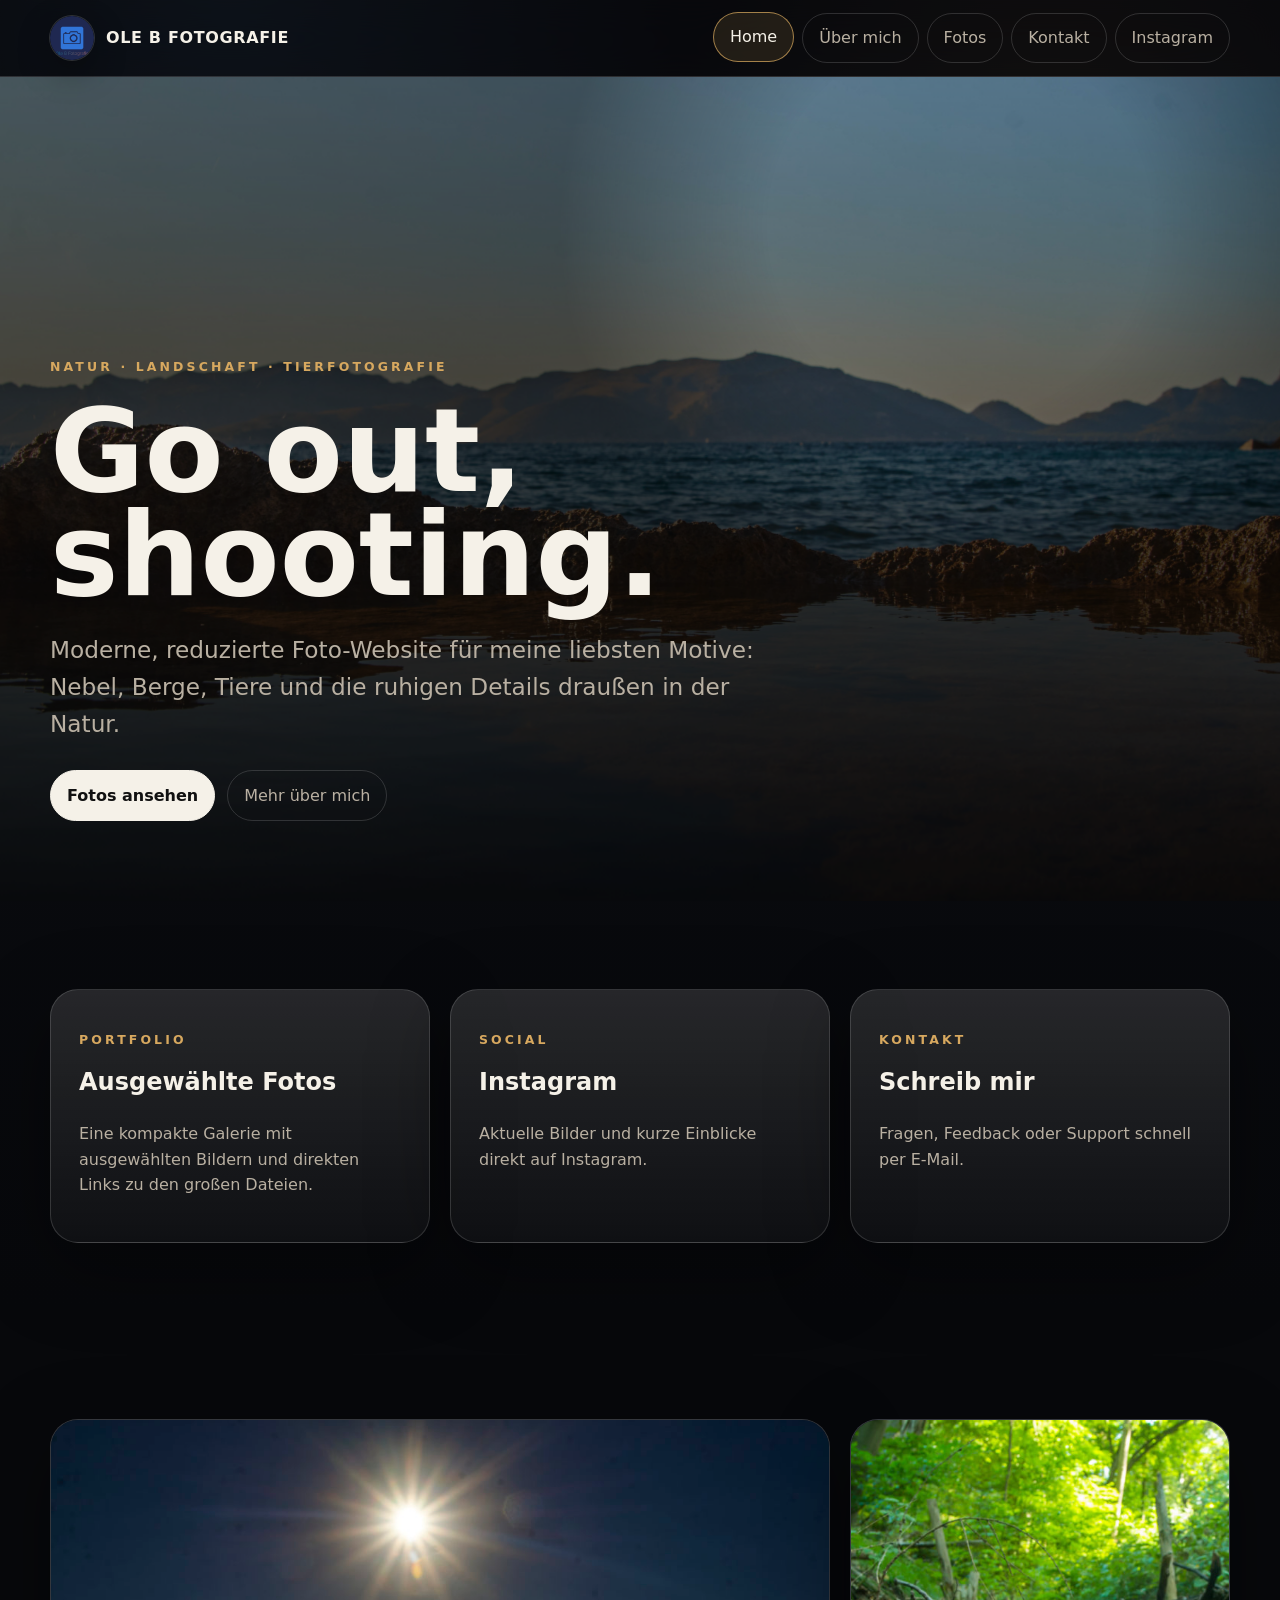
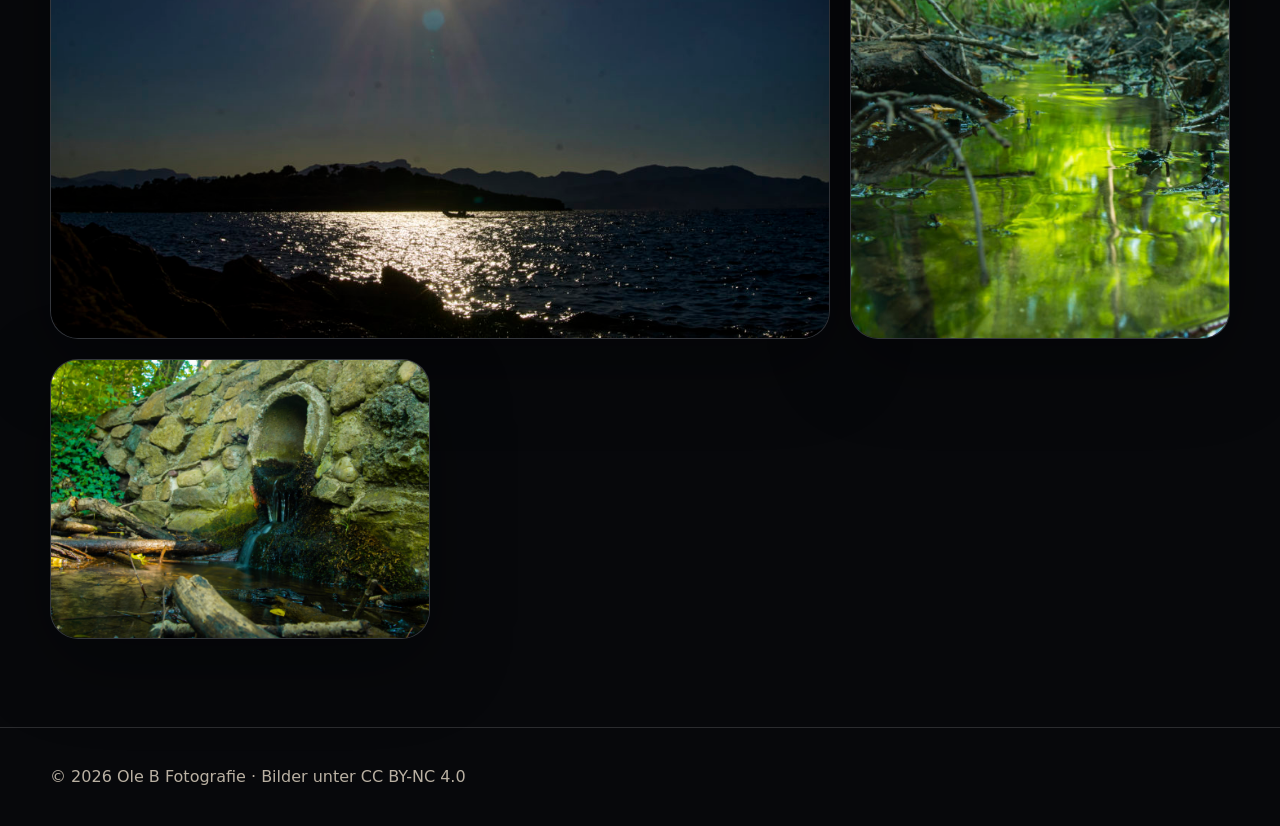
==== commit 39d6552b: "Refine privacy contacts and design polish" ====
--- a/index.html
+++ b/index.html
@@ -13,7 +13,7 @@
 <header class="site-header"><nav class="wrap nav"><a class="brand" href="/"><img src="/wp-content/uploads/2022/08/logo2-modified-150x150.png" alt="Ole B Fotografie Logo"><span>Ole B Fotografie</span></a><div class="links"><a aria-current="page" href="/">Home</a><a  href="/about/">Über mich</a><a  href="/portfolio/">Fotos</a><a  href="/contact/">Kontakt</a><a href="/instagram/">Instagram</a></div></nav></header>
 <main>
   <section class="hero" style="--hero:url('/wp-content/uploads/2022/08/DSC8796-scaled.jpg')"><div class="wrap hero-content"><p class="eyebrow">Natur · Landschaft · Tierfotografie</p><h1>Go out, shooting.</h1><p class="lead">Moderne, reduzierte Foto-Website für meine liebsten Motive: Nebel, Berge, Tiere und die ruhigen Details draußen in der Natur.</p><div class="actions"><a class="button primary" href="/portfolio/">Fotos ansehen</a><a class="button" href="/about/">Mehr über mich</a></div></div></section>
-  <section class="wrap section grid cards"><a class="card" href="/portfolio/"><p class="eyebrow">Portfolio</p><h2>Ausgewählte Fotos</h2><p class="muted">Eine kompakte Galerie mit den Bildern aus dem alten WordPress-Export.</p></a><a class="card" href="/instagram/"><p class="eyebrow">Social</p><h2>Instagram</h2><p class="muted">Aktuelle Bilder und kurze Einblicke direkt auf Instagram.</p></a><a class="card" href="/contact/"><p class="eyebrow">Kontakt</p><h2>Schreib mir</h2><p class="muted">Fragen, Feedback oder Support schnell per E-Mail.</p></a></section>
+  <section class="wrap section grid cards"><a class="card" href="/portfolio/"><p class="eyebrow">Portfolio</p><h2>Ausgewählte Fotos</h2><p class="muted">Eine kompakte Galerie mit ausgewählten Bildern und direkten Links zu den großen Dateien.</p></a><a class="card" href="/instagram/"><p class="eyebrow">Social</p><h2>Instagram</h2><p class="muted">Aktuelle Bilder und kurze Einblicke direkt auf Instagram.</p></a><a class="card" href="/contact/"><p class="eyebrow">Kontakt</p><h2>Schreib mir</h2><p class="muted">Fragen, Feedback oder Support schnell per E-Mail.</p></a></section>
   <section class="wrap section"><div class="grid gallery"><a class="photo wide" href="/wp-content/uploads/2022/08/DSC8822-scaled.jpg"><img src="/wp-content/uploads/2022/08/DSC8822-1024x682.jpg" alt="Wildtierfoto im warmen Licht"></a><a class="photo small" href="/wp-content/uploads/2022/08/DSC00333-scaled.jpg"><img src="/wp-content/uploads/2022/08/DSC00333-1024x732.jpg" alt="Landschaftsfoto"></a><a class="photo small" href="/wp-content/uploads/2022/08/DSC00295-scaled.jpg"><img src="/wp-content/uploads/2022/08/DSC00295-1024x682.jpg" alt="Naturaufnahme"></a></div></section>
 </main>
 <footer class="site-footer"><div class="wrap">© <span data-year></span> Ole B Fotografie · Bilder unter <a href="https://creativecommons.org/licenses/by-nc/4.0/" target="_blank" rel="noreferrer">CC BY-NC 4.0</a></div></footer>
--- a/assets/site.css
+++ b/assets/site.css
@@ -1 +1,416 @@
-:root{color-scheme:dark;--bg:#08090b;--panel:#111419;--text:#f4f0e8;--muted:#b9b0a2;--line:rgba(255,255,255,.14);--accent:#d7a85f;--max:1180px}*{box-sizing:border-box}html{scroll-behavior:smooth}body{margin:0;font-family:Inter,ui-sans-serif,system-ui,-apple-system,Segoe UI,sans-serif;background:radial-gradient(circle at 20% 0%,#273140 0,#08090b 34rem),var(--bg);color:var(--text);line-height:1.6}a{color:inherit;text-decoration:none}img{max-width:100%;display:block}.wrap{width:min(var(--max),calc(100% - 32px));margin:auto}.site-header{position:sticky;top:0;z-index:10;background:rgba(8,9,11,.78);backdrop-filter:blur(18px);border-bottom:1px solid var(--line)}.nav{min-height:76px;display:flex;align-items:center;justify-content:space-between;gap:24px}.brand{display:flex;align-items:center;gap:12px;font-weight:800;letter-spacing:.04em;text-transform:uppercase}.brand img{width:44px;height:44px;border-radius:50%}.links{display:flex;gap:8px;align-items:center;flex-wrap:wrap}.links a,.button{border:1px solid var(--line);border-radius:999px;padding:.72rem 1rem;color:var(--muted);transition:.2s}.links a:hover,.links a[aria-current=page],.button:hover{color:var(--text);border-color:rgba(215,168,95,.7);background:rgba(215,168,95,.12)}.hero{min-height:calc(100vh - 76px);display:grid;align-items:end;position:relative;isolation:isolate;overflow:hidden}.hero:before{content:"";position:absolute;inset:0;background:linear-gradient(180deg,rgba(8,9,11,.18),rgba(8,9,11,.9)),var(--hero) center/cover;z-index:-2}.hero:after{content:"";position:absolute;inset:0;background:radial-gradient(circle at 75% 18%,transparent 0 12rem,rgba(0,0,0,.36) 25rem);z-index:-1}.hero-content{padding:8rem 0 5rem}.eyebrow{color:var(--accent);letter-spacing:.25em;text-transform:uppercase;font-size:.78rem;font-weight:800}.hero h1,.page-title{font-size:clamp(3rem,9vw,8rem);line-height:.9;margin:.2em 0;text-wrap:balance}.lead{font-size:clamp(1.1rem,2.2vw,1.45rem);color:var(--muted);max-width:720px}.actions{display:flex;gap:12px;flex-wrap:wrap;margin-top:28px}.button.primary{background:var(--text);color:#111;border-color:var(--text);font-weight:800}.section{padding:88px 0}.grid{display:grid;gap:20px}.cards{grid-template-columns:repeat(3,minmax(0,1fr))}.card{background:linear-gradient(180deg,rgba(255,255,255,.07),rgba(255,255,255,.03));border:1px solid var(--line);border-radius:28px;padding:28px;min-height:220px}.card h2,.card h3{margin-top:0}.muted{color:var(--muted)}.gallery{grid-template-columns:repeat(12,1fr);grid-auto-flow:dense}.photo{min-height:280px;border-radius:28px;overflow:hidden;border:1px solid var(--line);background:#16191f}.photo img{width:100%;height:100%;object-fit:cover;transition:transform .35s ease}.photo:hover img{transform:scale(1.04)}.wide{grid-column:span 8}.small{grid-column:span 4}.tall{grid-column:span 4;grid-row:span 2}.page-hero{padding:96px 0 32px}.split{display:grid;grid-template-columns:1fr 1fr;gap:36px;align-items:center}.portrait{border-radius:32px;border:1px solid var(--line);overflow:hidden}.contact-list{display:grid;gap:14px}.contact-list a{padding:18px 20px;border:1px solid var(--line);border-radius:18px;background:rgba(255,255,255,.04)}.site-footer{border-top:1px solid var(--line);padding:36px 0;color:var(--muted)}@media (max-width:760px){.nav{align-items:flex-start;flex-direction:column;padding:16px 0}.links{width:100%}.links a{flex:1;text-align:center}.cards,.split{grid-template-columns:1fr}.gallery{grid-template-columns:1fr}.wide,.small,.tall{grid-column:auto;grid-row:auto}.section{padding:56px 0}.photo{min-height:230px}}
+:root {
+  color-scheme: dark;
+  --bg: #07080b;
+  --bg-soft: #10141b;
+  --panel: rgba(255, 255, 255, 0.07);
+  --panel-strong: rgba(255, 255, 255, 0.12);
+  --text: #f5f1e8;
+  --muted: #b9b0a2;
+  --line: rgba(255, 255, 255, 0.15);
+  --accent: #d7a85f;
+  --accent-2: #7dc4ff;
+  --shadow: 0 24px 80px rgba(0, 0, 0, 0.38);
+  --radius: 28px;
+  --max: 1180px;
+}
+
+* {
+  box-sizing: border-box;
+}
+
+html {
+  scroll-behavior: smooth;
+}
+
+body {
+  margin: 0;
+  min-height: 100vh;
+  font-family: Inter, ui-sans-serif, system-ui, -apple-system, BlinkMacSystemFont, "Segoe UI", sans-serif;
+  background:
+    radial-gradient(circle at 18% 0%, rgba(125, 196, 255, 0.18), transparent 28rem),
+    radial-gradient(circle at 82% 8%, rgba(215, 168, 95, 0.18), transparent 24rem),
+    linear-gradient(180deg, #0b0d12 0%, var(--bg) 54%);
+  color: var(--text);
+  line-height: 1.6;
+  text-rendering: optimizeLegibility;
+  -webkit-font-smoothing: antialiased;
+}
+
+body::before {
+  content: "";
+  position: fixed;
+  inset: 0;
+  z-index: -1;
+  pointer-events: none;
+  opacity: 0.28;
+  background-image:
+    linear-gradient(rgba(255, 255, 255, 0.04) 1px, transparent 1px),
+    linear-gradient(90deg, rgba(255, 255, 255, 0.04) 1px, transparent 1px);
+  background-size: 64px 64px;
+  mask-image: linear-gradient(180deg, black, transparent 72%);
+}
+
+a {
+  color: inherit;
+  text-decoration: none;
+}
+
+a:focus-visible,
+.button:focus-visible {
+  outline: 3px solid var(--accent-2);
+  outline-offset: 4px;
+}
+
+img {
+  display: block;
+  max-width: 100%;
+}
+
+.wrap {
+  width: min(var(--max), calc(100% - 32px));
+  margin-inline: auto;
+}
+
+.site-header {
+  position: sticky;
+  top: 0;
+  z-index: 10;
+  border-bottom: 1px solid var(--line);
+  background: rgba(7, 8, 11, 0.72);
+  backdrop-filter: blur(18px) saturate(130%);
+}
+
+.nav {
+  min-height: 76px;
+  display: flex;
+  align-items: center;
+  justify-content: space-between;
+  gap: 24px;
+}
+
+.brand {
+  display: flex;
+  align-items: center;
+  gap: 12px;
+  font-weight: 850;
+  letter-spacing: 0.04em;
+  text-transform: uppercase;
+}
+
+.brand img {
+  width: 44px;
+  height: 44px;
+  border-radius: 50%;
+  box-shadow: 0 0 0 1px var(--line), 0 12px 32px rgba(0, 0, 0, 0.35);
+}
+
+.links {
+  display: flex;
+  flex-wrap: wrap;
+  gap: 8px;
+  align-items: center;
+}
+
+.links a,
+.button {
+  position: relative;
+  overflow: hidden;
+  border: 1px solid var(--line);
+  border-radius: 999px;
+  padding: 0.72rem 1rem;
+  color: var(--muted);
+  transition: transform 180ms ease, color 180ms ease, border-color 180ms ease, background 180ms ease;
+}
+
+.links a::after,
+.button::after {
+  content: "";
+  position: absolute;
+  inset: 0;
+  opacity: 0;
+  background: linear-gradient(120deg, transparent, rgba(255, 255, 255, 0.16), transparent);
+  transform: translateX(-100%);
+  transition: opacity 180ms ease, transform 420ms ease;
+}
+
+.links a:hover,
+.links a[aria-current="page"],
+.button:hover {
+  color: var(--text);
+  border-color: rgba(215, 168, 95, 0.72);
+  background: rgba(215, 168, 95, 0.12);
+  transform: translateY(-1px);
+}
+
+.links a:hover::after,
+.button:hover::after {
+  opacity: 1;
+  transform: translateX(100%);
+}
+
+.hero {
+  min-height: calc(100vh - 76px);
+  display: grid;
+  align-items: end;
+  position: relative;
+  isolation: isolate;
+  overflow: hidden;
+}
+
+.hero::before {
+  content: "";
+  position: absolute;
+  inset: 0;
+  z-index: -2;
+  background: linear-gradient(180deg, rgba(7, 8, 11, 0.2), rgba(7, 8, 11, 0.92)), var(--hero) center / cover;
+  transform: scale(1.04);
+  animation: heroZoom 18s ease-out both;
+}
+
+.hero::after {
+  content: "";
+  position: absolute;
+  inset: 0;
+  z-index: -1;
+  background: radial-gradient(circle at 75% 18%, transparent 0 12rem, rgba(0, 0, 0, 0.36) 25rem);
+}
+
+.hero-content,
+.page-hero,
+.card,
+.photo,
+.split > * {
+  animation: fadeUp 700ms ease both;
+}
+
+.hero-content {
+  padding: 8rem 0 5rem;
+}
+
+.eyebrow {
+  color: var(--accent);
+  letter-spacing: 0.25em;
+  text-transform: uppercase;
+  font-size: 0.78rem;
+  font-weight: 850;
+}
+
+.hero h1,
+.page-title {
+  max-width: 11ch;
+  margin: 0.2em 0;
+  font-size: clamp(3rem, 9vw, 8rem);
+  line-height: 0.9;
+  text-wrap: balance;
+}
+
+.lead {
+  max-width: 720px;
+  color: var(--muted);
+  font-size: clamp(1.1rem, 2.2vw, 1.45rem);
+}
+
+.actions {
+  display: flex;
+  flex-wrap: wrap;
+  gap: 12px;
+  margin-top: 28px;
+}
+
+.button.primary {
+  border-color: var(--text);
+  background: var(--text);
+  color: #111;
+  font-weight: 850;
+}
+
+.section {
+  padding: 88px 0;
+}
+
+.grid {
+  display: grid;
+  gap: 20px;
+}
+
+.cards {
+  grid-template-columns: repeat(3, minmax(0, 1fr));
+}
+
+.card {
+  min-height: 220px;
+  border: 1px solid var(--line);
+  border-radius: var(--radius);
+  padding: 28px;
+  background: linear-gradient(180deg, var(--panel-strong), rgba(255, 255, 255, 0.035));
+  box-shadow: var(--shadow);
+  transform-style: preserve-3d;
+}
+
+.card:hover {
+  transform: translateY(-6px);
+  border-color: rgba(215, 168, 95, 0.62);
+}
+
+.card h2,
+.card h3 {
+  margin-top: 0;
+}
+
+.muted {
+  color: var(--muted);
+}
+
+.gallery {
+  grid-template-columns: repeat(12, 1fr);
+  grid-auto-flow: dense;
+}
+
+.photo {
+  min-height: 280px;
+  overflow: hidden;
+  border: 1px solid var(--line);
+  border-radius: var(--radius);
+  background: var(--bg-soft);
+  box-shadow: var(--shadow);
+}
+
+.photo img {
+  width: 100%;
+  height: 100%;
+  object-fit: cover;
+  transition: transform 480ms ease, filter 480ms ease;
+}
+
+.photo:hover img {
+  filter: saturate(1.08) contrast(1.04);
+  transform: scale(1.055);
+}
+
+.wide {
+  grid-column: span 8;
+}
+
+.small {
+  grid-column: span 4;
+}
+
+.tall {
+  grid-column: span 4;
+  grid-row: span 2;
+}
+
+.page-hero {
+  padding: 96px 0 32px;
+}
+
+.split {
+  display: grid;
+  grid-template-columns: 1fr 1fr;
+  gap: 36px;
+  align-items: center;
+}
+
+.portrait {
+  overflow: hidden;
+  border: 1px solid var(--line);
+  border-radius: calc(var(--radius) + 4px);
+  box-shadow: var(--shadow);
+}
+
+.contact-list {
+  display: grid;
+  gap: 14px;
+}
+
+.contact-list a {
+  border: 1px solid var(--line);
+  border-radius: 18px;
+  padding: 18px 20px;
+  background: rgba(255, 255, 255, 0.045);
+  transition: transform 180ms ease, border-color 180ms ease, background 180ms ease;
+}
+
+.contact-list a:hover {
+  transform: translateX(4px);
+  border-color: rgba(125, 196, 255, 0.58);
+  background: rgba(125, 196, 255, 0.09);
+}
+
+.site-footer {
+  border-top: 1px solid var(--line);
+  padding: 36px 0;
+  color: var(--muted);
+}
+
+@keyframes fadeUp {
+  from {
+    opacity: 0;
+    transform: translateY(18px);
+  }
+  to {
+    opacity: 1;
+    transform: translateY(0);
+  }
+}
+
+@keyframes heroZoom {
+  from {
+    transform: scale(1.08);
+  }
+  to {
+    transform: scale(1.02);
+  }
+}
+
+@media (prefers-reduced-motion: reduce) {
+  *,
+  *::before,
+  *::after {
+    scroll-behavior: auto !important;
+    animation-duration: 1ms !important;
+    animation-iteration-count: 1 !important;
+    transition-duration: 1ms !important;
+  }
+}
+
+@media (max-width: 760px) {
+  .nav {
+    align-items: flex-start;
+    flex-direction: column;
+    padding: 16px 0;
+  }
+
+  .links {
+    width: 100%;
+  }
+
+  .links a {
+    flex: 1;
+    text-align: center;
+  }
+
+  .cards,
+  .split {
+    grid-template-columns: 1fr;
+  }
+
+  .gallery {
+    grid-template-columns: 1fr;
+  }
+
+  .wide,
+  .small,
+  .tall {
+    grid-column: auto;
+    grid-row: auto;
+  }
+
+  .section {
+    padding: 56px 0;
+  }
+
+  .photo {
+    min-height: 230px;
+  }
+}
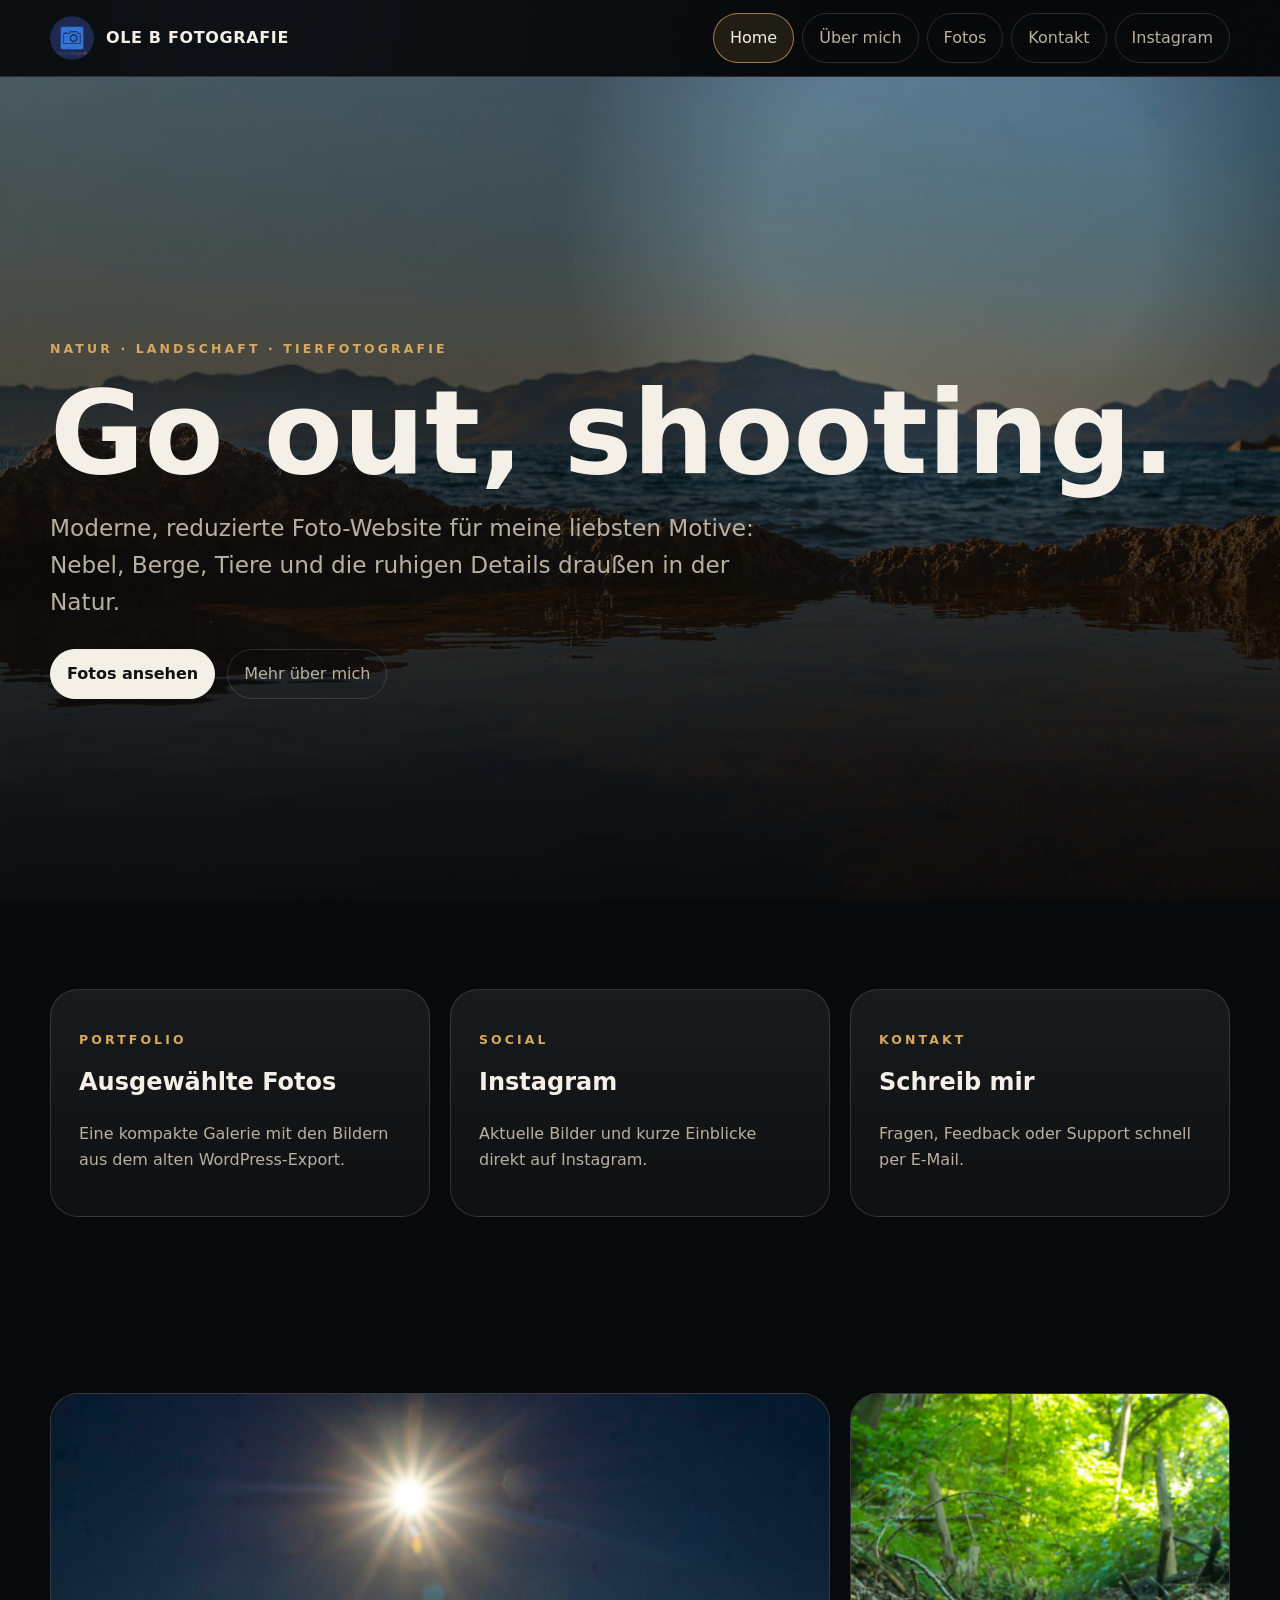
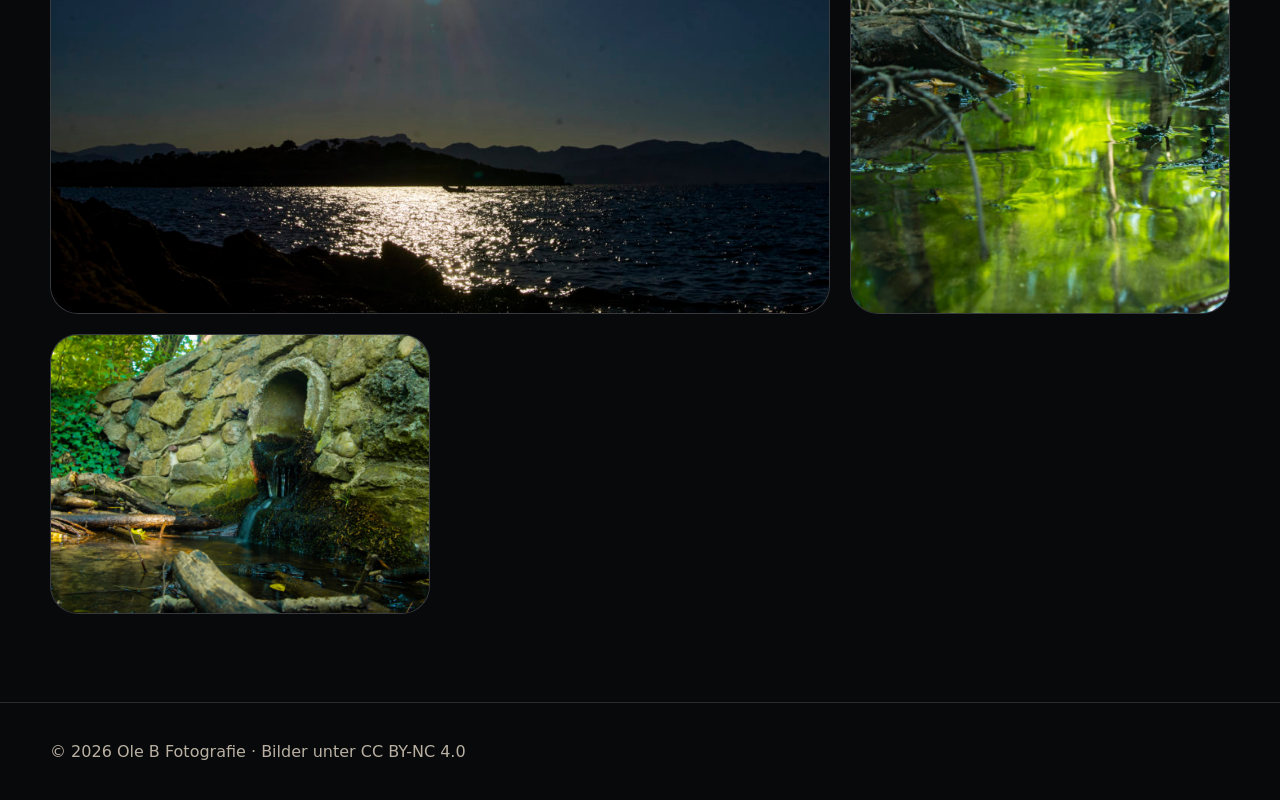
==== commit d8c8343f: "Merge branch 'main' into codex/rewrite-photography-website-html-fwwv95" ====
--- a/index.html
+++ b/index.html
@@ -13,7 +13,7 @@
 <header class="site-header"><nav class="wrap nav"><a class="brand" href="/"><img src="/wp-content/uploads/2022/08/logo2-modified-150x150.png" alt="Ole B Fotografie Logo"><span>Ole B Fotografie</span></a><div class="links"><a aria-current="page" href="/">Home</a><a  href="/about/">Über mich</a><a  href="/portfolio/">Fotos</a><a  href="/contact/">Kontakt</a><a href="/instagram/">Instagram</a></div></nav></header>
 <main>
   <section class="hero" style="--hero:url('/wp-content/uploads/2022/08/DSC8796-scaled.jpg')"><div class="wrap hero-content"><p class="eyebrow">Natur · Landschaft · Tierfotografie</p><h1>Go out, shooting.</h1><p class="lead">Moderne, reduzierte Foto-Website für meine liebsten Motive: Nebel, Berge, Tiere und die ruhigen Details draußen in der Natur.</p><div class="actions"><a class="button primary" href="/portfolio/">Fotos ansehen</a><a class="button" href="/about/">Mehr über mich</a></div></div></section>
-  <section class="wrap section grid cards"><a class="card" href="/portfolio/"><p class="eyebrow">Portfolio</p><h2>Ausgewählte Fotos</h2><p class="muted">Eine kompakte Galerie mit ausgewählten Bildern und direkten Links zu den großen Dateien.</p></a><a class="card" href="/instagram/"><p class="eyebrow">Social</p><h2>Instagram</h2><p class="muted">Aktuelle Bilder und kurze Einblicke direkt auf Instagram.</p></a><a class="card" href="/contact/"><p class="eyebrow">Kontakt</p><h2>Schreib mir</h2><p class="muted">Fragen, Feedback oder Support schnell per E-Mail.</p></a></section>
+  <section class="wrap section grid cards"><a class="card" href="/portfolio/"><p class="eyebrow">Portfolio</p><h2>Ausgewählte Fotos</h2><p class="muted">Eine kompakte Galerie mit den Bildern aus dem alten WordPress-Export.</p></a><a class="card" href="/instagram/"><p class="eyebrow">Social</p><h2>Instagram</h2><p class="muted">Aktuelle Bilder und kurze Einblicke direkt auf Instagram.</p></a><a class="card" href="/contact/"><p class="eyebrow">Kontakt</p><h2>Schreib mir</h2><p class="muted">Fragen, Feedback oder Support schnell per E-Mail.</p></a></section>
   <section class="wrap section"><div class="grid gallery"><a class="photo wide" href="/wp-content/uploads/2022/08/DSC8822-scaled.jpg"><img src="/wp-content/uploads/2022/08/DSC8822-1024x682.jpg" alt="Wildtierfoto im warmen Licht"></a><a class="photo small" href="/wp-content/uploads/2022/08/DSC00333-scaled.jpg"><img src="/wp-content/uploads/2022/08/DSC00333-1024x732.jpg" alt="Landschaftsfoto"></a><a class="photo small" href="/wp-content/uploads/2022/08/DSC00295-scaled.jpg"><img src="/wp-content/uploads/2022/08/DSC00295-1024x682.jpg" alt="Naturaufnahme"></a></div></section>
 </main>
 <footer class="site-footer"><div class="wrap">© <span data-year></span> Ole B Fotografie · Bilder unter <a href="https://creativecommons.org/licenses/by-nc/4.0/" target="_blank" rel="noreferrer">CC BY-NC 4.0</a></div></footer>
--- a/assets/site.css
+++ b/assets/site.css
@@ -1,416 +1 @@
-:root {
-  color-scheme: dark;
-  --bg: #07080b;
-  --bg-soft: #10141b;
-  --panel: rgba(255, 255, 255, 0.07);
-  --panel-strong: rgba(255, 255, 255, 0.12);
-  --text: #f5f1e8;
-  --muted: #b9b0a2;
-  --line: rgba(255, 255, 255, 0.15);
-  --accent: #d7a85f;
-  --accent-2: #7dc4ff;
-  --shadow: 0 24px 80px rgba(0, 0, 0, 0.38);
-  --radius: 28px;
-  --max: 1180px;
-}
-
-* {
-  box-sizing: border-box;
-}
-
-html {
-  scroll-behavior: smooth;
-}
-
-body {
-  margin: 0;
-  min-height: 100vh;
-  font-family: Inter, ui-sans-serif, system-ui, -apple-system, BlinkMacSystemFont, "Segoe UI", sans-serif;
-  background:
-    radial-gradient(circle at 18% 0%, rgba(125, 196, 255, 0.18), transparent 28rem),
-    radial-gradient(circle at 82% 8%, rgba(215, 168, 95, 0.18), transparent 24rem),
-    linear-gradient(180deg, #0b0d12 0%, var(--bg) 54%);
-  color: var(--text);
-  line-height: 1.6;
-  text-rendering: optimizeLegibility;
-  -webkit-font-smoothing: antialiased;
-}
-
-body::before {
-  content: "";
-  position: fixed;
-  inset: 0;
-  z-index: -1;
-  pointer-events: none;
-  opacity: 0.28;
-  background-image:
-    linear-gradient(rgba(255, 255, 255, 0.04) 1px, transparent 1px),
-    linear-gradient(90deg, rgba(255, 255, 255, 0.04) 1px, transparent 1px);
-  background-size: 64px 64px;
-  mask-image: linear-gradient(180deg, black, transparent 72%);
-}
-
-a {
-  color: inherit;
-  text-decoration: none;
-}
-
-a:focus-visible,
-.button:focus-visible {
-  outline: 3px solid var(--accent-2);
-  outline-offset: 4px;
-}
-
-img {
-  display: block;
-  max-width: 100%;
-}
-
-.wrap {
-  width: min(var(--max), calc(100% - 32px));
-  margin-inline: auto;
-}
-
-.site-header {
-  position: sticky;
-  top: 0;
-  z-index: 10;
-  border-bottom: 1px solid var(--line);
-  background: rgba(7, 8, 11, 0.72);
-  backdrop-filter: blur(18px) saturate(130%);
-}
-
-.nav {
-  min-height: 76px;
-  display: flex;
-  align-items: center;
-  justify-content: space-between;
-  gap: 24px;
-}
-
-.brand {
-  display: flex;
-  align-items: center;
-  gap: 12px;
-  font-weight: 850;
-  letter-spacing: 0.04em;
-  text-transform: uppercase;
-}
-
-.brand img {
-  width: 44px;
-  height: 44px;
-  border-radius: 50%;
-  box-shadow: 0 0 0 1px var(--line), 0 12px 32px rgba(0, 0, 0, 0.35);
-}
-
-.links {
-  display: flex;
-  flex-wrap: wrap;
-  gap: 8px;
-  align-items: center;
-}
-
-.links a,
-.button {
-  position: relative;
-  overflow: hidden;
-  border: 1px solid var(--line);
-  border-radius: 999px;
-  padding: 0.72rem 1rem;
-  color: var(--muted);
-  transition: transform 180ms ease, color 180ms ease, border-color 180ms ease, background 180ms ease;
-}
-
-.links a::after,
-.button::after {
-  content: "";
-  position: absolute;
-  inset: 0;
-  opacity: 0;
-  background: linear-gradient(120deg, transparent, rgba(255, 255, 255, 0.16), transparent);
-  transform: translateX(-100%);
-  transition: opacity 180ms ease, transform 420ms ease;
-}
-
-.links a:hover,
-.links a[aria-current="page"],
-.button:hover {
-  color: var(--text);
-  border-color: rgba(215, 168, 95, 0.72);
-  background: rgba(215, 168, 95, 0.12);
-  transform: translateY(-1px);
-}
-
-.links a:hover::after,
-.button:hover::after {
-  opacity: 1;
-  transform: translateX(100%);
-}
-
-.hero {
-  min-height: calc(100vh - 76px);
-  display: grid;
-  align-items: end;
-  position: relative;
-  isolation: isolate;
-  overflow: hidden;
-}
-
-.hero::before {
-  content: "";
-  position: absolute;
-  inset: 0;
-  z-index: -2;
-  background: linear-gradient(180deg, rgba(7, 8, 11, 0.2), rgba(7, 8, 11, 0.92)), var(--hero) center / cover;
-  transform: scale(1.04);
-  animation: heroZoom 18s ease-out both;
-}
-
-.hero::after {
-  content: "";
-  position: absolute;
-  inset: 0;
-  z-index: -1;
-  background: radial-gradient(circle at 75% 18%, transparent 0 12rem, rgba(0, 0, 0, 0.36) 25rem);
-}
-
-.hero-content,
-.page-hero,
-.card,
-.photo,
-.split > * {
-  animation: fadeUp 700ms ease both;
-}
-
-.hero-content {
-  padding: 8rem 0 5rem;
-}
-
-.eyebrow {
-  color: var(--accent);
-  letter-spacing: 0.25em;
-  text-transform: uppercase;
-  font-size: 0.78rem;
-  font-weight: 850;
-}
-
-.hero h1,
-.page-title {
-  max-width: 11ch;
-  margin: 0.2em 0;
-  font-size: clamp(3rem, 9vw, 8rem);
-  line-height: 0.9;
-  text-wrap: balance;
-}
-
-.lead {
-  max-width: 720px;
-  color: var(--muted);
-  font-size: clamp(1.1rem, 2.2vw, 1.45rem);
-}
-
-.actions {
-  display: flex;
-  flex-wrap: wrap;
-  gap: 12px;
-  margin-top: 28px;
-}
-
-.button.primary {
-  border-color: var(--text);
-  background: var(--text);
-  color: #111;
-  font-weight: 850;
-}
-
-.section {
-  padding: 88px 0;
-}
-
-.grid {
-  display: grid;
-  gap: 20px;
-}
-
-.cards {
-  grid-template-columns: repeat(3, minmax(0, 1fr));
-}
-
-.card {
-  min-height: 220px;
-  border: 1px solid var(--line);
-  border-radius: var(--radius);
-  padding: 28px;
-  background: linear-gradient(180deg, var(--panel-strong), rgba(255, 255, 255, 0.035));
-  box-shadow: var(--shadow);
-  transform-style: preserve-3d;
-}
-
-.card:hover {
-  transform: translateY(-6px);
-  border-color: rgba(215, 168, 95, 0.62);
-}
-
-.card h2,
-.card h3 {
-  margin-top: 0;
-}
-
-.muted {
-  color: var(--muted);
-}
-
-.gallery {
-  grid-template-columns: repeat(12, 1fr);
-  grid-auto-flow: dense;
-}
-
-.photo {
-  min-height: 280px;
-  overflow: hidden;
-  border: 1px solid var(--line);
-  border-radius: var(--radius);
-  background: var(--bg-soft);
-  box-shadow: var(--shadow);
-}
-
-.photo img {
-  width: 100%;
-  height: 100%;
-  object-fit: cover;
-  transition: transform 480ms ease, filter 480ms ease;
-}
-
-.photo:hover img {
-  filter: saturate(1.08) contrast(1.04);
-  transform: scale(1.055);
-}
-
-.wide {
-  grid-column: span 8;
-}
-
-.small {
-  grid-column: span 4;
-}
-
-.tall {
-  grid-column: span 4;
-  grid-row: span 2;
-}
-
-.page-hero {
-  padding: 96px 0 32px;
-}
-
-.split {
-  display: grid;
-  grid-template-columns: 1fr 1fr;
-  gap: 36px;
-  align-items: center;
-}
-
-.portrait {
-  overflow: hidden;
-  border: 1px solid var(--line);
-  border-radius: calc(var(--radius) + 4px);
-  box-shadow: var(--shadow);
-}
-
-.contact-list {
-  display: grid;
-  gap: 14px;
-}
-
-.contact-list a {
-  border: 1px solid var(--line);
-  border-radius: 18px;
-  padding: 18px 20px;
-  background: rgba(255, 255, 255, 0.045);
-  transition: transform 180ms ease, border-color 180ms ease, background 180ms ease;
-}
-
-.contact-list a:hover {
-  transform: translateX(4px);
-  border-color: rgba(125, 196, 255, 0.58);
-  background: rgba(125, 196, 255, 0.09);
-}
-
-.site-footer {
-  border-top: 1px solid var(--line);
-  padding: 36px 0;
-  color: var(--muted);
-}
-
-@keyframes fadeUp {
-  from {
-    opacity: 0;
-    transform: translateY(18px);
-  }
-  to {
-    opacity: 1;
-    transform: translateY(0);
-  }
-}
-
-@keyframes heroZoom {
-  from {
-    transform: scale(1.08);
-  }
-  to {
-    transform: scale(1.02);
-  }
-}
-
-@media (prefers-reduced-motion: reduce) {
-  *,
-  *::before,
-  *::after {
-    scroll-behavior: auto !important;
-    animation-duration: 1ms !important;
-    animation-iteration-count: 1 !important;
-    transition-duration: 1ms !important;
-  }
-}
-
-@media (max-width: 760px) {
-  .nav {
-    align-items: flex-start;
-    flex-direction: column;
-    padding: 16px 0;
-  }
-
-  .links {
-    width: 100%;
-  }
-
-  .links a {
-    flex: 1;
-    text-align: center;
-  }
-
-  .cards,
-  .split {
-    grid-template-columns: 1fr;
-  }
-
-  .gallery {
-    grid-template-columns: 1fr;
-  }
-
-  .wide,
-  .small,
-  .tall {
-    grid-column: auto;
-    grid-row: auto;
-  }
-
-  .section {
-    padding: 56px 0;
-  }
-
-  .photo {
-    min-height: 230px;
-  }
-}
+:root{color-scheme:dark;--bg:#08090b;--panel:#111419;--text:#f4f0e8;--muted:#b9b0a2;--line:rgba(255,255,255,.14);--accent:#d7a85f;--max:1180px}*{box-sizing:border-box}html{scroll-behavior:smooth}body{margin:0;font-family:Inter,ui-sans-serif,system-ui,-apple-system,Segoe UI,sans-serif;background:radial-gradient(circle at 20% 0%,#273140 0,#08090b 34rem),var(--bg);color:var(--text);line-height:1.6}a{color:inherit;text-decoration:none}img{max-width:100%;display:block}.wrap{width:min(var(--max),calc(100% - 32px));margin:auto}.site-header{position:sticky;top:0;z-index:10;background:rgba(8,9,11,.78);backdrop-filter:blur(18px);border-bottom:1px solid var(--line)}.nav{min-height:76px;display:flex;align-items:center;justify-content:space-between;gap:24px}.brand{display:flex;align-items:center;gap:12px;font-weight:800;letter-spacing:.04em;text-transform:uppercase}.brand img{width:44px;height:44px;border-radius:50%}.links{display:flex;gap:8px;align-items:center;flex-wrap:wrap}.links a,.button{border:1px solid var(--line);border-radius:999px;padding:.72rem 1rem;color:var(--muted);transition:.2s}.links a:hover,.links a[aria-current=page],.button:hover{color:var(--text);border-color:rgba(215,168,95,.7);background:rgba(215,168,95,.12)}.hero{min-height:calc(100vh - 76px);display:grid;align-items:end;position:relative;isolation:isolate;overflow:hidden}.hero:before{content:"";position:absolute;inset:0;background:linear-gradient(180deg,rgba(8,9,11,.18),rgba(8,9,11,.9)),var(--hero) center/cover;z-index:-2}.hero:after{content:"";position:absolute;inset:0;background:radial-gradient(circle at 75% 18%,transparent 0 12rem,rgba(0,0,0,.36) 25rem);z-index:-1}.hero-content{padding:8rem 0 5rem}.eyebrow{color:var(--accent);letter-spacing:.25em;text-transform:uppercase;font-size:.78rem;font-weight:800}.hero h1,.page-title{font-size:clamp(3rem,9vw,8rem);line-height:.9;margin:.2em 0;text-wrap:balance}.lead{font-size:clamp(1.1rem,2.2vw,1.45rem);color:var(--muted);max-width:720px}.actions{display:flex;gap:12px;flex-wrap:wrap;margin-top:28px}.button.primary{background:var(--text);color:#111;border-color:var(--text);font-weight:800}.section{padding:88px 0}.grid{display:grid;gap:20px}.cards{grid-template-columns:repeat(3,minmax(0,1fr))}.card{background:linear-gradient(180deg,rgba(255,255,255,.07),rgba(255,255,255,.03));border:1px solid var(--line);border-radius:28px;padding:28px;min-height:220px}.card h2,.card h3{margin-top:0}.muted{color:var(--muted)}.gallery{grid-template-columns:repeat(12,1fr);grid-auto-flow:dense}.photo{min-height:280px;border-radius:28px;overflow:hidden;border:1px solid var(--line);background:#16191f}.photo img{width:100%;height:100%;object-fit:cover;transition:transform .35s ease}.photo:hover img{transform:scale(1.04)}.wide{grid-column:span 8}.small{grid-column:span 4}.tall{grid-column:span 4;grid-row:span 2}.page-hero{padding:96px 0 32px}.split{display:grid;grid-template-columns:1fr 1fr;gap:36px;align-items:center}.portrait{border-radius:32px;border:1px solid var(--line);overflow:hidden}.contact-list{display:grid;gap:14px}.contact-list a{padding:18px 20px;border:1px solid var(--line);border-radius:18px;background:rgba(255,255,255,.04)}.site-footer{border-top:1px solid var(--line);padding:36px 0;color:var(--muted)}@media (max-width:760px){.nav{align-items:flex-start;flex-direction:column;padding:16px 0}.links{width:100%}.links a{flex:1;text-align:center}.cards,.split{grid-template-columns:1fr}.gallery{grid-template-columns:1fr}.wide,.small,.tall{grid-column:auto;grid-row:auto}.section{padding:56px 0}.photo{min-height:230px}}
